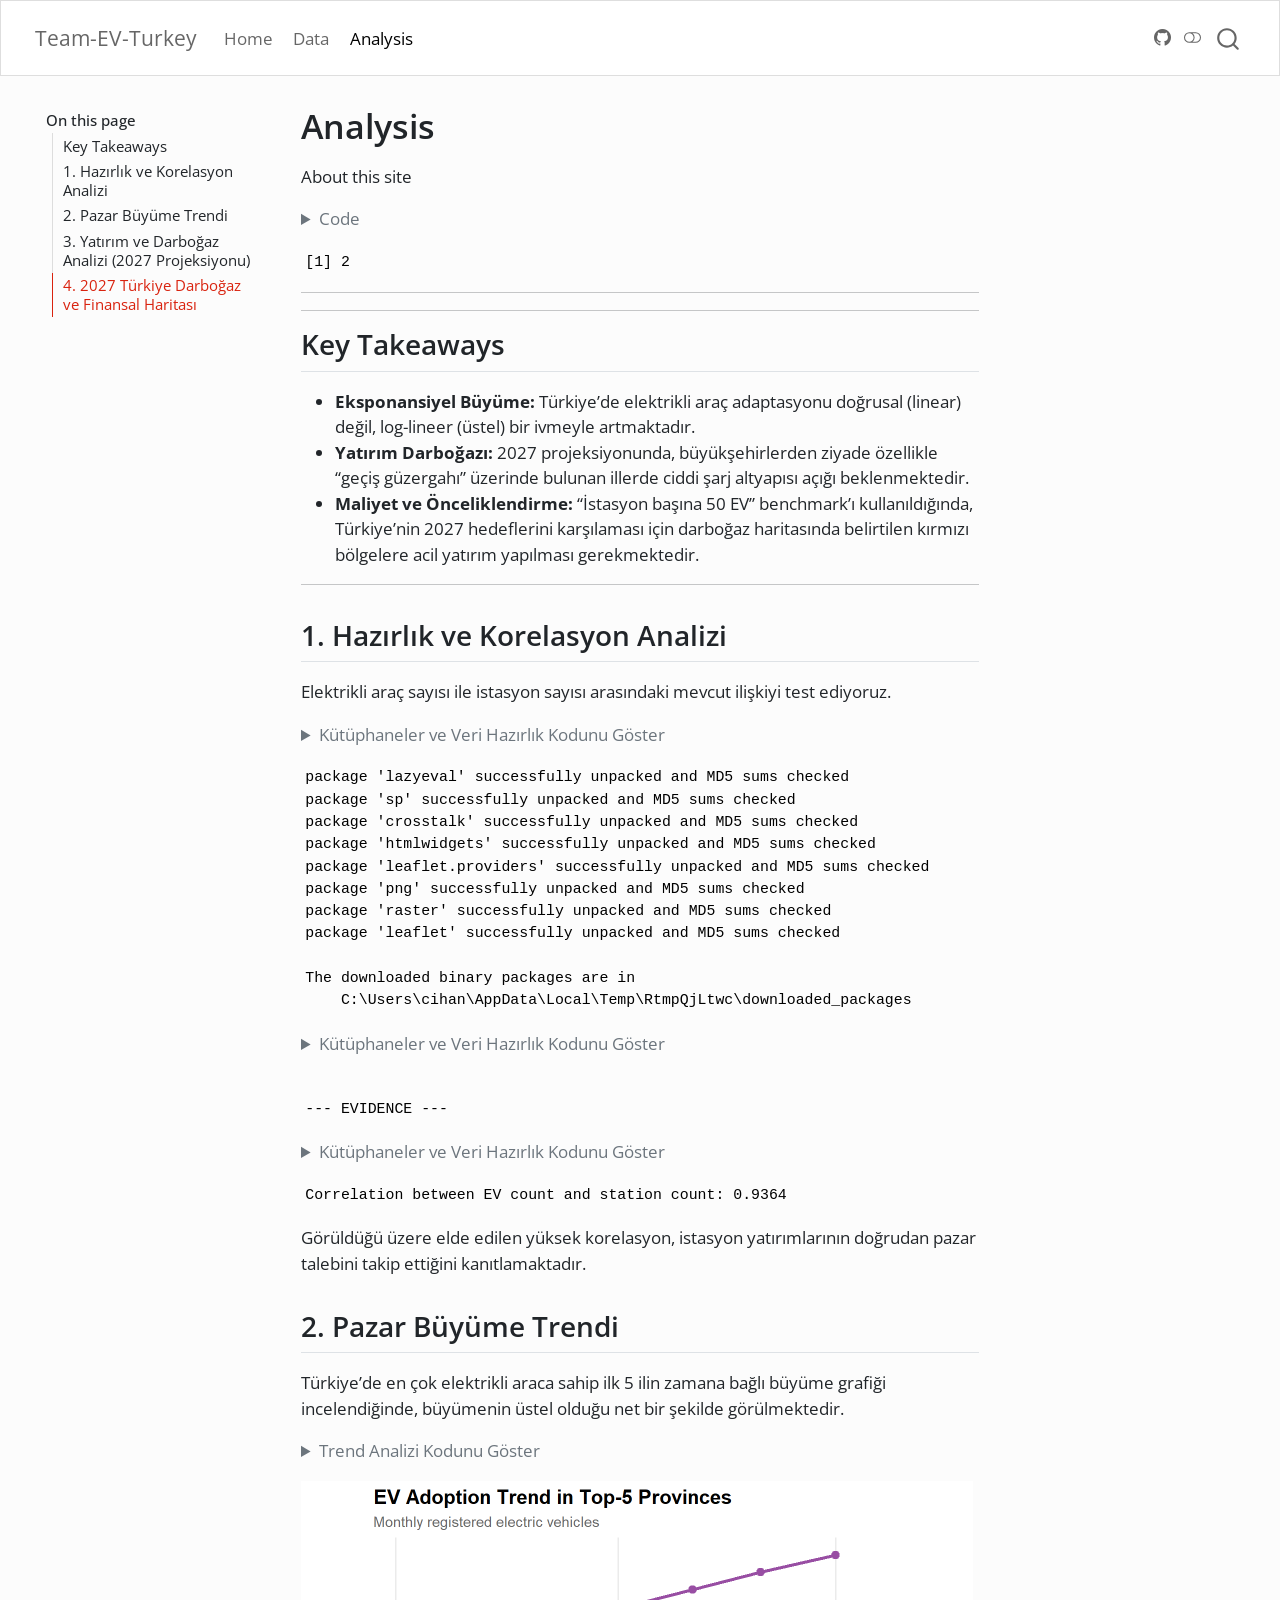
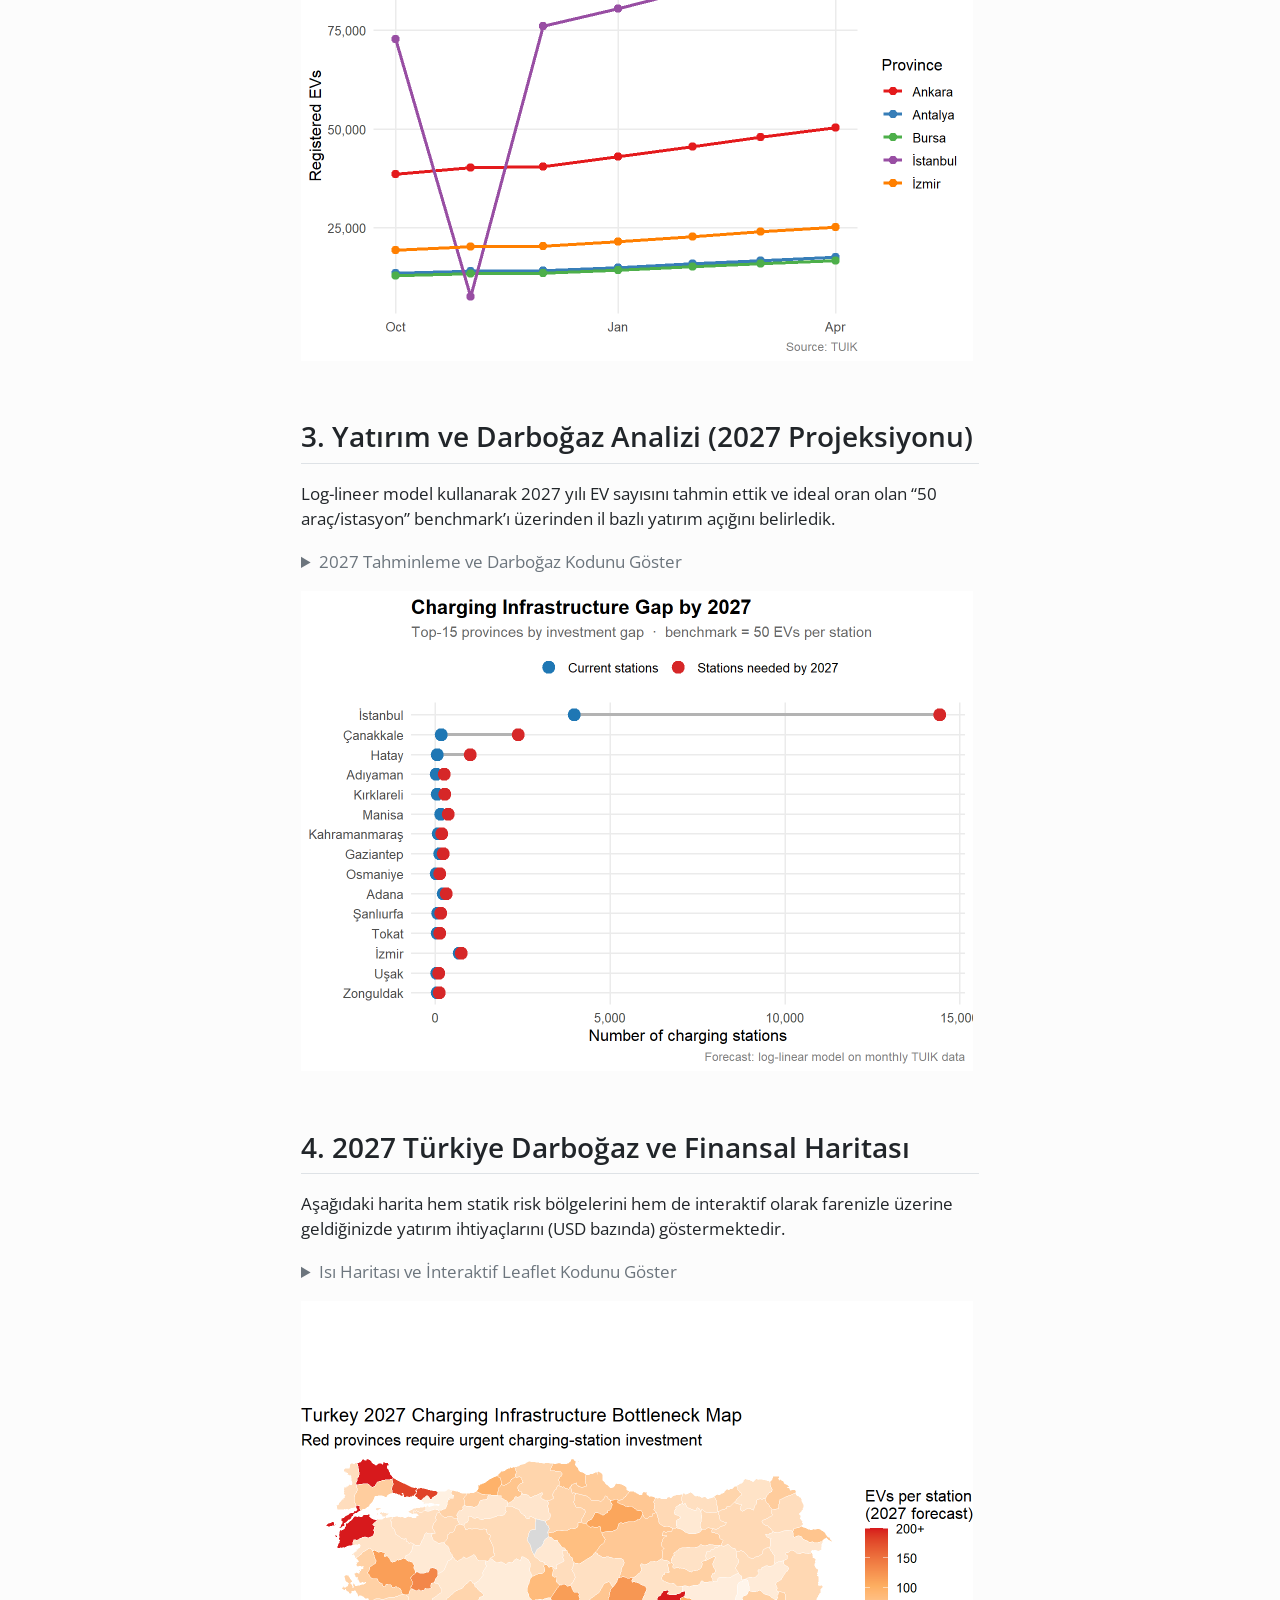
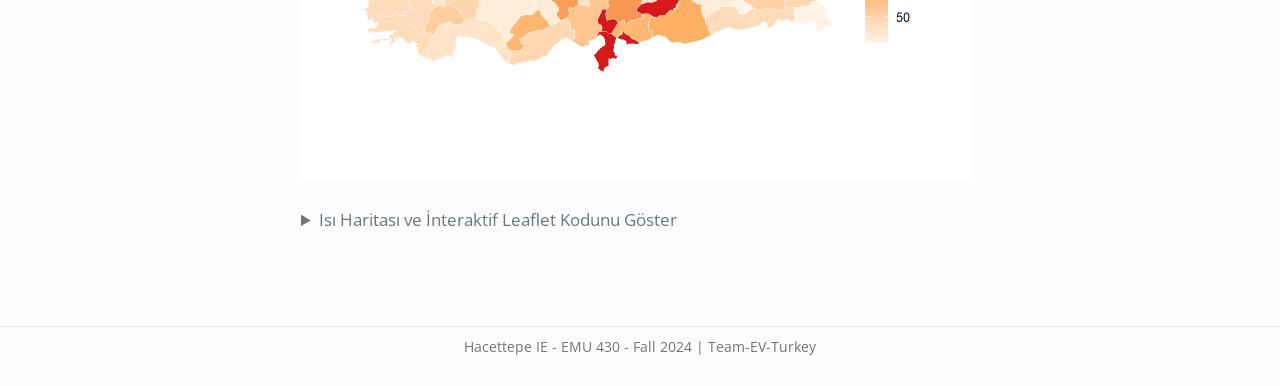
==== docs/analysis.html @ dc5bde00 "Ödev güncellendi" ====
<!DOCTYPE html>
<html xmlns="http://www.w3.org/1999/xhtml" lang="en" xml:lang="en"><head>

<meta charset="utf-8">
<meta name="generator" content="quarto-1.8.25">

<meta name="viewport" content="width=device-width, initial-scale=1.0, user-scalable=yes">


<title>Analysis – Team-EV-Turkey</title>
<style>
code{white-space: pre-wrap;}
span.smallcaps{font-variant: small-caps;}
div.columns{display: flex; gap: min(4vw, 1.5em);}
div.column{flex: auto; overflow-x: auto;}
div.hanging-indent{margin-left: 1.5em; text-indent: -1.5em;}
ul.task-list{list-style: none;}
ul.task-list li input[type="checkbox"] {
  width: 0.8em;
  margin: 0 0.8em 0.2em -1em; /* quarto-specific, see https://github.com/quarto-dev/quarto-cli/issues/4556 */ 
  vertical-align: middle;
}
/* CSS for syntax highlighting */
html { -webkit-text-size-adjust: 100%; }
pre > code.sourceCode { white-space: pre; position: relative; }
pre > code.sourceCode > span { display: inline-block; line-height: 1.25; }
pre > code.sourceCode > span:empty { height: 1.2em; }
.sourceCode { overflow: visible; }
code.sourceCode > span { color: inherit; text-decoration: inherit; }
div.sourceCode { margin: 1em 0; }
pre.sourceCode { margin: 0; }
@media screen {
div.sourceCode { overflow: auto; }
}
@media print {
pre > code.sourceCode { white-space: pre-wrap; }
pre > code.sourceCode > span { text-indent: -5em; padding-left: 5em; }
}
pre.numberSource code
  { counter-reset: source-line 0; }
pre.numberSource code > span
  { position: relative; left: -4em; counter-increment: source-line; }
pre.numberSource code > span > a:first-child::before
  { content: counter(source-line);
    position: relative; left: -1em; text-align: right; vertical-align: baseline;
    border: none; display: inline-block;
    -webkit-touch-callout: none; -webkit-user-select: none;
    -khtml-user-select: none; -moz-user-select: none;
    -ms-user-select: none; user-select: none;
    padding: 0 4px; width: 4em;
  }
pre.numberSource { margin-left: 3em;  padding-left: 4px; }
div.sourceCode
  {   }
@media screen {
pre > code.sourceCode > span > a:first-child::before { text-decoration: underline; }
}
</style>


<script src="site_libs/quarto-nav/quarto-nav.js"></script>
<script src="site_libs/quarto-nav/headroom.min.js"></script>
<script src="site_libs/clipboard/clipboard.min.js"></script>
<script src="site_libs/quarto-search/autocomplete.umd.js"></script>
<script src="site_libs/quarto-search/fuse.min.js"></script>
<script src="site_libs/quarto-search/quarto-search.js"></script>
<meta name="quarto:offset" content="./">
<script src="site_libs/quarto-html/quarto.js" type="module"></script>
<script src="site_libs/quarto-html/tabsets/tabsets.js" type="module"></script>
<script src="site_libs/quarto-html/axe/axe-check.js" type="module"></script>
<script src="site_libs/quarto-html/popper.min.js"></script>
<script src="site_libs/quarto-html/tippy.umd.min.js"></script>
<script src="site_libs/quarto-html/anchor.min.js"></script>
<link href="site_libs/quarto-html/tippy.css" rel="stylesheet">
<link href="site_libs/quarto-html/quarto-syntax-highlighting-7b89279ff1a6dce999919e0e67d4d9ec.css" rel="stylesheet" class="quarto-color-scheme" id="quarto-text-highlighting-styles">
<link href="site_libs/quarto-html/quarto-syntax-highlighting-dark-707d8167ce6003fca903bfe2be84ab7f.css" rel="stylesheet" class="quarto-color-scheme quarto-color-alternate" id="quarto-text-highlighting-styles">
<link href="site_libs/quarto-html/quarto-syntax-highlighting-7b89279ff1a6dce999919e0e67d4d9ec.css" rel="stylesheet" class="quarto-color-scheme-extra" id="quarto-text-highlighting-styles">
<script src="site_libs/bootstrap/bootstrap.min.js"></script>
<link href="site_libs/bootstrap/bootstrap-icons.css" rel="stylesheet">
<link href="site_libs/bootstrap/bootstrap-efd550d059c3056e63f96aae7042573d.min.css" rel="stylesheet" append-hash="true" class="quarto-color-scheme" id="quarto-bootstrap" data-mode="light">
<link href="site_libs/bootstrap/bootstrap-dark-75ae4f7dcf7d7e516398785a81facc42.min.css" rel="stylesheet" append-hash="true" class="quarto-color-scheme quarto-color-alternate" id="quarto-bootstrap" data-mode="dark">
<link href="site_libs/bootstrap/bootstrap-efd550d059c3056e63f96aae7042573d.min.css" rel="stylesheet" append-hash="true" class="quarto-color-scheme-extra" id="quarto-bootstrap" data-mode="light">
<script id="quarto-search-options" type="application/json">{
  "location": "navbar",
  "copy-button": false,
  "collapse-after": 3,
  "panel-placement": "end",
  "type": "overlay",
  "limit": 50,
  "keyboard-shortcut": [
    "f",
    "/",
    "s"
  ],
  "show-item-context": false,
  "language": {
    "search-no-results-text": "No results",
    "search-matching-documents-text": "matching documents",
    "search-copy-link-title": "Copy link to search",
    "search-hide-matches-text": "Hide additional matches",
    "search-more-match-text": "more match in this document",
    "search-more-matches-text": "more matches in this document",
    "search-clear-button-title": "Clear",
    "search-text-placeholder": "",
    "search-detached-cancel-button-title": "Cancel",
    "search-submit-button-title": "Submit",
    "search-label": "Search"
  }
}</script>


<link rel="stylesheet" href="styles.css">
</head>

<body class="floating nav-fixed quarto-light"><script id="quarto-html-before-body" type="application/javascript">
    const toggleBodyColorMode = (bsSheetEl) => {
      const mode = bsSheetEl.getAttribute("data-mode");
      const bodyEl = window.document.querySelector("body");
      if (mode === "dark") {
        bodyEl.classList.add("quarto-dark");
        bodyEl.classList.remove("quarto-light");
      } else {
        bodyEl.classList.add("quarto-light");
        bodyEl.classList.remove("quarto-dark");
      }
    }
    const toggleBodyColorPrimary = () => {
      const bsSheetEl = window.document.querySelector("link#quarto-bootstrap:not([rel=disabled-stylesheet])");
      if (bsSheetEl) {
        toggleBodyColorMode(bsSheetEl);
      }
    }
    const setColorSchemeToggle = (alternate) => {
      const toggles = window.document.querySelectorAll('.quarto-color-scheme-toggle');
      for (let i=0; i < toggles.length; i++) {
        const toggle = toggles[i];
        if (toggle) {
          if (alternate) {
            toggle.classList.add("alternate");
          } else {
            toggle.classList.remove("alternate");
          }
        }
      }
    };
    const toggleColorMode = (alternate) => {
      // Switch the stylesheets
      const primaryStylesheets = window.document.querySelectorAll('link.quarto-color-scheme:not(.quarto-color-alternate)');
      const alternateStylesheets = window.document.querySelectorAll('link.quarto-color-scheme.quarto-color-alternate');
      manageTransitions('#quarto-margin-sidebar .nav-link', false);
      if (alternate) {
        // note: dark is layered on light, we don't disable primary!
        enableStylesheet(alternateStylesheets);
        for (const sheetNode of alternateStylesheets) {
          if (sheetNode.id === "quarto-bootstrap") {
            toggleBodyColorMode(sheetNode);
          }
        }
      } else {
        disableStylesheet(alternateStylesheets);
        enableStylesheet(primaryStylesheets)
        toggleBodyColorPrimary();
      }
      manageTransitions('#quarto-margin-sidebar .nav-link', true);
      // Switch the toggles
      setColorSchemeToggle(alternate)
      // Hack to workaround the fact that safari doesn't
      // properly recolor the scrollbar when toggling (#1455)
      if (navigator.userAgent.indexOf('Safari') > 0 && navigator.userAgent.indexOf('Chrome') == -1) {
        manageTransitions("body", false);
        window.scrollTo(0, 1);
        setTimeout(() => {
          window.scrollTo(0, 0);
          manageTransitions("body", true);
        }, 40);
      }
    }
    const disableStylesheet = (stylesheets) => {
      for (let i=0; i < stylesheets.length; i++) {
        const stylesheet = stylesheets[i];
        stylesheet.rel = 'disabled-stylesheet';
      }
    }
    const enableStylesheet = (stylesheets) => {
      for (let i=0; i < stylesheets.length; i++) {
        const stylesheet = stylesheets[i];
        if(stylesheet.rel !== 'stylesheet') { // for Chrome, which will still FOUC without this check
          stylesheet.rel = 'stylesheet';
        }
      }
    }
    const manageTransitions = (selector, allowTransitions) => {
      const els = window.document.querySelectorAll(selector);
      for (let i=0; i < els.length; i++) {
        const el = els[i];
        if (allowTransitions) {
          el.classList.remove('notransition');
        } else {
          el.classList.add('notransition');
        }
      }
    }
    const isFileUrl = () => {
      return window.location.protocol === 'file:';
    }
    const hasAlternateSentinel = () => {
      let styleSentinel = getColorSchemeSentinel();
      if (styleSentinel !== null) {
        return styleSentinel === "alternate";
      } else {
        return false;
      }
    }
    const setStyleSentinel = (alternate) => {
      const value = alternate ? "alternate" : "default";
      if (!isFileUrl()) {
        window.localStorage.setItem("quarto-color-scheme", value);
      } else {
        localAlternateSentinel = value;
      }
    }
    const getColorSchemeSentinel = () => {
      if (!isFileUrl()) {
        const storageValue = window.localStorage.getItem("quarto-color-scheme");
        return storageValue != null ? storageValue : localAlternateSentinel;
      } else {
        return localAlternateSentinel;
      }
    }
    const toggleGiscusIfUsed = (isAlternate, darkModeDefault) => {
      const baseTheme = document.querySelector('#giscus-base-theme')?.value ?? 'light';
      const alternateTheme = document.querySelector('#giscus-alt-theme')?.value ?? 'dark';
      let newTheme = '';
      if(authorPrefersDark) {
        newTheme = isAlternate ? baseTheme : alternateTheme;
      } else {
        newTheme = isAlternate ? alternateTheme : baseTheme;
      }
      const changeGiscusTheme = () => {
        // From: https://github.com/giscus/giscus/issues/336
        const sendMessage = (message) => {
          const iframe = document.querySelector('iframe.giscus-frame');
          if (!iframe) return;
          iframe.contentWindow.postMessage({ giscus: message }, 'https://giscus.app');
        }
        sendMessage({
          setConfig: {
            theme: newTheme
          }
        });
      }
      const isGiscussLoaded = window.document.querySelector('iframe.giscus-frame') !== null;
      if (isGiscussLoaded) {
        changeGiscusTheme();
      }
    };
    const authorPrefersDark = false;
    const darkModeDefault = authorPrefersDark;
      document.querySelector('link#quarto-text-highlighting-styles.quarto-color-scheme-extra').rel = 'disabled-stylesheet';
      document.querySelector('link#quarto-bootstrap.quarto-color-scheme-extra').rel = 'disabled-stylesheet';
    let localAlternateSentinel = darkModeDefault ? 'alternate' : 'default';
    // Dark / light mode switch
    window.quartoToggleColorScheme = () => {
      // Read the current dark / light value
      let toAlternate = !hasAlternateSentinel();
      toggleColorMode(toAlternate);
      setStyleSentinel(toAlternate);
      toggleGiscusIfUsed(toAlternate, darkModeDefault);
      window.dispatchEvent(new Event('resize'));
    };
    // Switch to dark mode if need be
    if (hasAlternateSentinel()) {
      toggleColorMode(true);
    } else {
      toggleColorMode(false);
    }
  </script>

<div id="quarto-search-results"></div>
  <header id="quarto-header" class="headroom fixed-top">
    <nav class="navbar navbar-expand-lg " data-bs-theme="dark">
      <div class="navbar-container container-fluid">
      <div class="navbar-brand-container mx-auto">
    <a href="./index.html" class="navbar-brand navbar-brand-logo">
    </a>
    <a class="navbar-brand" href="./index.html">
    <span class="navbar-title">Team-EV-Turkey</span>
    </a>
  </div>
            <div id="quarto-search" class="" title="Search"></div>
          <button class="navbar-toggler" type="button" data-bs-toggle="collapse" data-bs-target="#navbarCollapse" aria-controls="navbarCollapse" role="menu" aria-expanded="false" aria-label="Toggle navigation" onclick="if (window.quartoToggleHeadroom) { window.quartoToggleHeadroom(); }">
  <span class="navbar-toggler-icon"></span>
</button>
          <div class="collapse navbar-collapse" id="navbarCollapse">
            <ul class="navbar-nav navbar-nav-scroll me-auto">
  <li class="nav-item">
    <a class="nav-link" href="./index.html"> 
<span class="menu-text">Home</span></a>
  </li>  
  <li class="nav-item">
    <a class="nav-link" href="./data.html"> 
<span class="menu-text">Data</span></a>
  </li>  
  <li class="nav-item">
    <a class="nav-link active" href="./analysis.html" aria-current="page"> 
<span class="menu-text">Analysis</span></a>
  </li>  
</ul>
          </div> <!-- /navcollapse -->
            <div class="quarto-navbar-tools">
    <a href="https://github.com/emu-hacettepe-analytics/emu430-fall2024-team-team-ev-turkey" title="" class="quarto-navigation-tool px-1" aria-label=""><i class="bi bi-github"></i></a>
  <a href="" class="quarto-color-scheme-toggle quarto-navigation-tool  px-1" onclick="window.quartoToggleColorScheme(); return false;" title="Toggle dark mode"><i class="bi"></i></a>
</div>
      </div> <!-- /container-fluid -->
    </nav>
</header>
<!-- content -->
<div id="quarto-content" class="quarto-container page-columns page-rows-contents page-layout-article page-navbar">
<!-- sidebar -->
  <nav id="quarto-sidebar" class="sidebar collapse collapse-horizontal quarto-sidebar-collapse-item sidebar-navigation floating overflow-auto">
    <nav id="TOC" role="doc-toc" class="toc-active">
    <h2 id="toc-title">On this page</h2>
   
  <ul>
  <li><a href="#key-takeaways" id="toc-key-takeaways" class="nav-link active" data-scroll-target="#key-takeaways">Key Takeaways</a></li>
  <li><a href="#hazırlık-ve-korelasyon-analizi" id="toc-hazırlık-ve-korelasyon-analizi" class="nav-link" data-scroll-target="#hazırlık-ve-korelasyon-analizi">1. Hazırlık ve Korelasyon Analizi</a></li>
  <li><a href="#pazar-büyüme-trendi" id="toc-pazar-büyüme-trendi" class="nav-link" data-scroll-target="#pazar-büyüme-trendi">2. Pazar Büyüme Trendi</a></li>
  <li><a href="#yatırım-ve-darboğaz-analizi-2027-projeksiyonu" id="toc-yatırım-ve-darboğaz-analizi-2027-projeksiyonu" class="nav-link" data-scroll-target="#yatırım-ve-darboğaz-analizi-2027-projeksiyonu">3. Yatırım ve Darboğaz Analizi (2027 Projeksiyonu)</a></li>
  <li><a href="#türkiye-darboğaz-ve-finansal-haritası" id="toc-türkiye-darboğaz-ve-finansal-haritası" class="nav-link" data-scroll-target="#türkiye-darboğaz-ve-finansal-haritası">4. 2027 Türkiye Darboğaz ve Finansal Haritası</a></li>
  </ul>
</nav>
</nav>
<div id="quarto-sidebar-glass" class="quarto-sidebar-collapse-item" data-bs-toggle="collapse" data-bs-target=".quarto-sidebar-collapse-item"></div>
<!-- margin-sidebar -->
    <div id="quarto-margin-sidebar" class="sidebar margin-sidebar zindex-bottom">
    </div>
<!-- main -->
<main class="content" id="quarto-document-content">


<header id="title-block-header" class="quarto-title-block default">
<div class="quarto-title">
<h1 class="title">Analysis</h1>
</div>



<div class="quarto-title-meta">

    
  
    
  </div>
  


</header>


<p>About this site</p>
<div class="cell">
<details class="code-fold">
<summary>Code</summary>
<div class="code-copy-outer-scaffold"><div class="sourceCode cell-code" id="cb1"><pre class="sourceCode r code-with-copy"><code class="sourceCode r"><span id="cb1-1"><a href="#cb1-1" aria-hidden="true" tabindex="-1"></a><span class="dv">1</span> <span class="sc">+</span> <span class="dv">1</span></span></code></pre></div><button title="Copy to Clipboard" class="code-copy-button"><i class="bi"></i></button></div>
</details>
<div class="cell-output cell-output-stdout">
<pre><code>[1] 2</code></pre>
</div>
</div>
<hr>
<hr>
<section id="key-takeaways" class="level2">
<h2 class="anchored" data-anchor-id="key-takeaways">Key Takeaways</h2>
<ul>
<li><strong>Eksponansiyel Büyüme:</strong> Türkiye’de elektrikli araç adaptasyonu doğrusal (linear) değil, log-lineer (üstel) bir ivmeyle artmaktadır.</li>
<li><strong>Yatırım Darboğazı:</strong> 2027 projeksiyonunda, büyükşehirlerden ziyade özellikle “geçiş güzergahı” üzerinde bulunan illerde ciddi şarj altyapısı açığı beklenmektedir.</li>
<li><strong>Maliyet ve Önceliklendirme:</strong> “İstasyon başına 50 EV” benchmark’ı kullanıldığında, Türkiye’nin 2027 hedeflerini karşılaması için darboğaz haritasında belirtilen kırmızı bölgelere acil yatırım yapılması gerekmektedir.</li>
</ul>
<hr>
</section>
<section id="hazırlık-ve-korelasyon-analizi" class="level2">
<h2 class="anchored" data-anchor-id="hazırlık-ve-korelasyon-analizi">1. Hazırlık ve Korelasyon Analizi</h2>
<p>Elektrikli araç sayısı ile istasyon sayısı arasındaki mevcut ilişkiyi test ediyoruz.</p>
<div class="cell">
<details class="code-fold">
<summary>Kütüphaneler ve Veri Hazırlık Kodunu Göster</summary>
<div class="code-copy-outer-scaffold"><div class="sourceCode cell-code" id="cb3"><pre class="sourceCode r code-with-copy"><code class="sourceCode r"><span id="cb3-1"><a href="#cb3-1" aria-hidden="true" tabindex="-1"></a><span class="co"># =============================================================================</span></span>
<span id="cb3-2"><a href="#cb3-2" aria-hidden="true" tabindex="-1"></a><span class="co"># Turkey EV Infrastructure Analysis — 2027 Forecast &amp; Bottleneck Mapping</span></span>
<span id="cb3-3"><a href="#cb3-3" aria-hidden="true" tabindex="-1"></a><span class="co"># Project: Team-EV-Turkey</span></span>
<span id="cb3-4"><a href="#cb3-4" aria-hidden="true" tabindex="-1"></a><span class="co"># =============================================================================</span></span>
<span id="cb3-5"><a href="#cb3-5" aria-hidden="true" tabindex="-1"></a></span>
<span id="cb3-6"><a href="#cb3-6" aria-hidden="true" tabindex="-1"></a><span class="co"># ---- 1. Libraries -----------------------------------------------------------</span></span>
<span id="cb3-7"><a href="#cb3-7" aria-hidden="true" tabindex="-1"></a>required_pkgs <span class="ot">&lt;-</span> <span class="fu">c</span>(<span class="st">"tidyverse"</span>, <span class="st">"scales"</span>, <span class="st">"rnaturalearth"</span>, <span class="st">"rnaturalearthdata"</span>, <span class="st">"sf"</span>, <span class="st">"stringi"</span>, <span class="st">"leaflet"</span>)</span>
<span id="cb3-8"><a href="#cb3-8" aria-hidden="true" tabindex="-1"></a><span class="cf">for</span> (pkg <span class="cf">in</span> required_pkgs) {</span>
<span id="cb3-9"><a href="#cb3-9" aria-hidden="true" tabindex="-1"></a>  <span class="cf">if</span> (<span class="sc">!</span><span class="fu">require</span>(pkg, <span class="at">character.only =</span> <span class="cn">TRUE</span>)) {</span>
<span id="cb3-10"><a href="#cb3-10" aria-hidden="true" tabindex="-1"></a>    <span class="co"># İŞTE SİHİRLİ DOKUNUŞ BURASI: repos adresini ekledik</span></span>
<span id="cb3-11"><a href="#cb3-11" aria-hidden="true" tabindex="-1"></a>    <span class="fu">install.packages</span>(pkg, <span class="at">repos =</span> <span class="st">"https://cloud.r-project.org"</span>) </span>
<span id="cb3-12"><a href="#cb3-12" aria-hidden="true" tabindex="-1"></a>    <span class="fu">library</span>(pkg, <span class="at">character.only =</span> <span class="cn">TRUE</span>)</span>
<span id="cb3-13"><a href="#cb3-13" aria-hidden="true" tabindex="-1"></a>  }</span>
<span id="cb3-14"><a href="#cb3-14" aria-hidden="true" tabindex="-1"></a>}</span></code></pre></div><button title="Copy to Clipboard" class="code-copy-button"><i class="bi"></i></button></div>
</details>
<div class="cell-output cell-output-stdout">
<pre><code>package 'lazyeval' successfully unpacked and MD5 sums checked
package 'sp' successfully unpacked and MD5 sums checked
package 'crosstalk' successfully unpacked and MD5 sums checked
package 'htmlwidgets' successfully unpacked and MD5 sums checked
package 'leaflet.providers' successfully unpacked and MD5 sums checked
package 'png' successfully unpacked and MD5 sums checked
package 'raster' successfully unpacked and MD5 sums checked
package 'leaflet' successfully unpacked and MD5 sums checked

The downloaded binary packages are in
    C:\Users\cihan\AppData\Local\Temp\RtmpQjLtwc\downloaded_packages</code></pre>
</div>
<details class="code-fold">
<summary>Kütüphaneler ve Veri Hazırlık Kodunu Göster</summary>
<div class="code-copy-outer-scaffold"><div class="sourceCode cell-code" id="cb5"><pre class="sourceCode r code-with-copy"><code class="sourceCode r"><span id="cb5-1"><a href="#cb5-1" aria-hidden="true" tabindex="-1"></a><span class="co"># ---- 2. Load data -----------------------------------------------------------</span></span>
<span id="cb5-2"><a href="#cb5-2" aria-hidden="true" tabindex="-1"></a><span class="co"># GitHub/Quarto uyumluluğu için lokal yol yerine relative path kullanılmıştır.</span></span>
<span id="cb5-3"><a href="#cb5-3" aria-hidden="true" tabindex="-1"></a><span class="fu">load</span>(<span class="st">"clear_data/tidy_ev_data_FINAL.RData"</span>)</span>
<span id="cb5-4"><a href="#cb5-4" aria-hidden="true" tabindex="-1"></a></span>
<span id="cb5-5"><a href="#cb5-5" aria-hidden="true" tabindex="-1"></a><span class="co"># ---- 3. Helper: normalize province names for joining ------------------------</span></span>
<span id="cb5-6"><a href="#cb5-6" aria-hidden="true" tabindex="-1"></a>normalize_name <span class="ot">&lt;-</span> <span class="cf">function</span>(x) {</span>
<span id="cb5-7"><a href="#cb5-7" aria-hidden="true" tabindex="-1"></a>  x <span class="sc">|&gt;</span></span>
<span id="cb5-8"><a href="#cb5-8" aria-hidden="true" tabindex="-1"></a>    <span class="fu">stri_trans_general</span>(<span class="st">"Latin-ASCII"</span>) <span class="sc">|&gt;</span></span>
<span id="cb5-9"><a href="#cb5-9" aria-hidden="true" tabindex="-1"></a>    <span class="fu">str_to_lower</span>() <span class="sc">|&gt;</span></span>
<span id="cb5-10"><a href="#cb5-10" aria-hidden="true" tabindex="-1"></a>    <span class="fu">str_replace_all</span>(<span class="st">"[^a-z]"</span>, <span class="st">""</span>) <span class="sc">|&gt;</span></span>
<span id="cb5-11"><a href="#cb5-11" aria-hidden="true" tabindex="-1"></a>    <span class="fu">str_trim</span>()</span>
<span id="cb5-12"><a href="#cb5-12" aria-hidden="true" tabindex="-1"></a>}</span>
<span id="cb5-13"><a href="#cb5-13" aria-hidden="true" tabindex="-1"></a></span>
<span id="cb5-14"><a href="#cb5-14" aria-hidden="true" tabindex="-1"></a><span class="co"># ---- 4. Build analysis-ready dataset ----------------------------------------</span></span>
<span id="cb5-15"><a href="#cb5-15" aria-hidden="true" tabindex="-1"></a>analysis_ready <span class="ot">&lt;-</span> final_df <span class="sc">|&gt;</span></span>
<span id="cb5-16"><a href="#cb5-16" aria-hidden="true" tabindex="-1"></a>  <span class="fu">mutate</span>(</span>
<span id="cb5-17"><a href="#cb5-17" aria-hidden="true" tabindex="-1"></a>    <span class="at">ev_per_station  =</span> ev_sayisi <span class="sc">/</span> istasyon_sayisi,</span>
<span id="cb5-18"><a href="#cb5-18" aria-hidden="true" tabindex="-1"></a>    <span class="at">ev_market_share =</span> (ev_sayisi <span class="sc">/</span> otomobil_sayisi) <span class="sc">*</span> <span class="dv">100</span>,</span>
<span id="cb5-19"><a href="#cb5-19" aria-hidden="true" tabindex="-1"></a>    <span class="at">date            =</span> <span class="fu">as.Date</span>(<span class="fu">paste0</span>(<span class="fu">str_replace</span>(tarih, <span class="st">"_"</span>, <span class="st">"-"</span>), <span class="st">"-01"</span>)),</span>
<span id="cb5-20"><a href="#cb5-20" aria-hidden="true" tabindex="-1"></a>    <span class="at">province_key    =</span> <span class="fu">normalize_name</span>(sehir)</span>
<span id="cb5-21"><a href="#cb5-21" aria-hidden="true" tabindex="-1"></a>  ) <span class="sc">|&gt;</span></span>
<span id="cb5-22"><a href="#cb5-22" aria-hidden="true" tabindex="-1"></a>  <span class="fu">arrange</span>(sehir, date)</span>
<span id="cb5-23"><a href="#cb5-23" aria-hidden="true" tabindex="-1"></a></span>
<span id="cb5-24"><a href="#cb5-24" aria-hidden="true" tabindex="-1"></a><span class="co"># ---- 5. Correlation: EV adoption vs. station investment ---------------------</span></span>
<span id="cb5-25"><a href="#cb5-25" aria-hidden="true" tabindex="-1"></a>global_cor <span class="ot">&lt;-</span> <span class="fu">cor</span>(analysis_ready<span class="sc">$</span>ev_sayisi,</span>
<span id="cb5-26"><a href="#cb5-26" aria-hidden="true" tabindex="-1"></a>                  analysis_ready<span class="sc">$</span>istasyon_sayisi,</span>
<span id="cb5-27"><a href="#cb5-27" aria-hidden="true" tabindex="-1"></a>                  <span class="at">use =</span> <span class="st">"complete.obs"</span>)</span>
<span id="cb5-28"><a href="#cb5-28" aria-hidden="true" tabindex="-1"></a><span class="fu">cat</span>(<span class="st">"</span><span class="sc">\n</span><span class="st">--- EVIDENCE ---</span><span class="sc">\n</span><span class="st">"</span>)</span></code></pre></div><button title="Copy to Clipboard" class="code-copy-button"><i class="bi"></i></button></div>
</details>
<div class="cell-output cell-output-stdout">
<pre><code>
--- EVIDENCE ---</code></pre>
</div>
<details class="code-fold">
<summary>Kütüphaneler ve Veri Hazırlık Kodunu Göster</summary>
<div class="code-copy-outer-scaffold"><div class="sourceCode cell-code" id="cb7"><pre class="sourceCode r code-with-copy"><code class="sourceCode r"><span id="cb7-1"><a href="#cb7-1" aria-hidden="true" tabindex="-1"></a><span class="fu">cat</span>(<span class="st">"Correlation between EV count and station count:"</span>, <span class="fu">round</span>(global_cor, <span class="dv">4</span>), <span class="st">"</span><span class="sc">\n</span><span class="st">"</span>)</span></code></pre></div><button title="Copy to Clipboard" class="code-copy-button"><i class="bi"></i></button></div>
</details>
<div class="cell-output cell-output-stdout">
<pre><code>Correlation between EV count and station count: 0.9364 </code></pre>
</div>
</div>
<p>Görüldüğü üzere elde edilen yüksek korelasyon, istasyon yatırımlarının doğrudan pazar talebini takip ettiğini kanıtlamaktadır.</p>
</section>
<section id="pazar-büyüme-trendi" class="level2">
<h2 class="anchored" data-anchor-id="pazar-büyüme-trendi">2. Pazar Büyüme Trendi</h2>
<p>Türkiye’de en çok elektrikli araca sahip ilk 5 ilin zamana bağlı büyüme grafiği incelendiğinde, büyümenin üstel olduğu net bir şekilde görülmektedir.</p>
<div class="cell">
<details class="code-fold">
<summary>Trend Analizi Kodunu Göster</summary>
<div class="code-copy-outer-scaffold"><div class="sourceCode cell-code" id="cb9"><pre class="sourceCode r code-with-copy"><code class="sourceCode r"><span id="cb9-1"><a href="#cb9-1" aria-hidden="true" tabindex="-1"></a><span class="co"># ---- 7. Latest snapshot per province ----------------------------------------</span></span>
<span id="cb9-2"><a href="#cb9-2" aria-hidden="true" tabindex="-1"></a>latest_snapshot <span class="ot">&lt;-</span> analysis_ready <span class="sc">|&gt;</span></span>
<span id="cb9-3"><a href="#cb9-3" aria-hidden="true" tabindex="-1"></a>  <span class="fu">group_by</span>(sehir, province_key) <span class="sc">|&gt;</span></span>
<span id="cb9-4"><a href="#cb9-4" aria-hidden="true" tabindex="-1"></a>  <span class="fu">filter</span>(date <span class="sc">==</span> <span class="fu">max</span>(date)) <span class="sc">|&gt;</span></span>
<span id="cb9-5"><a href="#cb9-5" aria-hidden="true" tabindex="-1"></a>  <span class="fu">summarise</span>(</span>
<span id="cb9-6"><a href="#cb9-6" aria-hidden="true" tabindex="-1"></a>    <span class="at">current_stations =</span> istasyon_sayisi,</span>
<span id="cb9-7"><a href="#cb9-7" aria-hidden="true" tabindex="-1"></a>    <span class="at">current_evs      =</span> ev_sayisi,</span>
<span id="cb9-8"><a href="#cb9-8" aria-hidden="true" tabindex="-1"></a>    <span class="at">.groups =</span> <span class="st">"drop"</span></span>
<span id="cb9-9"><a href="#cb9-9" aria-hidden="true" tabindex="-1"></a>  )</span>
<span id="cb9-10"><a href="#cb9-10" aria-hidden="true" tabindex="-1"></a></span>
<span id="cb9-11"><a href="#cb9-11" aria-hidden="true" tabindex="-1"></a><span class="co"># ---- 10. PLOT 1: EV growth trend in major cities ----------------------------</span></span>
<span id="cb9-12"><a href="#cb9-12" aria-hidden="true" tabindex="-1"></a>theme_ev <span class="ot">&lt;-</span> <span class="cf">function</span>() {</span>
<span id="cb9-13"><a href="#cb9-13" aria-hidden="true" tabindex="-1"></a>  <span class="fu">theme_minimal</span>(<span class="at">base_size =</span> <span class="dv">12</span>) <span class="sc">+</span></span>
<span id="cb9-14"><a href="#cb9-14" aria-hidden="true" tabindex="-1"></a>    <span class="fu">theme</span>(</span>
<span id="cb9-15"><a href="#cb9-15" aria-hidden="true" tabindex="-1"></a>      <span class="at">plot.title       =</span> <span class="fu">element_text</span>(<span class="at">face =</span> <span class="st">"bold"</span>, <span class="at">size =</span> <span class="dv">15</span>),</span>
<span id="cb9-16"><a href="#cb9-16" aria-hidden="true" tabindex="-1"></a>      <span class="at">plot.subtitle    =</span> <span class="fu">element_text</span>(<span class="at">color =</span> <span class="st">"grey40"</span>, <span class="at">size =</span> <span class="dv">11</span>),</span>
<span id="cb9-17"><a href="#cb9-17" aria-hidden="true" tabindex="-1"></a>      <span class="at">plot.caption     =</span> <span class="fu">element_text</span>(<span class="at">color =</span> <span class="st">"grey50"</span>, <span class="at">size =</span> <span class="dv">9</span>),</span>
<span id="cb9-18"><a href="#cb9-18" aria-hidden="true" tabindex="-1"></a>      <span class="at">panel.grid.minor =</span> <span class="fu">element_blank</span>(),</span>
<span id="cb9-19"><a href="#cb9-19" aria-hidden="true" tabindex="-1"></a>      <span class="at">legend.position  =</span> <span class="st">"right"</span></span>
<span id="cb9-20"><a href="#cb9-20" aria-hidden="true" tabindex="-1"></a>    )</span>
<span id="cb9-21"><a href="#cb9-21" aria-hidden="true" tabindex="-1"></a>}</span>
<span id="cb9-22"><a href="#cb9-22" aria-hidden="true" tabindex="-1"></a></span>
<span id="cb9-23"><a href="#cb9-23" aria-hidden="true" tabindex="-1"></a>top_5_cities <span class="ot">&lt;-</span> latest_snapshot <span class="sc">|&gt;</span></span>
<span id="cb9-24"><a href="#cb9-24" aria-hidden="true" tabindex="-1"></a>  <span class="fu">slice_max</span>(current_evs, <span class="at">n =</span> <span class="dv">5</span>) <span class="sc">|&gt;</span></span>
<span id="cb9-25"><a href="#cb9-25" aria-hidden="true" tabindex="-1"></a>  <span class="fu">pull</span>(sehir)</span>
<span id="cb9-26"><a href="#cb9-26" aria-hidden="true" tabindex="-1"></a></span>
<span id="cb9-27"><a href="#cb9-27" aria-hidden="true" tabindex="-1"></a>p1 <span class="ot">&lt;-</span> <span class="fu">ggplot</span>(analysis_ready <span class="sc">|&gt;</span> <span class="fu">filter</span>(sehir <span class="sc">%in%</span> top_5_cities),</span>
<span id="cb9-28"><a href="#cb9-28" aria-hidden="true" tabindex="-1"></a>             <span class="fu">aes</span>(<span class="at">x =</span> date, <span class="at">y =</span> ev_sayisi, <span class="at">color =</span> sehir)) <span class="sc">+</span></span>
<span id="cb9-29"><a href="#cb9-29" aria-hidden="true" tabindex="-1"></a>  <span class="fu">geom_line</span>(<span class="at">linewidth =</span> <span class="fl">1.1</span>) <span class="sc">+</span></span>
<span id="cb9-30"><a href="#cb9-30" aria-hidden="true" tabindex="-1"></a>  <span class="fu">geom_point</span>(<span class="at">size =</span> <span class="fl">2.4</span>) <span class="sc">+</span></span>
<span id="cb9-31"><a href="#cb9-31" aria-hidden="true" tabindex="-1"></a>  <span class="fu">scale_y_continuous</span>(<span class="at">labels =</span> <span class="fu">label_comma</span>()) <span class="sc">+</span></span>
<span id="cb9-32"><a href="#cb9-32" aria-hidden="true" tabindex="-1"></a>  <span class="fu">scale_color_brewer</span>(<span class="at">palette =</span> <span class="st">"Set1"</span>, <span class="at">name =</span> <span class="st">"Province"</span>) <span class="sc">+</span></span>
<span id="cb9-33"><a href="#cb9-33" aria-hidden="true" tabindex="-1"></a>  <span class="fu">labs</span>(</span>
<span id="cb9-34"><a href="#cb9-34" aria-hidden="true" tabindex="-1"></a>    <span class="at">title    =</span> <span class="st">"EV Adoption Trend in Top-5 Provinces"</span>,</span>
<span id="cb9-35"><a href="#cb9-35" aria-hidden="true" tabindex="-1"></a>    <span class="at">subtitle =</span> <span class="st">"Monthly registered electric vehicles"</span>,</span>
<span id="cb9-36"><a href="#cb9-36" aria-hidden="true" tabindex="-1"></a>    <span class="at">x        =</span> <span class="cn">NULL</span>,</span>
<span id="cb9-37"><a href="#cb9-37" aria-hidden="true" tabindex="-1"></a>    <span class="at">y        =</span> <span class="st">"Registered EVs"</span>,</span>
<span id="cb9-38"><a href="#cb9-38" aria-hidden="true" tabindex="-1"></a>    <span class="at">caption  =</span> <span class="st">"Source: TUIK"</span></span>
<span id="cb9-39"><a href="#cb9-39" aria-hidden="true" tabindex="-1"></a>  ) <span class="sc">+</span></span>
<span id="cb9-40"><a href="#cb9-40" aria-hidden="true" tabindex="-1"></a>  <span class="fu">theme_ev</span>()</span>
<span id="cb9-41"><a href="#cb9-41" aria-hidden="true" tabindex="-1"></a></span>
<span id="cb9-42"><a href="#cb9-42" aria-hidden="true" tabindex="-1"></a><span class="fu">print</span>(p1)</span></code></pre></div><button title="Copy to Clipboard" class="code-copy-button"><i class="bi"></i></button></div>
</details>
<div class="cell-output-display">
<div>
<figure class="figure">
<p><img src="analysis_files/figure-html/trend-plot-1.png" class="img-fluid figure-img" width="672"></p>
</figure>
</div>
</div>
</div>
</section>
<section id="yatırım-ve-darboğaz-analizi-2027-projeksiyonu" class="level2">
<h2 class="anchored" data-anchor-id="yatırım-ve-darboğaz-analizi-2027-projeksiyonu">3. Yatırım ve Darboğaz Analizi (2027 Projeksiyonu)</h2>
<p>Log-lineer model kullanarak 2027 yılı EV sayısını tahmin ettik ve ideal oran olan “50 araç/istasyon” benchmark’ı üzerinden il bazlı yatırım açığını belirledik.</p>
<div class="cell">
<details class="code-fold">
<summary>2027 Tahminleme ve Darboğaz Kodunu Göster</summary>
<div class="code-copy-outer-scaffold"><div class="sourceCode cell-code" id="cb10"><pre class="sourceCode r code-with-copy"><code class="sourceCode r"><span id="cb10-1"><a href="#cb10-1" aria-hidden="true" tabindex="-1"></a><span class="co"># ---- 6. Forecast EVs to 2027 ------------------------------------------------</span></span>
<span id="cb10-2"><a href="#cb10-2" aria-hidden="true" tabindex="-1"></a>target_date_num <span class="ot">&lt;-</span> <span class="fu">as.numeric</span>(<span class="fu">as.Date</span>(<span class="st">"2027-01-01"</span>))</span>
<span id="cb10-3"><a href="#cb10-3" aria-hidden="true" tabindex="-1"></a></span>
<span id="cb10-4"><a href="#cb10-4" aria-hidden="true" tabindex="-1"></a>forecast_2027 <span class="ot">&lt;-</span> analysis_ready <span class="sc">|&gt;</span></span>
<span id="cb10-5"><a href="#cb10-5" aria-hidden="true" tabindex="-1"></a>  <span class="fu">group_by</span>(sehir, province_key) <span class="sc">|&gt;</span></span>
<span id="cb10-6"><a href="#cb10-6" aria-hidden="true" tabindex="-1"></a>  <span class="fu">group_modify</span>(<span class="sc">~</span>{</span>
<span id="cb10-7"><a href="#cb10-7" aria-hidden="true" tabindex="-1"></a>    df <span class="ot">&lt;-</span> .x</span>
<span id="cb10-8"><a href="#cb10-8" aria-hidden="true" tabindex="-1"></a>    <span class="cf">if</span> (<span class="fu">nrow</span>(df) <span class="sc">&lt;</span> <span class="dv">3</span> <span class="sc">||</span> <span class="fu">length</span>(<span class="fu">unique</span>(df<span class="sc">$</span>ev_sayisi)) <span class="sc">&lt;</span> <span class="dv">2</span>) {</span>
<span id="cb10-9"><a href="#cb10-9" aria-hidden="true" tabindex="-1"></a>      <span class="fu">return</span>(<span class="fu">tibble</span>(<span class="at">ev_2027_linear =</span> <span class="cn">NA_real_</span>, <span class="at">ev_2027_loglin =</span> <span class="cn">NA_real_</span>, <span class="at">cagr_pct =</span> <span class="cn">NA_real_</span>))</span>
<span id="cb10-10"><a href="#cb10-10" aria-hidden="true" tabindex="-1"></a>    }</span>
<span id="cb10-11"><a href="#cb10-11" aria-hidden="true" tabindex="-1"></a>    lin <span class="ot">&lt;-</span> <span class="fu">lm</span>(ev_sayisi <span class="sc">~</span> <span class="fu">as.numeric</span>(date), <span class="at">data =</span> df)</span>
<span id="cb10-12"><a href="#cb10-12" aria-hidden="true" tabindex="-1"></a>    pred_lin <span class="ot">&lt;-</span> <span class="fu">as.numeric</span>(<span class="fu">predict</span>(lin, <span class="at">newdata =</span> <span class="fu">data.frame</span>(<span class="at">date =</span> target_date_num)))</span>
<span id="cb10-13"><a href="#cb10-13" aria-hidden="true" tabindex="-1"></a>    </span>
<span id="cb10-14"><a href="#cb10-14" aria-hidden="true" tabindex="-1"></a>    <span class="cf">if</span> (<span class="fu">any</span>(df<span class="sc">$</span>ev_sayisi <span class="sc">&lt;=</span> <span class="dv">0</span>)) {</span>
<span id="cb10-15"><a href="#cb10-15" aria-hidden="true" tabindex="-1"></a>      pred_log <span class="ot">&lt;-</span> <span class="cn">NA_real_</span>; cagr <span class="ot">&lt;-</span> <span class="cn">NA_real_</span></span>
<span id="cb10-16"><a href="#cb10-16" aria-hidden="true" tabindex="-1"></a>    } <span class="cf">else</span> {</span>
<span id="cb10-17"><a href="#cb10-17" aria-hidden="true" tabindex="-1"></a>      llm <span class="ot">&lt;-</span> <span class="fu">lm</span>(<span class="fu">log</span>(ev_sayisi) <span class="sc">~</span> <span class="fu">as.numeric</span>(date), <span class="at">data =</span> df)</span>
<span id="cb10-18"><a href="#cb10-18" aria-hidden="true" tabindex="-1"></a>      slope <span class="ot">&lt;-</span> <span class="fu">coef</span>(llm)[<span class="dv">2</span>]</span>
<span id="cb10-19"><a href="#cb10-19" aria-hidden="true" tabindex="-1"></a>      pred_log <span class="ot">&lt;-</span> <span class="fu">exp</span>(<span class="fu">as.numeric</span>(<span class="fu">predict</span>(llm, <span class="at">newdata =</span> <span class="fu">data.frame</span>(<span class="at">date =</span> target_date_num))))</span>
<span id="cb10-20"><a href="#cb10-20" aria-hidden="true" tabindex="-1"></a>      cagr <span class="ot">&lt;-</span> (<span class="fu">exp</span>(slope <span class="sc">*</span> <span class="dv">365</span>) <span class="sc">-</span> <span class="dv">1</span>) <span class="sc">*</span> <span class="dv">100</span></span>
<span id="cb10-21"><a href="#cb10-21" aria-hidden="true" tabindex="-1"></a>    }</span>
<span id="cb10-22"><a href="#cb10-22" aria-hidden="true" tabindex="-1"></a>    <span class="fu">tibble</span>(<span class="at">ev_2027_linear =</span> <span class="fu">round</span>(<span class="fu">pmax</span>(pred_lin, <span class="dv">0</span>)),</span>
<span id="cb10-23"><a href="#cb10-23" aria-hidden="true" tabindex="-1"></a>           <span class="at">ev_2027_loglin =</span> <span class="fu">round</span>(<span class="fu">pmax</span>(pred_log, <span class="dv">0</span>)),</span>
<span id="cb10-24"><a href="#cb10-24" aria-hidden="true" tabindex="-1"></a>           <span class="at">cagr_pct       =</span> <span class="fu">round</span>(cagr, <span class="dv">1</span>))</span>
<span id="cb10-25"><a href="#cb10-25" aria-hidden="true" tabindex="-1"></a>  }) <span class="sc">|&gt;</span></span>
<span id="cb10-26"><a href="#cb10-26" aria-hidden="true" tabindex="-1"></a>  <span class="fu">ungroup</span>() <span class="sc">|&gt;</span></span>
<span id="cb10-27"><a href="#cb10-27" aria-hidden="true" tabindex="-1"></a>  <span class="fu">mutate</span>(<span class="at">ev_2027 =</span> <span class="fu">coalesce</span>(ev_2027_loglin, ev_2027_linear))</span>
<span id="cb10-28"><a href="#cb10-28" aria-hidden="true" tabindex="-1"></a></span>
<span id="cb10-29"><a href="#cb10-29" aria-hidden="true" tabindex="-1"></a><span class="co"># ---- 8. Priority scoring ----------------------------------------------------</span></span>
<span id="cb10-30"><a href="#cb10-30" aria-hidden="true" tabindex="-1"></a>TARGET_EV_PER_STATION <span class="ot">&lt;-</span> <span class="dv">50</span></span>
<span id="cb10-31"><a href="#cb10-31" aria-hidden="true" tabindex="-1"></a></span>
<span id="cb10-32"><a href="#cb10-32" aria-hidden="true" tabindex="-1"></a>priority_table <span class="ot">&lt;-</span> forecast_2027 <span class="sc">|&gt;</span></span>
<span id="cb10-33"><a href="#cb10-33" aria-hidden="true" tabindex="-1"></a>  <span class="fu">inner_join</span>(latest_snapshot, <span class="at">by =</span> <span class="fu">c</span>(<span class="st">"sehir"</span>, <span class="st">"province_key"</span>)) <span class="sc">|&gt;</span></span>
<span id="cb10-34"><a href="#cb10-34" aria-hidden="true" tabindex="-1"></a>  <span class="fu">mutate</span>(</span>
<span id="cb10-35"><a href="#cb10-35" aria-hidden="true" tabindex="-1"></a>    <span class="at">stations_needed_2027  =</span> <span class="fu">ceiling</span>(ev_2027 <span class="sc">/</span> TARGET_EV_PER_STATION),</span>
<span id="cb10-36"><a href="#cb10-36" aria-hidden="true" tabindex="-1"></a>    <span class="at">investment_gap        =</span> <span class="fu">pmax</span>(stations_needed_2027 <span class="sc">-</span> current_stations, <span class="dv">0</span>),</span>
<span id="cb10-37"><a href="#cb10-37" aria-hidden="true" tabindex="-1"></a>    <span class="at">bottleneck_ratio_2027 =</span> ev_2027 <span class="sc">/</span> <span class="fu">pmax</span>(current_stations, <span class="dv">1</span>),</span>
<span id="cb10-38"><a href="#cb10-38" aria-hidden="true" tabindex="-1"></a>    <span class="at">priority_tier =</span> <span class="fu">case_when</span>(</span>
<span id="cb10-39"><a href="#cb10-39" aria-hidden="true" tabindex="-1"></a>      ev_2027 <span class="sc">&gt;</span> <span class="dv">15000</span> <span class="sc">&amp;</span> bottleneck_ratio_2027 <span class="sc">&gt;</span> <span class="dv">100</span> <span class="sc">~</span> <span class="st">"Critical"</span>,</span>
<span id="cb10-40"><a href="#cb10-40" aria-hidden="true" tabindex="-1"></a>      ev_2027 <span class="sc">&gt;</span> <span class="dv">5000</span>  <span class="sc">&amp;</span> bottleneck_ratio_2027 <span class="sc">&gt;</span> <span class="dv">75</span>  <span class="sc">~</span> <span class="st">"High"</span>,</span>
<span id="cb10-41"><a href="#cb10-41" aria-hidden="true" tabindex="-1"></a>      bottleneck_ratio_2027 <span class="sc">&gt;</span> <span class="dv">50</span>                    <span class="sc">~</span> <span class="st">"Medium"</span>,</span>
<span id="cb10-42"><a href="#cb10-42" aria-hidden="true" tabindex="-1"></a>      <span class="cn">TRUE</span>                                          <span class="sc">~</span> <span class="st">"Adequate"</span></span>
<span id="cb10-43"><a href="#cb10-43" aria-hidden="true" tabindex="-1"></a>    ),</span>
<span id="cb10-44"><a href="#cb10-44" aria-hidden="true" tabindex="-1"></a>    <span class="at">priority_tier =</span> <span class="fu">factor</span>(priority_tier, <span class="at">levels =</span> <span class="fu">c</span>(<span class="st">"Critical"</span>, <span class="st">"High"</span>, <span class="st">"Medium"</span>, <span class="st">"Adequate"</span>))</span>
<span id="cb10-45"><a href="#cb10-45" aria-hidden="true" tabindex="-1"></a>  ) <span class="sc">|&gt;</span></span>
<span id="cb10-46"><a href="#cb10-46" aria-hidden="true" tabindex="-1"></a>  <span class="fu">arrange</span>(<span class="fu">desc</span>(investment_gap))</span>
<span id="cb10-47"><a href="#cb10-47" aria-hidden="true" tabindex="-1"></a></span>
<span id="cb10-48"><a href="#cb10-48" aria-hidden="true" tabindex="-1"></a><span class="co"># ---- Senaryo Analizi Modülü ----</span></span>
<span id="cb10-49"><a href="#cb10-49" aria-hidden="true" tabindex="-1"></a>priority_table_scenarios <span class="ot">&lt;-</span> forecast_2027 <span class="sc">|&gt;</span></span>
<span id="cb10-50"><a href="#cb10-50" aria-hidden="true" tabindex="-1"></a>  <span class="fu">mutate</span>(</span>
<span id="cb10-51"><a href="#cb10-51" aria-hidden="true" tabindex="-1"></a>    <span class="at">ev_2027_cons =</span> ev_2027_linear,</span>
<span id="cb10-52"><a href="#cb10-52" aria-hidden="true" tabindex="-1"></a>    <span class="at">ev_2027_base =</span> ev_2027_loglin,</span>
<span id="cb10-53"><a href="#cb10-53" aria-hidden="true" tabindex="-1"></a>    <span class="at">ev_2027_aggr =</span> ev_2027_loglin <span class="sc">*</span> <span class="fl">1.4</span></span>
<span id="cb10-54"><a href="#cb10-54" aria-hidden="true" tabindex="-1"></a>  ) <span class="sc">|&gt;</span></span>
<span id="cb10-55"><a href="#cb10-55" aria-hidden="true" tabindex="-1"></a>  <span class="fu">pivot_longer</span>(<span class="at">cols =</span> <span class="fu">starts_with</span>(<span class="st">"ev_2027_"</span>), </span>
<span id="cb10-56"><a href="#cb10-56" aria-hidden="true" tabindex="-1"></a>               <span class="at">names_to =</span> <span class="st">"scenario"</span>, </span>
<span id="cb10-57"><a href="#cb10-57" aria-hidden="true" tabindex="-1"></a>               <span class="at">values_to =</span> <span class="st">"predicted_evs"</span>) <span class="sc">|&gt;</span></span>
<span id="cb10-58"><a href="#cb10-58" aria-hidden="true" tabindex="-1"></a>  <span class="fu">mutate</span>(<span class="at">scenario =</span> <span class="fu">str_remove</span>(scenario, <span class="st">"ev_2027_"</span>))</span>
<span id="cb10-59"><a href="#cb10-59" aria-hidden="true" tabindex="-1"></a></span>
<span id="cb10-60"><a href="#cb10-60" aria-hidden="true" tabindex="-1"></a><span class="co"># ---- 11. PLOT 2: Supply-vs-demand gap (dumbbell chart) ----------------------</span></span>
<span id="cb10-61"><a href="#cb10-61" aria-hidden="true" tabindex="-1"></a>gap_plot_data <span class="ot">&lt;-</span> priority_table <span class="sc">|&gt;</span></span>
<span id="cb10-62"><a href="#cb10-62" aria-hidden="true" tabindex="-1"></a>  <span class="fu">slice_max</span>(investment_gap, <span class="at">n =</span> <span class="dv">15</span>) <span class="sc">|&gt;</span></span>
<span id="cb10-63"><a href="#cb10-63" aria-hidden="true" tabindex="-1"></a>  <span class="fu">mutate</span>(<span class="at">sehir =</span> <span class="fu">fct_reorder</span>(sehir, investment_gap))</span>
<span id="cb10-64"><a href="#cb10-64" aria-hidden="true" tabindex="-1"></a></span>
<span id="cb10-65"><a href="#cb10-65" aria-hidden="true" tabindex="-1"></a>p2 <span class="ot">&lt;-</span> <span class="fu">ggplot</span>(gap_plot_data) <span class="sc">+</span></span>
<span id="cb10-66"><a href="#cb10-66" aria-hidden="true" tabindex="-1"></a>  <span class="fu">geom_segment</span>(<span class="fu">aes</span>(<span class="at">x =</span> current_stations, <span class="at">xend =</span> stations_needed_2027,</span>
<span id="cb10-67"><a href="#cb10-67" aria-hidden="true" tabindex="-1"></a>                   <span class="at">y =</span> sehir, <span class="at">yend =</span> sehir),</span>
<span id="cb10-68"><a href="#cb10-68" aria-hidden="true" tabindex="-1"></a>               <span class="at">color =</span> <span class="st">"grey70"</span>, <span class="at">linewidth =</span> <span class="fl">1.2</span>) <span class="sc">+</span></span>
<span id="cb10-69"><a href="#cb10-69" aria-hidden="true" tabindex="-1"></a>  <span class="fu">geom_point</span>(<span class="fu">aes</span>(<span class="at">x =</span> current_stations,     <span class="at">y =</span> sehir,</span>
<span id="cb10-70"><a href="#cb10-70" aria-hidden="true" tabindex="-1"></a>                 <span class="at">color =</span> <span class="st">"Current stations"</span>), <span class="at">size =</span> <span class="dv">4</span>) <span class="sc">+</span></span>
<span id="cb10-71"><a href="#cb10-71" aria-hidden="true" tabindex="-1"></a>  <span class="fu">geom_point</span>(<span class="fu">aes</span>(<span class="at">x =</span> stations_needed_2027, <span class="at">y =</span> sehir,</span>
<span id="cb10-72"><a href="#cb10-72" aria-hidden="true" tabindex="-1"></a>                 <span class="at">color =</span> <span class="st">"Stations needed by 2027"</span>), <span class="at">size =</span> <span class="dv">4</span>) <span class="sc">+</span></span>
<span id="cb10-73"><a href="#cb10-73" aria-hidden="true" tabindex="-1"></a>  <span class="fu">scale_color_manual</span>(</span>
<span id="cb10-74"><a href="#cb10-74" aria-hidden="true" tabindex="-1"></a>    <span class="at">values =</span> <span class="fu">c</span>(<span class="st">"Current stations"</span>        <span class="ot">=</span> <span class="st">"#1f77b4"</span>,</span>
<span id="cb10-75"><a href="#cb10-75" aria-hidden="true" tabindex="-1"></a>               <span class="st">"Stations needed by 2027"</span> <span class="ot">=</span> <span class="st">"#d62728"</span>),</span>
<span id="cb10-76"><a href="#cb10-76" aria-hidden="true" tabindex="-1"></a>    <span class="at">name =</span> <span class="cn">NULL</span>) <span class="sc">+</span></span>
<span id="cb10-77"><a href="#cb10-77" aria-hidden="true" tabindex="-1"></a>  <span class="fu">scale_x_continuous</span>(<span class="at">labels =</span> <span class="fu">label_comma</span>()) <span class="sc">+</span></span>
<span id="cb10-78"><a href="#cb10-78" aria-hidden="true" tabindex="-1"></a>  <span class="fu">labs</span>(</span>
<span id="cb10-79"><a href="#cb10-79" aria-hidden="true" tabindex="-1"></a>    <span class="at">title    =</span> <span class="st">"Charging Infrastructure Gap by 2027"</span>,</span>
<span id="cb10-80"><a href="#cb10-80" aria-hidden="true" tabindex="-1"></a>    <span class="at">subtitle =</span> <span class="fu">paste0</span>(<span class="st">"Top-15 provinces by investment gap  ·  benchmark = "</span>,</span>
<span id="cb10-81"><a href="#cb10-81" aria-hidden="true" tabindex="-1"></a>                      TARGET_EV_PER_STATION, <span class="st">" EVs per station"</span>),</span>
<span id="cb10-82"><a href="#cb10-82" aria-hidden="true" tabindex="-1"></a>    <span class="at">x        =</span> <span class="st">"Number of charging stations"</span>,</span>
<span id="cb10-83"><a href="#cb10-83" aria-hidden="true" tabindex="-1"></a>    <span class="at">y        =</span> <span class="cn">NULL</span>,</span>
<span id="cb10-84"><a href="#cb10-84" aria-hidden="true" tabindex="-1"></a>    <span class="at">caption  =</span> <span class="st">"Forecast: log-linear model on monthly TUIK data"</span></span>
<span id="cb10-85"><a href="#cb10-85" aria-hidden="true" tabindex="-1"></a>  ) <span class="sc">+</span></span>
<span id="cb10-86"><a href="#cb10-86" aria-hidden="true" tabindex="-1"></a>  <span class="fu">theme_ev</span>() <span class="sc">+</span></span>
<span id="cb10-87"><a href="#cb10-87" aria-hidden="true" tabindex="-1"></a>  <span class="fu">theme</span>(<span class="at">legend.position =</span> <span class="st">"top"</span>)</span>
<span id="cb10-88"><a href="#cb10-88" aria-hidden="true" tabindex="-1"></a></span>
<span id="cb10-89"><a href="#cb10-89" aria-hidden="true" tabindex="-1"></a><span class="fu">print</span>(p2)</span></code></pre></div><button title="Copy to Clipboard" class="code-copy-button"><i class="bi"></i></button></div>
</details>
<div class="cell-output-display">
<div>
<figure class="figure">
<p><img src="analysis_files/figure-html/forecast-plot-1.png" class="img-fluid figure-img" width="672"></p>
</figure>
</div>
</div>
</div>
</section>
<section id="türkiye-darboğaz-ve-finansal-haritası" class="level2">
<h2 class="anchored" data-anchor-id="türkiye-darboğaz-ve-finansal-haritası">4. 2027 Türkiye Darboğaz ve Finansal Haritası</h2>
<p>Aşağıdaki harita hem statik risk bölgelerini hem de interaktif olarak farenizle üzerine geldiğinizde yatırım ihtiyaçlarını (USD bazında) göstermektedir.</p>
<div class="cell">
<details class="code-fold">
<summary>Isı Haritası ve İnteraktif Leaflet Kodunu Göster</summary>
<div class="code-copy-outer-scaffold"><div class="sourceCode cell-code" id="cb11"><pre class="sourceCode r code-with-copy"><code class="sourceCode r"><span id="cb11-1"><a href="#cb11-1" aria-hidden="true" tabindex="-1"></a><span class="co"># ---- 12. PLOT 3: Turkey priority heat map -----------------------------------</span></span>
<span id="cb11-2"><a href="#cb11-2" aria-hidden="true" tabindex="-1"></a>tr_map <span class="ot">&lt;-</span> <span class="fu">ne_states</span>(<span class="at">country =</span> <span class="st">"turkey"</span>, <span class="at">returnclass =</span> <span class="st">"sf"</span>) <span class="sc">|&gt;</span></span>
<span id="cb11-3"><a href="#cb11-3" aria-hidden="true" tabindex="-1"></a>  <span class="fu">mutate</span>(</span>
<span id="cb11-4"><a href="#cb11-4" aria-hidden="true" tabindex="-1"></a>    <span class="at">province_raw =</span> name,</span>
<span id="cb11-5"><a href="#cb11-5" aria-hidden="true" tabindex="-1"></a>    <span class="at">province_key =</span> <span class="fu">normalize_name</span>(name)</span>
<span id="cb11-6"><a href="#cb11-6" aria-hidden="true" tabindex="-1"></a>  )</span>
<span id="cb11-7"><a href="#cb11-7" aria-hidden="true" tabindex="-1"></a></span>
<span id="cb11-8"><a href="#cb11-8" aria-hidden="true" tabindex="-1"></a>manual_fixes <span class="ot">&lt;-</span> <span class="fu">tribble</span>(</span>
<span id="cb11-9"><a href="#cb11-9" aria-hidden="true" tabindex="-1"></a>  <span class="sc">~</span>ne_key,       <span class="sc">~</span>tuik_key,</span>
<span id="cb11-10"><a href="#cb11-10" aria-hidden="true" tabindex="-1"></a>  <span class="st">"afyon"</span>,       <span class="st">"afyonkarahisar"</span>,</span>
<span id="cb11-11"><a href="#cb11-11" aria-hidden="true" tabindex="-1"></a>  <span class="st">"kmaras"</span>,      <span class="st">"kahramanmaras"</span>,</span>
<span id="cb11-12"><a href="#cb11-12" aria-hidden="true" tabindex="-1"></a>  <span class="st">"kahramanmars"</span>,<span class="st">"kahramanmaras"</span>,</span>
<span id="cb11-13"><a href="#cb11-13" aria-hidden="true" tabindex="-1"></a>  <span class="st">"icel"</span>,        <span class="st">"mersin"</span>,</span>
<span id="cb11-14"><a href="#cb11-14" aria-hidden="true" tabindex="-1"></a>  <span class="st">"urfa"</span>,        <span class="st">"sanliurfa"</span>,</span>
<span id="cb11-15"><a href="#cb11-15" aria-hidden="true" tabindex="-1"></a>  <span class="st">"zinguldak"</span>,   <span class="st">"zonguldak"</span></span>
<span id="cb11-16"><a href="#cb11-16" aria-hidden="true" tabindex="-1"></a>)</span>
<span id="cb11-17"><a href="#cb11-17" aria-hidden="true" tabindex="-1"></a></span>
<span id="cb11-18"><a href="#cb11-18" aria-hidden="true" tabindex="-1"></a>tr_map <span class="ot">&lt;-</span> tr_map <span class="sc">|&gt;</span></span>
<span id="cb11-19"><a href="#cb11-19" aria-hidden="true" tabindex="-1"></a>  <span class="fu">left_join</span>(manual_fixes, <span class="at">by =</span> <span class="fu">c</span>(<span class="st">"province_key"</span> <span class="ot">=</span> <span class="st">"ne_key"</span>)) <span class="sc">|&gt;</span></span>
<span id="cb11-20"><a href="#cb11-20" aria-hidden="true" tabindex="-1"></a>  <span class="fu">mutate</span>(<span class="at">province_key =</span> <span class="fu">coalesce</span>(tuik_key, province_key)) <span class="sc">|&gt;</span></span>
<span id="cb11-21"><a href="#cb11-21" aria-hidden="true" tabindex="-1"></a>  <span class="fu">select</span>(<span class="sc">-</span>tuik_key)</span>
<span id="cb11-22"><a href="#cb11-22" aria-hidden="true" tabindex="-1"></a></span>
<span id="cb11-23"><a href="#cb11-23" aria-hidden="true" tabindex="-1"></a>map_plot_data <span class="ot">&lt;-</span> tr_map <span class="sc">|&gt;</span></span>
<span id="cb11-24"><a href="#cb11-24" aria-hidden="true" tabindex="-1"></a>  <span class="fu">left_join</span>(priority_table, <span class="at">by =</span> <span class="st">"province_key"</span>)</span>
<span id="cb11-25"><a href="#cb11-25" aria-hidden="true" tabindex="-1"></a></span>
<span id="cb11-26"><a href="#cb11-26" aria-hidden="true" tabindex="-1"></a>map_plot_data_cap <span class="ot">&lt;-</span> map_plot_data <span class="sc">|&gt;</span></span>
<span id="cb11-27"><a href="#cb11-27" aria-hidden="true" tabindex="-1"></a>  <span class="fu">mutate</span>(<span class="at">bottleneck_capped =</span> <span class="fu">pmin</span>(bottleneck_ratio_2027, <span class="dv">200</span>))</span>
<span id="cb11-28"><a href="#cb11-28" aria-hidden="true" tabindex="-1"></a></span>
<span id="cb11-29"><a href="#cb11-29" aria-hidden="true" tabindex="-1"></a>p3 <span class="ot">&lt;-</span> <span class="fu">ggplot</span>(map_plot_data_cap) <span class="sc">+</span></span>
<span id="cb11-30"><a href="#cb11-30" aria-hidden="true" tabindex="-1"></a>  <span class="fu">geom_sf</span>(<span class="fu">aes</span>(<span class="at">fill =</span> bottleneck_capped), <span class="at">color =</span> <span class="st">"white"</span>, <span class="at">linewidth =</span> <span class="fl">0.15</span>) <span class="sc">+</span></span>
<span id="cb11-31"><a href="#cb11-31" aria-hidden="true" tabindex="-1"></a>  <span class="fu">scale_fill_gradientn</span>(</span>
<span id="cb11-32"><a href="#cb11-32" aria-hidden="true" tabindex="-1"></a>    <span class="at">colors   =</span> <span class="fu">c</span>(<span class="st">"#fff5eb"</span>, <span class="st">"#fdae61"</span>, <span class="st">"#d7191c"</span>),</span>
<span id="cb11-33"><a href="#cb11-33" aria-hidden="true" tabindex="-1"></a>    <span class="at">values   =</span> <span class="fu">c</span>(<span class="dv">0</span>, <span class="fl">0.5</span>, <span class="dv">1</span>),</span>
<span id="cb11-34"><a href="#cb11-34" aria-hidden="true" tabindex="-1"></a>    <span class="at">na.value =</span> <span class="st">"grey85"</span>,</span>
<span id="cb11-35"><a href="#cb11-35" aria-hidden="true" tabindex="-1"></a>    <span class="at">name     =</span> <span class="st">"EVs per station</span><span class="sc">\n</span><span class="st">(2027 forecast)"</span>,</span>
<span id="cb11-36"><a href="#cb11-36" aria-hidden="true" tabindex="-1"></a>    <span class="at">breaks   =</span> <span class="fu">c</span>(<span class="dv">50</span>, <span class="dv">100</span>, <span class="dv">150</span>, <span class="dv">200</span>),</span>
<span id="cb11-37"><a href="#cb11-37" aria-hidden="true" tabindex="-1"></a>    <span class="at">labels   =</span> <span class="fu">c</span>(<span class="st">"50"</span>, <span class="st">"100"</span>, <span class="st">"150"</span>, <span class="st">"200+"</span>)</span>
<span id="cb11-38"><a href="#cb11-38" aria-hidden="true" tabindex="-1"></a>  ) <span class="sc">+</span></span>
<span id="cb11-39"><a href="#cb11-39" aria-hidden="true" tabindex="-1"></a>  <span class="fu">labs</span>(</span>
<span id="cb11-40"><a href="#cb11-40" aria-hidden="true" tabindex="-1"></a>    <span class="at">title    =</span> <span class="st">"Turkey 2027 Charging Infrastructure Bottleneck Map"</span>,</span>
<span id="cb11-41"><a href="#cb11-41" aria-hidden="true" tabindex="-1"></a>    <span class="at">subtitle =</span> <span class="st">"Red provinces require urgent charging-station investment"</span></span>
<span id="cb11-42"><a href="#cb11-42" aria-hidden="true" tabindex="-1"></a>  ) <span class="sc">+</span></span>
<span id="cb11-43"><a href="#cb11-43" aria-hidden="true" tabindex="-1"></a>  <span class="fu">theme_void</span>(<span class="at">base_size =</span> <span class="dv">12</span>) <span class="sc">+</span></span>
<span id="cb11-44"><a href="#cb11-44" aria-hidden="true" tabindex="-1"></a>  <span class="fu">theme</span>(<span class="at">legend.position =</span> <span class="st">"right"</span>)</span>
<span id="cb11-45"><a href="#cb11-45" aria-hidden="true" tabindex="-1"></a></span>
<span id="cb11-46"><a href="#cb11-46" aria-hidden="true" tabindex="-1"></a><span class="fu">print</span>(p3)</span></code></pre></div><button title="Copy to Clipboard" class="code-copy-button"><i class="bi"></i></button></div>
</details>
<div class="cell-output-display">
<div>
<figure class="figure">
<p><img src="analysis_files/figure-html/map-plots-1.png" class="img-fluid figure-img" width="672"></p>
</figure>
</div>
</div>
<details class="code-fold">
<summary>Isı Haritası ve İnteraktif Leaflet Kodunu Göster</summary>
<div class="code-copy-outer-scaffold"><div class="sourceCode cell-code" id="cb12"><pre class="sourceCode r code-with-copy"><code class="sourceCode r"><span id="cb12-1"><a href="#cb12-1" aria-hidden="true" tabindex="-1"></a><span class="co"># ---- 12.5 SEVİYE ATLAMA: Finansal Simülasyon ve İnteraktif Harita (Leaflet) ---</span></span>
<span id="cb12-2"><a href="#cb12-2" aria-hidden="true" tabindex="-1"></a>AVG_STATION_COST_USD <span class="ot">&lt;-</span> <span class="dv">50000</span> </span>
<span id="cb12-3"><a href="#cb12-3" aria-hidden="true" tabindex="-1"></a></span>
<span id="cb12-4"><a href="#cb12-4" aria-hidden="true" tabindex="-1"></a>map_plot_data_interactive <span class="ot">&lt;-</span> map_plot_data <span class="sc">|&gt;</span></span>
<span id="cb12-5"><a href="#cb12-5" aria-hidden="true" tabindex="-1"></a>  <span class="fu">mutate</span>(</span>
<span id="cb12-6"><a href="#cb12-6" aria-hidden="true" tabindex="-1"></a>    <span class="at">investment_cost_usd =</span> investment_gap <span class="sc">*</span> AVG_STATION_COST_USD,</span>
<span id="cb12-7"><a href="#cb12-7" aria-hidden="true" tabindex="-1"></a>    <span class="at">cost_label =</span> scales<span class="sc">::</span><span class="fu">dollar</span>(investment_cost_usd, <span class="at">prefix =</span> <span class="st">"$"</span>),</span>
<span id="cb12-8"><a href="#cb12-8" aria-hidden="true" tabindex="-1"></a>    <span class="at">ev_label   =</span> scales<span class="sc">::</span><span class="fu">comma</span>(ev_2027, <span class="at">accuracy =</span> <span class="dv">1</span>)</span>
<span id="cb12-9"><a href="#cb12-9" aria-hidden="true" tabindex="-1"></a>  )</span>
<span id="cb12-10"><a href="#cb12-10" aria-hidden="true" tabindex="-1"></a></span>
<span id="cb12-11"><a href="#cb12-11" aria-hidden="true" tabindex="-1"></a>pal <span class="ot">&lt;-</span> <span class="fu">colorBin</span>(</span>
<span id="cb12-12"><a href="#cb12-12" aria-hidden="true" tabindex="-1"></a>  <span class="at">palette =</span> <span class="st">"YlOrRd"</span>, </span>
<span id="cb12-13"><a href="#cb12-13" aria-hidden="true" tabindex="-1"></a>  <span class="at">domain =</span> map_plot_data_interactive<span class="sc">$</span>investment_gap, </span>
<span id="cb12-14"><a href="#cb12-14" aria-hidden="true" tabindex="-1"></a>  <span class="at">bins =</span> <span class="fu">c</span>(<span class="dv">0</span>, <span class="dv">10</span>, <span class="dv">50</span>, <span class="dv">100</span>, <span class="dv">250</span>, <span class="dv">500</span>, <span class="cn">Inf</span>) </span>
<span id="cb12-15"><a href="#cb12-15" aria-hidden="true" tabindex="-1"></a>)</span>
<span id="cb12-16"><a href="#cb12-16" aria-hidden="true" tabindex="-1"></a></span>
<span id="cb12-17"><a href="#cb12-17" aria-hidden="true" tabindex="-1"></a>interactive_map <span class="ot">&lt;-</span> <span class="fu">leaflet</span>(<span class="at">data =</span> map_plot_data_interactive) <span class="sc">|&gt;</span></span>
<span id="cb12-18"><a href="#cb12-18" aria-hidden="true" tabindex="-1"></a>  <span class="fu">addProviderTiles</span>(providers<span class="sc">$</span>CartoDB.Positron) <span class="sc">|&gt;</span> </span>
<span id="cb12-19"><a href="#cb12-19" aria-hidden="true" tabindex="-1"></a>  <span class="fu">addPolygons</span>(</span>
<span id="cb12-20"><a href="#cb12-20" aria-hidden="true" tabindex="-1"></a>    <span class="at">fillColor =</span> <span class="sc">~</span><span class="fu">pal</span>(investment_gap),</span>
<span id="cb12-21"><a href="#cb12-21" aria-hidden="true" tabindex="-1"></a>    <span class="at">weight =</span> <span class="dv">1</span>,</span>
<span id="cb12-22"><a href="#cb12-22" aria-hidden="true" tabindex="-1"></a>    <span class="at">opacity =</span> <span class="dv">1</span>,</span>
<span id="cb12-23"><a href="#cb12-23" aria-hidden="true" tabindex="-1"></a>    <span class="at">color =</span> <span class="st">"white"</span>,</span>
<span id="cb12-24"><a href="#cb12-24" aria-hidden="true" tabindex="-1"></a>    <span class="at">dashArray =</span> <span class="st">"3"</span>,</span>
<span id="cb12-25"><a href="#cb12-25" aria-hidden="true" tabindex="-1"></a>    <span class="at">fillOpacity =</span> <span class="fl">0.8</span>,</span>
<span id="cb12-26"><a href="#cb12-26" aria-hidden="true" tabindex="-1"></a>    <span class="at">highlightOptions =</span> <span class="fu">highlightOptions</span>(</span>
<span id="cb12-27"><a href="#cb12-27" aria-hidden="true" tabindex="-1"></a>      <span class="at">weight =</span> <span class="dv">3</span>, <span class="at">color =</span> <span class="st">"#666"</span>, <span class="at">dashArray =</span> <span class="st">""</span>, <span class="at">fillOpacity =</span> <span class="fl">0.9</span>, <span class="at">bringToFront =</span> <span class="cn">TRUE</span></span>
<span id="cb12-28"><a href="#cb12-28" aria-hidden="true" tabindex="-1"></a>    ),</span>
<span id="cb12-29"><a href="#cb12-29" aria-hidden="true" tabindex="-1"></a>    <span class="at">label =</span> <span class="sc">~</span><span class="fu">paste0</span>(</span>
<span id="cb12-30"><a href="#cb12-30" aria-hidden="true" tabindex="-1"></a>      province_raw, </span>
<span id="cb12-31"><a href="#cb12-31" aria-hidden="true" tabindex="-1"></a>      <span class="st">" | 2027 EV Tahmini: "</span>, ev_label, </span>
<span id="cb12-32"><a href="#cb12-32" aria-hidden="true" tabindex="-1"></a>      <span class="st">" | Eksik İstasyon: "</span>, investment_gap,</span>
<span id="cb12-33"><a href="#cb12-33" aria-hidden="true" tabindex="-1"></a>      <span class="st">" | Gereken Yatırım: "</span>, cost_label</span>
<span id="cb12-34"><a href="#cb12-34" aria-hidden="true" tabindex="-1"></a>    ) <span class="sc">|&gt;</span> <span class="fu">lapply</span>(htmltools<span class="sc">::</span>HTML)</span>
<span id="cb12-35"><a href="#cb12-35" aria-hidden="true" tabindex="-1"></a>  ) <span class="sc">|&gt;</span></span>
<span id="cb12-36"><a href="#cb12-36" aria-hidden="true" tabindex="-1"></a>  <span class="fu">addLegend</span>(</span>
<span id="cb12-37"><a href="#cb12-37" aria-hidden="true" tabindex="-1"></a>    <span class="at">pal =</span> pal, <span class="at">values =</span> <span class="sc">~</span>investment_gap, <span class="at">opacity =</span> <span class="fl">0.7</span>, </span>
<span id="cb12-38"><a href="#cb12-38" aria-hidden="true" tabindex="-1"></a>    <span class="at">title =</span> <span class="st">"2027 Eksik İstasyon&lt;br&gt;(Yatırım Fırsatı)"</span>, <span class="at">position =</span> <span class="st">"bottomright"</span></span>
<span id="cb12-39"><a href="#cb12-39" aria-hidden="true" tabindex="-1"></a>  )</span>
<span id="cb12-40"><a href="#cb12-40" aria-hidden="true" tabindex="-1"></a></span>
<span id="cb12-41"><a href="#cb12-41" aria-hidden="true" tabindex="-1"></a><span class="fu">print</span>(interactive_map)</span></code></pre></div><button title="Copy to Clipboard" class="code-copy-button"><i class="bi"></i></button></div>
</details>
</div>


</section>

<a onclick="window.scrollTo(0, 0); return false;" role="button" id="quarto-back-to-top"><i class="bi bi-arrow-up"></i> Back to top</a></main> <!-- /main -->
<script id="quarto-html-after-body" type="application/javascript">
  window.document.addEventListener("DOMContentLoaded", function (event) {
    // Ensure there is a toggle, if there isn't float one in the top right
    if (window.document.querySelector('.quarto-color-scheme-toggle') === null) {
      const a = window.document.createElement('a');
      a.classList.add('top-right');
      a.classList.add('quarto-color-scheme-toggle');
      a.href = "";
      a.onclick = function() { try { window.quartoToggleColorScheme(); } catch {} return false; };
      const i = window.document.createElement("i");
      i.classList.add('bi');
      a.appendChild(i);
      window.document.body.appendChild(a);
    }
    setColorSchemeToggle(hasAlternateSentinel())
    const icon = "";
    const anchorJS = new window.AnchorJS();
    anchorJS.options = {
      placement: 'right',
      icon: icon
    };
    anchorJS.add('.anchored');
    const isCodeAnnotation = (el) => {
      for (const clz of el.classList) {
        if (clz.startsWith('code-annotation-')) {                     
          return true;
        }
      }
      return false;
    }
    const onCopySuccess = function(e) {
      // button target
      const button = e.trigger;
      // don't keep focus
      button.blur();
      // flash "checked"
      button.classList.add('code-copy-button-checked');
      var currentTitle = button.getAttribute("title");
      button.setAttribute("title", "Copied!");
      let tooltip;
      if (window.bootstrap) {
        button.setAttribute("data-bs-toggle", "tooltip");
        button.setAttribute("data-bs-placement", "left");
        button.setAttribute("data-bs-title", "Copied!");
        tooltip = new bootstrap.Tooltip(button, 
          { trigger: "manual", 
            customClass: "code-copy-button-tooltip",
            offset: [0, -8]});
        tooltip.show();    
      }
      setTimeout(function() {
        if (tooltip) {
          tooltip.hide();
          button.removeAttribute("data-bs-title");
          button.removeAttribute("data-bs-toggle");
          button.removeAttribute("data-bs-placement");
        }
        button.setAttribute("title", currentTitle);
        button.classList.remove('code-copy-button-checked');
      }, 1000);
      // clear code selection
      e.clearSelection();
    }
    const getTextToCopy = function(trigger) {
      const outerScaffold = trigger.parentElement.cloneNode(true);
      const codeEl = outerScaffold.querySelector('code');
      for (const childEl of codeEl.children) {
        if (isCodeAnnotation(childEl)) {
          childEl.remove();
        }
      }
      return codeEl.innerText;
    }
    const clipboard = new window.ClipboardJS('.code-copy-button:not([data-in-quarto-modal])', {
      text: getTextToCopy
    });
    clipboard.on('success', onCopySuccess);
    if (window.document.getElementById('quarto-embedded-source-code-modal')) {
      const clipboardModal = new window.ClipboardJS('.code-copy-button[data-in-quarto-modal]', {
        text: getTextToCopy,
        container: window.document.getElementById('quarto-embedded-source-code-modal')
      });
      clipboardModal.on('success', onCopySuccess);
    }
      var localhostRegex = new RegExp(/^(?:http|https):\/\/localhost\:?[0-9]*\//);
      var mailtoRegex = new RegExp(/^mailto:/);
        var filterRegex = new RegExp('/' + window.location.host + '/');
      var isInternal = (href) => {
          return filterRegex.test(href) || localhostRegex.test(href) || mailtoRegex.test(href);
      }
      // Inspect non-navigation links and adorn them if external
     var links = window.document.querySelectorAll('a[href]:not(.nav-link):not(.navbar-brand):not(.toc-action):not(.sidebar-link):not(.sidebar-item-toggle):not(.pagination-link):not(.no-external):not([aria-hidden]):not(.dropdown-item):not(.quarto-navigation-tool):not(.about-link)');
      for (var i=0; i<links.length; i++) {
        const link = links[i];
        if (!isInternal(link.href)) {
          // undo the damage that might have been done by quarto-nav.js in the case of
          // links that we want to consider external
          if (link.dataset.originalHref !== undefined) {
            link.href = link.dataset.originalHref;
          }
        }
      }
    function tippyHover(el, contentFn, onTriggerFn, onUntriggerFn) {
      const config = {
        allowHTML: true,
        maxWidth: 500,
        delay: 100,
        arrow: false,
        appendTo: function(el) {
            return el.parentElement;
        },
        interactive: true,
        interactiveBorder: 10,
        theme: 'quarto',
        placement: 'bottom-start',
      };
      if (contentFn) {
        config.content = contentFn;
      }
      if (onTriggerFn) {
        config.onTrigger = onTriggerFn;
      }
      if (onUntriggerFn) {
        config.onUntrigger = onUntriggerFn;
      }
      window.tippy(el, config); 
    }
    const noterefs = window.document.querySelectorAll('a[role="doc-noteref"]');
    for (var i=0; i<noterefs.length; i++) {
      const ref = noterefs[i];
      tippyHover(ref, function() {
        // use id or data attribute instead here
        let href = ref.getAttribute('data-footnote-href') || ref.getAttribute('href');
        try { href = new URL(href).hash; } catch {}
        const id = href.replace(/^#\/?/, "");
        const note = window.document.getElementById(id);
        if (note) {
          return note.innerHTML;
        } else {
          return "";
        }
      });
    }
    const xrefs = window.document.querySelectorAll('a.quarto-xref');
    const processXRef = (id, note) => {
      // Strip column container classes
      const stripColumnClz = (el) => {
        el.classList.remove("page-full", "page-columns");
        if (el.children) {
          for (const child of el.children) {
            stripColumnClz(child);
          }
        }
      }
      stripColumnClz(note)
      if (id === null || id.startsWith('sec-')) {
        // Special case sections, only their first couple elements
        const container = document.createElement("div");
        if (note.children && note.children.length > 2) {
          container.appendChild(note.children[0].cloneNode(true));
          for (let i = 1; i < note.children.length; i++) {
            const child = note.children[i];
            if (child.tagName === "P" && child.innerText === "") {
              continue;
            } else {
              container.appendChild(child.cloneNode(true));
              break;
            }
          }
          if (window.Quarto?.typesetMath) {
            window.Quarto.typesetMath(container);
          }
          return container.innerHTML
        } else {
          if (window.Quarto?.typesetMath) {
            window.Quarto.typesetMath(note);
          }
          return note.innerHTML;
        }
      } else {
        // Remove any anchor links if they are present
        const anchorLink = note.querySelector('a.anchorjs-link');
        if (anchorLink) {
          anchorLink.remove();
        }
        if (window.Quarto?.typesetMath) {
          window.Quarto.typesetMath(note);
        }
        if (note.classList.contains("callout")) {
          return note.outerHTML;
        } else {
          return note.innerHTML;
        }
      }
    }
    for (var i=0; i<xrefs.length; i++) {
      const xref = xrefs[i];
      tippyHover(xref, undefined, function(instance) {
        instance.disable();
        let url = xref.getAttribute('href');
        let hash = undefined; 
        if (url.startsWith('#')) {
          hash = url;
        } else {
          try { hash = new URL(url).hash; } catch {}
        }
        if (hash) {
          const id = hash.replace(/^#\/?/, "");
          const note = window.document.getElementById(id);
          if (note !== null) {
            try {
              const html = processXRef(id, note.cloneNode(true));
              instance.setContent(html);
            } finally {
              instance.enable();
              instance.show();
            }
          } else {
            // See if we can fetch this
            fetch(url.split('#')[0])
            .then(res => res.text())
            .then(html => {
              const parser = new DOMParser();
              const htmlDoc = parser.parseFromString(html, "text/html");
              const note = htmlDoc.getElementById(id);
              if (note !== null) {
                const html = processXRef(id, note);
                instance.setContent(html);
              } 
            }).finally(() => {
              instance.enable();
              instance.show();
            });
          }
        } else {
          // See if we can fetch a full url (with no hash to target)
          // This is a special case and we should probably do some content thinning / targeting
          fetch(url)
          .then(res => res.text())
          .then(html => {
            const parser = new DOMParser();
            const htmlDoc = parser.parseFromString(html, "text/html");
            const note = htmlDoc.querySelector('main.content');
            if (note !== null) {
              // This should only happen for chapter cross references
              // (since there is no id in the URL)
              // remove the first header
              if (note.children.length > 0 && note.children[0].tagName === "HEADER") {
                note.children[0].remove();
              }
              const html = processXRef(null, note);
              instance.setContent(html);
            } 
          }).finally(() => {
            instance.enable();
            instance.show();
          });
        }
      }, function(instance) {
      });
    }
        let selectedAnnoteEl;
        const selectorForAnnotation = ( cell, annotation) => {
          let cellAttr = 'data-code-cell="' + cell + '"';
          let lineAttr = 'data-code-annotation="' +  annotation + '"';
          const selector = 'span[' + cellAttr + '][' + lineAttr + ']';
          return selector;
        }
        const selectCodeLines = (annoteEl) => {
          const doc = window.document;
          const targetCell = annoteEl.getAttribute("data-target-cell");
          const targetAnnotation = annoteEl.getAttribute("data-target-annotation");
          const annoteSpan = window.document.querySelector(selectorForAnnotation(targetCell, targetAnnotation));
          const lines = annoteSpan.getAttribute("data-code-lines").split(",");
          const lineIds = lines.map((line) => {
            return targetCell + "-" + line;
          })
          let top = null;
          let height = null;
          let parent = null;
          if (lineIds.length > 0) {
              //compute the position of the single el (top and bottom and make a div)
              const el = window.document.getElementById(lineIds[0]);
              top = el.offsetTop;
              height = el.offsetHeight;
              parent = el.parentElement.parentElement;
            if (lineIds.length > 1) {
              const lastEl = window.document.getElementById(lineIds[lineIds.length - 1]);
              const bottom = lastEl.offsetTop + lastEl.offsetHeight;
              height = bottom - top;
            }
            if (top !== null && height !== null && parent !== null) {
              // cook up a div (if necessary) and position it 
              let div = window.document.getElementById("code-annotation-line-highlight");
              if (div === null) {
                div = window.document.createElement("div");
                div.setAttribute("id", "code-annotation-line-highlight");
                div.style.position = 'absolute';
                parent.appendChild(div);
              }
              div.style.top = top - 2 + "px";
              div.style.height = height + 4 + "px";
              div.style.left = 0;
              let gutterDiv = window.document.getElementById("code-annotation-line-highlight-gutter");
              if (gutterDiv === null) {
                gutterDiv = window.document.createElement("div");
                gutterDiv.setAttribute("id", "code-annotation-line-highlight-gutter");
                gutterDiv.style.position = 'absolute';
                const codeCell = window.document.getElementById(targetCell);
                const gutter = codeCell.querySelector('.code-annotation-gutter');
                gutter.appendChild(gutterDiv);
              }
              gutterDiv.style.top = top - 2 + "px";
              gutterDiv.style.height = height + 4 + "px";
            }
            selectedAnnoteEl = annoteEl;
          }
        };
        const unselectCodeLines = () => {
          const elementsIds = ["code-annotation-line-highlight", "code-annotation-line-highlight-gutter"];
          elementsIds.forEach((elId) => {
            const div = window.document.getElementById(elId);
            if (div) {
              div.remove();
            }
          });
          selectedAnnoteEl = undefined;
        };
          // Handle positioning of the toggle
      window.addEventListener(
        "resize",
        throttle(() => {
          elRect = undefined;
          if (selectedAnnoteEl) {
            selectCodeLines(selectedAnnoteEl);
          }
        }, 10)
      );
      function throttle(fn, ms) {
      let throttle = false;
      let timer;
        return (...args) => {
          if(!throttle) { // first call gets through
              fn.apply(this, args);
              throttle = true;
          } else { // all the others get throttled
              if(timer) clearTimeout(timer); // cancel #2
              timer = setTimeout(() => {
                fn.apply(this, args);
                timer = throttle = false;
              }, ms);
          }
        };
      }
        // Attach click handler to the DT
        const annoteDls = window.document.querySelectorAll('dt[data-target-cell]');
        for (const annoteDlNode of annoteDls) {
          annoteDlNode.addEventListener('click', (event) => {
            const clickedEl = event.target;
            if (clickedEl !== selectedAnnoteEl) {
              unselectCodeLines();
              const activeEl = window.document.querySelector('dt[data-target-cell].code-annotation-active');
              if (activeEl) {
                activeEl.classList.remove('code-annotation-active');
              }
              selectCodeLines(clickedEl);
              clickedEl.classList.add('code-annotation-active');
            } else {
              // Unselect the line
              unselectCodeLines();
              clickedEl.classList.remove('code-annotation-active');
            }
          });
        }
    const findCites = (el) => {
      const parentEl = el.parentElement;
      if (parentEl) {
        const cites = parentEl.dataset.cites;
        if (cites) {
          return {
            el,
            cites: cites.split(' ')
          };
        } else {
          return findCites(el.parentElement)
        }
      } else {
        return undefined;
      }
    };
    var bibliorefs = window.document.querySelectorAll('a[role="doc-biblioref"]');
    for (var i=0; i<bibliorefs.length; i++) {
      const ref = bibliorefs[i];
      const citeInfo = findCites(ref);
      if (citeInfo) {
        tippyHover(citeInfo.el, function() {
          var popup = window.document.createElement('div');
          citeInfo.cites.forEach(function(cite) {
            var citeDiv = window.document.createElement('div');
            citeDiv.classList.add('hanging-indent');
            citeDiv.classList.add('csl-entry');
            var biblioDiv = window.document.getElementById('ref-' + cite);
            if (biblioDiv) {
              citeDiv.innerHTML = biblioDiv.innerHTML;
            }
            popup.appendChild(citeDiv);
          });
          return popup.innerHTML;
        });
      }
    }
  });
  </script>
</div> <!-- /content -->
<footer class="footer">
  <div class="nav-footer">
    <div class="nav-footer-left">
      &nbsp;
    </div>   
    <div class="nav-footer-center">
<p>Hacettepe IE - EMU 430 - Fall 2024 | Team-EV-Turkey</p>
</div>
    <div class="nav-footer-right">
      &nbsp;
    </div>
  </div>
</footer>




</body></html>
---- docs/site_libs/quarto-html/quarto-syntax-highlighting-7b89279ff1a6dce999919e0e67d4d9ec.css ----
/* quarto syntax highlight colors */
:root {
  --quarto-hl-ot-color: #003B4F;
  --quarto-hl-at-color: #657422;
  --quarto-hl-ss-color: #20794D;
  --quarto-hl-an-color: #5E5E5E;
  --quarto-hl-fu-color: #4758AB;
  --quarto-hl-st-color: #20794D;
  --quarto-hl-cf-color: #003B4F;
  --quarto-hl-op-color: #5E5E5E;
  --quarto-hl-er-color: #AD0000;
  --quarto-hl-bn-color: #AD0000;
  --quarto-hl-al-color: #AD0000;
  --quarto-hl-va-color: #111111;
  --quarto-hl-bu-color: inherit;
  --quarto-hl-ex-color: inherit;
  --quarto-hl-pp-color: #AD0000;
  --quarto-hl-in-color: #5E5E5E;
  --quarto-hl-vs-color: #20794D;
  --quarto-hl-wa-color: #5E5E5E;
  --quarto-hl-do-color: #5E5E5E;
  --quarto-hl-im-color: #00769E;
  --quarto-hl-ch-color: #20794D;
  --quarto-hl-dt-color: #AD0000;
  --quarto-hl-fl-color: #AD0000;
  --quarto-hl-co-color: #5E5E5E;
  --quarto-hl-cv-color: #5E5E5E;
  --quarto-hl-cn-color: #8f5902;
  --quarto-hl-sc-color: #5E5E5E;
  --quarto-hl-dv-color: #AD0000;
  --quarto-hl-kw-color: #003B4F;
}

/* other quarto variables */
:root {
  --quarto-font-monospace: SFMono-Regular, Menlo, Monaco, Consolas, "Liberation Mono", "Courier New", monospace;
}

/* syntax highlight based on Pandoc's rules */
pre > code.sourceCode > span {
  color: #003B4F;
}

code.sourceCode > span {
  color: #003B4F;
}

div.sourceCode,
div.sourceCode pre.sourceCode {
  color: #003B4F;
}

/* Normal */
code span {
  color: #003B4F;
}

/* Alert */
code span.al {
  color: #AD0000;
  font-style: inherit;
}

/* Annotation */
code span.an {
  color: #5E5E5E;
  font-style: inherit;
}

/* Attribute */
code span.at {
  color: #657422;
  font-style: inherit;
}

/* BaseN */
code span.bn {
  color: #AD0000;
  font-style: inherit;
}

/* BuiltIn */
code span.bu {
  font-style: inherit;
}

/* ControlFlow */
code span.cf {
  color: #003B4F;
  font-weight: bold;
  font-style: inherit;
}

/* Char */
code span.ch {
  color: #20794D;
  font-style: inherit;
}

/* Constant */
code span.cn {
  color: #8f5902;
  font-style: inherit;
}

/* Comment */
code span.co {
  color: #5E5E5E;
  font-style: inherit;
}

/* CommentVar */
code span.cv {
  color: #5E5E5E;
  font-style: italic;
}

/* Documentation */
code span.do {
  color: #5E5E5E;
  font-style: italic;
}

/* DataType */
code span.dt {
  color: #AD0000;
  font-style: inherit;
}

/* DecVal */
code span.dv {
  color: #AD0000;
  font-style: inherit;
}

/* Error */
code span.er {
  color: #AD0000;
  font-style: inherit;
}

/* Extension */
code span.ex {
  font-style: inherit;
}

/* Float */
code span.fl {
  color: #AD0000;
  font-style: inherit;
}

/* Function */
code span.fu {
  color: #4758AB;
  font-style: inherit;
}

/* Import */
code span.im {
  color: #00769E;
  font-style: inherit;
}

/* Information */
code span.in {
  color: #5E5E5E;
  font-style: inherit;
}

/* Keyword */
code span.kw {
  color: #003B4F;
  font-weight: bold;
  font-style: inherit;
}

/* Operator */
code span.op {
  color: #5E5E5E;
  font-style: inherit;
}

/* Other */
code span.ot {
  color: #003B4F;
  font-style: inherit;
}

/* Preprocessor */
code span.pp {
  color: #AD0000;
  font-style: inherit;
}

/* SpecialChar */
code span.sc {
  color: #5E5E5E;
  font-style: inherit;
}

/* SpecialString */
code span.ss {
  color: #20794D;
  font-style: inherit;
}

/* String */
code span.st {
  color: #20794D;
  font-style: inherit;
}

/* Variable */
code span.va {
  color: #111111;
  font-style: inherit;
}

/* VerbatimString */
code span.vs {
  color: #20794D;
  font-style: inherit;
}

/* Warning */
code span.wa {
  color: #5E5E5E;
  font-style: italic;
}

.prevent-inlining {
  content: "</";
}

/*# sourceMappingURL=3944bc705cfaf4c80e56f77c5205168a.css.map */
---- docs/site_libs/quarto-html/quarto-syntax-highlighting-dark-707d8167ce6003fca903bfe2be84ab7f.css ----
/* quarto syntax highlight colors */
:root {
  --quarto-hl-al-color: #f07178;
  --quarto-hl-an-color: #d4d0ab;
  --quarto-hl-at-color: #00e0e0;
  --quarto-hl-bn-color: #d4d0ab;
  --quarto-hl-bu-color: #abe338;
  --quarto-hl-ch-color: #abe338;
  --quarto-hl-co-color: #f8f8f2;
  --quarto-hl-cv-color: #ffd700;
  --quarto-hl-cn-color: #ffd700;
  --quarto-hl-cf-color: #ffa07a;
  --quarto-hl-dt-color: #ffa07a;
  --quarto-hl-dv-color: #d4d0ab;
  --quarto-hl-do-color: #f8f8f2;
  --quarto-hl-er-color: #f07178;
  --quarto-hl-ex-color: #00e0e0;
  --quarto-hl-fl-color: #d4d0ab;
  --quarto-hl-fu-color: #ffa07a;
  --quarto-hl-im-color: #abe338;
  --quarto-hl-in-color: #d4d0ab;
  --quarto-hl-kw-color: #ffa07a;
  --quarto-hl-op-color: #ffa07a;
  --quarto-hl-ot-color: #00e0e0;
  --quarto-hl-pp-color: #dcc6e0;
  --quarto-hl-re-color: #00e0e0;
  --quarto-hl-sc-color: #abe338;
  --quarto-hl-ss-color: #abe338;
  --quarto-hl-st-color: #abe338;
  --quarto-hl-va-color: #00e0e0;
  --quarto-hl-vs-color: #abe338;
  --quarto-hl-wa-color: #dcc6e0;
}

/* other quarto variables */
:root {
  --quarto-font-monospace: SFMono-Regular, Menlo, Monaco, Consolas, "Liberation Mono", "Courier New", monospace;
}

/* syntax highlight based on Pandoc's rules */
pre > code.sourceCode > span {
  color: #f8f8f2;
}

code.sourceCode > span {
  color: #f8f8f2;
}

div.sourceCode,
div.sourceCode pre.sourceCode {
  color: #f8f8f2;
}

/* Normal */
code span {
  color: #f8f8f2;
}

/* Alert */
code span.al {
  color: #f07178;
}

/* Annotation */
code span.an {
  color: #d4d0ab;
}

/* Attribute */
code span.at {
  color: #00e0e0;
}

/* BaseN */
code span.bn {
  color: #d4d0ab;
}

/* BuiltIn */
code span.bu {
  color: #abe338;
}

/* ControlFlow */
code span.cf {
  font-weight: bold;
  color: #ffa07a;
}

/* Char */
code span.ch {
  color: #abe338;
}

/* Constant */
code span.cn {
  color: #ffd700;
}

/* Comment */
code span.co {
  font-style: italic;
  color: #f8f8f2;
}

/* CommentVar */
code span.cv {
  color: #ffd700;
}

/* Documentation */
code span.do {
  color: #f8f8f2;
}

/* DataType */
code span.dt {
  color: #ffa07a;
}

/* DecVal */
code span.dv {
  color: #d4d0ab;
}

/* Error */
code span.er {
  color: #f07178;
  text-decoration: underline;
}

/* Extension */
code span.ex {
  font-weight: bold;
  color: #00e0e0;
}

/* Float */
code span.fl {
  color: #d4d0ab;
}

/* Function */
code span.fu {
  color: #ffa07a;
}

/* Import */
code span.im {
  color: #abe338;
}

/* Information */
code span.in {
  color: #d4d0ab;
}

/* Keyword */
code span.kw {
  font-weight: bold;
  color: #ffa07a;
}

/* Operator */
code span.op {
  color: #ffa07a;
}

/* Other */
code span.ot {
  color: #00e0e0;
}

/* Preprocessor */
code span.pp {
  color: #dcc6e0;
}

/* RegionMarker */
code span.re {
  background-color: #f8f8f2;
  color: #00e0e0;
}

/* SpecialChar */
code span.sc {
  color: #abe338;
}

/* SpecialString */
code span.ss {
  color: #abe338;
}

/* String */
code span.st {
  color: #abe338;
}

/* Variable */
code span.va {
  color: #00e0e0;
}

/* VerbatimString */
code span.vs {
  color: #abe338;
}

/* Warning */
code span.wa {
  color: #dcc6e0;
}

.prevent-inlining {
  content: "</";
}

/*# sourceMappingURL=f5ab3bb6f5ded8da9f12dd3a91d3da26.css.map */
---- docs/site_libs/quarto-html/quarto-syntax-highlighting-7b89279ff1a6dce999919e0e67d4d9ec.css ----
/* quarto syntax highlight colors */
:root {
  --quarto-hl-ot-color: #003B4F;
  --quarto-hl-at-color: #657422;
  --quarto-hl-ss-color: #20794D;
  --quarto-hl-an-color: #5E5E5E;
  --quarto-hl-fu-color: #4758AB;
  --quarto-hl-st-color: #20794D;
  --quarto-hl-cf-color: #003B4F;
  --quarto-hl-op-color: #5E5E5E;
  --quarto-hl-er-color: #AD0000;
  --quarto-hl-bn-color: #AD0000;
  --quarto-hl-al-color: #AD0000;
  --quarto-hl-va-color: #111111;
  --quarto-hl-bu-color: inherit;
  --quarto-hl-ex-color: inherit;
  --quarto-hl-pp-color: #AD0000;
  --quarto-hl-in-color: #5E5E5E;
  --quarto-hl-vs-color: #20794D;
  --quarto-hl-wa-color: #5E5E5E;
  --quarto-hl-do-color: #5E5E5E;
  --quarto-hl-im-color: #00769E;
  --quarto-hl-ch-color: #20794D;
  --quarto-hl-dt-color: #AD0000;
  --quarto-hl-fl-color: #AD0000;
  --quarto-hl-co-color: #5E5E5E;
  --quarto-hl-cv-color: #5E5E5E;
  --quarto-hl-cn-color: #8f5902;
  --quarto-hl-sc-color: #5E5E5E;
  --quarto-hl-dv-color: #AD0000;
  --quarto-hl-kw-color: #003B4F;
}

/* other quarto variables */
:root {
  --quarto-font-monospace: SFMono-Regular, Menlo, Monaco, Consolas, "Liberation Mono", "Courier New", monospace;
}

/* syntax highlight based on Pandoc's rules */
pre > code.sourceCode > span {
  color: #003B4F;
}

code.sourceCode > span {
  color: #003B4F;
}

div.sourceCode,
div.sourceCode pre.sourceCode {
  color: #003B4F;
}

/* Normal */
code span {
  color: #003B4F;
}

/* Alert */
code span.al {
  color: #AD0000;
  font-style: inherit;
}

/* Annotation */
code span.an {
  color: #5E5E5E;
  font-style: inherit;
}

/* Attribute */
code span.at {
  color: #657422;
  font-style: inherit;
}

/* BaseN */
code span.bn {
  color: #AD0000;
  font-style: inherit;
}

/* BuiltIn */
code span.bu {
  font-style: inherit;
}

/* ControlFlow */
code span.cf {
  color: #003B4F;
  font-weight: bold;
  font-style: inherit;
}

/* Char */
code span.ch {
  color: #20794D;
  font-style: inherit;
}

/* Constant */
code span.cn {
  color: #8f5902;
  font-style: inherit;
}

/* Comment */
code span.co {
  color: #5E5E5E;
  font-style: inherit;
}

/* CommentVar */
code span.cv {
  color: #5E5E5E;
  font-style: italic;
}

/* Documentation */
code span.do {
  color: #5E5E5E;
  font-style: italic;
}

/* DataType */
code span.dt {
  color: #AD0000;
  font-style: inherit;
}

/* DecVal */
code span.dv {
  color: #AD0000;
  font-style: inherit;
}

/* Error */
code span.er {
  color: #AD0000;
  font-style: inherit;
}

/* Extension */
code span.ex {
  font-style: inherit;
}

/* Float */
code span.fl {
  color: #AD0000;
  font-style: inherit;
}

/* Function */
code span.fu {
  color: #4758AB;
  font-style: inherit;
}

/* Import */
code span.im {
  color: #00769E;
  font-style: inherit;
}

/* Information */
code span.in {
  color: #5E5E5E;
  font-style: inherit;
}

/* Keyword */
code span.kw {
  color: #003B4F;
  font-weight: bold;
  font-style: inherit;
}

/* Operator */
code span.op {
  color: #5E5E5E;
  font-style: inherit;
}

/* Other */
code span.ot {
  color: #003B4F;
  font-style: inherit;
}

/* Preprocessor */
code span.pp {
  color: #AD0000;
  font-style: inherit;
}

/* SpecialChar */
code span.sc {
  color: #5E5E5E;
  font-style: inherit;
}

/* SpecialString */
code span.ss {
  color: #20794D;
  font-style: inherit;
}

/* String */
code span.st {
  color: #20794D;
  font-style: inherit;
}

/* Variable */
code span.va {
  color: #111111;
  font-style: inherit;
}

/* VerbatimString */
code span.vs {
  color: #20794D;
  font-style: inherit;
}

/* Warning */
code span.wa {
  color: #5E5E5E;
  font-style: italic;
}

.prevent-inlining {
  content: "</";
}

/*# sourceMappingURL=3944bc705cfaf4c80e56f77c5205168a.css.map */
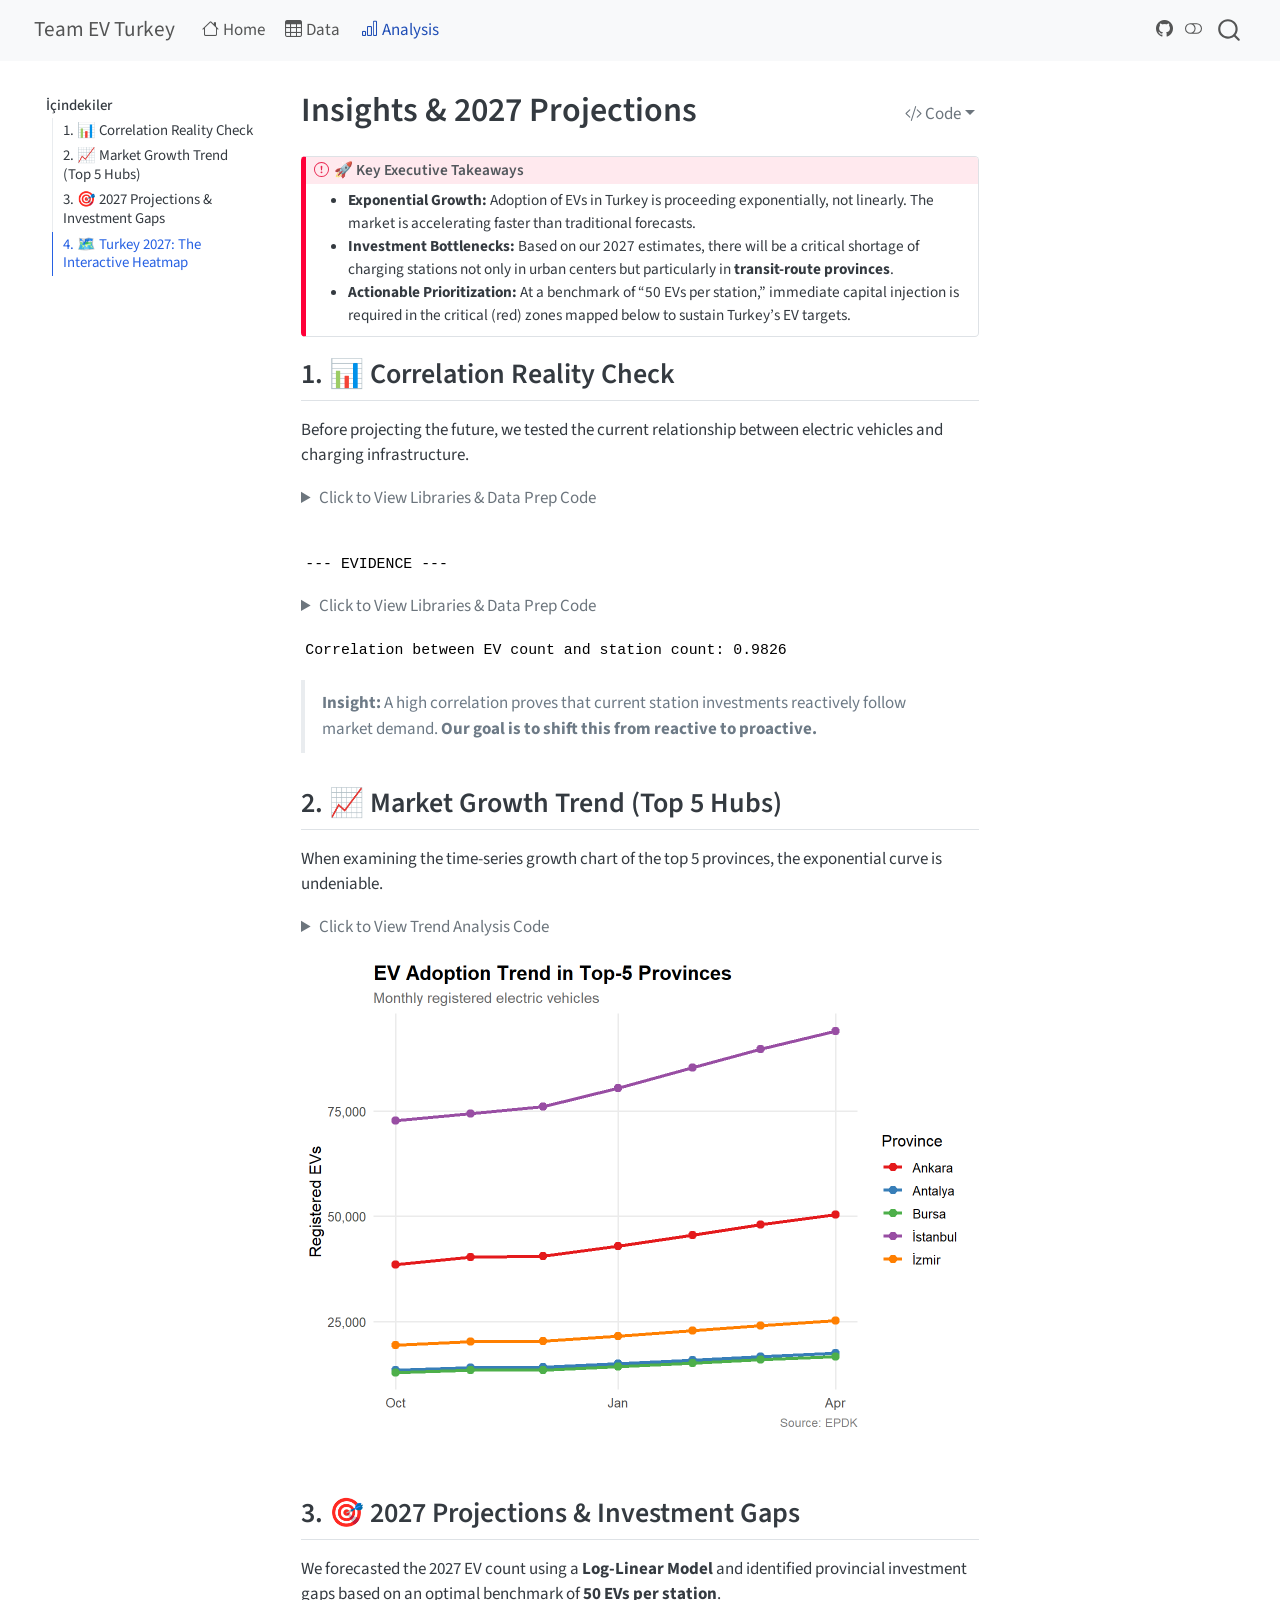
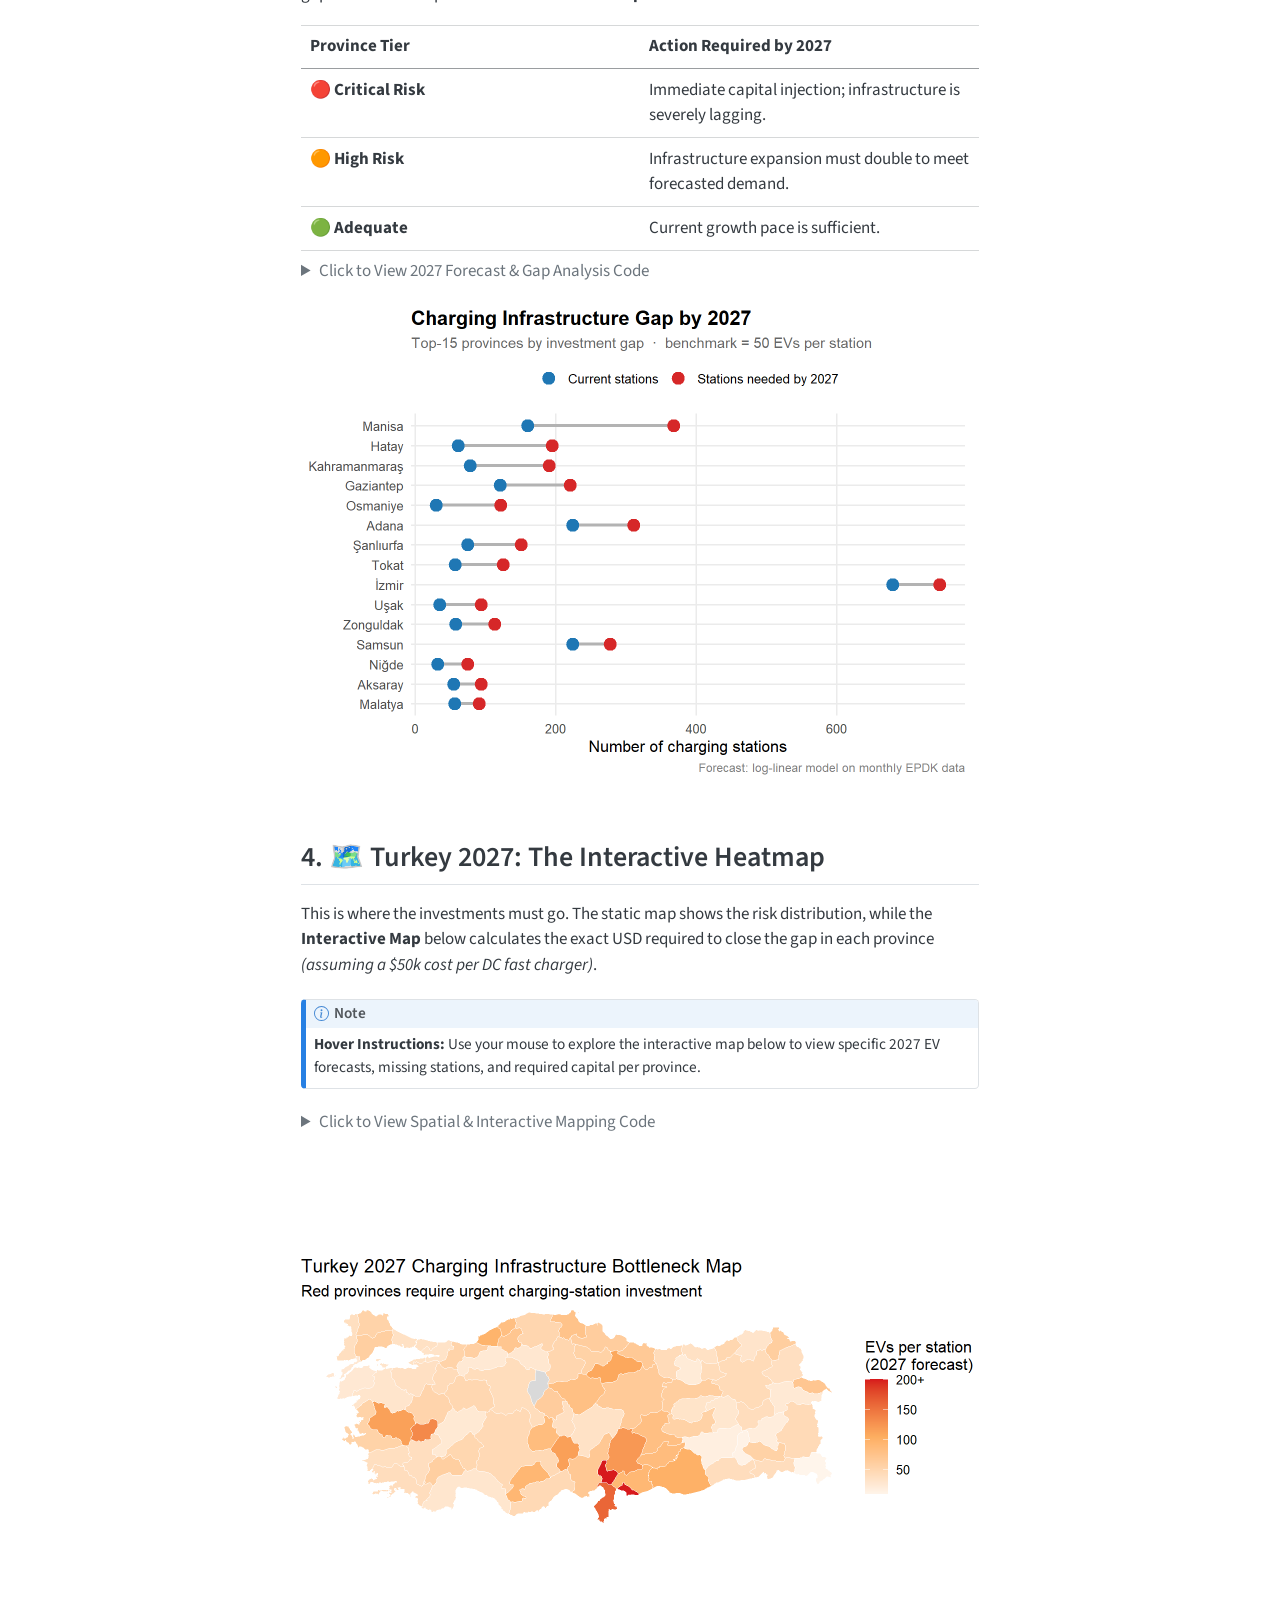
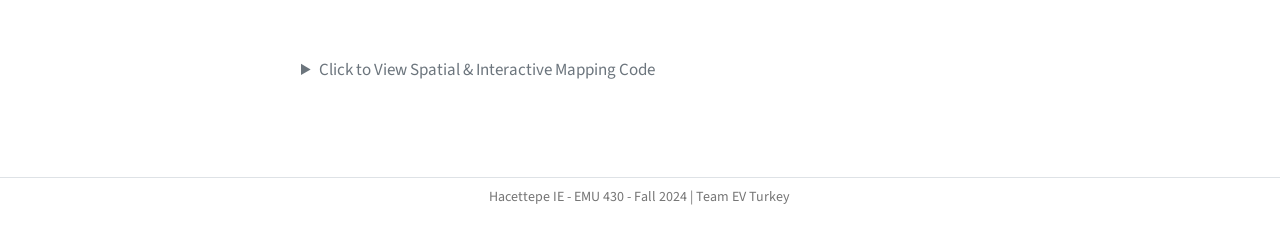
==== commit 824e34d6: "Rendered final HTML pages for the live website" ====
--- a/docs/analysis.html
+++ b/docs/analysis.html
@@ -7,7 +7,7 @@
 <meta name="viewport" content="width=device-width, initial-scale=1.0, user-scalable=yes">
 
 
-<title>Analysis – Team-EV-Turkey</title>
+<title>Insights &amp; 2027 Projections – Team EV Turkey</title>
 <style>
 code{white-space: pre-wrap;}
 span.smallcaps{font-variant: small-caps;}
@@ -77,9 +77,9 @@
 <link href="site_libs/quarto-html/quarto-syntax-highlighting-7b89279ff1a6dce999919e0e67d4d9ec.css" rel="stylesheet" class="quarto-color-scheme-extra" id="quarto-text-highlighting-styles">
 <script src="site_libs/bootstrap/bootstrap.min.js"></script>
 <link href="site_libs/bootstrap/bootstrap-icons.css" rel="stylesheet">
-<link href="site_libs/bootstrap/bootstrap-efd550d059c3056e63f96aae7042573d.min.css" rel="stylesheet" append-hash="true" class="quarto-color-scheme" id="quarto-bootstrap" data-mode="light">
-<link href="site_libs/bootstrap/bootstrap-dark-75ae4f7dcf7d7e516398785a81facc42.min.css" rel="stylesheet" append-hash="true" class="quarto-color-scheme quarto-color-alternate" id="quarto-bootstrap" data-mode="dark">
-<link href="site_libs/bootstrap/bootstrap-efd550d059c3056e63f96aae7042573d.min.css" rel="stylesheet" append-hash="true" class="quarto-color-scheme-extra" id="quarto-bootstrap" data-mode="light">
+<link href="site_libs/bootstrap/bootstrap-88d95c9a95b436205d17c3563f9cdc3f.min.css" rel="stylesheet" append-hash="true" class="quarto-color-scheme" id="quarto-bootstrap" data-mode="light">
+<link href="site_libs/bootstrap/bootstrap-dark-9adbf2089b59a8fd79dfb063bee7d901.min.css" rel="stylesheet" append-hash="true" class="quarto-color-scheme quarto-color-alternate" id="quarto-bootstrap" data-mode="dark">
+<link href="site_libs/bootstrap/bootstrap-88d95c9a95b436205d17c3563f9cdc3f.min.css" rel="stylesheet" append-hash="true" class="quarto-color-scheme-extra" id="quarto-bootstrap" data-mode="light">
 <script id="quarto-search-options" type="application/json">{
   "location": "navbar",
   "copy-button": false,
@@ -107,6 +107,7 @@
     "search-label": "Search"
   }
 }</script>
+<style>html{ scroll-behavior: smooth; }</style>
 
 
 <link rel="stylesheet" href="styles.css">
@@ -284,7 +285,7 @@
     <a href="./index.html" class="navbar-brand navbar-brand-logo">
     </a>
     <a class="navbar-brand" href="./index.html">
-    <span class="navbar-title">Team-EV-Turkey</span>
+    <span class="navbar-title">Team EV Turkey</span>
     </a>
   </div>
             <div id="quarto-search" class="" title="Search"></div>
@@ -294,15 +295,18 @@
           <div class="collapse navbar-collapse" id="navbarCollapse">
             <ul class="navbar-nav navbar-nav-scroll me-auto">
   <li class="nav-item">
-    <a class="nav-link" href="./index.html"> 
+    <a class="nav-link" href="./index.html"> <i class="bi bi-house" role="img">
+</i> 
 <span class="menu-text">Home</span></a>
   </li>  
   <li class="nav-item">
-    <a class="nav-link" href="./data.html"> 
+    <a class="nav-link" href="./data.html"> <i class="bi bi-table" role="img">
+</i> 
 <span class="menu-text">Data</span></a>
   </li>  
   <li class="nav-item">
-    <a class="nav-link active" href="./analysis.html" aria-current="page"> 
+    <a class="nav-link active" href="./analysis.html" aria-current="page"> <i class="bi bi-bar-chart" role="img">
+</i> 
 <span class="menu-text">Analysis</span></a>
   </li>  
 </ul>
@@ -319,14 +323,13 @@
 <!-- sidebar -->
   <nav id="quarto-sidebar" class="sidebar collapse collapse-horizontal quarto-sidebar-collapse-item sidebar-navigation floating overflow-auto">
     <nav id="TOC" role="doc-toc" class="toc-active">
-    <h2 id="toc-title">On this page</h2>
+    <h2 id="toc-title">İçindekiler</h2>
    
   <ul>
-  <li><a href="#key-takeaways" id="toc-key-takeaways" class="nav-link active" data-scroll-target="#key-takeaways">Key Takeaways</a></li>
-  <li><a href="#hazırlık-ve-korelasyon-analizi" id="toc-hazırlık-ve-korelasyon-analizi" class="nav-link" data-scroll-target="#hazırlık-ve-korelasyon-analizi">1. Hazırlık ve Korelasyon Analizi</a></li>
-  <li><a href="#pazar-büyüme-trendi" id="toc-pazar-büyüme-trendi" class="nav-link" data-scroll-target="#pazar-büyüme-trendi">2. Pazar Büyüme Trendi</a></li>
-  <li><a href="#yatırım-ve-darboğaz-analizi-2027-projeksiyonu" id="toc-yatırım-ve-darboğaz-analizi-2027-projeksiyonu" class="nav-link" data-scroll-target="#yatırım-ve-darboğaz-analizi-2027-projeksiyonu">3. Yatırım ve Darboğaz Analizi (2027 Projeksiyonu)</a></li>
-  <li><a href="#türkiye-darboğaz-ve-finansal-haritası" id="toc-türkiye-darboğaz-ve-finansal-haritası" class="nav-link" data-scroll-target="#türkiye-darboğaz-ve-finansal-haritası">4. 2027 Türkiye Darboğaz ve Finansal Haritası</a></li>
+  <li><a href="#correlation-reality-check" id="toc-correlation-reality-check" class="nav-link active" data-scroll-target="#correlation-reality-check">1. 📊 Correlation Reality Check</a></li>
+  <li><a href="#market-growth-trend-top-5-hubs" id="toc-market-growth-trend-top-5-hubs" class="nav-link" data-scroll-target="#market-growth-trend-top-5-hubs">2. 📈 Market Growth Trend (Top 5 Hubs)</a></li>
+  <li><a href="#projections-investment-gaps" id="toc-projections-investment-gaps" class="nav-link" data-scroll-target="#projections-investment-gaps">3. 🎯 2027 Projections &amp; Investment Gaps</a></li>
+  <li><a href="#turkey-2027-the-interactive-heatmap" id="toc-turkey-2027-the-interactive-heatmap" class="nav-link" data-scroll-target="#turkey-2027-the-interactive-heatmap">4. 🗺️ Turkey 2027: The Interactive Heatmap</a></li>
   </ul>
 </nav>
 </nav>
@@ -340,7 +343,7 @@
 
 <header id="title-block-header" class="quarto-title-block default">
 <div class="quarto-title">
-<h1 class="title">Analysis</h1>
+<div class="quarto-title-block"><div><h1 class="title">Insights &amp; 2027 Projections</h1><button type="button" class="btn code-tools-button dropdown-toggle" id="quarto-code-tools-menu" data-bs-toggle="dropdown" aria-expanded="false"><i class="bi"></i> Code</button><ul class="dropdown-menu dropdown-menu-end" aria-labelelledby="quarto-code-tools-menu"><li><a id="quarto-show-all-code" class="dropdown-item" href="javascript:void(0)" role="button">Show All Code</a></li><li><a id="quarto-hide-all-code" class="dropdown-item" href="javascript:void(0)" role="button">Hide All Code</a></li><li><hr class="dropdown-divider"></li><li><a id="quarto-view-source" class="dropdown-item" href="javascript:void(0)" role="button">View Source</a></li></ul></div></div>
 </div>
 
 
@@ -357,154 +360,150 @@
 </header>
 
 
-<p>About this site</p>
+<div class="callout callout-style-default callout-important callout-titled">
+<div class="callout-header d-flex align-content-center">
+<div class="callout-icon-container">
+<i class="callout-icon"></i>
+</div>
+<div class="callout-title-container flex-fill">
+<span class="screen-reader-only">Important</span>🚀 Key Executive Takeaways
+</div>
+</div>
+<div class="callout-body-container callout-body">
+<ul>
+<li><strong>Exponential Growth:</strong> Adoption of EVs in Turkey is proceeding exponentially, not linearly. The market is accelerating faster than traditional forecasts.</li>
+<li><strong>Investment Bottlenecks:</strong> Based on our 2027 estimates, there will be a critical shortage of charging stations not only in urban centers but particularly in <strong>transit-route provinces</strong>.</li>
+<li><strong>Actionable Prioritization:</strong> At a benchmark of “50 EVs per station,” immediate capital injection is required in the critical (red) zones mapped below to sustain Turkey’s EV targets.</li>
+</ul>
+</div>
+</div>
+<section id="correlation-reality-check" class="level2">
+<h2 class="anchored" data-anchor-id="correlation-reality-check">1. 📊 Correlation Reality Check</h2>
+<p>Before projecting the future, we tested the current relationship between electric vehicles and charging infrastructure.</p>
 <div class="cell">
 <details class="code-fold">
-<summary>Code</summary>
-<div class="code-copy-outer-scaffold"><div class="sourceCode cell-code" id="cb1"><pre class="sourceCode r code-with-copy"><code class="sourceCode r"><span id="cb1-1"><a href="#cb1-1" aria-hidden="true" tabindex="-1"></a><span class="dv">1</span> <span class="sc">+</span> <span class="dv">1</span></span></code></pre></div><button title="Copy to Clipboard" class="code-copy-button"><i class="bi"></i></button></div>
-</details>
-<div class="cell-output cell-output-stdout">
-<pre><code>[1] 2</code></pre>
-</div>
-</div>
-<hr>
-<hr>
-<section id="key-takeaways" class="level2">
-<h2 class="anchored" data-anchor-id="key-takeaways">Key Takeaways</h2>
-<ul>
-<li><strong>Eksponansiyel Büyüme:</strong> Türkiye’de elektrikli araç adaptasyonu doğrusal (linear) değil, log-lineer (üstel) bir ivmeyle artmaktadır.</li>
-<li><strong>Yatırım Darboğazı:</strong> 2027 projeksiyonunda, büyükşehirlerden ziyade özellikle “geçiş güzergahı” üzerinde bulunan illerde ciddi şarj altyapısı açığı beklenmektedir.</li>
-<li><strong>Maliyet ve Önceliklendirme:</strong> “İstasyon başına 50 EV” benchmark’ı kullanıldığında, Türkiye’nin 2027 hedeflerini karşılaması için darboğaz haritasında belirtilen kırmızı bölgelere acil yatırım yapılması gerekmektedir.</li>
-</ul>
-<hr>
-</section>
-<section id="hazırlık-ve-korelasyon-analizi" class="level2">
-<h2 class="anchored" data-anchor-id="hazırlık-ve-korelasyon-analizi">1. Hazırlık ve Korelasyon Analizi</h2>
-<p>Elektrikli araç sayısı ile istasyon sayısı arasındaki mevcut ilişkiyi test ediyoruz.</p>
-<div class="cell">
-<details class="code-fold">
-<summary>Kütüphaneler ve Veri Hazırlık Kodunu Göster</summary>
-<div class="code-copy-outer-scaffold"><div class="sourceCode cell-code" id="cb3"><pre class="sourceCode r code-with-copy"><code class="sourceCode r"><span id="cb3-1"><a href="#cb3-1" aria-hidden="true" tabindex="-1"></a><span class="co"># =============================================================================</span></span>
-<span id="cb3-2"><a href="#cb3-2" aria-hidden="true" tabindex="-1"></a><span class="co"># Turkey EV Infrastructure Analysis — 2027 Forecast &amp; Bottleneck Mapping</span></span>
-<span id="cb3-3"><a href="#cb3-3" aria-hidden="true" tabindex="-1"></a><span class="co"># Project: Team-EV-Turkey</span></span>
-<span id="cb3-4"><a href="#cb3-4" aria-hidden="true" tabindex="-1"></a><span class="co"># =============================================================================</span></span>
-<span id="cb3-5"><a href="#cb3-5" aria-hidden="true" tabindex="-1"></a></span>
-<span id="cb3-6"><a href="#cb3-6" aria-hidden="true" tabindex="-1"></a><span class="co"># ---- 1. Libraries -----------------------------------------------------------</span></span>
-<span id="cb3-7"><a href="#cb3-7" aria-hidden="true" tabindex="-1"></a>required_pkgs <span class="ot">&lt;-</span> <span class="fu">c</span>(<span class="st">"tidyverse"</span>, <span class="st">"scales"</span>, <span class="st">"rnaturalearth"</span>, <span class="st">"rnaturalearthdata"</span>, <span class="st">"sf"</span>, <span class="st">"stringi"</span>, <span class="st">"leaflet"</span>)</span>
-<span id="cb3-8"><a href="#cb3-8" aria-hidden="true" tabindex="-1"></a><span class="cf">for</span> (pkg <span class="cf">in</span> required_pkgs) {</span>
-<span id="cb3-9"><a href="#cb3-9" aria-hidden="true" tabindex="-1"></a>  <span class="cf">if</span> (<span class="sc">!</span><span class="fu">require</span>(pkg, <span class="at">character.only =</span> <span class="cn">TRUE</span>)) {</span>
-<span id="cb3-10"><a href="#cb3-10" aria-hidden="true" tabindex="-1"></a>    <span class="co"># İŞTE SİHİRLİ DOKUNUŞ BURASI: repos adresini ekledik</span></span>
-<span id="cb3-11"><a href="#cb3-11" aria-hidden="true" tabindex="-1"></a>    <span class="fu">install.packages</span>(pkg, <span class="at">repos =</span> <span class="st">"https://cloud.r-project.org"</span>) </span>
-<span id="cb3-12"><a href="#cb3-12" aria-hidden="true" tabindex="-1"></a>    <span class="fu">library</span>(pkg, <span class="at">character.only =</span> <span class="cn">TRUE</span>)</span>
-<span id="cb3-13"><a href="#cb3-13" aria-hidden="true" tabindex="-1"></a>  }</span>
-<span id="cb3-14"><a href="#cb3-14" aria-hidden="true" tabindex="-1"></a>}</span></code></pre></div><button title="Copy to Clipboard" class="code-copy-button"><i class="bi"></i></button></div>
-</details>
-<div class="cell-output cell-output-stdout">
-<pre><code>package 'lazyeval' successfully unpacked and MD5 sums checked
-package 'sp' successfully unpacked and MD5 sums checked
-package 'crosstalk' successfully unpacked and MD5 sums checked
-package 'htmlwidgets' successfully unpacked and MD5 sums checked
-package 'leaflet.providers' successfully unpacked and MD5 sums checked
-package 'png' successfully unpacked and MD5 sums checked
-package 'raster' successfully unpacked and MD5 sums checked
-package 'leaflet' successfully unpacked and MD5 sums checked
-
-The downloaded binary packages are in
-    C:\Users\cihan\AppData\Local\Temp\RtmpQjLtwc\downloaded_packages</code></pre>
-</div>
-<details class="code-fold">
-<summary>Kütüphaneler ve Veri Hazırlık Kodunu Göster</summary>
-<div class="code-copy-outer-scaffold"><div class="sourceCode cell-code" id="cb5"><pre class="sourceCode r code-with-copy"><code class="sourceCode r"><span id="cb5-1"><a href="#cb5-1" aria-hidden="true" tabindex="-1"></a><span class="co"># ---- 2. Load data -----------------------------------------------------------</span></span>
-<span id="cb5-2"><a href="#cb5-2" aria-hidden="true" tabindex="-1"></a><span class="co"># GitHub/Quarto uyumluluğu için lokal yol yerine relative path kullanılmıştır.</span></span>
-<span id="cb5-3"><a href="#cb5-3" aria-hidden="true" tabindex="-1"></a><span class="fu">load</span>(<span class="st">"clear_data/tidy_ev_data_FINAL.RData"</span>)</span>
-<span id="cb5-4"><a href="#cb5-4" aria-hidden="true" tabindex="-1"></a></span>
-<span id="cb5-5"><a href="#cb5-5" aria-hidden="true" tabindex="-1"></a><span class="co"># ---- 3. Helper: normalize province names for joining ------------------------</span></span>
-<span id="cb5-6"><a href="#cb5-6" aria-hidden="true" tabindex="-1"></a>normalize_name <span class="ot">&lt;-</span> <span class="cf">function</span>(x) {</span>
-<span id="cb5-7"><a href="#cb5-7" aria-hidden="true" tabindex="-1"></a>  x <span class="sc">|&gt;</span></span>
-<span id="cb5-8"><a href="#cb5-8" aria-hidden="true" tabindex="-1"></a>    <span class="fu">stri_trans_general</span>(<span class="st">"Latin-ASCII"</span>) <span class="sc">|&gt;</span></span>
-<span id="cb5-9"><a href="#cb5-9" aria-hidden="true" tabindex="-1"></a>    <span class="fu">str_to_lower</span>() <span class="sc">|&gt;</span></span>
-<span id="cb5-10"><a href="#cb5-10" aria-hidden="true" tabindex="-1"></a>    <span class="fu">str_replace_all</span>(<span class="st">"[^a-z]"</span>, <span class="st">""</span>) <span class="sc">|&gt;</span></span>
-<span id="cb5-11"><a href="#cb5-11" aria-hidden="true" tabindex="-1"></a>    <span class="fu">str_trim</span>()</span>
-<span id="cb5-12"><a href="#cb5-12" aria-hidden="true" tabindex="-1"></a>}</span>
-<span id="cb5-13"><a href="#cb5-13" aria-hidden="true" tabindex="-1"></a></span>
-<span id="cb5-14"><a href="#cb5-14" aria-hidden="true" tabindex="-1"></a><span class="co"># ---- 4. Build analysis-ready dataset ----------------------------------------</span></span>
-<span id="cb5-15"><a href="#cb5-15" aria-hidden="true" tabindex="-1"></a>analysis_ready <span class="ot">&lt;-</span> final_df <span class="sc">|&gt;</span></span>
-<span id="cb5-16"><a href="#cb5-16" aria-hidden="true" tabindex="-1"></a>  <span class="fu">mutate</span>(</span>
-<span id="cb5-17"><a href="#cb5-17" aria-hidden="true" tabindex="-1"></a>    <span class="at">ev_per_station  =</span> ev_sayisi <span class="sc">/</span> istasyon_sayisi,</span>
-<span id="cb5-18"><a href="#cb5-18" aria-hidden="true" tabindex="-1"></a>    <span class="at">ev_market_share =</span> (ev_sayisi <span class="sc">/</span> otomobil_sayisi) <span class="sc">*</span> <span class="dv">100</span>,</span>
-<span id="cb5-19"><a href="#cb5-19" aria-hidden="true" tabindex="-1"></a>    <span class="at">date            =</span> <span class="fu">as.Date</span>(<span class="fu">paste0</span>(<span class="fu">str_replace</span>(tarih, <span class="st">"_"</span>, <span class="st">"-"</span>), <span class="st">"-01"</span>)),</span>
-<span id="cb5-20"><a href="#cb5-20" aria-hidden="true" tabindex="-1"></a>    <span class="at">province_key    =</span> <span class="fu">normalize_name</span>(sehir)</span>
-<span id="cb5-21"><a href="#cb5-21" aria-hidden="true" tabindex="-1"></a>  ) <span class="sc">|&gt;</span></span>
-<span id="cb5-22"><a href="#cb5-22" aria-hidden="true" tabindex="-1"></a>  <span class="fu">arrange</span>(sehir, date)</span>
-<span id="cb5-23"><a href="#cb5-23" aria-hidden="true" tabindex="-1"></a></span>
-<span id="cb5-24"><a href="#cb5-24" aria-hidden="true" tabindex="-1"></a><span class="co"># ---- 5. Correlation: EV adoption vs. station investment ---------------------</span></span>
-<span id="cb5-25"><a href="#cb5-25" aria-hidden="true" tabindex="-1"></a>global_cor <span class="ot">&lt;-</span> <span class="fu">cor</span>(analysis_ready<span class="sc">$</span>ev_sayisi,</span>
-<span id="cb5-26"><a href="#cb5-26" aria-hidden="true" tabindex="-1"></a>                  analysis_ready<span class="sc">$</span>istasyon_sayisi,</span>
-<span id="cb5-27"><a href="#cb5-27" aria-hidden="true" tabindex="-1"></a>                  <span class="at">use =</span> <span class="st">"complete.obs"</span>)</span>
-<span id="cb5-28"><a href="#cb5-28" aria-hidden="true" tabindex="-1"></a><span class="fu">cat</span>(<span class="st">"</span><span class="sc">\n</span><span class="st">--- EVIDENCE ---</span><span class="sc">\n</span><span class="st">"</span>)</span></code></pre></div><button title="Copy to Clipboard" class="code-copy-button"><i class="bi"></i></button></div>
+<summary>Click to View Libraries &amp; Data Prep Code</summary>
+<div class="code-copy-outer-scaffold"><div class="sourceCode cell-code" id="cb1"><pre class="sourceCode r code-with-copy"><code class="sourceCode r"><span id="cb1-1"><a href="#cb1-1" aria-hidden="true" tabindex="-1"></a><span class="co"># =============================================================================</span></span>
+<span id="cb1-2"><a href="#cb1-2" aria-hidden="true" tabindex="-1"></a><span class="co"># Turkey EV Infrastructure Analysis — 2027 Forecast &amp; Bottleneck Mapping</span></span>
+<span id="cb1-3"><a href="#cb1-3" aria-hidden="true" tabindex="-1"></a><span class="co"># Project: Team-EV-Turkey</span></span>
+<span id="cb1-4"><a href="#cb1-4" aria-hidden="true" tabindex="-1"></a><span class="co"># =============================================================================</span></span>
+<span id="cb1-5"><a href="#cb1-5" aria-hidden="true" tabindex="-1"></a></span>
+<span id="cb1-6"><a href="#cb1-6" aria-hidden="true" tabindex="-1"></a><span class="co"># ---- 1. Libraries -----------------------------------------------------------</span></span>
+<span id="cb1-7"><a href="#cb1-7" aria-hidden="true" tabindex="-1"></a>required_pkgs <span class="ot">&lt;-</span> <span class="fu">c</span>(<span class="st">"tidyverse"</span>, <span class="st">"scales"</span>, <span class="st">"rnaturalearth"</span>, <span class="st">"rnaturalearthdata"</span>,</span>
+<span id="cb1-8"><a href="#cb1-8" aria-hidden="true" tabindex="-1"></a>                   <span class="st">"sf"</span>, <span class="st">"stringi"</span>, <span class="st">"leaflet"</span>)</span>
+<span id="cb1-9"><a href="#cb1-9" aria-hidden="true" tabindex="-1"></a><span class="cf">for</span> (pkg <span class="cf">in</span> required_pkgs) {</span>
+<span id="cb1-10"><a href="#cb1-10" aria-hidden="true" tabindex="-1"></a>  <span class="cf">if</span> (<span class="sc">!</span><span class="fu">require</span>(pkg, <span class="at">character.only =</span> <span class="cn">TRUE</span>)) {</span>
+<span id="cb1-11"><a href="#cb1-11" aria-hidden="true" tabindex="-1"></a>    <span class="fu">install.packages</span>(pkg, <span class="at">repos =</span> <span class="st">"[https://cloud.r-project.org](https://cloud.r-project.org)"</span>)</span>
+<span id="cb1-12"><a href="#cb1-12" aria-hidden="true" tabindex="-1"></a>    <span class="fu">library</span>(pkg, <span class="at">character.only =</span> <span class="cn">TRUE</span>)</span>
+<span id="cb1-13"><a href="#cb1-13" aria-hidden="true" tabindex="-1"></a>  }</span>
+<span id="cb1-14"><a href="#cb1-14" aria-hidden="true" tabindex="-1"></a>}</span>
+<span id="cb1-15"><a href="#cb1-15" aria-hidden="true" tabindex="-1"></a></span>
+<span id="cb1-16"><a href="#cb1-16" aria-hidden="true" tabindex="-1"></a><span class="co"># ---- 2. Load data -----------------------------------------------------------</span></span>
+<span id="cb1-17"><a href="#cb1-17" aria-hidden="true" tabindex="-1"></a><span class="fu">load</span>(<span class="st">"clear_data/tidy_ev_data_FINAL.RData"</span>)</span>
+<span id="cb1-18"><a href="#cb1-18" aria-hidden="true" tabindex="-1"></a></span>
+<span id="cb1-19"><a href="#cb1-19" aria-hidden="true" tabindex="-1"></a><span class="co"># ---- 3. Helper: normalize province names for joining ------------------------</span></span>
+<span id="cb1-20"><a href="#cb1-20" aria-hidden="true" tabindex="-1"></a>normalize_name <span class="ot">&lt;-</span> <span class="cf">function</span>(x) {</span>
+<span id="cb1-21"><a href="#cb1-21" aria-hidden="true" tabindex="-1"></a>  x <span class="sc">|&gt;</span></span>
+<span id="cb1-22"><a href="#cb1-22" aria-hidden="true" tabindex="-1"></a>    <span class="fu">stri_trans_general</span>(<span class="st">"Latin-ASCII"</span>) <span class="sc">|&gt;</span></span>
+<span id="cb1-23"><a href="#cb1-23" aria-hidden="true" tabindex="-1"></a>    <span class="fu">str_to_lower</span>() <span class="sc">|&gt;</span></span>
+<span id="cb1-24"><a href="#cb1-24" aria-hidden="true" tabindex="-1"></a>    <span class="fu">str_replace_all</span>(<span class="st">"[^a-z]"</span>, <span class="st">""</span>) <span class="sc">|&gt;</span></span>
+<span id="cb1-25"><a href="#cb1-25" aria-hidden="true" tabindex="-1"></a>    <span class="fu">str_trim</span>()</span>
+<span id="cb1-26"><a href="#cb1-26" aria-hidden="true" tabindex="-1"></a>}</span>
+<span id="cb1-27"><a href="#cb1-27" aria-hidden="true" tabindex="-1"></a></span>
+<span id="cb1-28"><a href="#cb1-28" aria-hidden="true" tabindex="-1"></a><span class="co"># ---- 4. Build analysis-ready dataset ----------------------------------------</span></span>
+<span id="cb1-29"><a href="#cb1-29" aria-hidden="true" tabindex="-1"></a>analysis_ready <span class="ot">&lt;-</span> final_df <span class="sc">|&gt;</span></span>
+<span id="cb1-30"><a href="#cb1-30" aria-hidden="true" tabindex="-1"></a>  <span class="fu">mutate</span>(</span>
+<span id="cb1-31"><a href="#cb1-31" aria-hidden="true" tabindex="-1"></a>    <span class="at">ev_per_station  =</span> ev_sayisi <span class="sc">/</span> istasyon_sayisi,</span>
+<span id="cb1-32"><a href="#cb1-32" aria-hidden="true" tabindex="-1"></a>    <span class="at">ev_market_share =</span> (ev_sayisi <span class="sc">/</span> otomobil_sayisi) <span class="sc">*</span> <span class="dv">100</span>,</span>
+<span id="cb1-33"><a href="#cb1-33" aria-hidden="true" tabindex="-1"></a>    <span class="at">date            =</span> <span class="fu">as.Date</span>(<span class="fu">paste0</span>(<span class="fu">str_replace</span>(tarih, <span class="st">"_"</span>, <span class="st">"-"</span>), <span class="st">"-01"</span>)),</span>
+<span id="cb1-34"><a href="#cb1-34" aria-hidden="true" tabindex="-1"></a>    <span class="at">province_key    =</span> <span class="fu">normalize_name</span>(sehir)</span>
+<span id="cb1-35"><a href="#cb1-35" aria-hidden="true" tabindex="-1"></a>  ) <span class="sc">|&gt;</span></span>
+<span id="cb1-36"><a href="#cb1-36" aria-hidden="true" tabindex="-1"></a>  <span class="fu">arrange</span>(sehir, date)</span>
+<span id="cb1-37"><a href="#cb1-37" aria-hidden="true" tabindex="-1"></a></span>
+<span id="cb1-38"><a href="#cb1-38" aria-hidden="true" tabindex="-1"></a><span class="co"># ---- 4.5 Hotfix: source-data anomaly in November 2025 -----------------------</span></span>
+<span id="cb1-39"><a href="#cb1-39" aria-hidden="true" tabindex="-1"></a>analysis_ready <span class="ot">&lt;-</span> analysis_ready <span class="sc">|&gt;</span></span>
+<span id="cb1-40"><a href="#cb1-40" aria-hidden="true" tabindex="-1"></a>  <span class="fu">group_by</span>(sehir) <span class="sc">|&gt;</span></span>
+<span id="cb1-41"><a href="#cb1-41" aria-hidden="true" tabindex="-1"></a>  <span class="fu">arrange</span>(date) <span class="sc">|&gt;</span></span>
+<span id="cb1-42"><a href="#cb1-42" aria-hidden="true" tabindex="-1"></a>  <span class="fu">mutate</span>(</span>
+<span id="cb1-43"><a href="#cb1-43" aria-hidden="true" tabindex="-1"></a>    <span class="at">ev_sayisi =</span> <span class="fu">if_else</span>(</span>
+<span id="cb1-44"><a href="#cb1-44" aria-hidden="true" tabindex="-1"></a>      ev_sayisi <span class="sc">&lt;</span> <span class="fu">lag</span>(ev_sayisi) <span class="sc">*</span> <span class="fl">0.5</span> <span class="sc">&amp;</span> ev_sayisi <span class="sc">&lt;</span> <span class="fu">lead</span>(ev_sayisi) <span class="sc">*</span> <span class="fl">0.5</span>,</span>
+<span id="cb1-45"><a href="#cb1-45" aria-hidden="true" tabindex="-1"></a>      <span class="fu">round</span>((<span class="fu">lag</span>(ev_sayisi) <span class="sc">+</span> <span class="fu">lead</span>(ev_sayisi)) <span class="sc">/</span> <span class="dv">2</span>),</span>
+<span id="cb1-46"><a href="#cb1-46" aria-hidden="true" tabindex="-1"></a>      ev_sayisi</span>
+<span id="cb1-47"><a href="#cb1-47" aria-hidden="true" tabindex="-1"></a>    )</span>
+<span id="cb1-48"><a href="#cb1-48" aria-hidden="true" tabindex="-1"></a>  ) <span class="sc">|&gt;</span></span>
+<span id="cb1-49"><a href="#cb1-49" aria-hidden="true" tabindex="-1"></a>  <span class="fu">ungroup</span>()</span>
+<span id="cb1-50"><a href="#cb1-50" aria-hidden="true" tabindex="-1"></a></span>
+<span id="cb1-51"><a href="#cb1-51" aria-hidden="true" tabindex="-1"></a><span class="co"># ---- 5. Correlation: EV adoption vs. station investment ---------------------</span></span>
+<span id="cb1-52"><a href="#cb1-52" aria-hidden="true" tabindex="-1"></a>global_cor <span class="ot">&lt;-</span> <span class="fu">cor</span>(analysis_ready<span class="sc">$</span>ev_sayisi,</span>
+<span id="cb1-53"><a href="#cb1-53" aria-hidden="true" tabindex="-1"></a>                  analysis_ready<span class="sc">$</span>istasyon_sayisi,</span>
+<span id="cb1-54"><a href="#cb1-54" aria-hidden="true" tabindex="-1"></a>                  <span class="at">use =</span> <span class="st">"complete.obs"</span>)</span>
+<span id="cb1-55"><a href="#cb1-55" aria-hidden="true" tabindex="-1"></a><span class="fu">cat</span>(<span class="st">"</span><span class="sc">\n</span><span class="st">--- EVIDENCE ---</span><span class="sc">\n</span><span class="st">"</span>)</span></code></pre></div><button title="Copy to Clipboard" class="code-copy-button"><i class="bi"></i></button></div>
 </details>
 <div class="cell-output cell-output-stdout">
 <pre><code>
 --- EVIDENCE ---</code></pre>
 </div>
 <details class="code-fold">
-<summary>Kütüphaneler ve Veri Hazırlık Kodunu Göster</summary>
-<div class="code-copy-outer-scaffold"><div class="sourceCode cell-code" id="cb7"><pre class="sourceCode r code-with-copy"><code class="sourceCode r"><span id="cb7-1"><a href="#cb7-1" aria-hidden="true" tabindex="-1"></a><span class="fu">cat</span>(<span class="st">"Correlation between EV count and station count:"</span>, <span class="fu">round</span>(global_cor, <span class="dv">4</span>), <span class="st">"</span><span class="sc">\n</span><span class="st">"</span>)</span></code></pre></div><button title="Copy to Clipboard" class="code-copy-button"><i class="bi"></i></button></div>
+<summary>Click to View Libraries &amp; Data Prep Code</summary>
+<div class="code-copy-outer-scaffold"><div class="sourceCode cell-code" id="cb3"><pre class="sourceCode r code-with-copy"><code class="sourceCode r"><span id="cb3-1"><a href="#cb3-1" aria-hidden="true" tabindex="-1"></a><span class="fu">cat</span>(<span class="st">"Correlation between EV count and station count:"</span>, <span class="fu">round</span>(global_cor, <span class="dv">4</span>), <span class="st">"</span><span class="sc">\n</span><span class="st">"</span>)</span></code></pre></div><button title="Copy to Clipboard" class="code-copy-button"><i class="bi"></i></button></div>
 </details>
 <div class="cell-output cell-output-stdout">
-<pre><code>Correlation between EV count and station count: 0.9364 </code></pre>
-</div>
-</div>
-<p>Görüldüğü üzere elde edilen yüksek korelasyon, istasyon yatırımlarının doğrudan pazar talebini takip ettiğini kanıtlamaktadır.</p>
+<pre><code>Correlation between EV count and station count: 0.9826 </code></pre>
+</div>
+</div>
+<blockquote class="blockquote">
+<p><strong>Insight:</strong> A high correlation proves that current station investments reactively follow market demand. <strong>Our goal is to shift this from reactive to proactive.</strong></p>
+</blockquote>
 </section>
-<section id="pazar-büyüme-trendi" class="level2">
-<h2 class="anchored" data-anchor-id="pazar-büyüme-trendi">2. Pazar Büyüme Trendi</h2>
-<p>Türkiye’de en çok elektrikli araca sahip ilk 5 ilin zamana bağlı büyüme grafiği incelendiğinde, büyümenin üstel olduğu net bir şekilde görülmektedir.</p>
+<section id="market-growth-trend-top-5-hubs" class="level2">
+<h2 class="anchored" data-anchor-id="market-growth-trend-top-5-hubs">2. 📈 Market Growth Trend (Top 5 Hubs)</h2>
+<p>When examining the time-series growth chart of the top 5 provinces, the exponential curve is undeniable.</p>
 <div class="cell">
 <details class="code-fold">
-<summary>Trend Analizi Kodunu Göster</summary>
-<div class="code-copy-outer-scaffold"><div class="sourceCode cell-code" id="cb9"><pre class="sourceCode r code-with-copy"><code class="sourceCode r"><span id="cb9-1"><a href="#cb9-1" aria-hidden="true" tabindex="-1"></a><span class="co"># ---- 7. Latest snapshot per province ----------------------------------------</span></span>
-<span id="cb9-2"><a href="#cb9-2" aria-hidden="true" tabindex="-1"></a>latest_snapshot <span class="ot">&lt;-</span> analysis_ready <span class="sc">|&gt;</span></span>
-<span id="cb9-3"><a href="#cb9-3" aria-hidden="true" tabindex="-1"></a>  <span class="fu">group_by</span>(sehir, province_key) <span class="sc">|&gt;</span></span>
-<span id="cb9-4"><a href="#cb9-4" aria-hidden="true" tabindex="-1"></a>  <span class="fu">filter</span>(date <span class="sc">==</span> <span class="fu">max</span>(date)) <span class="sc">|&gt;</span></span>
-<span id="cb9-5"><a href="#cb9-5" aria-hidden="true" tabindex="-1"></a>  <span class="fu">summarise</span>(</span>
-<span id="cb9-6"><a href="#cb9-6" aria-hidden="true" tabindex="-1"></a>    <span class="at">current_stations =</span> istasyon_sayisi,</span>
-<span id="cb9-7"><a href="#cb9-7" aria-hidden="true" tabindex="-1"></a>    <span class="at">current_evs      =</span> ev_sayisi,</span>
-<span id="cb9-8"><a href="#cb9-8" aria-hidden="true" tabindex="-1"></a>    <span class="at">.groups =</span> <span class="st">"drop"</span></span>
-<span id="cb9-9"><a href="#cb9-9" aria-hidden="true" tabindex="-1"></a>  )</span>
-<span id="cb9-10"><a href="#cb9-10" aria-hidden="true" tabindex="-1"></a></span>
-<span id="cb9-11"><a href="#cb9-11" aria-hidden="true" tabindex="-1"></a><span class="co"># ---- 10. PLOT 1: EV growth trend in major cities ----------------------------</span></span>
-<span id="cb9-12"><a href="#cb9-12" aria-hidden="true" tabindex="-1"></a>theme_ev <span class="ot">&lt;-</span> <span class="cf">function</span>() {</span>
-<span id="cb9-13"><a href="#cb9-13" aria-hidden="true" tabindex="-1"></a>  <span class="fu">theme_minimal</span>(<span class="at">base_size =</span> <span class="dv">12</span>) <span class="sc">+</span></span>
-<span id="cb9-14"><a href="#cb9-14" aria-hidden="true" tabindex="-1"></a>    <span class="fu">theme</span>(</span>
-<span id="cb9-15"><a href="#cb9-15" aria-hidden="true" tabindex="-1"></a>      <span class="at">plot.title       =</span> <span class="fu">element_text</span>(<span class="at">face =</span> <span class="st">"bold"</span>, <span class="at">size =</span> <span class="dv">15</span>),</span>
-<span id="cb9-16"><a href="#cb9-16" aria-hidden="true" tabindex="-1"></a>      <span class="at">plot.subtitle    =</span> <span class="fu">element_text</span>(<span class="at">color =</span> <span class="st">"grey40"</span>, <span class="at">size =</span> <span class="dv">11</span>),</span>
-<span id="cb9-17"><a href="#cb9-17" aria-hidden="true" tabindex="-1"></a>      <span class="at">plot.caption     =</span> <span class="fu">element_text</span>(<span class="at">color =</span> <span class="st">"grey50"</span>, <span class="at">size =</span> <span class="dv">9</span>),</span>
-<span id="cb9-18"><a href="#cb9-18" aria-hidden="true" tabindex="-1"></a>      <span class="at">panel.grid.minor =</span> <span class="fu">element_blank</span>(),</span>
-<span id="cb9-19"><a href="#cb9-19" aria-hidden="true" tabindex="-1"></a>      <span class="at">legend.position  =</span> <span class="st">"right"</span></span>
-<span id="cb9-20"><a href="#cb9-20" aria-hidden="true" tabindex="-1"></a>    )</span>
-<span id="cb9-21"><a href="#cb9-21" aria-hidden="true" tabindex="-1"></a>}</span>
-<span id="cb9-22"><a href="#cb9-22" aria-hidden="true" tabindex="-1"></a></span>
-<span id="cb9-23"><a href="#cb9-23" aria-hidden="true" tabindex="-1"></a>top_5_cities <span class="ot">&lt;-</span> latest_snapshot <span class="sc">|&gt;</span></span>
-<span id="cb9-24"><a href="#cb9-24" aria-hidden="true" tabindex="-1"></a>  <span class="fu">slice_max</span>(current_evs, <span class="at">n =</span> <span class="dv">5</span>) <span class="sc">|&gt;</span></span>
-<span id="cb9-25"><a href="#cb9-25" aria-hidden="true" tabindex="-1"></a>  <span class="fu">pull</span>(sehir)</span>
-<span id="cb9-26"><a href="#cb9-26" aria-hidden="true" tabindex="-1"></a></span>
-<span id="cb9-27"><a href="#cb9-27" aria-hidden="true" tabindex="-1"></a>p1 <span class="ot">&lt;-</span> <span class="fu">ggplot</span>(analysis_ready <span class="sc">|&gt;</span> <span class="fu">filter</span>(sehir <span class="sc">%in%</span> top_5_cities),</span>
-<span id="cb9-28"><a href="#cb9-28" aria-hidden="true" tabindex="-1"></a>             <span class="fu">aes</span>(<span class="at">x =</span> date, <span class="at">y =</span> ev_sayisi, <span class="at">color =</span> sehir)) <span class="sc">+</span></span>
-<span id="cb9-29"><a href="#cb9-29" aria-hidden="true" tabindex="-1"></a>  <span class="fu">geom_line</span>(<span class="at">linewidth =</span> <span class="fl">1.1</span>) <span class="sc">+</span></span>
-<span id="cb9-30"><a href="#cb9-30" aria-hidden="true" tabindex="-1"></a>  <span class="fu">geom_point</span>(<span class="at">size =</span> <span class="fl">2.4</span>) <span class="sc">+</span></span>
-<span id="cb9-31"><a href="#cb9-31" aria-hidden="true" tabindex="-1"></a>  <span class="fu">scale_y_continuous</span>(<span class="at">labels =</span> <span class="fu">label_comma</span>()) <span class="sc">+</span></span>
-<span id="cb9-32"><a href="#cb9-32" aria-hidden="true" tabindex="-1"></a>  <span class="fu">scale_color_brewer</span>(<span class="at">palette =</span> <span class="st">"Set1"</span>, <span class="at">name =</span> <span class="st">"Province"</span>) <span class="sc">+</span></span>
-<span id="cb9-33"><a href="#cb9-33" aria-hidden="true" tabindex="-1"></a>  <span class="fu">labs</span>(</span>
-<span id="cb9-34"><a href="#cb9-34" aria-hidden="true" tabindex="-1"></a>    <span class="at">title    =</span> <span class="st">"EV Adoption Trend in Top-5 Provinces"</span>,</span>
-<span id="cb9-35"><a href="#cb9-35" aria-hidden="true" tabindex="-1"></a>    <span class="at">subtitle =</span> <span class="st">"Monthly registered electric vehicles"</span>,</span>
-<span id="cb9-36"><a href="#cb9-36" aria-hidden="true" tabindex="-1"></a>    <span class="at">x        =</span> <span class="cn">NULL</span>,</span>
-<span id="cb9-37"><a href="#cb9-37" aria-hidden="true" tabindex="-1"></a>    <span class="at">y        =</span> <span class="st">"Registered EVs"</span>,</span>
-<span id="cb9-38"><a href="#cb9-38" aria-hidden="true" tabindex="-1"></a>    <span class="at">caption  =</span> <span class="st">"Source: TUIK"</span></span>
-<span id="cb9-39"><a href="#cb9-39" aria-hidden="true" tabindex="-1"></a>  ) <span class="sc">+</span></span>
-<span id="cb9-40"><a href="#cb9-40" aria-hidden="true" tabindex="-1"></a>  <span class="fu">theme_ev</span>()</span>
-<span id="cb9-41"><a href="#cb9-41" aria-hidden="true" tabindex="-1"></a></span>
-<span id="cb9-42"><a href="#cb9-42" aria-hidden="true" tabindex="-1"></a><span class="fu">print</span>(p1)</span></code></pre></div><button title="Copy to Clipboard" class="code-copy-button"><i class="bi"></i></button></div>
+<summary>Click to View Trend Analysis Code</summary>
+<div class="code-copy-outer-scaffold"><div class="sourceCode cell-code" id="cb5"><pre class="sourceCode r code-with-copy"><code class="sourceCode r"><span id="cb5-1"><a href="#cb5-1" aria-hidden="true" tabindex="-1"></a><span class="co"># ---- Latest snapshot per province -------------------------------------------</span></span>
+<span id="cb5-2"><a href="#cb5-2" aria-hidden="true" tabindex="-1"></a>latest_snapshot <span class="ot">&lt;-</span> analysis_ready <span class="sc">|&gt;</span></span>
+<span id="cb5-3"><a href="#cb5-3" aria-hidden="true" tabindex="-1"></a>  <span class="fu">group_by</span>(sehir, province_key) <span class="sc">|&gt;</span></span>
+<span id="cb5-4"><a href="#cb5-4" aria-hidden="true" tabindex="-1"></a>  <span class="fu">filter</span>(date <span class="sc">==</span> <span class="fu">max</span>(date)) <span class="sc">|&gt;</span></span>
+<span id="cb5-5"><a href="#cb5-5" aria-hidden="true" tabindex="-1"></a>  <span class="fu">summarise</span>(</span>
+<span id="cb5-6"><a href="#cb5-6" aria-hidden="true" tabindex="-1"></a>    <span class="at">current_stations =</span> istasyon_sayisi,</span>
+<span id="cb5-7"><a href="#cb5-7" aria-hidden="true" tabindex="-1"></a>    <span class="at">current_evs      =</span> ev_sayisi,</span>
+<span id="cb5-8"><a href="#cb5-8" aria-hidden="true" tabindex="-1"></a>    <span class="at">.groups =</span> <span class="st">"drop"</span></span>
+<span id="cb5-9"><a href="#cb5-9" aria-hidden="true" tabindex="-1"></a>  )</span>
+<span id="cb5-10"><a href="#cb5-10" aria-hidden="true" tabindex="-1"></a></span>
+<span id="cb5-11"><a href="#cb5-11" aria-hidden="true" tabindex="-1"></a><span class="co"># ---- Shared theme -----------------------------------------------------------</span></span>
+<span id="cb5-12"><a href="#cb5-12" aria-hidden="true" tabindex="-1"></a>theme_ev <span class="ot">&lt;-</span> <span class="cf">function</span>() {</span>
+<span id="cb5-13"><a href="#cb5-13" aria-hidden="true" tabindex="-1"></a>  <span class="fu">theme_minimal</span>(<span class="at">base_size =</span> <span class="dv">12</span>) <span class="sc">+</span></span>
+<span id="cb5-14"><a href="#cb5-14" aria-hidden="true" tabindex="-1"></a>    <span class="fu">theme</span>(</span>
+<span id="cb5-15"><a href="#cb5-15" aria-hidden="true" tabindex="-1"></a>      <span class="at">plot.title       =</span> <span class="fu">element_text</span>(<span class="at">face =</span> <span class="st">"bold"</span>, <span class="at">size =</span> <span class="dv">15</span>),</span>
+<span id="cb5-16"><a href="#cb5-16" aria-hidden="true" tabindex="-1"></a>      <span class="at">plot.subtitle    =</span> <span class="fu">element_text</span>(<span class="at">color =</span> <span class="st">"grey40"</span>, <span class="at">size =</span> <span class="dv">11</span>),</span>
+<span id="cb5-17"><a href="#cb5-17" aria-hidden="true" tabindex="-1"></a>      <span class="at">plot.caption     =</span> <span class="fu">element_text</span>(<span class="at">color =</span> <span class="st">"grey50"</span>, <span class="at">size =</span> <span class="dv">9</span>),</span>
+<span id="cb5-18"><a href="#cb5-18" aria-hidden="true" tabindex="-1"></a>      <span class="at">panel.grid.minor =</span> <span class="fu">element_blank</span>(),</span>
+<span id="cb5-19"><a href="#cb5-19" aria-hidden="true" tabindex="-1"></a>      <span class="at">legend.position  =</span> <span class="st">"right"</span></span>
+<span id="cb5-20"><a href="#cb5-20" aria-hidden="true" tabindex="-1"></a>    )</span>
+<span id="cb5-21"><a href="#cb5-21" aria-hidden="true" tabindex="-1"></a>}</span>
+<span id="cb5-22"><a href="#cb5-22" aria-hidden="true" tabindex="-1"></a></span>
+<span id="cb5-23"><a href="#cb5-23" aria-hidden="true" tabindex="-1"></a><span class="co"># ---- PLOT 1: EV growth trend in major cities --------------------------------</span></span>
+<span id="cb5-24"><a href="#cb5-24" aria-hidden="true" tabindex="-1"></a>top_5_cities <span class="ot">&lt;-</span> latest_snapshot <span class="sc">|&gt;</span></span>
+<span id="cb5-25"><a href="#cb5-25" aria-hidden="true" tabindex="-1"></a>  <span class="fu">slice_max</span>(current_evs, <span class="at">n =</span> <span class="dv">5</span>) <span class="sc">|&gt;</span></span>
+<span id="cb5-26"><a href="#cb5-26" aria-hidden="true" tabindex="-1"></a>  <span class="fu">pull</span>(sehir)</span>
+<span id="cb5-27"><a href="#cb5-27" aria-hidden="true" tabindex="-1"></a></span>
+<span id="cb5-28"><a href="#cb5-28" aria-hidden="true" tabindex="-1"></a>p1 <span class="ot">&lt;-</span> <span class="fu">ggplot</span>(analysis_ready <span class="sc">|&gt;</span> <span class="fu">filter</span>(sehir <span class="sc">%in%</span> top_5_cities),</span>
+<span id="cb5-29"><a href="#cb5-29" aria-hidden="true" tabindex="-1"></a>             <span class="fu">aes</span>(<span class="at">x =</span> date, <span class="at">y =</span> ev_sayisi, <span class="at">color =</span> sehir)) <span class="sc">+</span></span>
+<span id="cb5-30"><a href="#cb5-30" aria-hidden="true" tabindex="-1"></a>  <span class="fu">geom_line</span>(<span class="at">linewidth =</span> <span class="fl">1.1</span>) <span class="sc">+</span></span>
+<span id="cb5-31"><a href="#cb5-31" aria-hidden="true" tabindex="-1"></a>  <span class="fu">geom_point</span>(<span class="at">size =</span> <span class="fl">2.4</span>) <span class="sc">+</span></span>
+<span id="cb5-32"><a href="#cb5-32" aria-hidden="true" tabindex="-1"></a>  <span class="fu">scale_y_continuous</span>(<span class="at">labels =</span> <span class="fu">label_comma</span>()) <span class="sc">+</span></span>
+<span id="cb5-33"><a href="#cb5-33" aria-hidden="true" tabindex="-1"></a>  <span class="fu">scale_color_brewer</span>(<span class="at">palette =</span> <span class="st">"Set1"</span>, <span class="at">name =</span> <span class="st">"Province"</span>) <span class="sc">+</span></span>
+<span id="cb5-34"><a href="#cb5-34" aria-hidden="true" tabindex="-1"></a>  <span class="fu">labs</span>(</span>
+<span id="cb5-35"><a href="#cb5-35" aria-hidden="true" tabindex="-1"></a>    <span class="at">title    =</span> <span class="st">"EV Adoption Trend in Top-5 Provinces"</span>,</span>
+<span id="cb5-36"><a href="#cb5-36" aria-hidden="true" tabindex="-1"></a>    <span class="at">subtitle =</span> <span class="st">"Monthly registered electric vehicles"</span>,</span>
+<span id="cb5-37"><a href="#cb5-37" aria-hidden="true" tabindex="-1"></a>    <span class="at">x        =</span> <span class="cn">NULL</span>,</span>
+<span id="cb5-38"><a href="#cb5-38" aria-hidden="true" tabindex="-1"></a>    <span class="at">y        =</span> <span class="st">"Registered EVs"</span>,</span>
+<span id="cb5-39"><a href="#cb5-39" aria-hidden="true" tabindex="-1"></a>    <span class="at">caption  =</span> <span class="st">"Source: EPDK"</span></span>
+<span id="cb5-40"><a href="#cb5-40" aria-hidden="true" tabindex="-1"></a>  ) <span class="sc">+</span></span>
+<span id="cb5-41"><a href="#cb5-41" aria-hidden="true" tabindex="-1"></a>  <span class="fu">theme_ev</span>()</span>
+<span id="cb5-42"><a href="#cb5-42" aria-hidden="true" tabindex="-1"></a></span>
+<span id="cb5-43"><a href="#cb5-43" aria-hidden="true" tabindex="-1"></a><span class="fu">print</span>(p1)</span></code></pre></div><button title="Copy to Clipboard" class="code-copy-button"><i class="bi"></i></button></div>
 </details>
 <div class="cell-output-display">
 <div>
@@ -515,101 +514,118 @@
 </div>
 </div>
 </section>
-<section id="yatırım-ve-darboğaz-analizi-2027-projeksiyonu" class="level2">
-<h2 class="anchored" data-anchor-id="yatırım-ve-darboğaz-analizi-2027-projeksiyonu">3. Yatırım ve Darboğaz Analizi (2027 Projeksiyonu)</h2>
-<p>Log-lineer model kullanarak 2027 yılı EV sayısını tahmin ettik ve ideal oran olan “50 araç/istasyon” benchmark’ı üzerinden il bazlı yatırım açığını belirledik.</p>
+<section id="projections-investment-gaps" class="level2">
+<h2 class="anchored" data-anchor-id="projections-investment-gaps">3. 🎯 2027 Projections &amp; Investment Gaps</h2>
+<p>We forecasted the 2027 EV count using a <strong>Log-Linear Model</strong> and identified provincial investment gaps based on an optimal benchmark of <strong>50 EVs per station</strong>.</p>
+<table class="caption-top table">
+<colgroup>
+<col style="width: 50%">
+<col style="width: 50%">
+</colgroup>
+<thead>
+<tr class="header">
+<th style="text-align: left;">Province Tier</th>
+<th style="text-align: left;">Action Required by 2027</th>
+</tr>
+</thead>
+<tbody>
+<tr class="odd">
+<td style="text-align: left;">🔴 <strong>Critical Risk</strong></td>
+<td style="text-align: left;">Immediate capital injection; infrastructure is severely lagging.</td>
+</tr>
+<tr class="even">
+<td style="text-align: left;">🟠 <strong>High Risk</strong></td>
+<td style="text-align: left;">Infrastructure expansion must double to meet forecasted demand.</td>
+</tr>
+<tr class="odd">
+<td style="text-align: left;">🟢 <strong>Adequate</strong></td>
+<td style="text-align: left;">Current growth pace is sufficient.</td>
+</tr>
+</tbody>
+</table>
 <div class="cell">
 <details class="code-fold">
-<summary>2027 Tahminleme ve Darboğaz Kodunu Göster</summary>
-<div class="code-copy-outer-scaffold"><div class="sourceCode cell-code" id="cb10"><pre class="sourceCode r code-with-copy"><code class="sourceCode r"><span id="cb10-1"><a href="#cb10-1" aria-hidden="true" tabindex="-1"></a><span class="co"># ---- 6. Forecast EVs to 2027 ------------------------------------------------</span></span>
-<span id="cb10-2"><a href="#cb10-2" aria-hidden="true" tabindex="-1"></a>target_date_num <span class="ot">&lt;-</span> <span class="fu">as.numeric</span>(<span class="fu">as.Date</span>(<span class="st">"2027-01-01"</span>))</span>
-<span id="cb10-3"><a href="#cb10-3" aria-hidden="true" tabindex="-1"></a></span>
-<span id="cb10-4"><a href="#cb10-4" aria-hidden="true" tabindex="-1"></a>forecast_2027 <span class="ot">&lt;-</span> analysis_ready <span class="sc">|&gt;</span></span>
-<span id="cb10-5"><a href="#cb10-5" aria-hidden="true" tabindex="-1"></a>  <span class="fu">group_by</span>(sehir, province_key) <span class="sc">|&gt;</span></span>
-<span id="cb10-6"><a href="#cb10-6" aria-hidden="true" tabindex="-1"></a>  <span class="fu">group_modify</span>(<span class="sc">~</span>{</span>
-<span id="cb10-7"><a href="#cb10-7" aria-hidden="true" tabindex="-1"></a>    df <span class="ot">&lt;-</span> .x</span>
-<span id="cb10-8"><a href="#cb10-8" aria-hidden="true" tabindex="-1"></a>    <span class="cf">if</span> (<span class="fu">nrow</span>(df) <span class="sc">&lt;</span> <span class="dv">3</span> <span class="sc">||</span> <span class="fu">length</span>(<span class="fu">unique</span>(df<span class="sc">$</span>ev_sayisi)) <span class="sc">&lt;</span> <span class="dv">2</span>) {</span>
-<span id="cb10-9"><a href="#cb10-9" aria-hidden="true" tabindex="-1"></a>      <span class="fu">return</span>(<span class="fu">tibble</span>(<span class="at">ev_2027_linear =</span> <span class="cn">NA_real_</span>, <span class="at">ev_2027_loglin =</span> <span class="cn">NA_real_</span>, <span class="at">cagr_pct =</span> <span class="cn">NA_real_</span>))</span>
-<span id="cb10-10"><a href="#cb10-10" aria-hidden="true" tabindex="-1"></a>    }</span>
-<span id="cb10-11"><a href="#cb10-11" aria-hidden="true" tabindex="-1"></a>    lin <span class="ot">&lt;-</span> <span class="fu">lm</span>(ev_sayisi <span class="sc">~</span> <span class="fu">as.numeric</span>(date), <span class="at">data =</span> df)</span>
-<span id="cb10-12"><a href="#cb10-12" aria-hidden="true" tabindex="-1"></a>    pred_lin <span class="ot">&lt;-</span> <span class="fu">as.numeric</span>(<span class="fu">predict</span>(lin, <span class="at">newdata =</span> <span class="fu">data.frame</span>(<span class="at">date =</span> target_date_num)))</span>
-<span id="cb10-13"><a href="#cb10-13" aria-hidden="true" tabindex="-1"></a>    </span>
-<span id="cb10-14"><a href="#cb10-14" aria-hidden="true" tabindex="-1"></a>    <span class="cf">if</span> (<span class="fu">any</span>(df<span class="sc">$</span>ev_sayisi <span class="sc">&lt;=</span> <span class="dv">0</span>)) {</span>
-<span id="cb10-15"><a href="#cb10-15" aria-hidden="true" tabindex="-1"></a>      pred_log <span class="ot">&lt;-</span> <span class="cn">NA_real_</span>; cagr <span class="ot">&lt;-</span> <span class="cn">NA_real_</span></span>
-<span id="cb10-16"><a href="#cb10-16" aria-hidden="true" tabindex="-1"></a>    } <span class="cf">else</span> {</span>
-<span id="cb10-17"><a href="#cb10-17" aria-hidden="true" tabindex="-1"></a>      llm <span class="ot">&lt;-</span> <span class="fu">lm</span>(<span class="fu">log</span>(ev_sayisi) <span class="sc">~</span> <span class="fu">as.numeric</span>(date), <span class="at">data =</span> df)</span>
-<span id="cb10-18"><a href="#cb10-18" aria-hidden="true" tabindex="-1"></a>      slope <span class="ot">&lt;-</span> <span class="fu">coef</span>(llm)[<span class="dv">2</span>]</span>
-<span id="cb10-19"><a href="#cb10-19" aria-hidden="true" tabindex="-1"></a>      pred_log <span class="ot">&lt;-</span> <span class="fu">exp</span>(<span class="fu">as.numeric</span>(<span class="fu">predict</span>(llm, <span class="at">newdata =</span> <span class="fu">data.frame</span>(<span class="at">date =</span> target_date_num))))</span>
-<span id="cb10-20"><a href="#cb10-20" aria-hidden="true" tabindex="-1"></a>      cagr <span class="ot">&lt;-</span> (<span class="fu">exp</span>(slope <span class="sc">*</span> <span class="dv">365</span>) <span class="sc">-</span> <span class="dv">1</span>) <span class="sc">*</span> <span class="dv">100</span></span>
-<span id="cb10-21"><a href="#cb10-21" aria-hidden="true" tabindex="-1"></a>    }</span>
-<span id="cb10-22"><a href="#cb10-22" aria-hidden="true" tabindex="-1"></a>    <span class="fu">tibble</span>(<span class="at">ev_2027_linear =</span> <span class="fu">round</span>(<span class="fu">pmax</span>(pred_lin, <span class="dv">0</span>)),</span>
-<span id="cb10-23"><a href="#cb10-23" aria-hidden="true" tabindex="-1"></a>           <span class="at">ev_2027_loglin =</span> <span class="fu">round</span>(<span class="fu">pmax</span>(pred_log, <span class="dv">0</span>)),</span>
-<span id="cb10-24"><a href="#cb10-24" aria-hidden="true" tabindex="-1"></a>           <span class="at">cagr_pct       =</span> <span class="fu">round</span>(cagr, <span class="dv">1</span>))</span>
-<span id="cb10-25"><a href="#cb10-25" aria-hidden="true" tabindex="-1"></a>  }) <span class="sc">|&gt;</span></span>
-<span id="cb10-26"><a href="#cb10-26" aria-hidden="true" tabindex="-1"></a>  <span class="fu">ungroup</span>() <span class="sc">|&gt;</span></span>
-<span id="cb10-27"><a href="#cb10-27" aria-hidden="true" tabindex="-1"></a>  <span class="fu">mutate</span>(<span class="at">ev_2027 =</span> <span class="fu">coalesce</span>(ev_2027_loglin, ev_2027_linear))</span>
-<span id="cb10-28"><a href="#cb10-28" aria-hidden="true" tabindex="-1"></a></span>
-<span id="cb10-29"><a href="#cb10-29" aria-hidden="true" tabindex="-1"></a><span class="co"># ---- 8. Priority scoring ----------------------------------------------------</span></span>
-<span id="cb10-30"><a href="#cb10-30" aria-hidden="true" tabindex="-1"></a>TARGET_EV_PER_STATION <span class="ot">&lt;-</span> <span class="dv">50</span></span>
-<span id="cb10-31"><a href="#cb10-31" aria-hidden="true" tabindex="-1"></a></span>
-<span id="cb10-32"><a href="#cb10-32" aria-hidden="true" tabindex="-1"></a>priority_table <span class="ot">&lt;-</span> forecast_2027 <span class="sc">|&gt;</span></span>
-<span id="cb10-33"><a href="#cb10-33" aria-hidden="true" tabindex="-1"></a>  <span class="fu">inner_join</span>(latest_snapshot, <span class="at">by =</span> <span class="fu">c</span>(<span class="st">"sehir"</span>, <span class="st">"province_key"</span>)) <span class="sc">|&gt;</span></span>
-<span id="cb10-34"><a href="#cb10-34" aria-hidden="true" tabindex="-1"></a>  <span class="fu">mutate</span>(</span>
-<span id="cb10-35"><a href="#cb10-35" aria-hidden="true" tabindex="-1"></a>    <span class="at">stations_needed_2027  =</span> <span class="fu">ceiling</span>(ev_2027 <span class="sc">/</span> TARGET_EV_PER_STATION),</span>
-<span id="cb10-36"><a href="#cb10-36" aria-hidden="true" tabindex="-1"></a>    <span class="at">investment_gap        =</span> <span class="fu">pmax</span>(stations_needed_2027 <span class="sc">-</span> current_stations, <span class="dv">0</span>),</span>
-<span id="cb10-37"><a href="#cb10-37" aria-hidden="true" tabindex="-1"></a>    <span class="at">bottleneck_ratio_2027 =</span> ev_2027 <span class="sc">/</span> <span class="fu">pmax</span>(current_stations, <span class="dv">1</span>),</span>
-<span id="cb10-38"><a href="#cb10-38" aria-hidden="true" tabindex="-1"></a>    <span class="at">priority_tier =</span> <span class="fu">case_when</span>(</span>
-<span id="cb10-39"><a href="#cb10-39" aria-hidden="true" tabindex="-1"></a>      ev_2027 <span class="sc">&gt;</span> <span class="dv">15000</span> <span class="sc">&amp;</span> bottleneck_ratio_2027 <span class="sc">&gt;</span> <span class="dv">100</span> <span class="sc">~</span> <span class="st">"Critical"</span>,</span>
-<span id="cb10-40"><a href="#cb10-40" aria-hidden="true" tabindex="-1"></a>      ev_2027 <span class="sc">&gt;</span> <span class="dv">5000</span>  <span class="sc">&amp;</span> bottleneck_ratio_2027 <span class="sc">&gt;</span> <span class="dv">75</span>  <span class="sc">~</span> <span class="st">"High"</span>,</span>
-<span id="cb10-41"><a href="#cb10-41" aria-hidden="true" tabindex="-1"></a>      bottleneck_ratio_2027 <span class="sc">&gt;</span> <span class="dv">50</span>                    <span class="sc">~</span> <span class="st">"Medium"</span>,</span>
-<span id="cb10-42"><a href="#cb10-42" aria-hidden="true" tabindex="-1"></a>      <span class="cn">TRUE</span>                                          <span class="sc">~</span> <span class="st">"Adequate"</span></span>
-<span id="cb10-43"><a href="#cb10-43" aria-hidden="true" tabindex="-1"></a>    ),</span>
-<span id="cb10-44"><a href="#cb10-44" aria-hidden="true" tabindex="-1"></a>    <span class="at">priority_tier =</span> <span class="fu">factor</span>(priority_tier, <span class="at">levels =</span> <span class="fu">c</span>(<span class="st">"Critical"</span>, <span class="st">"High"</span>, <span class="st">"Medium"</span>, <span class="st">"Adequate"</span>))</span>
-<span id="cb10-45"><a href="#cb10-45" aria-hidden="true" tabindex="-1"></a>  ) <span class="sc">|&gt;</span></span>
-<span id="cb10-46"><a href="#cb10-46" aria-hidden="true" tabindex="-1"></a>  <span class="fu">arrange</span>(<span class="fu">desc</span>(investment_gap))</span>
-<span id="cb10-47"><a href="#cb10-47" aria-hidden="true" tabindex="-1"></a></span>
-<span id="cb10-48"><a href="#cb10-48" aria-hidden="true" tabindex="-1"></a><span class="co"># ---- Senaryo Analizi Modülü ----</span></span>
-<span id="cb10-49"><a href="#cb10-49" aria-hidden="true" tabindex="-1"></a>priority_table_scenarios <span class="ot">&lt;-</span> forecast_2027 <span class="sc">|&gt;</span></span>
-<span id="cb10-50"><a href="#cb10-50" aria-hidden="true" tabindex="-1"></a>  <span class="fu">mutate</span>(</span>
-<span id="cb10-51"><a href="#cb10-51" aria-hidden="true" tabindex="-1"></a>    <span class="at">ev_2027_cons =</span> ev_2027_linear,</span>
-<span id="cb10-52"><a href="#cb10-52" aria-hidden="true" tabindex="-1"></a>    <span class="at">ev_2027_base =</span> ev_2027_loglin,</span>
-<span id="cb10-53"><a href="#cb10-53" aria-hidden="true" tabindex="-1"></a>    <span class="at">ev_2027_aggr =</span> ev_2027_loglin <span class="sc">*</span> <span class="fl">1.4</span></span>
-<span id="cb10-54"><a href="#cb10-54" aria-hidden="true" tabindex="-1"></a>  ) <span class="sc">|&gt;</span></span>
-<span id="cb10-55"><a href="#cb10-55" aria-hidden="true" tabindex="-1"></a>  <span class="fu">pivot_longer</span>(<span class="at">cols =</span> <span class="fu">starts_with</span>(<span class="st">"ev_2027_"</span>), </span>
-<span id="cb10-56"><a href="#cb10-56" aria-hidden="true" tabindex="-1"></a>               <span class="at">names_to =</span> <span class="st">"scenario"</span>, </span>
-<span id="cb10-57"><a href="#cb10-57" aria-hidden="true" tabindex="-1"></a>               <span class="at">values_to =</span> <span class="st">"predicted_evs"</span>) <span class="sc">|&gt;</span></span>
-<span id="cb10-58"><a href="#cb10-58" aria-hidden="true" tabindex="-1"></a>  <span class="fu">mutate</span>(<span class="at">scenario =</span> <span class="fu">str_remove</span>(scenario, <span class="st">"ev_2027_"</span>))</span>
-<span id="cb10-59"><a href="#cb10-59" aria-hidden="true" tabindex="-1"></a></span>
-<span id="cb10-60"><a href="#cb10-60" aria-hidden="true" tabindex="-1"></a><span class="co"># ---- 11. PLOT 2: Supply-vs-demand gap (dumbbell chart) ----------------------</span></span>
-<span id="cb10-61"><a href="#cb10-61" aria-hidden="true" tabindex="-1"></a>gap_plot_data <span class="ot">&lt;-</span> priority_table <span class="sc">|&gt;</span></span>
-<span id="cb10-62"><a href="#cb10-62" aria-hidden="true" tabindex="-1"></a>  <span class="fu">slice_max</span>(investment_gap, <span class="at">n =</span> <span class="dv">15</span>) <span class="sc">|&gt;</span></span>
-<span id="cb10-63"><a href="#cb10-63" aria-hidden="true" tabindex="-1"></a>  <span class="fu">mutate</span>(<span class="at">sehir =</span> <span class="fu">fct_reorder</span>(sehir, investment_gap))</span>
-<span id="cb10-64"><a href="#cb10-64" aria-hidden="true" tabindex="-1"></a></span>
-<span id="cb10-65"><a href="#cb10-65" aria-hidden="true" tabindex="-1"></a>p2 <span class="ot">&lt;-</span> <span class="fu">ggplot</span>(gap_plot_data) <span class="sc">+</span></span>
-<span id="cb10-66"><a href="#cb10-66" aria-hidden="true" tabindex="-1"></a>  <span class="fu">geom_segment</span>(<span class="fu">aes</span>(<span class="at">x =</span> current_stations, <span class="at">xend =</span> stations_needed_2027,</span>
-<span id="cb10-67"><a href="#cb10-67" aria-hidden="true" tabindex="-1"></a>                   <span class="at">y =</span> sehir, <span class="at">yend =</span> sehir),</span>
-<span id="cb10-68"><a href="#cb10-68" aria-hidden="true" tabindex="-1"></a>               <span class="at">color =</span> <span class="st">"grey70"</span>, <span class="at">linewidth =</span> <span class="fl">1.2</span>) <span class="sc">+</span></span>
-<span id="cb10-69"><a href="#cb10-69" aria-hidden="true" tabindex="-1"></a>  <span class="fu">geom_point</span>(<span class="fu">aes</span>(<span class="at">x =</span> current_stations,     <span class="at">y =</span> sehir,</span>
-<span id="cb10-70"><a href="#cb10-70" aria-hidden="true" tabindex="-1"></a>                 <span class="at">color =</span> <span class="st">"Current stations"</span>), <span class="at">size =</span> <span class="dv">4</span>) <span class="sc">+</span></span>
-<span id="cb10-71"><a href="#cb10-71" aria-hidden="true" tabindex="-1"></a>  <span class="fu">geom_point</span>(<span class="fu">aes</span>(<span class="at">x =</span> stations_needed_2027, <span class="at">y =</span> sehir,</span>
-<span id="cb10-72"><a href="#cb10-72" aria-hidden="true" tabindex="-1"></a>                 <span class="at">color =</span> <span class="st">"Stations needed by 2027"</span>), <span class="at">size =</span> <span class="dv">4</span>) <span class="sc">+</span></span>
-<span id="cb10-73"><a href="#cb10-73" aria-hidden="true" tabindex="-1"></a>  <span class="fu">scale_color_manual</span>(</span>
-<span id="cb10-74"><a href="#cb10-74" aria-hidden="true" tabindex="-1"></a>    <span class="at">values =</span> <span class="fu">c</span>(<span class="st">"Current stations"</span>        <span class="ot">=</span> <span class="st">"#1f77b4"</span>,</span>
-<span id="cb10-75"><a href="#cb10-75" aria-hidden="true" tabindex="-1"></a>               <span class="st">"Stations needed by 2027"</span> <span class="ot">=</span> <span class="st">"#d62728"</span>),</span>
-<span id="cb10-76"><a href="#cb10-76" aria-hidden="true" tabindex="-1"></a>    <span class="at">name =</span> <span class="cn">NULL</span>) <span class="sc">+</span></span>
-<span id="cb10-77"><a href="#cb10-77" aria-hidden="true" tabindex="-1"></a>  <span class="fu">scale_x_continuous</span>(<span class="at">labels =</span> <span class="fu">label_comma</span>()) <span class="sc">+</span></span>
-<span id="cb10-78"><a href="#cb10-78" aria-hidden="true" tabindex="-1"></a>  <span class="fu">labs</span>(</span>
-<span id="cb10-79"><a href="#cb10-79" aria-hidden="true" tabindex="-1"></a>    <span class="at">title    =</span> <span class="st">"Charging Infrastructure Gap by 2027"</span>,</span>
-<span id="cb10-80"><a href="#cb10-80" aria-hidden="true" tabindex="-1"></a>    <span class="at">subtitle =</span> <span class="fu">paste0</span>(<span class="st">"Top-15 provinces by investment gap  ·  benchmark = "</span>,</span>
-<span id="cb10-81"><a href="#cb10-81" aria-hidden="true" tabindex="-1"></a>                      TARGET_EV_PER_STATION, <span class="st">" EVs per station"</span>),</span>
-<span id="cb10-82"><a href="#cb10-82" aria-hidden="true" tabindex="-1"></a>    <span class="at">x        =</span> <span class="st">"Number of charging stations"</span>,</span>
-<span id="cb10-83"><a href="#cb10-83" aria-hidden="true" tabindex="-1"></a>    <span class="at">y        =</span> <span class="cn">NULL</span>,</span>
-<span id="cb10-84"><a href="#cb10-84" aria-hidden="true" tabindex="-1"></a>    <span class="at">caption  =</span> <span class="st">"Forecast: log-linear model on monthly TUIK data"</span></span>
-<span id="cb10-85"><a href="#cb10-85" aria-hidden="true" tabindex="-1"></a>  ) <span class="sc">+</span></span>
-<span id="cb10-86"><a href="#cb10-86" aria-hidden="true" tabindex="-1"></a>  <span class="fu">theme_ev</span>() <span class="sc">+</span></span>
-<span id="cb10-87"><a href="#cb10-87" aria-hidden="true" tabindex="-1"></a>  <span class="fu">theme</span>(<span class="at">legend.position =</span> <span class="st">"top"</span>)</span>
-<span id="cb10-88"><a href="#cb10-88" aria-hidden="true" tabindex="-1"></a></span>
-<span id="cb10-89"><a href="#cb10-89" aria-hidden="true" tabindex="-1"></a><span class="fu">print</span>(p2)</span></code></pre></div><button title="Copy to Clipboard" class="code-copy-button"><i class="bi"></i></button></div>
+<summary>Click to View 2027 Forecast &amp; Gap Analysis Code</summary>
+<div class="code-copy-outer-scaffold"><div class="sourceCode cell-code" id="cb6"><pre class="sourceCode r code-with-copy"><code class="sourceCode r"><span id="cb6-1"><a href="#cb6-1" aria-hidden="true" tabindex="-1"></a><span class="co"># ---- Forecast EVs to 2027 ---------------------------------------------------</span></span>
+<span id="cb6-2"><a href="#cb6-2" aria-hidden="true" tabindex="-1"></a>target_date_num <span class="ot">&lt;-</span> <span class="fu">as.numeric</span>(<span class="fu">as.Date</span>(<span class="st">"2027-01-01"</span>))</span>
+<span id="cb6-3"><a href="#cb6-3" aria-hidden="true" tabindex="-1"></a></span>
+<span id="cb6-4"><a href="#cb6-4" aria-hidden="true" tabindex="-1"></a>forecast_2027 <span class="ot">&lt;-</span> analysis_ready <span class="sc">|&gt;</span></span>
+<span id="cb6-5"><a href="#cb6-5" aria-hidden="true" tabindex="-1"></a>  <span class="fu">group_by</span>(sehir, province_key) <span class="sc">|&gt;</span></span>
+<span id="cb6-6"><a href="#cb6-6" aria-hidden="true" tabindex="-1"></a>  <span class="fu">group_modify</span>(<span class="sc">~</span>{</span>
+<span id="cb6-7"><a href="#cb6-7" aria-hidden="true" tabindex="-1"></a>    df <span class="ot">&lt;-</span> .x</span>
+<span id="cb6-8"><a href="#cb6-8" aria-hidden="true" tabindex="-1"></a>    <span class="cf">if</span> (<span class="fu">nrow</span>(df) <span class="sc">&lt;</span> <span class="dv">3</span> <span class="sc">||</span> <span class="fu">length</span>(<span class="fu">unique</span>(df<span class="sc">$</span>ev_sayisi)) <span class="sc">&lt;</span> <span class="dv">2</span>) {</span>
+<span id="cb6-9"><a href="#cb6-9" aria-hidden="true" tabindex="-1"></a>      <span class="fu">return</span>(<span class="fu">tibble</span>(<span class="at">ev_2027_linear =</span> <span class="cn">NA_real_</span>,</span>
+<span id="cb6-10"><a href="#cb6-10" aria-hidden="true" tabindex="-1"></a>                    <span class="at">ev_2027_loglin =</span> <span class="cn">NA_real_</span>,</span>
+<span id="cb6-11"><a href="#cb6-11" aria-hidden="true" tabindex="-1"></a>                    <span class="at">cagr_pct       =</span> <span class="cn">NA_real_</span>))</span>
+<span id="cb6-12"><a href="#cb6-12" aria-hidden="true" tabindex="-1"></a>    }</span>
+<span id="cb6-13"><a href="#cb6-13" aria-hidden="true" tabindex="-1"></a>    lin <span class="ot">&lt;-</span> <span class="fu">lm</span>(ev_sayisi <span class="sc">~</span> <span class="fu">as.numeric</span>(date), <span class="at">data =</span> df)</span>
+<span id="cb6-14"><a href="#cb6-14" aria-hidden="true" tabindex="-1"></a>    pred_lin <span class="ot">&lt;-</span> <span class="fu">as.numeric</span>(<span class="fu">predict</span>(lin, <span class="at">newdata =</span> <span class="fu">data.frame</span>(<span class="at">date =</span> target_date_num)))</span>
+<span id="cb6-15"><a href="#cb6-15" aria-hidden="true" tabindex="-1"></a></span>
+<span id="cb6-16"><a href="#cb6-16" aria-hidden="true" tabindex="-1"></a>    <span class="cf">if</span> (<span class="fu">any</span>(df<span class="sc">$</span>ev_sayisi <span class="sc">&lt;=</span> <span class="dv">0</span>)) {</span>
+<span id="cb6-17"><a href="#cb6-17" aria-hidden="true" tabindex="-1"></a>      pred_log <span class="ot">&lt;-</span> <span class="cn">NA_real_</span>; cagr <span class="ot">&lt;-</span> <span class="cn">NA_real_</span></span>
+<span id="cb6-18"><a href="#cb6-18" aria-hidden="true" tabindex="-1"></a>    } <span class="cf">else</span> {</span>
+<span id="cb6-19"><a href="#cb6-19" aria-hidden="true" tabindex="-1"></a>      llm <span class="ot">&lt;-</span> <span class="fu">lm</span>(<span class="fu">log</span>(ev_sayisi) <span class="sc">~</span> <span class="fu">as.numeric</span>(date), <span class="at">data =</span> df)</span>
+<span id="cb6-20"><a href="#cb6-20" aria-hidden="true" tabindex="-1"></a>      slope <span class="ot">&lt;-</span> <span class="fu">coef</span>(llm)[<span class="dv">2</span>]</span>
+<span id="cb6-21"><a href="#cb6-21" aria-hidden="true" tabindex="-1"></a>      pred_log <span class="ot">&lt;-</span> <span class="fu">exp</span>(<span class="fu">as.numeric</span>(<span class="fu">predict</span>(llm, <span class="at">newdata =</span> <span class="fu">data.frame</span>(<span class="at">date =</span> target_date_num))))</span>
+<span id="cb6-22"><a href="#cb6-22" aria-hidden="true" tabindex="-1"></a>      cagr <span class="ot">&lt;-</span> (<span class="fu">exp</span>(slope <span class="sc">*</span> <span class="dv">365</span>) <span class="sc">-</span> <span class="dv">1</span>) <span class="sc">*</span> <span class="dv">100</span></span>
+<span id="cb6-23"><a href="#cb6-23" aria-hidden="true" tabindex="-1"></a>    }</span>
+<span id="cb6-24"><a href="#cb6-24" aria-hidden="true" tabindex="-1"></a>    <span class="fu">tibble</span>(<span class="at">ev_2027_linear =</span> <span class="fu">round</span>(<span class="fu">pmax</span>(pred_lin, <span class="dv">0</span>)),</span>
+<span id="cb6-25"><a href="#cb6-25" aria-hidden="true" tabindex="-1"></a>           <span class="at">ev_2027_loglin =</span> <span class="fu">round</span>(<span class="fu">pmax</span>(pred_log, <span class="dv">0</span>)),</span>
+<span id="cb6-26"><a href="#cb6-26" aria-hidden="true" tabindex="-1"></a>           <span class="at">cagr_pct       =</span> <span class="fu">round</span>(cagr, <span class="dv">1</span>))</span>
+<span id="cb6-27"><a href="#cb6-27" aria-hidden="true" tabindex="-1"></a>  }) <span class="sc">|&gt;</span></span>
+<span id="cb6-28"><a href="#cb6-28" aria-hidden="true" tabindex="-1"></a>  <span class="fu">ungroup</span>() <span class="sc">|&gt;</span></span>
+<span id="cb6-29"><a href="#cb6-29" aria-hidden="true" tabindex="-1"></a>  <span class="fu">mutate</span>(<span class="at">ev_2027 =</span> <span class="fu">coalesce</span>(ev_2027_loglin, ev_2027_linear))</span>
+<span id="cb6-30"><a href="#cb6-30" aria-hidden="true" tabindex="-1"></a></span>
+<span id="cb6-31"><a href="#cb6-31" aria-hidden="true" tabindex="-1"></a><span class="co"># ---- Priority scoring -------------------------------------------------------</span></span>
+<span id="cb6-32"><a href="#cb6-32" aria-hidden="true" tabindex="-1"></a>TARGET_EV_PER_STATION <span class="ot">&lt;-</span> <span class="dv">50</span></span>
+<span id="cb6-33"><a href="#cb6-33" aria-hidden="true" tabindex="-1"></a></span>
+<span id="cb6-34"><a href="#cb6-34" aria-hidden="true" tabindex="-1"></a>priority_table <span class="ot">&lt;-</span> forecast_2027 <span class="sc">|&gt;</span></span>
+<span id="cb6-35"><a href="#cb6-35" aria-hidden="true" tabindex="-1"></a>  <span class="fu">inner_join</span>(latest_snapshot, <span class="at">by =</span> <span class="fu">c</span>(<span class="st">"sehir"</span>, <span class="st">"province_key"</span>)) <span class="sc">|&gt;</span></span>
+<span id="cb6-36"><a href="#cb6-36" aria-hidden="true" tabindex="-1"></a>  <span class="fu">mutate</span>(</span>
+<span id="cb6-37"><a href="#cb6-37" aria-hidden="true" tabindex="-1"></a>    <span class="at">stations_needed_2027  =</span> <span class="fu">ceiling</span>(ev_2027 <span class="sc">/</span> TARGET_EV_PER_STATION),</span>
+<span id="cb6-38"><a href="#cb6-38" aria-hidden="true" tabindex="-1"></a>    <span class="at">investment_gap        =</span> <span class="fu">pmax</span>(stations_needed_2027 <span class="sc">-</span> current_stations, <span class="dv">0</span>),</span>
+<span id="cb6-39"><a href="#cb6-39" aria-hidden="true" tabindex="-1"></a>    <span class="at">bottleneck_ratio_2027 =</span> ev_2027 <span class="sc">/</span> <span class="fu">pmax</span>(current_stations, <span class="dv">1</span>),</span>
+<span id="cb6-40"><a href="#cb6-40" aria-hidden="true" tabindex="-1"></a>    <span class="at">priority_tier =</span> <span class="fu">case_when</span>(</span>
+<span id="cb6-41"><a href="#cb6-41" aria-hidden="true" tabindex="-1"></a>      ev_2027 <span class="sc">&gt;</span> <span class="dv">15000</span> <span class="sc">&amp;</span> bottleneck_ratio_2027 <span class="sc">&gt;</span> <span class="dv">100</span> <span class="sc">~</span> <span class="st">"Critical"</span>,</span>
+<span id="cb6-42"><a href="#cb6-42" aria-hidden="true" tabindex="-1"></a>      ev_2027 <span class="sc">&gt;</span> <span class="dv">5000</span>  <span class="sc">&amp;</span> bottleneck_ratio_2027 <span class="sc">&gt;</span> <span class="dv">75</span>  <span class="sc">~</span> <span class="st">"High"</span>,</span>
+<span id="cb6-43"><a href="#cb6-43" aria-hidden="true" tabindex="-1"></a>      bottleneck_ratio_2027 <span class="sc">&gt;</span> <span class="dv">50</span>                    <span class="sc">~</span> <span class="st">"Medium"</span>,</span>
+<span id="cb6-44"><a href="#cb6-44" aria-hidden="true" tabindex="-1"></a>      <span class="cn">TRUE</span>                                          <span class="sc">~</span> <span class="st">"Adequate"</span></span>
+<span id="cb6-45"><a href="#cb6-45" aria-hidden="true" tabindex="-1"></a>    ),</span>
+<span id="cb6-46"><a href="#cb6-46" aria-hidden="true" tabindex="-1"></a>    <span class="at">priority_tier =</span> <span class="fu">factor</span>(priority_tier,</span>
+<span id="cb6-47"><a href="#cb6-47" aria-hidden="true" tabindex="-1"></a>                           <span class="at">levels =</span> <span class="fu">c</span>(<span class="st">"Critical"</span>, <span class="st">"High"</span>, <span class="st">"Medium"</span>, <span class="st">"Adequate"</span>))</span>
+<span id="cb6-48"><a href="#cb6-48" aria-hidden="true" tabindex="-1"></a>  ) <span class="sc">|&gt;</span></span>
+<span id="cb6-49"><a href="#cb6-49" aria-hidden="true" tabindex="-1"></a>  <span class="fu">arrange</span>(<span class="fu">desc</span>(investment_gap))</span>
+<span id="cb6-50"><a href="#cb6-50" aria-hidden="true" tabindex="-1"></a></span>
+<span id="cb6-51"><a href="#cb6-51" aria-hidden="true" tabindex="-1"></a><span class="co"># ---- PLOT 2: Supply-vs-demand gap (dumbbell chart) --------------------------</span></span>
+<span id="cb6-52"><a href="#cb6-52" aria-hidden="true" tabindex="-1"></a>gap_plot_data <span class="ot">&lt;-</span> priority_table <span class="sc">|&gt;</span></span>
+<span id="cb6-53"><a href="#cb6-53" aria-hidden="true" tabindex="-1"></a>  <span class="fu">slice_max</span>(investment_gap, <span class="at">n =</span> <span class="dv">15</span>) <span class="sc">|&gt;</span></span>
+<span id="cb6-54"><a href="#cb6-54" aria-hidden="true" tabindex="-1"></a>  <span class="fu">mutate</span>(<span class="at">sehir =</span> <span class="fu">fct_reorder</span>(sehir, investment_gap))</span>
+<span id="cb6-55"><a href="#cb6-55" aria-hidden="true" tabindex="-1"></a></span>
+<span id="cb6-56"><a href="#cb6-56" aria-hidden="true" tabindex="-1"></a>p2 <span class="ot">&lt;-</span> <span class="fu">ggplot</span>(gap_plot_data) <span class="sc">+</span></span>
+<span id="cb6-57"><a href="#cb6-57" aria-hidden="true" tabindex="-1"></a>  <span class="fu">geom_segment</span>(<span class="fu">aes</span>(<span class="at">x =</span> current_stations, <span class="at">xend =</span> stations_needed_2027,</span>
+<span id="cb6-58"><a href="#cb6-58" aria-hidden="true" tabindex="-1"></a>                   <span class="at">y =</span> sehir, <span class="at">yend =</span> sehir),</span>
+<span id="cb6-59"><a href="#cb6-59" aria-hidden="true" tabindex="-1"></a>               <span class="at">color =</span> <span class="st">"grey70"</span>, <span class="at">linewidth =</span> <span class="fl">1.2</span>) <span class="sc">+</span></span>
+<span id="cb6-60"><a href="#cb6-60" aria-hidden="true" tabindex="-1"></a>  <span class="fu">geom_point</span>(<span class="fu">aes</span>(<span class="at">x =</span> current_stations,     <span class="at">y =</span> sehir,</span>
+<span id="cb6-61"><a href="#cb6-61" aria-hidden="true" tabindex="-1"></a>                 <span class="at">color =</span> <span class="st">"Current stations"</span>), <span class="at">size =</span> <span class="dv">4</span>) <span class="sc">+</span></span>
+<span id="cb6-62"><a href="#cb6-62" aria-hidden="true" tabindex="-1"></a>  <span class="fu">geom_point</span>(<span class="fu">aes</span>(<span class="at">x =</span> stations_needed_2027, <span class="at">y =</span> sehir,</span>
+<span id="cb6-63"><a href="#cb6-63" aria-hidden="true" tabindex="-1"></a>                 <span class="at">color =</span> <span class="st">"Stations needed by 2027"</span>), <span class="at">size =</span> <span class="dv">4</span>) <span class="sc">+</span></span>
+<span id="cb6-64"><a href="#cb6-64" aria-hidden="true" tabindex="-1"></a>  <span class="fu">scale_color_manual</span>(</span>
+<span id="cb6-65"><a href="#cb6-65" aria-hidden="true" tabindex="-1"></a>    <span class="at">values =</span> <span class="fu">c</span>(<span class="st">"Current stations"</span>        <span class="ot">=</span> <span class="st">"#1f77b4"</span>,</span>
+<span id="cb6-66"><a href="#cb6-66" aria-hidden="true" tabindex="-1"></a>               <span class="st">"Stations needed by 2027"</span> <span class="ot">=</span> <span class="st">"#d62728"</span>),</span>
+<span id="cb6-67"><a href="#cb6-67" aria-hidden="true" tabindex="-1"></a>    <span class="at">name =</span> <span class="cn">NULL</span>) <span class="sc">+</span></span>
+<span id="cb6-68"><a href="#cb6-68" aria-hidden="true" tabindex="-1"></a>  <span class="fu">scale_x_continuous</span>(<span class="at">labels =</span> <span class="fu">label_comma</span>()) <span class="sc">+</span></span>
+<span id="cb6-69"><a href="#cb6-69" aria-hidden="true" tabindex="-1"></a>  <span class="fu">labs</span>(</span>
+<span id="cb6-70"><a href="#cb6-70" aria-hidden="true" tabindex="-1"></a>    <span class="at">title    =</span> <span class="st">"Charging Infrastructure Gap by 2027"</span>,</span>
+<span id="cb6-71"><a href="#cb6-71" aria-hidden="true" tabindex="-1"></a>    <span class="at">subtitle =</span> <span class="fu">paste0</span>(<span class="st">"Top-15 provinces by investment gap  ·  benchmark = "</span>,</span>
+<span id="cb6-72"><a href="#cb6-72" aria-hidden="true" tabindex="-1"></a>                      TARGET_EV_PER_STATION, <span class="st">" EVs per station"</span>),</span>
+<span id="cb6-73"><a href="#cb6-73" aria-hidden="true" tabindex="-1"></a>    <span class="at">x        =</span> <span class="st">"Number of charging stations"</span>,</span>
+<span id="cb6-74"><a href="#cb6-74" aria-hidden="true" tabindex="-1"></a>    <span class="at">y        =</span> <span class="cn">NULL</span>,</span>
+<span id="cb6-75"><a href="#cb6-75" aria-hidden="true" tabindex="-1"></a>    <span class="at">caption  =</span> <span class="st">"Forecast: log-linear model on monthly EPDK data"</span></span>
+<span id="cb6-76"><a href="#cb6-76" aria-hidden="true" tabindex="-1"></a>  ) <span class="sc">+</span></span>
+<span id="cb6-77"><a href="#cb6-77" aria-hidden="true" tabindex="-1"></a>  <span class="fu">theme_ev</span>() <span class="sc">+</span></span>
+<span id="cb6-78"><a href="#cb6-78" aria-hidden="true" tabindex="-1"></a>  <span class="fu">theme</span>(<span class="at">legend.position =</span> <span class="st">"top"</span>)</span>
+<span id="cb6-79"><a href="#cb6-79" aria-hidden="true" tabindex="-1"></a></span>
+<span id="cb6-80"><a href="#cb6-80" aria-hidden="true" tabindex="-1"></a><span class="fu">print</span>(p2)</span></code></pre></div><button title="Copy to Clipboard" class="code-copy-button"><i class="bi"></i></button></div>
 </details>
 <div class="cell-output-display">
 <div>
@@ -620,58 +636,72 @@
 </div>
 </div>
 </section>
-<section id="türkiye-darboğaz-ve-finansal-haritası" class="level2">
-<h2 class="anchored" data-anchor-id="türkiye-darboğaz-ve-finansal-haritası">4. 2027 Türkiye Darboğaz ve Finansal Haritası</h2>
-<p>Aşağıdaki harita hem statik risk bölgelerini hem de interaktif olarak farenizle üzerine geldiğinizde yatırım ihtiyaçlarını (USD bazında) göstermektedir.</p>
+<section id="turkey-2027-the-interactive-heatmap" class="level2">
+<h2 class="anchored" data-anchor-id="turkey-2027-the-interactive-heatmap">4. 🗺️ Turkey 2027: The Interactive Heatmap</h2>
+<p>This is where the investments must go. The static map shows the risk distribution, while the <strong>Interactive Map</strong> below calculates the exact USD required to close the gap in each province <em>(assuming a $50k cost per DC fast charger)</em>.</p>
+<div class="callout callout-style-default callout-note callout-titled">
+<div class="callout-header d-flex align-content-center">
+<div class="callout-icon-container">
+<i class="callout-icon"></i>
+</div>
+<div class="callout-title-container flex-fill">
+Note
+</div>
+</div>
+<div class="callout-body-container callout-body">
+<p><strong>Hover Instructions:</strong> Use your mouse to explore the interactive map below to view specific 2027 EV forecasts, missing stations, and required capital per province.</p>
+</div>
+</div>
 <div class="cell">
 <details class="code-fold">
-<summary>Isı Haritası ve İnteraktif Leaflet Kodunu Göster</summary>
-<div class="code-copy-outer-scaffold"><div class="sourceCode cell-code" id="cb11"><pre class="sourceCode r code-with-copy"><code class="sourceCode r"><span id="cb11-1"><a href="#cb11-1" aria-hidden="true" tabindex="-1"></a><span class="co"># ---- 12. PLOT 3: Turkey priority heat map -----------------------------------</span></span>
-<span id="cb11-2"><a href="#cb11-2" aria-hidden="true" tabindex="-1"></a>tr_map <span class="ot">&lt;-</span> <span class="fu">ne_states</span>(<span class="at">country =</span> <span class="st">"turkey"</span>, <span class="at">returnclass =</span> <span class="st">"sf"</span>) <span class="sc">|&gt;</span></span>
-<span id="cb11-3"><a href="#cb11-3" aria-hidden="true" tabindex="-1"></a>  <span class="fu">mutate</span>(</span>
-<span id="cb11-4"><a href="#cb11-4" aria-hidden="true" tabindex="-1"></a>    <span class="at">province_raw =</span> name,</span>
-<span id="cb11-5"><a href="#cb11-5" aria-hidden="true" tabindex="-1"></a>    <span class="at">province_key =</span> <span class="fu">normalize_name</span>(name)</span>
-<span id="cb11-6"><a href="#cb11-6" aria-hidden="true" tabindex="-1"></a>  )</span>
-<span id="cb11-7"><a href="#cb11-7" aria-hidden="true" tabindex="-1"></a></span>
-<span id="cb11-8"><a href="#cb11-8" aria-hidden="true" tabindex="-1"></a>manual_fixes <span class="ot">&lt;-</span> <span class="fu">tribble</span>(</span>
-<span id="cb11-9"><a href="#cb11-9" aria-hidden="true" tabindex="-1"></a>  <span class="sc">~</span>ne_key,       <span class="sc">~</span>tuik_key,</span>
-<span id="cb11-10"><a href="#cb11-10" aria-hidden="true" tabindex="-1"></a>  <span class="st">"afyon"</span>,       <span class="st">"afyonkarahisar"</span>,</span>
-<span id="cb11-11"><a href="#cb11-11" aria-hidden="true" tabindex="-1"></a>  <span class="st">"kmaras"</span>,      <span class="st">"kahramanmaras"</span>,</span>
-<span id="cb11-12"><a href="#cb11-12" aria-hidden="true" tabindex="-1"></a>  <span class="st">"kahramanmars"</span>,<span class="st">"kahramanmaras"</span>,</span>
-<span id="cb11-13"><a href="#cb11-13" aria-hidden="true" tabindex="-1"></a>  <span class="st">"icel"</span>,        <span class="st">"mersin"</span>,</span>
-<span id="cb11-14"><a href="#cb11-14" aria-hidden="true" tabindex="-1"></a>  <span class="st">"urfa"</span>,        <span class="st">"sanliurfa"</span>,</span>
-<span id="cb11-15"><a href="#cb11-15" aria-hidden="true" tabindex="-1"></a>  <span class="st">"zinguldak"</span>,   <span class="st">"zonguldak"</span></span>
-<span id="cb11-16"><a href="#cb11-16" aria-hidden="true" tabindex="-1"></a>)</span>
-<span id="cb11-17"><a href="#cb11-17" aria-hidden="true" tabindex="-1"></a></span>
-<span id="cb11-18"><a href="#cb11-18" aria-hidden="true" tabindex="-1"></a>tr_map <span class="ot">&lt;-</span> tr_map <span class="sc">|&gt;</span></span>
-<span id="cb11-19"><a href="#cb11-19" aria-hidden="true" tabindex="-1"></a>  <span class="fu">left_join</span>(manual_fixes, <span class="at">by =</span> <span class="fu">c</span>(<span class="st">"province_key"</span> <span class="ot">=</span> <span class="st">"ne_key"</span>)) <span class="sc">|&gt;</span></span>
-<span id="cb11-20"><a href="#cb11-20" aria-hidden="true" tabindex="-1"></a>  <span class="fu">mutate</span>(<span class="at">province_key =</span> <span class="fu">coalesce</span>(tuik_key, province_key)) <span class="sc">|&gt;</span></span>
-<span id="cb11-21"><a href="#cb11-21" aria-hidden="true" tabindex="-1"></a>  <span class="fu">select</span>(<span class="sc">-</span>tuik_key)</span>
-<span id="cb11-22"><a href="#cb11-22" aria-hidden="true" tabindex="-1"></a></span>
-<span id="cb11-23"><a href="#cb11-23" aria-hidden="true" tabindex="-1"></a>map_plot_data <span class="ot">&lt;-</span> tr_map <span class="sc">|&gt;</span></span>
-<span id="cb11-24"><a href="#cb11-24" aria-hidden="true" tabindex="-1"></a>  <span class="fu">left_join</span>(priority_table, <span class="at">by =</span> <span class="st">"province_key"</span>)</span>
-<span id="cb11-25"><a href="#cb11-25" aria-hidden="true" tabindex="-1"></a></span>
-<span id="cb11-26"><a href="#cb11-26" aria-hidden="true" tabindex="-1"></a>map_plot_data_cap <span class="ot">&lt;-</span> map_plot_data <span class="sc">|&gt;</span></span>
-<span id="cb11-27"><a href="#cb11-27" aria-hidden="true" tabindex="-1"></a>  <span class="fu">mutate</span>(<span class="at">bottleneck_capped =</span> <span class="fu">pmin</span>(bottleneck_ratio_2027, <span class="dv">200</span>))</span>
-<span id="cb11-28"><a href="#cb11-28" aria-hidden="true" tabindex="-1"></a></span>
-<span id="cb11-29"><a href="#cb11-29" aria-hidden="true" tabindex="-1"></a>p3 <span class="ot">&lt;-</span> <span class="fu">ggplot</span>(map_plot_data_cap) <span class="sc">+</span></span>
-<span id="cb11-30"><a href="#cb11-30" aria-hidden="true" tabindex="-1"></a>  <span class="fu">geom_sf</span>(<span class="fu">aes</span>(<span class="at">fill =</span> bottleneck_capped), <span class="at">color =</span> <span class="st">"white"</span>, <span class="at">linewidth =</span> <span class="fl">0.15</span>) <span class="sc">+</span></span>
-<span id="cb11-31"><a href="#cb11-31" aria-hidden="true" tabindex="-1"></a>  <span class="fu">scale_fill_gradientn</span>(</span>
-<span id="cb11-32"><a href="#cb11-32" aria-hidden="true" tabindex="-1"></a>    <span class="at">colors   =</span> <span class="fu">c</span>(<span class="st">"#fff5eb"</span>, <span class="st">"#fdae61"</span>, <span class="st">"#d7191c"</span>),</span>
-<span id="cb11-33"><a href="#cb11-33" aria-hidden="true" tabindex="-1"></a>    <span class="at">values   =</span> <span class="fu">c</span>(<span class="dv">0</span>, <span class="fl">0.5</span>, <span class="dv">1</span>),</span>
-<span id="cb11-34"><a href="#cb11-34" aria-hidden="true" tabindex="-1"></a>    <span class="at">na.value =</span> <span class="st">"grey85"</span>,</span>
-<span id="cb11-35"><a href="#cb11-35" aria-hidden="true" tabindex="-1"></a>    <span class="at">name     =</span> <span class="st">"EVs per station</span><span class="sc">\n</span><span class="st">(2027 forecast)"</span>,</span>
-<span id="cb11-36"><a href="#cb11-36" aria-hidden="true" tabindex="-1"></a>    <span class="at">breaks   =</span> <span class="fu">c</span>(<span class="dv">50</span>, <span class="dv">100</span>, <span class="dv">150</span>, <span class="dv">200</span>),</span>
-<span id="cb11-37"><a href="#cb11-37" aria-hidden="true" tabindex="-1"></a>    <span class="at">labels   =</span> <span class="fu">c</span>(<span class="st">"50"</span>, <span class="st">"100"</span>, <span class="st">"150"</span>, <span class="st">"200+"</span>)</span>
-<span id="cb11-38"><a href="#cb11-38" aria-hidden="true" tabindex="-1"></a>  ) <span class="sc">+</span></span>
-<span id="cb11-39"><a href="#cb11-39" aria-hidden="true" tabindex="-1"></a>  <span class="fu">labs</span>(</span>
-<span id="cb11-40"><a href="#cb11-40" aria-hidden="true" tabindex="-1"></a>    <span class="at">title    =</span> <span class="st">"Turkey 2027 Charging Infrastructure Bottleneck Map"</span>,</span>
-<span id="cb11-41"><a href="#cb11-41" aria-hidden="true" tabindex="-1"></a>    <span class="at">subtitle =</span> <span class="st">"Red provinces require urgent charging-station investment"</span></span>
-<span id="cb11-42"><a href="#cb11-42" aria-hidden="true" tabindex="-1"></a>  ) <span class="sc">+</span></span>
-<span id="cb11-43"><a href="#cb11-43" aria-hidden="true" tabindex="-1"></a>  <span class="fu">theme_void</span>(<span class="at">base_size =</span> <span class="dv">12</span>) <span class="sc">+</span></span>
-<span id="cb11-44"><a href="#cb11-44" aria-hidden="true" tabindex="-1"></a>  <span class="fu">theme</span>(<span class="at">legend.position =</span> <span class="st">"right"</span>)</span>
-<span id="cb11-45"><a href="#cb11-45" aria-hidden="true" tabindex="-1"></a></span>
-<span id="cb11-46"><a href="#cb11-46" aria-hidden="true" tabindex="-1"></a><span class="fu">print</span>(p3)</span></code></pre></div><button title="Copy to Clipboard" class="code-copy-button"><i class="bi"></i></button></div>
+<summary>Click to View Spatial &amp; Interactive Mapping Code</summary>
+<div class="code-copy-outer-scaffold"><div class="sourceCode cell-code" id="cb7"><pre class="sourceCode r code-with-copy"><code class="sourceCode r"><span id="cb7-1"><a href="#cb7-1" aria-hidden="true" tabindex="-1"></a><span class="co"># ---- Build spatial layer ----------------------------------------------------</span></span>
+<span id="cb7-2"><a href="#cb7-2" aria-hidden="true" tabindex="-1"></a>tr_map <span class="ot">&lt;-</span> <span class="fu">ne_states</span>(<span class="at">country =</span> <span class="st">"turkey"</span>, <span class="at">returnclass =</span> <span class="st">"sf"</span>) <span class="sc">|&gt;</span></span>
+<span id="cb7-3"><a href="#cb7-3" aria-hidden="true" tabindex="-1"></a>  <span class="fu">mutate</span>(</span>
+<span id="cb7-4"><a href="#cb7-4" aria-hidden="true" tabindex="-1"></a>    <span class="at">province_raw =</span> name,</span>
+<span id="cb7-5"><a href="#cb7-5" aria-hidden="true" tabindex="-1"></a>    <span class="at">province_key =</span> <span class="fu">normalize_name</span>(name)</span>
+<span id="cb7-6"><a href="#cb7-6" aria-hidden="true" tabindex="-1"></a>  )</span>
+<span id="cb7-7"><a href="#cb7-7" aria-hidden="true" tabindex="-1"></a></span>
+<span id="cb7-8"><a href="#cb7-8" aria-hidden="true" tabindex="-1"></a>manual_fixes <span class="ot">&lt;-</span> <span class="fu">tribble</span>(</span>
+<span id="cb7-9"><a href="#cb7-9" aria-hidden="true" tabindex="-1"></a>  <span class="sc">~</span>ne_key,        <span class="sc">~</span>tuik_key,</span>
+<span id="cb7-10"><a href="#cb7-10" aria-hidden="true" tabindex="-1"></a>  <span class="st">"afyon"</span>,        <span class="st">"afyonkarahisar"</span>,</span>
+<span id="cb7-11"><a href="#cb7-11" aria-hidden="true" tabindex="-1"></a>  <span class="st">"kmaras"</span>,       <span class="st">"kahramanmaras"</span>,</span>
+<span id="cb7-12"><a href="#cb7-12" aria-hidden="true" tabindex="-1"></a>  <span class="st">"kahramanmars"</span>, <span class="st">"kahramanmaras"</span>,</span>
+<span id="cb7-13"><a href="#cb7-13" aria-hidden="true" tabindex="-1"></a>  <span class="st">"icel"</span>,         <span class="st">"mersin"</span>,</span>
+<span id="cb7-14"><a href="#cb7-14" aria-hidden="true" tabindex="-1"></a>  <span class="st">"urfa"</span>,         <span class="st">"sanliurfa"</span>,</span>
+<span id="cb7-15"><a href="#cb7-15" aria-hidden="true" tabindex="-1"></a>  <span class="st">"zinguldak"</span>,    <span class="st">"zonguldak"</span></span>
+<span id="cb7-16"><a href="#cb7-16" aria-hidden="true" tabindex="-1"></a>)</span>
+<span id="cb7-17"><a href="#cb7-17" aria-hidden="true" tabindex="-1"></a></span>
+<span id="cb7-18"><a href="#cb7-18" aria-hidden="true" tabindex="-1"></a>tr_map <span class="ot">&lt;-</span> tr_map <span class="sc">|&gt;</span></span>
+<span id="cb7-19"><a href="#cb7-19" aria-hidden="true" tabindex="-1"></a>  <span class="fu">left_join</span>(manual_fixes, <span class="at">by =</span> <span class="fu">c</span>(<span class="st">"province_key"</span> <span class="ot">=</span> <span class="st">"ne_key"</span>)) <span class="sc">|&gt;</span></span>
+<span id="cb7-20"><a href="#cb7-20" aria-hidden="true" tabindex="-1"></a>  <span class="fu">mutate</span>(<span class="at">province_key =</span> <span class="fu">coalesce</span>(tuik_key, province_key)) <span class="sc">|&gt;</span></span>
+<span id="cb7-21"><a href="#cb7-21" aria-hidden="true" tabindex="-1"></a>  <span class="fu">select</span>(<span class="sc">-</span>tuik_key)</span>
+<span id="cb7-22"><a href="#cb7-22" aria-hidden="true" tabindex="-1"></a></span>
+<span id="cb7-23"><a href="#cb7-23" aria-hidden="true" tabindex="-1"></a>map_plot_data <span class="ot">&lt;-</span> tr_map <span class="sc">|&gt;</span></span>
+<span id="cb7-24"><a href="#cb7-24" aria-hidden="true" tabindex="-1"></a>  <span class="fu">left_join</span>(priority_table, <span class="at">by =</span> <span class="st">"province_key"</span>)</span>
+<span id="cb7-25"><a href="#cb7-25" aria-hidden="true" tabindex="-1"></a></span>
+<span id="cb7-26"><a href="#cb7-26" aria-hidden="true" tabindex="-1"></a><span class="co"># ---- PLOT 3: Static heat map ------------------------------------------------</span></span>
+<span id="cb7-27"><a href="#cb7-27" aria-hidden="true" tabindex="-1"></a>map_plot_data_cap <span class="ot">&lt;-</span> map_plot_data <span class="sc">|&gt;</span></span>
+<span id="cb7-28"><a href="#cb7-28" aria-hidden="true" tabindex="-1"></a>  <span class="fu">mutate</span>(<span class="at">bottleneck_capped =</span> <span class="fu">pmin</span>(bottleneck_ratio_2027, <span class="dv">200</span>))</span>
+<span id="cb7-29"><a href="#cb7-29" aria-hidden="true" tabindex="-1"></a></span>
+<span id="cb7-30"><a href="#cb7-30" aria-hidden="true" tabindex="-1"></a>p3 <span class="ot">&lt;-</span> <span class="fu">ggplot</span>(map_plot_data_cap) <span class="sc">+</span></span>
+<span id="cb7-31"><a href="#cb7-31" aria-hidden="true" tabindex="-1"></a>  <span class="fu">geom_sf</span>(<span class="fu">aes</span>(<span class="at">fill =</span> bottleneck_capped), <span class="at">color =</span> <span class="st">"white"</span>, <span class="at">linewidth =</span> <span class="fl">0.15</span>) <span class="sc">+</span></span>
+<span id="cb7-32"><a href="#cb7-32" aria-hidden="true" tabindex="-1"></a>  <span class="fu">scale_fill_gradientn</span>(</span>
+<span id="cb7-33"><a href="#cb7-33" aria-hidden="true" tabindex="-1"></a>    <span class="at">colors   =</span> <span class="fu">c</span>(<span class="st">"#fff5eb"</span>, <span class="st">"#fdae61"</span>, <span class="st">"#d7191c"</span>),</span>
+<span id="cb7-34"><a href="#cb7-34" aria-hidden="true" tabindex="-1"></a>    <span class="at">values   =</span> <span class="fu">c</span>(<span class="dv">0</span>, <span class="fl">0.5</span>, <span class="dv">1</span>),</span>
+<span id="cb7-35"><a href="#cb7-35" aria-hidden="true" tabindex="-1"></a>    <span class="at">na.value =</span> <span class="st">"grey85"</span>,</span>
+<span id="cb7-36"><a href="#cb7-36" aria-hidden="true" tabindex="-1"></a>    <span class="at">name     =</span> <span class="st">"EVs per station</span><span class="sc">\n</span><span class="st">(2027 forecast)"</span>,</span>
+<span id="cb7-37"><a href="#cb7-37" aria-hidden="true" tabindex="-1"></a>    <span class="at">breaks   =</span> <span class="fu">c</span>(<span class="dv">50</span>, <span class="dv">100</span>, <span class="dv">150</span>, <span class="dv">200</span>),</span>
+<span id="cb7-38"><a href="#cb7-38" aria-hidden="true" tabindex="-1"></a>    <span class="at">labels   =</span> <span class="fu">c</span>(<span class="st">"50"</span>, <span class="st">"100"</span>, <span class="st">"150"</span>, <span class="st">"200+"</span>)</span>
+<span id="cb7-39"><a href="#cb7-39" aria-hidden="true" tabindex="-1"></a>  ) <span class="sc">+</span></span>
+<span id="cb7-40"><a href="#cb7-40" aria-hidden="true" tabindex="-1"></a>  <span class="fu">labs</span>(</span>
+<span id="cb7-41"><a href="#cb7-41" aria-hidden="true" tabindex="-1"></a>    <span class="at">title    =</span> <span class="st">"Turkey 2027 Charging Infrastructure Bottleneck Map"</span>,</span>
+<span id="cb7-42"><a href="#cb7-42" aria-hidden="true" tabindex="-1"></a>    <span class="at">subtitle =</span> <span class="st">"Red provinces require urgent charging-station investment"</span></span>
+<span id="cb7-43"><a href="#cb7-43" aria-hidden="true" tabindex="-1"></a>  ) <span class="sc">+</span></span>
+<span id="cb7-44"><a href="#cb7-44" aria-hidden="true" tabindex="-1"></a>  <span class="fu">theme_void</span>(<span class="at">base_size =</span> <span class="dv">12</span>) <span class="sc">+</span></span>
+<span id="cb7-45"><a href="#cb7-45" aria-hidden="true" tabindex="-1"></a>  <span class="fu">theme</span>(<span class="at">legend.position =</span> <span class="st">"right"</span>)</span>
+<span id="cb7-46"><a href="#cb7-46" aria-hidden="true" tabindex="-1"></a></span>
+<span id="cb7-47"><a href="#cb7-47" aria-hidden="true" tabindex="-1"></a><span class="fu">print</span>(p3)</span></code></pre></div><button title="Copy to Clipboard" class="code-copy-button"><i class="bi"></i></button></div>
 </details>
 <div class="cell-output-display">
 <div>
@@ -681,51 +711,56 @@
 </div>
 </div>
 <details class="code-fold">
-<summary>Isı Haritası ve İnteraktif Leaflet Kodunu Göster</summary>
-<div class="code-copy-outer-scaffold"><div class="sourceCode cell-code" id="cb12"><pre class="sourceCode r code-with-copy"><code class="sourceCode r"><span id="cb12-1"><a href="#cb12-1" aria-hidden="true" tabindex="-1"></a><span class="co"># ---- 12.5 SEVİYE ATLAMA: Finansal Simülasyon ve İnteraktif Harita (Leaflet) ---</span></span>
-<span id="cb12-2"><a href="#cb12-2" aria-hidden="true" tabindex="-1"></a>AVG_STATION_COST_USD <span class="ot">&lt;-</span> <span class="dv">50000</span> </span>
-<span id="cb12-3"><a href="#cb12-3" aria-hidden="true" tabindex="-1"></a></span>
-<span id="cb12-4"><a href="#cb12-4" aria-hidden="true" tabindex="-1"></a>map_plot_data_interactive <span class="ot">&lt;-</span> map_plot_data <span class="sc">|&gt;</span></span>
-<span id="cb12-5"><a href="#cb12-5" aria-hidden="true" tabindex="-1"></a>  <span class="fu">mutate</span>(</span>
-<span id="cb12-6"><a href="#cb12-6" aria-hidden="true" tabindex="-1"></a>    <span class="at">investment_cost_usd =</span> investment_gap <span class="sc">*</span> AVG_STATION_COST_USD,</span>
-<span id="cb12-7"><a href="#cb12-7" aria-hidden="true" tabindex="-1"></a>    <span class="at">cost_label =</span> scales<span class="sc">::</span><span class="fu">dollar</span>(investment_cost_usd, <span class="at">prefix =</span> <span class="st">"$"</span>),</span>
-<span id="cb12-8"><a href="#cb12-8" aria-hidden="true" tabindex="-1"></a>    <span class="at">ev_label   =</span> scales<span class="sc">::</span><span class="fu">comma</span>(ev_2027, <span class="at">accuracy =</span> <span class="dv">1</span>)</span>
-<span id="cb12-9"><a href="#cb12-9" aria-hidden="true" tabindex="-1"></a>  )</span>
-<span id="cb12-10"><a href="#cb12-10" aria-hidden="true" tabindex="-1"></a></span>
-<span id="cb12-11"><a href="#cb12-11" aria-hidden="true" tabindex="-1"></a>pal <span class="ot">&lt;-</span> <span class="fu">colorBin</span>(</span>
-<span id="cb12-12"><a href="#cb12-12" aria-hidden="true" tabindex="-1"></a>  <span class="at">palette =</span> <span class="st">"YlOrRd"</span>, </span>
-<span id="cb12-13"><a href="#cb12-13" aria-hidden="true" tabindex="-1"></a>  <span class="at">domain =</span> map_plot_data_interactive<span class="sc">$</span>investment_gap, </span>
-<span id="cb12-14"><a href="#cb12-14" aria-hidden="true" tabindex="-1"></a>  <span class="at">bins =</span> <span class="fu">c</span>(<span class="dv">0</span>, <span class="dv">10</span>, <span class="dv">50</span>, <span class="dv">100</span>, <span class="dv">250</span>, <span class="dv">500</span>, <span class="cn">Inf</span>) </span>
-<span id="cb12-15"><a href="#cb12-15" aria-hidden="true" tabindex="-1"></a>)</span>
-<span id="cb12-16"><a href="#cb12-16" aria-hidden="true" tabindex="-1"></a></span>
-<span id="cb12-17"><a href="#cb12-17" aria-hidden="true" tabindex="-1"></a>interactive_map <span class="ot">&lt;-</span> <span class="fu">leaflet</span>(<span class="at">data =</span> map_plot_data_interactive) <span class="sc">|&gt;</span></span>
-<span id="cb12-18"><a href="#cb12-18" aria-hidden="true" tabindex="-1"></a>  <span class="fu">addProviderTiles</span>(providers<span class="sc">$</span>CartoDB.Positron) <span class="sc">|&gt;</span> </span>
-<span id="cb12-19"><a href="#cb12-19" aria-hidden="true" tabindex="-1"></a>  <span class="fu">addPolygons</span>(</span>
-<span id="cb12-20"><a href="#cb12-20" aria-hidden="true" tabindex="-1"></a>    <span class="at">fillColor =</span> <span class="sc">~</span><span class="fu">pal</span>(investment_gap),</span>
-<span id="cb12-21"><a href="#cb12-21" aria-hidden="true" tabindex="-1"></a>    <span class="at">weight =</span> <span class="dv">1</span>,</span>
-<span id="cb12-22"><a href="#cb12-22" aria-hidden="true" tabindex="-1"></a>    <span class="at">opacity =</span> <span class="dv">1</span>,</span>
-<span id="cb12-23"><a href="#cb12-23" aria-hidden="true" tabindex="-1"></a>    <span class="at">color =</span> <span class="st">"white"</span>,</span>
-<span id="cb12-24"><a href="#cb12-24" aria-hidden="true" tabindex="-1"></a>    <span class="at">dashArray =</span> <span class="st">"3"</span>,</span>
-<span id="cb12-25"><a href="#cb12-25" aria-hidden="true" tabindex="-1"></a>    <span class="at">fillOpacity =</span> <span class="fl">0.8</span>,</span>
-<span id="cb12-26"><a href="#cb12-26" aria-hidden="true" tabindex="-1"></a>    <span class="at">highlightOptions =</span> <span class="fu">highlightOptions</span>(</span>
-<span id="cb12-27"><a href="#cb12-27" aria-hidden="true" tabindex="-1"></a>      <span class="at">weight =</span> <span class="dv">3</span>, <span class="at">color =</span> <span class="st">"#666"</span>, <span class="at">dashArray =</span> <span class="st">""</span>, <span class="at">fillOpacity =</span> <span class="fl">0.9</span>, <span class="at">bringToFront =</span> <span class="cn">TRUE</span></span>
-<span id="cb12-28"><a href="#cb12-28" aria-hidden="true" tabindex="-1"></a>    ),</span>
-<span id="cb12-29"><a href="#cb12-29" aria-hidden="true" tabindex="-1"></a>    <span class="at">label =</span> <span class="sc">~</span><span class="fu">paste0</span>(</span>
-<span id="cb12-30"><a href="#cb12-30" aria-hidden="true" tabindex="-1"></a>      province_raw, </span>
-<span id="cb12-31"><a href="#cb12-31" aria-hidden="true" tabindex="-1"></a>      <span class="st">" | 2027 EV Tahmini: "</span>, ev_label, </span>
-<span id="cb12-32"><a href="#cb12-32" aria-hidden="true" tabindex="-1"></a>      <span class="st">" | Eksik İstasyon: "</span>, investment_gap,</span>
-<span id="cb12-33"><a href="#cb12-33" aria-hidden="true" tabindex="-1"></a>      <span class="st">" | Gereken Yatırım: "</span>, cost_label</span>
-<span id="cb12-34"><a href="#cb12-34" aria-hidden="true" tabindex="-1"></a>    ) <span class="sc">|&gt;</span> <span class="fu">lapply</span>(htmltools<span class="sc">::</span>HTML)</span>
-<span id="cb12-35"><a href="#cb12-35" aria-hidden="true" tabindex="-1"></a>  ) <span class="sc">|&gt;</span></span>
-<span id="cb12-36"><a href="#cb12-36" aria-hidden="true" tabindex="-1"></a>  <span class="fu">addLegend</span>(</span>
-<span id="cb12-37"><a href="#cb12-37" aria-hidden="true" tabindex="-1"></a>    <span class="at">pal =</span> pal, <span class="at">values =</span> <span class="sc">~</span>investment_gap, <span class="at">opacity =</span> <span class="fl">0.7</span>, </span>
-<span id="cb12-38"><a href="#cb12-38" aria-hidden="true" tabindex="-1"></a>    <span class="at">title =</span> <span class="st">"2027 Eksik İstasyon&lt;br&gt;(Yatırım Fırsatı)"</span>, <span class="at">position =</span> <span class="st">"bottomright"</span></span>
-<span id="cb12-39"><a href="#cb12-39" aria-hidden="true" tabindex="-1"></a>  )</span>
-<span id="cb12-40"><a href="#cb12-40" aria-hidden="true" tabindex="-1"></a></span>
-<span id="cb12-41"><a href="#cb12-41" aria-hidden="true" tabindex="-1"></a><span class="fu">print</span>(interactive_map)</span></code></pre></div><button title="Copy to Clipboard" class="code-copy-button"><i class="bi"></i></button></div>
+<summary>Click to View Spatial &amp; Interactive Mapping Code</summary>
+<div class="code-copy-outer-scaffold"><div class="sourceCode cell-code" id="cb8"><pre class="sourceCode r code-with-copy"><code class="sourceCode r"><span id="cb8-1"><a href="#cb8-1" aria-hidden="true" tabindex="-1"></a><span class="co"># ---- Interactive Leaflet map ------------------------------------------------</span></span>
+<span id="cb8-2"><a href="#cb8-2" aria-hidden="true" tabindex="-1"></a>AVG_STATION_COST_USD <span class="ot">&lt;-</span> <span class="dv">50000</span></span>
+<span id="cb8-3"><a href="#cb8-3" aria-hidden="true" tabindex="-1"></a></span>
+<span id="cb8-4"><a href="#cb8-4" aria-hidden="true" tabindex="-1"></a>map_plot_data_interactive <span class="ot">&lt;-</span> map_plot_data <span class="sc">|&gt;</span></span>
+<span id="cb8-5"><a href="#cb8-5" aria-hidden="true" tabindex="-1"></a>  <span class="fu">mutate</span>(</span>
+<span id="cb8-6"><a href="#cb8-6" aria-hidden="true" tabindex="-1"></a>    <span class="at">investment_cost_usd =</span> investment_gap <span class="sc">*</span> AVG_STATION_COST_USD,</span>
+<span id="cb8-7"><a href="#cb8-7" aria-hidden="true" tabindex="-1"></a>    <span class="at">cost_label =</span> scales<span class="sc">::</span><span class="fu">dollar</span>(investment_cost_usd, <span class="at">prefix =</span> <span class="st">"$"</span>),</span>
+<span id="cb8-8"><a href="#cb8-8" aria-hidden="true" tabindex="-1"></a>    <span class="at">ev_label   =</span> scales<span class="sc">::</span><span class="fu">comma</span>(ev_2027, <span class="at">accuracy =</span> <span class="dv">1</span>)</span>
+<span id="cb8-9"><a href="#cb8-9" aria-hidden="true" tabindex="-1"></a>  )</span>
+<span id="cb8-10"><a href="#cb8-10" aria-hidden="true" tabindex="-1"></a></span>
+<span id="cb8-11"><a href="#cb8-11" aria-hidden="true" tabindex="-1"></a>pal <span class="ot">&lt;-</span> <span class="fu">colorBin</span>(</span>
+<span id="cb8-12"><a href="#cb8-12" aria-hidden="true" tabindex="-1"></a>  <span class="at">palette  =</span> <span class="st">"YlOrRd"</span>,</span>
+<span id="cb8-13"><a href="#cb8-13" aria-hidden="true" tabindex="-1"></a>  <span class="at">domain   =</span> map_plot_data_interactive<span class="sc">$</span>investment_gap,</span>
+<span id="cb8-14"><a href="#cb8-14" aria-hidden="true" tabindex="-1"></a>  <span class="at">bins     =</span> <span class="fu">c</span>(<span class="dv">0</span>, <span class="dv">10</span>, <span class="dv">50</span>, <span class="dv">100</span>, <span class="dv">250</span>, <span class="dv">500</span>, <span class="cn">Inf</span>)</span>
+<span id="cb8-15"><a href="#cb8-15" aria-hidden="true" tabindex="-1"></a>)</span>
+<span id="cb8-16"><a href="#cb8-16" aria-hidden="true" tabindex="-1"></a></span>
+<span id="cb8-17"><a href="#cb8-17" aria-hidden="true" tabindex="-1"></a>interactive_map <span class="ot">&lt;-</span> <span class="fu">leaflet</span>(<span class="at">data =</span> map_plot_data_interactive) <span class="sc">|&gt;</span></span>
+<span id="cb8-18"><a href="#cb8-18" aria-hidden="true" tabindex="-1"></a>  <span class="fu">addProviderTiles</span>(providers<span class="sc">$</span>CartoDB.Positron) <span class="sc">|&gt;</span></span>
+<span id="cb8-19"><a href="#cb8-19" aria-hidden="true" tabindex="-1"></a>  <span class="fu">addPolygons</span>(</span>
+<span id="cb8-20"><a href="#cb8-20" aria-hidden="true" tabindex="-1"></a>    <span class="at">fillColor   =</span> <span class="sc">~</span><span class="fu">pal</span>(investment_gap),</span>
+<span id="cb8-21"><a href="#cb8-21" aria-hidden="true" tabindex="-1"></a>    <span class="at">weight      =</span> <span class="dv">1</span>,</span>
+<span id="cb8-22"><a href="#cb8-22" aria-hidden="true" tabindex="-1"></a>    <span class="at">opacity     =</span> <span class="dv">1</span>,</span>
+<span id="cb8-23"><a href="#cb8-23" aria-hidden="true" tabindex="-1"></a>    <span class="at">color       =</span> <span class="st">"white"</span>,</span>
+<span id="cb8-24"><a href="#cb8-24" aria-hidden="true" tabindex="-1"></a>    <span class="at">dashArray   =</span> <span class="st">"3"</span>,</span>
+<span id="cb8-25"><a href="#cb8-25" aria-hidden="true" tabindex="-1"></a>    <span class="at">fillOpacity =</span> <span class="fl">0.8</span>,</span>
+<span id="cb8-26"><a href="#cb8-26" aria-hidden="true" tabindex="-1"></a>    <span class="at">highlightOptions =</span> <span class="fu">highlightOptions</span>(</span>
+<span id="cb8-27"><a href="#cb8-27" aria-hidden="true" tabindex="-1"></a>      <span class="at">weight =</span> <span class="dv">3</span>, <span class="at">color =</span> <span class="st">"#666"</span>, <span class="at">dashArray =</span> <span class="st">""</span>, <span class="at">fillOpacity =</span> <span class="fl">0.9</span>, <span class="at">bringToFront =</span> <span class="cn">TRUE</span></span>
+<span id="cb8-28"><a href="#cb8-28" aria-hidden="true" tabindex="-1"></a>    ),</span>
+<span id="cb8-29"><a href="#cb8-29" aria-hidden="true" tabindex="-1"></a>    <span class="at">label =</span> <span class="sc">~</span><span class="fu">paste0</span>(</span>
+<span id="cb8-30"><a href="#cb8-30" aria-hidden="true" tabindex="-1"></a>      province_raw,</span>
+<span id="cb8-31"><a href="#cb8-31" aria-hidden="true" tabindex="-1"></a>      <span class="st">" | 2027 EV Forecast: "</span>, ev_label,</span>
+<span id="cb8-32"><a href="#cb8-32" aria-hidden="true" tabindex="-1"></a>      <span class="st">" | Missing Stations: "</span>, investment_gap,</span>
+<span id="cb8-33"><a href="#cb8-33" aria-hidden="true" tabindex="-1"></a>      <span class="st">" | Required Investment: "</span>, cost_label</span>
+<span id="cb8-34"><a href="#cb8-34" aria-hidden="true" tabindex="-1"></a>    ) <span class="sc">|&gt;</span> <span class="fu">lapply</span>(htmltools<span class="sc">::</span>HTML)</span>
+<span id="cb8-35"><a href="#cb8-35" aria-hidden="true" tabindex="-1"></a>  ) <span class="sc">|&gt;</span></span>
+<span id="cb8-36"><a href="#cb8-36" aria-hidden="true" tabindex="-1"></a>  <span class="fu">addLegend</span>(</span>
+<span id="cb8-37"><a href="#cb8-37" aria-hidden="true" tabindex="-1"></a>    <span class="at">pal      =</span> pal,</span>
+<span id="cb8-38"><a href="#cb8-38" aria-hidden="true" tabindex="-1"></a>    <span class="at">values   =</span> <span class="sc">~</span>investment_gap,</span>
+<span id="cb8-39"><a href="#cb8-39" aria-hidden="true" tabindex="-1"></a>    <span class="at">opacity  =</span> <span class="fl">0.7</span>,</span>
+<span id="cb8-40"><a href="#cb8-40" aria-hidden="true" tabindex="-1"></a>    <span class="at">title    =</span> <span class="st">"2027 Missing Stations&lt;br&gt;(Investment Opportunity)"</span>,</span>
+<span id="cb8-41"><a href="#cb8-41" aria-hidden="true" tabindex="-1"></a>    <span class="at">position =</span> <span class="st">"bottomright"</span></span>
+<span id="cb8-42"><a href="#cb8-42" aria-hidden="true" tabindex="-1"></a>  )</span>
+<span id="cb8-43"><a href="#cb8-43" aria-hidden="true" tabindex="-1"></a></span>
+<span id="cb8-44"><a href="#cb8-44" aria-hidden="true" tabindex="-1"></a><span class="fu">print</span>(interactive_map)</span></code></pre></div><button title="Copy to Clipboard" class="code-copy-button"><i class="bi"></i></button></div>
 </details>
 </div>
 
+
+<!-- -->
 
 </section>
 
@@ -813,6 +848,57 @@
         container: window.document.getElementById('quarto-embedded-source-code-modal')
       });
       clipboardModal.on('success', onCopySuccess);
+    }
+    const viewSource = window.document.getElementById('quarto-view-source') ||
+                       window.document.getElementById('quarto-code-tools-source');
+    if (viewSource) {
+      const sourceUrl = viewSource.getAttribute("data-quarto-source-url");
+      viewSource.addEventListener("click", function(e) {
+        if (sourceUrl) {
+          // rstudio viewer pane
+          if (/\bcapabilities=\b/.test(window.location)) {
+            window.open(sourceUrl);
+          } else {
+            window.location.href = sourceUrl;
+          }
+        } else {
+          const modal = new bootstrap.Modal(document.getElementById('quarto-embedded-source-code-modal'));
+          modal.show();
+        }
+        return false;
+      });
+    }
+    function toggleCodeHandler(show) {
+      return function(e) {
+        const detailsSrc = window.document.querySelectorAll(".cell > details > .sourceCode");
+        for (let i=0; i<detailsSrc.length; i++) {
+          const details = detailsSrc[i].parentElement;
+          if (show) {
+            details.open = true;
+          } else {
+            details.removeAttribute("open");
+          }
+        }
+        const cellCodeDivs = window.document.querySelectorAll(".cell > .sourceCode");
+        const fromCls = show ? "hidden" : "unhidden";
+        const toCls = show ? "unhidden" : "hidden";
+        for (let i=0; i<cellCodeDivs.length; i++) {
+          const codeDiv = cellCodeDivs[i];
+          if (codeDiv.classList.contains(fromCls)) {
+            codeDiv.classList.remove(fromCls);
+            codeDiv.classList.add(toCls);
+          } 
+        }
+        return false;
+      }
+    }
+    const hideAllCode = window.document.getElementById("quarto-hide-all-code");
+    if (hideAllCode) {
+      hideAllCode.addEventListener("click", toggleCodeHandler(false));
+    }
+    const showAllCode = window.document.getElementById("quarto-show-all-code");
+    if (showAllCode) {
+      showAllCode.addEventListener("click", toggleCodeHandler(true));
     }
       var localhostRegex = new RegExp(/^(?:http|https):\/\/localhost\:?[0-9]*\//);
       var mailtoRegex = new RegExp(/^mailto:/);
@@ -1142,7 +1228,350 @@
       }
     }
   });
-  </script>
+  </script><div class="modal fade" id="quarto-embedded-source-code-modal" tabindex="-1" aria-labelledby="quarto-embedded-source-code-modal-label" aria-hidden="true"><div class="modal-dialog modal-dialog-scrollable"><div class="modal-content"><div class="modal-header"><h5 class="modal-title" id="quarto-embedded-source-code-modal-label">Source Code</h5><button class="btn-close" data-bs-dismiss="modal"></button></div><div class="modal-body"><div class="">
+<div class="code-copy-outer-scaffold"><div class="sourceCode" id="cb9" data-shortcodes="false"><pre class="sourceCode markdown code-with-copy"><code class="sourceCode markdown"><span id="cb9-1"><a href="#cb9-1" aria-hidden="true" tabindex="-1"></a><span class="co">---</span></span>
+<span id="cb9-2"><a href="#cb9-2" aria-hidden="true" tabindex="-1"></a><span class="an">title:</span><span class="co"> "Insights &amp; 2027 Projections"</span></span>
+<span id="cb9-3"><a href="#cb9-3" aria-hidden="true" tabindex="-1"></a><span class="an">format:</span></span>
+<span id="cb9-4"><a href="#cb9-4" aria-hidden="true" tabindex="-1"></a><span class="co">  html:</span></span>
+<span id="cb9-5"><a href="#cb9-5" aria-hidden="true" tabindex="-1"></a><span class="co">    code-fold: true</span></span>
+<span id="cb9-6"><a href="#cb9-6" aria-hidden="true" tabindex="-1"></a><span class="co">    code-tools: true</span></span>
+<span id="cb9-7"><a href="#cb9-7" aria-hidden="true" tabindex="-1"></a><span class="an">execute:</span></span>
+<span id="cb9-8"><a href="#cb9-8" aria-hidden="true" tabindex="-1"></a><span class="co">  echo: true</span></span>
+<span id="cb9-9"><a href="#cb9-9" aria-hidden="true" tabindex="-1"></a><span class="co">  warning: false</span></span>
+<span id="cb9-10"><a href="#cb9-10" aria-hidden="true" tabindex="-1"></a><span class="co">  message: false</span></span>
+<span id="cb9-11"><a href="#cb9-11" aria-hidden="true" tabindex="-1"></a><span class="co">---</span></span>
+<span id="cb9-12"><a href="#cb9-12" aria-hidden="true" tabindex="-1"></a></span>
+<span id="cb9-13"><a href="#cb9-13" aria-hidden="true" tabindex="-1"></a>::: callout-important</span>
+<span id="cb9-14"><a href="#cb9-14" aria-hidden="true" tabindex="-1"></a><span class="fu">## 🚀 Key Executive Takeaways</span></span>
+<span id="cb9-15"><a href="#cb9-15" aria-hidden="true" tabindex="-1"></a></span>
+<span id="cb9-16"><a href="#cb9-16" aria-hidden="true" tabindex="-1"></a><span class="ss">-   </span>**Exponential Growth:** Adoption of EVs in Turkey is proceeding exponentially, not linearly. The market is accelerating faster than traditional forecasts.</span>
+<span id="cb9-17"><a href="#cb9-17" aria-hidden="true" tabindex="-1"></a><span class="ss">-   </span>**Investment Bottlenecks:** Based on our 2027 estimates, there will be a critical shortage of charging stations not only in urban centers but particularly in **transit-route provinces**.</span>
+<span id="cb9-18"><a href="#cb9-18" aria-hidden="true" tabindex="-1"></a><span class="ss">-   </span>**Actionable Prioritization:** At a benchmark of "50 EVs per station," immediate capital injection is required in the critical (red) zones mapped below to sustain Turkey's EV targets.</span>
+<span id="cb9-19"><a href="#cb9-19" aria-hidden="true" tabindex="-1"></a>:::</span>
+<span id="cb9-20"><a href="#cb9-20" aria-hidden="true" tabindex="-1"></a></span>
+<span id="cb9-21"><a href="#cb9-21" aria-hidden="true" tabindex="-1"></a><span class="fu">## 1. 📊 Correlation Reality Check</span></span>
+<span id="cb9-22"><a href="#cb9-22" aria-hidden="true" tabindex="-1"></a></span>
+<span id="cb9-23"><a href="#cb9-23" aria-hidden="true" tabindex="-1"></a>Before projecting the future, we tested the current relationship between electric vehicles and charging infrastructure.</span>
+<span id="cb9-24"><a href="#cb9-24" aria-hidden="true" tabindex="-1"></a></span>
+<span id="cb9-25"><a href="#cb9-25" aria-hidden="true" tabindex="-1"></a><span class="in">```{r setup, warning=FALSE, message=FALSE}</span></span>
+<span id="cb9-26"><a href="#cb9-26" aria-hidden="true" tabindex="-1"></a><span class="co">#| code-fold: true</span></span>
+<span id="cb9-27"><a href="#cb9-27" aria-hidden="true" tabindex="-1"></a><span class="co">#| code-summary: "Click to View Libraries &amp; Data Prep Code"</span></span>
+<span id="cb9-28"><a href="#cb9-28" aria-hidden="true" tabindex="-1"></a></span>
+<span id="cb9-29"><a href="#cb9-29" aria-hidden="true" tabindex="-1"></a><span class="co"># =============================================================================</span></span>
+<span id="cb9-30"><a href="#cb9-30" aria-hidden="true" tabindex="-1"></a><span class="co"># Turkey EV Infrastructure Analysis — 2027 Forecast &amp; Bottleneck Mapping</span></span>
+<span id="cb9-31"><a href="#cb9-31" aria-hidden="true" tabindex="-1"></a><span class="co"># Project: Team-EV-Turkey</span></span>
+<span id="cb9-32"><a href="#cb9-32" aria-hidden="true" tabindex="-1"></a><span class="co"># =============================================================================</span></span>
+<span id="cb9-33"><a href="#cb9-33" aria-hidden="true" tabindex="-1"></a></span>
+<span id="cb9-34"><a href="#cb9-34" aria-hidden="true" tabindex="-1"></a><span class="co"># ---- 1. Libraries -----------------------------------------------------------</span></span>
+<span id="cb9-35"><a href="#cb9-35" aria-hidden="true" tabindex="-1"></a>required_pkgs <span class="ot">&lt;-</span> <span class="fu">c</span>(<span class="st">"tidyverse"</span>, <span class="st">"scales"</span>, <span class="st">"rnaturalearth"</span>, <span class="st">"rnaturalearthdata"</span>,</span>
+<span id="cb9-36"><a href="#cb9-36" aria-hidden="true" tabindex="-1"></a>                   <span class="st">"sf"</span>, <span class="st">"stringi"</span>, <span class="st">"leaflet"</span>)</span>
+<span id="cb9-37"><a href="#cb9-37" aria-hidden="true" tabindex="-1"></a><span class="cf">for</span> (pkg <span class="cf">in</span> required_pkgs) {</span>
+<span id="cb9-38"><a href="#cb9-38" aria-hidden="true" tabindex="-1"></a>  <span class="cf">if</span> (<span class="sc">!</span><span class="fu">require</span>(pkg, <span class="at">character.only =</span> <span class="cn">TRUE</span>)) {</span>
+<span id="cb9-39"><a href="#cb9-39" aria-hidden="true" tabindex="-1"></a>    <span class="fu">install.packages</span>(pkg, <span class="at">repos =</span> <span class="st">"[https://cloud.r-project.org](https://cloud.r-project.org)"</span>)</span>
+<span id="cb9-40"><a href="#cb9-40" aria-hidden="true" tabindex="-1"></a>    <span class="fu">library</span>(pkg, <span class="at">character.only =</span> <span class="cn">TRUE</span>)</span>
+<span id="cb9-41"><a href="#cb9-41" aria-hidden="true" tabindex="-1"></a>  }</span>
+<span id="cb9-42"><a href="#cb9-42" aria-hidden="true" tabindex="-1"></a>}</span>
+<span id="cb9-43"><a href="#cb9-43" aria-hidden="true" tabindex="-1"></a></span>
+<span id="cb9-44"><a href="#cb9-44" aria-hidden="true" tabindex="-1"></a><span class="co"># ---- 2. Load data -----------------------------------------------------------</span></span>
+<span id="cb9-45"><a href="#cb9-45" aria-hidden="true" tabindex="-1"></a><span class="fu">load</span>(<span class="st">"clear_data/tidy_ev_data_FINAL.RData"</span>)</span>
+<span id="cb9-46"><a href="#cb9-46" aria-hidden="true" tabindex="-1"></a></span>
+<span id="cb9-47"><a href="#cb9-47" aria-hidden="true" tabindex="-1"></a><span class="co"># ---- 3. Helper: normalize province names for joining ------------------------</span></span>
+<span id="cb9-48"><a href="#cb9-48" aria-hidden="true" tabindex="-1"></a>normalize_name <span class="ot">&lt;-</span> <span class="cf">function</span>(x) {</span>
+<span id="cb9-49"><a href="#cb9-49" aria-hidden="true" tabindex="-1"></a>  x <span class="sc">|&gt;</span></span>
+<span id="cb9-50"><a href="#cb9-50" aria-hidden="true" tabindex="-1"></a>    <span class="fu">stri_trans_general</span>(<span class="st">"Latin-ASCII"</span>) <span class="sc">|&gt;</span></span>
+<span id="cb9-51"><a href="#cb9-51" aria-hidden="true" tabindex="-1"></a>    <span class="fu">str_to_lower</span>() <span class="sc">|&gt;</span></span>
+<span id="cb9-52"><a href="#cb9-52" aria-hidden="true" tabindex="-1"></a>    <span class="fu">str_replace_all</span>(<span class="st">"[^a-z]"</span>, <span class="st">""</span>) <span class="sc">|&gt;</span></span>
+<span id="cb9-53"><a href="#cb9-53" aria-hidden="true" tabindex="-1"></a>    <span class="fu">str_trim</span>()</span>
+<span id="cb9-54"><a href="#cb9-54" aria-hidden="true" tabindex="-1"></a>}</span>
+<span id="cb9-55"><a href="#cb9-55" aria-hidden="true" tabindex="-1"></a></span>
+<span id="cb9-56"><a href="#cb9-56" aria-hidden="true" tabindex="-1"></a><span class="co"># ---- 4. Build analysis-ready dataset ----------------------------------------</span></span>
+<span id="cb9-57"><a href="#cb9-57" aria-hidden="true" tabindex="-1"></a>analysis_ready <span class="ot">&lt;-</span> final_df <span class="sc">|&gt;</span></span>
+<span id="cb9-58"><a href="#cb9-58" aria-hidden="true" tabindex="-1"></a>  <span class="fu">mutate</span>(</span>
+<span id="cb9-59"><a href="#cb9-59" aria-hidden="true" tabindex="-1"></a>    <span class="at">ev_per_station  =</span> ev_sayisi <span class="sc">/</span> istasyon_sayisi,</span>
+<span id="cb9-60"><a href="#cb9-60" aria-hidden="true" tabindex="-1"></a>    <span class="at">ev_market_share =</span> (ev_sayisi <span class="sc">/</span> otomobil_sayisi) <span class="sc">*</span> <span class="dv">100</span>,</span>
+<span id="cb9-61"><a href="#cb9-61" aria-hidden="true" tabindex="-1"></a>    <span class="at">date            =</span> <span class="fu">as.Date</span>(<span class="fu">paste0</span>(<span class="fu">str_replace</span>(tarih, <span class="st">"_"</span>, <span class="st">"-"</span>), <span class="st">"-01"</span>)),</span>
+<span id="cb9-62"><a href="#cb9-62" aria-hidden="true" tabindex="-1"></a>    <span class="at">province_key    =</span> <span class="fu">normalize_name</span>(sehir)</span>
+<span id="cb9-63"><a href="#cb9-63" aria-hidden="true" tabindex="-1"></a>  ) <span class="sc">|&gt;</span></span>
+<span id="cb9-64"><a href="#cb9-64" aria-hidden="true" tabindex="-1"></a>  <span class="fu">arrange</span>(sehir, date)</span>
+<span id="cb9-65"><a href="#cb9-65" aria-hidden="true" tabindex="-1"></a></span>
+<span id="cb9-66"><a href="#cb9-66" aria-hidden="true" tabindex="-1"></a><span class="co"># ---- 4.5 Hotfix: source-data anomaly in November 2025 -----------------------</span></span>
+<span id="cb9-67"><a href="#cb9-67" aria-hidden="true" tabindex="-1"></a>analysis_ready <span class="ot">&lt;-</span> analysis_ready <span class="sc">|&gt;</span></span>
+<span id="cb9-68"><a href="#cb9-68" aria-hidden="true" tabindex="-1"></a>  <span class="fu">group_by</span>(sehir) <span class="sc">|&gt;</span></span>
+<span id="cb9-69"><a href="#cb9-69" aria-hidden="true" tabindex="-1"></a>  <span class="fu">arrange</span>(date) <span class="sc">|&gt;</span></span>
+<span id="cb9-70"><a href="#cb9-70" aria-hidden="true" tabindex="-1"></a>  <span class="fu">mutate</span>(</span>
+<span id="cb9-71"><a href="#cb9-71" aria-hidden="true" tabindex="-1"></a>    <span class="at">ev_sayisi =</span> <span class="fu">if_else</span>(</span>
+<span id="cb9-72"><a href="#cb9-72" aria-hidden="true" tabindex="-1"></a>      ev_sayisi <span class="sc">&lt;</span> <span class="fu">lag</span>(ev_sayisi) <span class="sc">*</span> <span class="fl">0.5</span> <span class="sc">&amp;</span> ev_sayisi <span class="sc">&lt;</span> <span class="fu">lead</span>(ev_sayisi) <span class="sc">*</span> <span class="fl">0.5</span>,</span>
+<span id="cb9-73"><a href="#cb9-73" aria-hidden="true" tabindex="-1"></a>      <span class="fu">round</span>((<span class="fu">lag</span>(ev_sayisi) <span class="sc">+</span> <span class="fu">lead</span>(ev_sayisi)) <span class="sc">/</span> <span class="dv">2</span>),</span>
+<span id="cb9-74"><a href="#cb9-74" aria-hidden="true" tabindex="-1"></a>      ev_sayisi</span>
+<span id="cb9-75"><a href="#cb9-75" aria-hidden="true" tabindex="-1"></a>    )</span>
+<span id="cb9-76"><a href="#cb9-76" aria-hidden="true" tabindex="-1"></a>  ) <span class="sc">|&gt;</span></span>
+<span id="cb9-77"><a href="#cb9-77" aria-hidden="true" tabindex="-1"></a>  <span class="fu">ungroup</span>()</span>
+<span id="cb9-78"><a href="#cb9-78" aria-hidden="true" tabindex="-1"></a></span>
+<span id="cb9-79"><a href="#cb9-79" aria-hidden="true" tabindex="-1"></a><span class="co"># ---- 5. Correlation: EV adoption vs. station investment ---------------------</span></span>
+<span id="cb9-80"><a href="#cb9-80" aria-hidden="true" tabindex="-1"></a>global_cor <span class="ot">&lt;-</span> <span class="fu">cor</span>(analysis_ready<span class="sc">$</span>ev_sayisi,</span>
+<span id="cb9-81"><a href="#cb9-81" aria-hidden="true" tabindex="-1"></a>                  analysis_ready<span class="sc">$</span>istasyon_sayisi,</span>
+<span id="cb9-82"><a href="#cb9-82" aria-hidden="true" tabindex="-1"></a>                  <span class="at">use =</span> <span class="st">"complete.obs"</span>)</span>
+<span id="cb9-83"><a href="#cb9-83" aria-hidden="true" tabindex="-1"></a><span class="fu">cat</span>(<span class="st">"</span><span class="sc">\n</span><span class="st">--- EVIDENCE ---</span><span class="sc">\n</span><span class="st">"</span>)</span>
+<span id="cb9-84"><a href="#cb9-84" aria-hidden="true" tabindex="-1"></a><span class="fu">cat</span>(<span class="st">"Correlation between EV count and station count:"</span>, <span class="fu">round</span>(global_cor, <span class="dv">4</span>), <span class="st">"</span><span class="sc">\n</span><span class="st">"</span>)</span>
+<span id="cb9-85"><a href="#cb9-85" aria-hidden="true" tabindex="-1"></a><span class="in">```</span></span>
+<span id="cb9-86"><a href="#cb9-86" aria-hidden="true" tabindex="-1"></a></span>
+<span id="cb9-87"><a href="#cb9-87" aria-hidden="true" tabindex="-1"></a><span class="at">&gt; **Insight:** A high correlation proves that current station investments reactively follow market demand. **Our goal is to shift this from reactive to proactive.**</span></span>
+<span id="cb9-88"><a href="#cb9-88" aria-hidden="true" tabindex="-1"></a></span>
+<span id="cb9-89"><a href="#cb9-89" aria-hidden="true" tabindex="-1"></a><span class="fu">## 2. 📈 Market Growth Trend (Top 5 Hubs)</span></span>
+<span id="cb9-90"><a href="#cb9-90" aria-hidden="true" tabindex="-1"></a></span>
+<span id="cb9-91"><a href="#cb9-91" aria-hidden="true" tabindex="-1"></a>When examining the time-series growth chart of the top 5 provinces, the exponential curve is undeniable.</span>
+<span id="cb9-92"><a href="#cb9-92" aria-hidden="true" tabindex="-1"></a></span>
+<span id="cb9-93"><a href="#cb9-93" aria-hidden="true" tabindex="-1"></a><span class="in">```{r trend-plot, warning=FALSE, message=FALSE}</span></span>
+<span id="cb9-94"><a href="#cb9-94" aria-hidden="true" tabindex="-1"></a><span class="co">#| code-fold: true</span></span>
+<span id="cb9-95"><a href="#cb9-95" aria-hidden="true" tabindex="-1"></a><span class="co">#| code-summary: "Click to View Trend Analysis Code"</span></span>
+<span id="cb9-96"><a href="#cb9-96" aria-hidden="true" tabindex="-1"></a></span>
+<span id="cb9-97"><a href="#cb9-97" aria-hidden="true" tabindex="-1"></a><span class="co"># ---- Latest snapshot per province -------------------------------------------</span></span>
+<span id="cb9-98"><a href="#cb9-98" aria-hidden="true" tabindex="-1"></a>latest_snapshot <span class="ot">&lt;-</span> analysis_ready <span class="sc">|&gt;</span></span>
+<span id="cb9-99"><a href="#cb9-99" aria-hidden="true" tabindex="-1"></a>  <span class="fu">group_by</span>(sehir, province_key) <span class="sc">|&gt;</span></span>
+<span id="cb9-100"><a href="#cb9-100" aria-hidden="true" tabindex="-1"></a>  <span class="fu">filter</span>(date <span class="sc">==</span> <span class="fu">max</span>(date)) <span class="sc">|&gt;</span></span>
+<span id="cb9-101"><a href="#cb9-101" aria-hidden="true" tabindex="-1"></a>  <span class="fu">summarise</span>(</span>
+<span id="cb9-102"><a href="#cb9-102" aria-hidden="true" tabindex="-1"></a>    <span class="at">current_stations =</span> istasyon_sayisi,</span>
+<span id="cb9-103"><a href="#cb9-103" aria-hidden="true" tabindex="-1"></a>    <span class="at">current_evs      =</span> ev_sayisi,</span>
+<span id="cb9-104"><a href="#cb9-104" aria-hidden="true" tabindex="-1"></a>    <span class="at">.groups =</span> <span class="st">"drop"</span></span>
+<span id="cb9-105"><a href="#cb9-105" aria-hidden="true" tabindex="-1"></a>  )</span>
+<span id="cb9-106"><a href="#cb9-106" aria-hidden="true" tabindex="-1"></a></span>
+<span id="cb9-107"><a href="#cb9-107" aria-hidden="true" tabindex="-1"></a><span class="co"># ---- Shared theme -----------------------------------------------------------</span></span>
+<span id="cb9-108"><a href="#cb9-108" aria-hidden="true" tabindex="-1"></a>theme_ev <span class="ot">&lt;-</span> <span class="cf">function</span>() {</span>
+<span id="cb9-109"><a href="#cb9-109" aria-hidden="true" tabindex="-1"></a>  <span class="fu">theme_minimal</span>(<span class="at">base_size =</span> <span class="dv">12</span>) <span class="sc">+</span></span>
+<span id="cb9-110"><a href="#cb9-110" aria-hidden="true" tabindex="-1"></a>    <span class="fu">theme</span>(</span>
+<span id="cb9-111"><a href="#cb9-111" aria-hidden="true" tabindex="-1"></a>      <span class="at">plot.title       =</span> <span class="fu">element_text</span>(<span class="at">face =</span> <span class="st">"bold"</span>, <span class="at">size =</span> <span class="dv">15</span>),</span>
+<span id="cb9-112"><a href="#cb9-112" aria-hidden="true" tabindex="-1"></a>      <span class="at">plot.subtitle    =</span> <span class="fu">element_text</span>(<span class="at">color =</span> <span class="st">"grey40"</span>, <span class="at">size =</span> <span class="dv">11</span>),</span>
+<span id="cb9-113"><a href="#cb9-113" aria-hidden="true" tabindex="-1"></a>      <span class="at">plot.caption     =</span> <span class="fu">element_text</span>(<span class="at">color =</span> <span class="st">"grey50"</span>, <span class="at">size =</span> <span class="dv">9</span>),</span>
+<span id="cb9-114"><a href="#cb9-114" aria-hidden="true" tabindex="-1"></a>      <span class="at">panel.grid.minor =</span> <span class="fu">element_blank</span>(),</span>
+<span id="cb9-115"><a href="#cb9-115" aria-hidden="true" tabindex="-1"></a>      <span class="at">legend.position  =</span> <span class="st">"right"</span></span>
+<span id="cb9-116"><a href="#cb9-116" aria-hidden="true" tabindex="-1"></a>    )</span>
+<span id="cb9-117"><a href="#cb9-117" aria-hidden="true" tabindex="-1"></a>}</span>
+<span id="cb9-118"><a href="#cb9-118" aria-hidden="true" tabindex="-1"></a></span>
+<span id="cb9-119"><a href="#cb9-119" aria-hidden="true" tabindex="-1"></a><span class="co"># ---- PLOT 1: EV growth trend in major cities --------------------------------</span></span>
+<span id="cb9-120"><a href="#cb9-120" aria-hidden="true" tabindex="-1"></a>top_5_cities <span class="ot">&lt;-</span> latest_snapshot <span class="sc">|&gt;</span></span>
+<span id="cb9-121"><a href="#cb9-121" aria-hidden="true" tabindex="-1"></a>  <span class="fu">slice_max</span>(current_evs, <span class="at">n =</span> <span class="dv">5</span>) <span class="sc">|&gt;</span></span>
+<span id="cb9-122"><a href="#cb9-122" aria-hidden="true" tabindex="-1"></a>  <span class="fu">pull</span>(sehir)</span>
+<span id="cb9-123"><a href="#cb9-123" aria-hidden="true" tabindex="-1"></a></span>
+<span id="cb9-124"><a href="#cb9-124" aria-hidden="true" tabindex="-1"></a>p1 <span class="ot">&lt;-</span> <span class="fu">ggplot</span>(analysis_ready <span class="sc">|&gt;</span> <span class="fu">filter</span>(sehir <span class="sc">%in%</span> top_5_cities),</span>
+<span id="cb9-125"><a href="#cb9-125" aria-hidden="true" tabindex="-1"></a>             <span class="fu">aes</span>(<span class="at">x =</span> date, <span class="at">y =</span> ev_sayisi, <span class="at">color =</span> sehir)) <span class="sc">+</span></span>
+<span id="cb9-126"><a href="#cb9-126" aria-hidden="true" tabindex="-1"></a>  <span class="fu">geom_line</span>(<span class="at">linewidth =</span> <span class="fl">1.1</span>) <span class="sc">+</span></span>
+<span id="cb9-127"><a href="#cb9-127" aria-hidden="true" tabindex="-1"></a>  <span class="fu">geom_point</span>(<span class="at">size =</span> <span class="fl">2.4</span>) <span class="sc">+</span></span>
+<span id="cb9-128"><a href="#cb9-128" aria-hidden="true" tabindex="-1"></a>  <span class="fu">scale_y_continuous</span>(<span class="at">labels =</span> <span class="fu">label_comma</span>()) <span class="sc">+</span></span>
+<span id="cb9-129"><a href="#cb9-129" aria-hidden="true" tabindex="-1"></a>  <span class="fu">scale_color_brewer</span>(<span class="at">palette =</span> <span class="st">"Set1"</span>, <span class="at">name =</span> <span class="st">"Province"</span>) <span class="sc">+</span></span>
+<span id="cb9-130"><a href="#cb9-130" aria-hidden="true" tabindex="-1"></a>  <span class="fu">labs</span>(</span>
+<span id="cb9-131"><a href="#cb9-131" aria-hidden="true" tabindex="-1"></a>    <span class="at">title    =</span> <span class="st">"EV Adoption Trend in Top-5 Provinces"</span>,</span>
+<span id="cb9-132"><a href="#cb9-132" aria-hidden="true" tabindex="-1"></a>    <span class="at">subtitle =</span> <span class="st">"Monthly registered electric vehicles"</span>,</span>
+<span id="cb9-133"><a href="#cb9-133" aria-hidden="true" tabindex="-1"></a>    <span class="at">x        =</span> <span class="cn">NULL</span>,</span>
+<span id="cb9-134"><a href="#cb9-134" aria-hidden="true" tabindex="-1"></a>    <span class="at">y        =</span> <span class="st">"Registered EVs"</span>,</span>
+<span id="cb9-135"><a href="#cb9-135" aria-hidden="true" tabindex="-1"></a>    <span class="at">caption  =</span> <span class="st">"Source: EPDK"</span></span>
+<span id="cb9-136"><a href="#cb9-136" aria-hidden="true" tabindex="-1"></a>  ) <span class="sc">+</span></span>
+<span id="cb9-137"><a href="#cb9-137" aria-hidden="true" tabindex="-1"></a>  <span class="fu">theme_ev</span>()</span>
+<span id="cb9-138"><a href="#cb9-138" aria-hidden="true" tabindex="-1"></a></span>
+<span id="cb9-139"><a href="#cb9-139" aria-hidden="true" tabindex="-1"></a><span class="fu">print</span>(p1)</span>
+<span id="cb9-140"><a href="#cb9-140" aria-hidden="true" tabindex="-1"></a><span class="in">```</span></span>
+<span id="cb9-141"><a href="#cb9-141" aria-hidden="true" tabindex="-1"></a></span>
+<span id="cb9-142"><a href="#cb9-142" aria-hidden="true" tabindex="-1"></a><span class="fu">## 3. 🎯 2027 Projections &amp; Investment Gaps</span></span>
+<span id="cb9-143"><a href="#cb9-143" aria-hidden="true" tabindex="-1"></a></span>
+<span id="cb9-144"><a href="#cb9-144" aria-hidden="true" tabindex="-1"></a>We forecasted the 2027 EV count using a **Log-Linear Model** and identified provincial investment gaps based on an optimal benchmark of **50 EVs per station**.</span>
+<span id="cb9-145"><a href="#cb9-145" aria-hidden="true" tabindex="-1"></a></span>
+<span id="cb9-146"><a href="#cb9-146" aria-hidden="true" tabindex="-1"></a><span class="pp">|</span> Province Tier <span class="pp">|</span> Action Required by 2027 <span class="pp">|</span></span>
+<span id="cb9-147"><a href="#cb9-147" aria-hidden="true" tabindex="-1"></a><span class="pp">|:---|:---|</span></span>
+<span id="cb9-148"><a href="#cb9-148" aria-hidden="true" tabindex="-1"></a><span class="pp">|</span> 🔴 **Critical Risk** <span class="pp">|</span> Immediate capital injection; infrastructure is severely lagging. <span class="pp">|</span></span>
+<span id="cb9-149"><a href="#cb9-149" aria-hidden="true" tabindex="-1"></a><span class="pp">|</span> 🟠 **High Risk** <span class="pp">|</span> Infrastructure expansion must double to meet forecasted demand. <span class="pp">|</span></span>
+<span id="cb9-150"><a href="#cb9-150" aria-hidden="true" tabindex="-1"></a><span class="pp">|</span> 🟢 **Adequate** <span class="pp">|</span> Current growth pace is sufficient. <span class="pp">|</span></span>
+<span id="cb9-151"><a href="#cb9-151" aria-hidden="true" tabindex="-1"></a></span>
+<span id="cb9-152"><a href="#cb9-152" aria-hidden="true" tabindex="-1"></a><span class="in">```{r forecast-plot, warning=FALSE, message=FALSE}</span></span>
+<span id="cb9-153"><a href="#cb9-153" aria-hidden="true" tabindex="-1"></a><span class="co">#| code-fold: true</span></span>
+<span id="cb9-154"><a href="#cb9-154" aria-hidden="true" tabindex="-1"></a><span class="co">#| code-summary: "Click to View 2027 Forecast &amp; Gap Analysis Code"</span></span>
+<span id="cb9-155"><a href="#cb9-155" aria-hidden="true" tabindex="-1"></a></span>
+<span id="cb9-156"><a href="#cb9-156" aria-hidden="true" tabindex="-1"></a><span class="co"># ---- Forecast EVs to 2027 ---------------------------------------------------</span></span>
+<span id="cb9-157"><a href="#cb9-157" aria-hidden="true" tabindex="-1"></a>target_date_num <span class="ot">&lt;-</span> <span class="fu">as.numeric</span>(<span class="fu">as.Date</span>(<span class="st">"2027-01-01"</span>))</span>
+<span id="cb9-158"><a href="#cb9-158" aria-hidden="true" tabindex="-1"></a></span>
+<span id="cb9-159"><a href="#cb9-159" aria-hidden="true" tabindex="-1"></a>forecast_2027 <span class="ot">&lt;-</span> analysis_ready <span class="sc">|&gt;</span></span>
+<span id="cb9-160"><a href="#cb9-160" aria-hidden="true" tabindex="-1"></a>  <span class="fu">group_by</span>(sehir, province_key) <span class="sc">|&gt;</span></span>
+<span id="cb9-161"><a href="#cb9-161" aria-hidden="true" tabindex="-1"></a>  <span class="fu">group_modify</span>(<span class="sc">~</span>{</span>
+<span id="cb9-162"><a href="#cb9-162" aria-hidden="true" tabindex="-1"></a>    df <span class="ot">&lt;-</span> .x</span>
+<span id="cb9-163"><a href="#cb9-163" aria-hidden="true" tabindex="-1"></a>    <span class="cf">if</span> (<span class="fu">nrow</span>(df) <span class="sc">&lt;</span> <span class="dv">3</span> <span class="sc">||</span> <span class="fu">length</span>(<span class="fu">unique</span>(df<span class="sc">$</span>ev_sayisi)) <span class="sc">&lt;</span> <span class="dv">2</span>) {</span>
+<span id="cb9-164"><a href="#cb9-164" aria-hidden="true" tabindex="-1"></a>      <span class="fu">return</span>(<span class="fu">tibble</span>(<span class="at">ev_2027_linear =</span> <span class="cn">NA_real_</span>,</span>
+<span id="cb9-165"><a href="#cb9-165" aria-hidden="true" tabindex="-1"></a>                    <span class="at">ev_2027_loglin =</span> <span class="cn">NA_real_</span>,</span>
+<span id="cb9-166"><a href="#cb9-166" aria-hidden="true" tabindex="-1"></a>                    <span class="at">cagr_pct       =</span> <span class="cn">NA_real_</span>))</span>
+<span id="cb9-167"><a href="#cb9-167" aria-hidden="true" tabindex="-1"></a>    }</span>
+<span id="cb9-168"><a href="#cb9-168" aria-hidden="true" tabindex="-1"></a>    lin <span class="ot">&lt;-</span> <span class="fu">lm</span>(ev_sayisi <span class="sc">~</span> <span class="fu">as.numeric</span>(date), <span class="at">data =</span> df)</span>
+<span id="cb9-169"><a href="#cb9-169" aria-hidden="true" tabindex="-1"></a>    pred_lin <span class="ot">&lt;-</span> <span class="fu">as.numeric</span>(<span class="fu">predict</span>(lin, <span class="at">newdata =</span> <span class="fu">data.frame</span>(<span class="at">date =</span> target_date_num)))</span>
+<span id="cb9-170"><a href="#cb9-170" aria-hidden="true" tabindex="-1"></a></span>
+<span id="cb9-171"><a href="#cb9-171" aria-hidden="true" tabindex="-1"></a>    <span class="cf">if</span> (<span class="fu">any</span>(df<span class="sc">$</span>ev_sayisi <span class="sc">&lt;=</span> <span class="dv">0</span>)) {</span>
+<span id="cb9-172"><a href="#cb9-172" aria-hidden="true" tabindex="-1"></a>      pred_log <span class="ot">&lt;-</span> <span class="cn">NA_real_</span>; cagr <span class="ot">&lt;-</span> <span class="cn">NA_real_</span></span>
+<span id="cb9-173"><a href="#cb9-173" aria-hidden="true" tabindex="-1"></a>    } <span class="cf">else</span> {</span>
+<span id="cb9-174"><a href="#cb9-174" aria-hidden="true" tabindex="-1"></a>      llm <span class="ot">&lt;-</span> <span class="fu">lm</span>(<span class="fu">log</span>(ev_sayisi) <span class="sc">~</span> <span class="fu">as.numeric</span>(date), <span class="at">data =</span> df)</span>
+<span id="cb9-175"><a href="#cb9-175" aria-hidden="true" tabindex="-1"></a>      slope <span class="ot">&lt;-</span> <span class="fu">coef</span>(llm)[<span class="dv">2</span>]</span>
+<span id="cb9-176"><a href="#cb9-176" aria-hidden="true" tabindex="-1"></a>      pred_log <span class="ot">&lt;-</span> <span class="fu">exp</span>(<span class="fu">as.numeric</span>(<span class="fu">predict</span>(llm, <span class="at">newdata =</span> <span class="fu">data.frame</span>(<span class="at">date =</span> target_date_num))))</span>
+<span id="cb9-177"><a href="#cb9-177" aria-hidden="true" tabindex="-1"></a>      cagr <span class="ot">&lt;-</span> (<span class="fu">exp</span>(slope <span class="sc">*</span> <span class="dv">365</span>) <span class="sc">-</span> <span class="dv">1</span>) <span class="sc">*</span> <span class="dv">100</span></span>
+<span id="cb9-178"><a href="#cb9-178" aria-hidden="true" tabindex="-1"></a>    }</span>
+<span id="cb9-179"><a href="#cb9-179" aria-hidden="true" tabindex="-1"></a>    <span class="fu">tibble</span>(<span class="at">ev_2027_linear =</span> <span class="fu">round</span>(<span class="fu">pmax</span>(pred_lin, <span class="dv">0</span>)),</span>
+<span id="cb9-180"><a href="#cb9-180" aria-hidden="true" tabindex="-1"></a>           <span class="at">ev_2027_loglin =</span> <span class="fu">round</span>(<span class="fu">pmax</span>(pred_log, <span class="dv">0</span>)),</span>
+<span id="cb9-181"><a href="#cb9-181" aria-hidden="true" tabindex="-1"></a>           <span class="at">cagr_pct       =</span> <span class="fu">round</span>(cagr, <span class="dv">1</span>))</span>
+<span id="cb9-182"><a href="#cb9-182" aria-hidden="true" tabindex="-1"></a>  }) <span class="sc">|&gt;</span></span>
+<span id="cb9-183"><a href="#cb9-183" aria-hidden="true" tabindex="-1"></a>  <span class="fu">ungroup</span>() <span class="sc">|&gt;</span></span>
+<span id="cb9-184"><a href="#cb9-184" aria-hidden="true" tabindex="-1"></a>  <span class="fu">mutate</span>(<span class="at">ev_2027 =</span> <span class="fu">coalesce</span>(ev_2027_loglin, ev_2027_linear))</span>
+<span id="cb9-185"><a href="#cb9-185" aria-hidden="true" tabindex="-1"></a></span>
+<span id="cb9-186"><a href="#cb9-186" aria-hidden="true" tabindex="-1"></a><span class="co"># ---- Priority scoring -------------------------------------------------------</span></span>
+<span id="cb9-187"><a href="#cb9-187" aria-hidden="true" tabindex="-1"></a>TARGET_EV_PER_STATION <span class="ot">&lt;-</span> <span class="dv">50</span></span>
+<span id="cb9-188"><a href="#cb9-188" aria-hidden="true" tabindex="-1"></a></span>
+<span id="cb9-189"><a href="#cb9-189" aria-hidden="true" tabindex="-1"></a>priority_table <span class="ot">&lt;-</span> forecast_2027 <span class="sc">|&gt;</span></span>
+<span id="cb9-190"><a href="#cb9-190" aria-hidden="true" tabindex="-1"></a>  <span class="fu">inner_join</span>(latest_snapshot, <span class="at">by =</span> <span class="fu">c</span>(<span class="st">"sehir"</span>, <span class="st">"province_key"</span>)) <span class="sc">|&gt;</span></span>
+<span id="cb9-191"><a href="#cb9-191" aria-hidden="true" tabindex="-1"></a>  <span class="fu">mutate</span>(</span>
+<span id="cb9-192"><a href="#cb9-192" aria-hidden="true" tabindex="-1"></a>    <span class="at">stations_needed_2027  =</span> <span class="fu">ceiling</span>(ev_2027 <span class="sc">/</span> TARGET_EV_PER_STATION),</span>
+<span id="cb9-193"><a href="#cb9-193" aria-hidden="true" tabindex="-1"></a>    <span class="at">investment_gap        =</span> <span class="fu">pmax</span>(stations_needed_2027 <span class="sc">-</span> current_stations, <span class="dv">0</span>),</span>
+<span id="cb9-194"><a href="#cb9-194" aria-hidden="true" tabindex="-1"></a>    <span class="at">bottleneck_ratio_2027 =</span> ev_2027 <span class="sc">/</span> <span class="fu">pmax</span>(current_stations, <span class="dv">1</span>),</span>
+<span id="cb9-195"><a href="#cb9-195" aria-hidden="true" tabindex="-1"></a>    <span class="at">priority_tier =</span> <span class="fu">case_when</span>(</span>
+<span id="cb9-196"><a href="#cb9-196" aria-hidden="true" tabindex="-1"></a>      ev_2027 <span class="sc">&gt;</span> <span class="dv">15000</span> <span class="sc">&amp;</span> bottleneck_ratio_2027 <span class="sc">&gt;</span> <span class="dv">100</span> <span class="sc">~</span> <span class="st">"Critical"</span>,</span>
+<span id="cb9-197"><a href="#cb9-197" aria-hidden="true" tabindex="-1"></a>      ev_2027 <span class="sc">&gt;</span> <span class="dv">5000</span>  <span class="sc">&amp;</span> bottleneck_ratio_2027 <span class="sc">&gt;</span> <span class="dv">75</span>  <span class="sc">~</span> <span class="st">"High"</span>,</span>
+<span id="cb9-198"><a href="#cb9-198" aria-hidden="true" tabindex="-1"></a>      bottleneck_ratio_2027 <span class="sc">&gt;</span> <span class="dv">50</span>                    <span class="sc">~</span> <span class="st">"Medium"</span>,</span>
+<span id="cb9-199"><a href="#cb9-199" aria-hidden="true" tabindex="-1"></a>      <span class="cn">TRUE</span>                                          <span class="sc">~</span> <span class="st">"Adequate"</span></span>
+<span id="cb9-200"><a href="#cb9-200" aria-hidden="true" tabindex="-1"></a>    ),</span>
+<span id="cb9-201"><a href="#cb9-201" aria-hidden="true" tabindex="-1"></a>    <span class="at">priority_tier =</span> <span class="fu">factor</span>(priority_tier,</span>
+<span id="cb9-202"><a href="#cb9-202" aria-hidden="true" tabindex="-1"></a>                           <span class="at">levels =</span> <span class="fu">c</span>(<span class="st">"Critical"</span>, <span class="st">"High"</span>, <span class="st">"Medium"</span>, <span class="st">"Adequate"</span>))</span>
+<span id="cb9-203"><a href="#cb9-203" aria-hidden="true" tabindex="-1"></a>  ) <span class="sc">|&gt;</span></span>
+<span id="cb9-204"><a href="#cb9-204" aria-hidden="true" tabindex="-1"></a>  <span class="fu">arrange</span>(<span class="fu">desc</span>(investment_gap))</span>
+<span id="cb9-205"><a href="#cb9-205" aria-hidden="true" tabindex="-1"></a></span>
+<span id="cb9-206"><a href="#cb9-206" aria-hidden="true" tabindex="-1"></a><span class="co"># ---- PLOT 2: Supply-vs-demand gap (dumbbell chart) --------------------------</span></span>
+<span id="cb9-207"><a href="#cb9-207" aria-hidden="true" tabindex="-1"></a>gap_plot_data <span class="ot">&lt;-</span> priority_table <span class="sc">|&gt;</span></span>
+<span id="cb9-208"><a href="#cb9-208" aria-hidden="true" tabindex="-1"></a>  <span class="fu">slice_max</span>(investment_gap, <span class="at">n =</span> <span class="dv">15</span>) <span class="sc">|&gt;</span></span>
+<span id="cb9-209"><a href="#cb9-209" aria-hidden="true" tabindex="-1"></a>  <span class="fu">mutate</span>(<span class="at">sehir =</span> <span class="fu">fct_reorder</span>(sehir, investment_gap))</span>
+<span id="cb9-210"><a href="#cb9-210" aria-hidden="true" tabindex="-1"></a></span>
+<span id="cb9-211"><a href="#cb9-211" aria-hidden="true" tabindex="-1"></a>p2 <span class="ot">&lt;-</span> <span class="fu">ggplot</span>(gap_plot_data) <span class="sc">+</span></span>
+<span id="cb9-212"><a href="#cb9-212" aria-hidden="true" tabindex="-1"></a>  <span class="fu">geom_segment</span>(<span class="fu">aes</span>(<span class="at">x =</span> current_stations, <span class="at">xend =</span> stations_needed_2027,</span>
+<span id="cb9-213"><a href="#cb9-213" aria-hidden="true" tabindex="-1"></a>                   <span class="at">y =</span> sehir, <span class="at">yend =</span> sehir),</span>
+<span id="cb9-214"><a href="#cb9-214" aria-hidden="true" tabindex="-1"></a>               <span class="at">color =</span> <span class="st">"grey70"</span>, <span class="at">linewidth =</span> <span class="fl">1.2</span>) <span class="sc">+</span></span>
+<span id="cb9-215"><a href="#cb9-215" aria-hidden="true" tabindex="-1"></a>  <span class="fu">geom_point</span>(<span class="fu">aes</span>(<span class="at">x =</span> current_stations,     <span class="at">y =</span> sehir,</span>
+<span id="cb9-216"><a href="#cb9-216" aria-hidden="true" tabindex="-1"></a>                 <span class="at">color =</span> <span class="st">"Current stations"</span>), <span class="at">size =</span> <span class="dv">4</span>) <span class="sc">+</span></span>
+<span id="cb9-217"><a href="#cb9-217" aria-hidden="true" tabindex="-1"></a>  <span class="fu">geom_point</span>(<span class="fu">aes</span>(<span class="at">x =</span> stations_needed_2027, <span class="at">y =</span> sehir,</span>
+<span id="cb9-218"><a href="#cb9-218" aria-hidden="true" tabindex="-1"></a>                 <span class="at">color =</span> <span class="st">"Stations needed by 2027"</span>), <span class="at">size =</span> <span class="dv">4</span>) <span class="sc">+</span></span>
+<span id="cb9-219"><a href="#cb9-219" aria-hidden="true" tabindex="-1"></a>  <span class="fu">scale_color_manual</span>(</span>
+<span id="cb9-220"><a href="#cb9-220" aria-hidden="true" tabindex="-1"></a>    <span class="at">values =</span> <span class="fu">c</span>(<span class="st">"Current stations"</span>        <span class="ot">=</span> <span class="st">"#1f77b4"</span>,</span>
+<span id="cb9-221"><a href="#cb9-221" aria-hidden="true" tabindex="-1"></a>               <span class="st">"Stations needed by 2027"</span> <span class="ot">=</span> <span class="st">"#d62728"</span>),</span>
+<span id="cb9-222"><a href="#cb9-222" aria-hidden="true" tabindex="-1"></a>    <span class="at">name =</span> <span class="cn">NULL</span>) <span class="sc">+</span></span>
+<span id="cb9-223"><a href="#cb9-223" aria-hidden="true" tabindex="-1"></a>  <span class="fu">scale_x_continuous</span>(<span class="at">labels =</span> <span class="fu">label_comma</span>()) <span class="sc">+</span></span>
+<span id="cb9-224"><a href="#cb9-224" aria-hidden="true" tabindex="-1"></a>  <span class="fu">labs</span>(</span>
+<span id="cb9-225"><a href="#cb9-225" aria-hidden="true" tabindex="-1"></a>    <span class="at">title    =</span> <span class="st">"Charging Infrastructure Gap by 2027"</span>,</span>
+<span id="cb9-226"><a href="#cb9-226" aria-hidden="true" tabindex="-1"></a>    <span class="at">subtitle =</span> <span class="fu">paste0</span>(<span class="st">"Top-15 provinces by investment gap  ·  benchmark = "</span>,</span>
+<span id="cb9-227"><a href="#cb9-227" aria-hidden="true" tabindex="-1"></a>                      TARGET_EV_PER_STATION, <span class="st">" EVs per station"</span>),</span>
+<span id="cb9-228"><a href="#cb9-228" aria-hidden="true" tabindex="-1"></a>    <span class="at">x        =</span> <span class="st">"Number of charging stations"</span>,</span>
+<span id="cb9-229"><a href="#cb9-229" aria-hidden="true" tabindex="-1"></a>    <span class="at">y        =</span> <span class="cn">NULL</span>,</span>
+<span id="cb9-230"><a href="#cb9-230" aria-hidden="true" tabindex="-1"></a>    <span class="at">caption  =</span> <span class="st">"Forecast: log-linear model on monthly EPDK data"</span></span>
+<span id="cb9-231"><a href="#cb9-231" aria-hidden="true" tabindex="-1"></a>  ) <span class="sc">+</span></span>
+<span id="cb9-232"><a href="#cb9-232" aria-hidden="true" tabindex="-1"></a>  <span class="fu">theme_ev</span>() <span class="sc">+</span></span>
+<span id="cb9-233"><a href="#cb9-233" aria-hidden="true" tabindex="-1"></a>  <span class="fu">theme</span>(<span class="at">legend.position =</span> <span class="st">"top"</span>)</span>
+<span id="cb9-234"><a href="#cb9-234" aria-hidden="true" tabindex="-1"></a></span>
+<span id="cb9-235"><a href="#cb9-235" aria-hidden="true" tabindex="-1"></a><span class="fu">print</span>(p2)</span>
+<span id="cb9-236"><a href="#cb9-236" aria-hidden="true" tabindex="-1"></a><span class="in">```</span></span>
+<span id="cb9-237"><a href="#cb9-237" aria-hidden="true" tabindex="-1"></a></span>
+<span id="cb9-238"><a href="#cb9-238" aria-hidden="true" tabindex="-1"></a><span class="fu">## 4. 🗺️ Turkey 2027: The Interactive Heatmap</span></span>
+<span id="cb9-239"><a href="#cb9-239" aria-hidden="true" tabindex="-1"></a></span>
+<span id="cb9-240"><a href="#cb9-240" aria-hidden="true" tabindex="-1"></a>This is where the investments must go. The static map shows the risk distribution, while the **Interactive Map** below calculates the exact USD required to close the gap in each province *(assuming a \$50k cost per DC fast charger)*.</span>
+<span id="cb9-241"><a href="#cb9-241" aria-hidden="true" tabindex="-1"></a></span>
+<span id="cb9-242"><a href="#cb9-242" aria-hidden="true" tabindex="-1"></a>::: callout-note</span>
+<span id="cb9-243"><a href="#cb9-243" aria-hidden="true" tabindex="-1"></a>**Hover Instructions:** Use your mouse to explore the interactive map below to view specific 2027 EV forecasts, missing stations, and required capital per province.</span>
+<span id="cb9-244"><a href="#cb9-244" aria-hidden="true" tabindex="-1"></a>:::</span>
+<span id="cb9-245"><a href="#cb9-245" aria-hidden="true" tabindex="-1"></a></span>
+<span id="cb9-246"><a href="#cb9-246" aria-hidden="true" tabindex="-1"></a><span class="in">```{r map-plots, warning=FALSE, message=FALSE}</span></span>
+<span id="cb9-247"><a href="#cb9-247" aria-hidden="true" tabindex="-1"></a><span class="co">#| code-fold: true</span></span>
+<span id="cb9-248"><a href="#cb9-248" aria-hidden="true" tabindex="-1"></a><span class="co">#| code-summary: "Click to View Spatial &amp; Interactive Mapping Code"</span></span>
+<span id="cb9-249"><a href="#cb9-249" aria-hidden="true" tabindex="-1"></a></span>
+<span id="cb9-250"><a href="#cb9-250" aria-hidden="true" tabindex="-1"></a><span class="co"># ---- Build spatial layer ----------------------------------------------------</span></span>
+<span id="cb9-251"><a href="#cb9-251" aria-hidden="true" tabindex="-1"></a>tr_map <span class="ot">&lt;-</span> <span class="fu">ne_states</span>(<span class="at">country =</span> <span class="st">"turkey"</span>, <span class="at">returnclass =</span> <span class="st">"sf"</span>) <span class="sc">|&gt;</span></span>
+<span id="cb9-252"><a href="#cb9-252" aria-hidden="true" tabindex="-1"></a>  <span class="fu">mutate</span>(</span>
+<span id="cb9-253"><a href="#cb9-253" aria-hidden="true" tabindex="-1"></a>    <span class="at">province_raw =</span> name,</span>
+<span id="cb9-254"><a href="#cb9-254" aria-hidden="true" tabindex="-1"></a>    <span class="at">province_key =</span> <span class="fu">normalize_name</span>(name)</span>
+<span id="cb9-255"><a href="#cb9-255" aria-hidden="true" tabindex="-1"></a>  )</span>
+<span id="cb9-256"><a href="#cb9-256" aria-hidden="true" tabindex="-1"></a></span>
+<span id="cb9-257"><a href="#cb9-257" aria-hidden="true" tabindex="-1"></a>manual_fixes <span class="ot">&lt;-</span> <span class="fu">tribble</span>(</span>
+<span id="cb9-258"><a href="#cb9-258" aria-hidden="true" tabindex="-1"></a>  <span class="sc">~</span>ne_key,        <span class="sc">~</span>tuik_key,</span>
+<span id="cb9-259"><a href="#cb9-259" aria-hidden="true" tabindex="-1"></a>  <span class="st">"afyon"</span>,        <span class="st">"afyonkarahisar"</span>,</span>
+<span id="cb9-260"><a href="#cb9-260" aria-hidden="true" tabindex="-1"></a>  <span class="st">"kmaras"</span>,       <span class="st">"kahramanmaras"</span>,</span>
+<span id="cb9-261"><a href="#cb9-261" aria-hidden="true" tabindex="-1"></a>  <span class="st">"kahramanmars"</span>, <span class="st">"kahramanmaras"</span>,</span>
+<span id="cb9-262"><a href="#cb9-262" aria-hidden="true" tabindex="-1"></a>  <span class="st">"icel"</span>,         <span class="st">"mersin"</span>,</span>
+<span id="cb9-263"><a href="#cb9-263" aria-hidden="true" tabindex="-1"></a>  <span class="st">"urfa"</span>,         <span class="st">"sanliurfa"</span>,</span>
+<span id="cb9-264"><a href="#cb9-264" aria-hidden="true" tabindex="-1"></a>  <span class="st">"zinguldak"</span>,    <span class="st">"zonguldak"</span></span>
+<span id="cb9-265"><a href="#cb9-265" aria-hidden="true" tabindex="-1"></a>)</span>
+<span id="cb9-266"><a href="#cb9-266" aria-hidden="true" tabindex="-1"></a></span>
+<span id="cb9-267"><a href="#cb9-267" aria-hidden="true" tabindex="-1"></a>tr_map <span class="ot">&lt;-</span> tr_map <span class="sc">|&gt;</span></span>
+<span id="cb9-268"><a href="#cb9-268" aria-hidden="true" tabindex="-1"></a>  <span class="fu">left_join</span>(manual_fixes, <span class="at">by =</span> <span class="fu">c</span>(<span class="st">"province_key"</span> <span class="ot">=</span> <span class="st">"ne_key"</span>)) <span class="sc">|&gt;</span></span>
+<span id="cb9-269"><a href="#cb9-269" aria-hidden="true" tabindex="-1"></a>  <span class="fu">mutate</span>(<span class="at">province_key =</span> <span class="fu">coalesce</span>(tuik_key, province_key)) <span class="sc">|&gt;</span></span>
+<span id="cb9-270"><a href="#cb9-270" aria-hidden="true" tabindex="-1"></a>  <span class="fu">select</span>(<span class="sc">-</span>tuik_key)</span>
+<span id="cb9-271"><a href="#cb9-271" aria-hidden="true" tabindex="-1"></a></span>
+<span id="cb9-272"><a href="#cb9-272" aria-hidden="true" tabindex="-1"></a>map_plot_data <span class="ot">&lt;-</span> tr_map <span class="sc">|&gt;</span></span>
+<span id="cb9-273"><a href="#cb9-273" aria-hidden="true" tabindex="-1"></a>  <span class="fu">left_join</span>(priority_table, <span class="at">by =</span> <span class="st">"province_key"</span>)</span>
+<span id="cb9-274"><a href="#cb9-274" aria-hidden="true" tabindex="-1"></a></span>
+<span id="cb9-275"><a href="#cb9-275" aria-hidden="true" tabindex="-1"></a><span class="co"># ---- PLOT 3: Static heat map ------------------------------------------------</span></span>
+<span id="cb9-276"><a href="#cb9-276" aria-hidden="true" tabindex="-1"></a>map_plot_data_cap <span class="ot">&lt;-</span> map_plot_data <span class="sc">|&gt;</span></span>
+<span id="cb9-277"><a href="#cb9-277" aria-hidden="true" tabindex="-1"></a>  <span class="fu">mutate</span>(<span class="at">bottleneck_capped =</span> <span class="fu">pmin</span>(bottleneck_ratio_2027, <span class="dv">200</span>))</span>
+<span id="cb9-278"><a href="#cb9-278" aria-hidden="true" tabindex="-1"></a></span>
+<span id="cb9-279"><a href="#cb9-279" aria-hidden="true" tabindex="-1"></a>p3 <span class="ot">&lt;-</span> <span class="fu">ggplot</span>(map_plot_data_cap) <span class="sc">+</span></span>
+<span id="cb9-280"><a href="#cb9-280" aria-hidden="true" tabindex="-1"></a>  <span class="fu">geom_sf</span>(<span class="fu">aes</span>(<span class="at">fill =</span> bottleneck_capped), <span class="at">color =</span> <span class="st">"white"</span>, <span class="at">linewidth =</span> <span class="fl">0.15</span>) <span class="sc">+</span></span>
+<span id="cb9-281"><a href="#cb9-281" aria-hidden="true" tabindex="-1"></a>  <span class="fu">scale_fill_gradientn</span>(</span>
+<span id="cb9-282"><a href="#cb9-282" aria-hidden="true" tabindex="-1"></a>    <span class="at">colors   =</span> <span class="fu">c</span>(<span class="st">"#fff5eb"</span>, <span class="st">"#fdae61"</span>, <span class="st">"#d7191c"</span>),</span>
+<span id="cb9-283"><a href="#cb9-283" aria-hidden="true" tabindex="-1"></a>    <span class="at">values   =</span> <span class="fu">c</span>(<span class="dv">0</span>, <span class="fl">0.5</span>, <span class="dv">1</span>),</span>
+<span id="cb9-284"><a href="#cb9-284" aria-hidden="true" tabindex="-1"></a>    <span class="at">na.value =</span> <span class="st">"grey85"</span>,</span>
+<span id="cb9-285"><a href="#cb9-285" aria-hidden="true" tabindex="-1"></a>    <span class="at">name     =</span> <span class="st">"EVs per station</span><span class="sc">\n</span><span class="st">(2027 forecast)"</span>,</span>
+<span id="cb9-286"><a href="#cb9-286" aria-hidden="true" tabindex="-1"></a>    <span class="at">breaks   =</span> <span class="fu">c</span>(<span class="dv">50</span>, <span class="dv">100</span>, <span class="dv">150</span>, <span class="dv">200</span>),</span>
+<span id="cb9-287"><a href="#cb9-287" aria-hidden="true" tabindex="-1"></a>    <span class="at">labels   =</span> <span class="fu">c</span>(<span class="st">"50"</span>, <span class="st">"100"</span>, <span class="st">"150"</span>, <span class="st">"200+"</span>)</span>
+<span id="cb9-288"><a href="#cb9-288" aria-hidden="true" tabindex="-1"></a>  ) <span class="sc">+</span></span>
+<span id="cb9-289"><a href="#cb9-289" aria-hidden="true" tabindex="-1"></a>  <span class="fu">labs</span>(</span>
+<span id="cb9-290"><a href="#cb9-290" aria-hidden="true" tabindex="-1"></a>    <span class="at">title    =</span> <span class="st">"Turkey 2027 Charging Infrastructure Bottleneck Map"</span>,</span>
+<span id="cb9-291"><a href="#cb9-291" aria-hidden="true" tabindex="-1"></a>    <span class="at">subtitle =</span> <span class="st">"Red provinces require urgent charging-station investment"</span></span>
+<span id="cb9-292"><a href="#cb9-292" aria-hidden="true" tabindex="-1"></a>  ) <span class="sc">+</span></span>
+<span id="cb9-293"><a href="#cb9-293" aria-hidden="true" tabindex="-1"></a>  <span class="fu">theme_void</span>(<span class="at">base_size =</span> <span class="dv">12</span>) <span class="sc">+</span></span>
+<span id="cb9-294"><a href="#cb9-294" aria-hidden="true" tabindex="-1"></a>  <span class="fu">theme</span>(<span class="at">legend.position =</span> <span class="st">"right"</span>)</span>
+<span id="cb9-295"><a href="#cb9-295" aria-hidden="true" tabindex="-1"></a></span>
+<span id="cb9-296"><a href="#cb9-296" aria-hidden="true" tabindex="-1"></a><span class="fu">print</span>(p3)</span>
+<span id="cb9-297"><a href="#cb9-297" aria-hidden="true" tabindex="-1"></a></span>
+<span id="cb9-298"><a href="#cb9-298" aria-hidden="true" tabindex="-1"></a><span class="co"># ---- Interactive Leaflet map ------------------------------------------------</span></span>
+<span id="cb9-299"><a href="#cb9-299" aria-hidden="true" tabindex="-1"></a>AVG_STATION_COST_USD <span class="ot">&lt;-</span> <span class="dv">50000</span></span>
+<span id="cb9-300"><a href="#cb9-300" aria-hidden="true" tabindex="-1"></a></span>
+<span id="cb9-301"><a href="#cb9-301" aria-hidden="true" tabindex="-1"></a>map_plot_data_interactive <span class="ot">&lt;-</span> map_plot_data <span class="sc">|&gt;</span></span>
+<span id="cb9-302"><a href="#cb9-302" aria-hidden="true" tabindex="-1"></a>  <span class="fu">mutate</span>(</span>
+<span id="cb9-303"><a href="#cb9-303" aria-hidden="true" tabindex="-1"></a>    <span class="at">investment_cost_usd =</span> investment_gap <span class="sc">*</span> AVG_STATION_COST_USD,</span>
+<span id="cb9-304"><a href="#cb9-304" aria-hidden="true" tabindex="-1"></a>    <span class="at">cost_label =</span> scales<span class="sc">::</span><span class="fu">dollar</span>(investment_cost_usd, <span class="at">prefix =</span> <span class="st">"$"</span>),</span>
+<span id="cb9-305"><a href="#cb9-305" aria-hidden="true" tabindex="-1"></a>    <span class="at">ev_label   =</span> scales<span class="sc">::</span><span class="fu">comma</span>(ev_2027, <span class="at">accuracy =</span> <span class="dv">1</span>)</span>
+<span id="cb9-306"><a href="#cb9-306" aria-hidden="true" tabindex="-1"></a>  )</span>
+<span id="cb9-307"><a href="#cb9-307" aria-hidden="true" tabindex="-1"></a></span>
+<span id="cb9-308"><a href="#cb9-308" aria-hidden="true" tabindex="-1"></a>pal <span class="ot">&lt;-</span> <span class="fu">colorBin</span>(</span>
+<span id="cb9-309"><a href="#cb9-309" aria-hidden="true" tabindex="-1"></a>  <span class="at">palette  =</span> <span class="st">"YlOrRd"</span>,</span>
+<span id="cb9-310"><a href="#cb9-310" aria-hidden="true" tabindex="-1"></a>  <span class="at">domain   =</span> map_plot_data_interactive<span class="sc">$</span>investment_gap,</span>
+<span id="cb9-311"><a href="#cb9-311" aria-hidden="true" tabindex="-1"></a>  <span class="at">bins     =</span> <span class="fu">c</span>(<span class="dv">0</span>, <span class="dv">10</span>, <span class="dv">50</span>, <span class="dv">100</span>, <span class="dv">250</span>, <span class="dv">500</span>, <span class="cn">Inf</span>)</span>
+<span id="cb9-312"><a href="#cb9-312" aria-hidden="true" tabindex="-1"></a>)</span>
+<span id="cb9-313"><a href="#cb9-313" aria-hidden="true" tabindex="-1"></a></span>
+<span id="cb9-314"><a href="#cb9-314" aria-hidden="true" tabindex="-1"></a>interactive_map <span class="ot">&lt;-</span> <span class="fu">leaflet</span>(<span class="at">data =</span> map_plot_data_interactive) <span class="sc">|&gt;</span></span>
+<span id="cb9-315"><a href="#cb9-315" aria-hidden="true" tabindex="-1"></a>  <span class="fu">addProviderTiles</span>(providers<span class="sc">$</span>CartoDB.Positron) <span class="sc">|&gt;</span></span>
+<span id="cb9-316"><a href="#cb9-316" aria-hidden="true" tabindex="-1"></a>  <span class="fu">addPolygons</span>(</span>
+<span id="cb9-317"><a href="#cb9-317" aria-hidden="true" tabindex="-1"></a>    <span class="at">fillColor   =</span> <span class="sc">~</span><span class="fu">pal</span>(investment_gap),</span>
+<span id="cb9-318"><a href="#cb9-318" aria-hidden="true" tabindex="-1"></a>    <span class="at">weight      =</span> <span class="dv">1</span>,</span>
+<span id="cb9-319"><a href="#cb9-319" aria-hidden="true" tabindex="-1"></a>    <span class="at">opacity     =</span> <span class="dv">1</span>,</span>
+<span id="cb9-320"><a href="#cb9-320" aria-hidden="true" tabindex="-1"></a>    <span class="at">color       =</span> <span class="st">"white"</span>,</span>
+<span id="cb9-321"><a href="#cb9-321" aria-hidden="true" tabindex="-1"></a>    <span class="at">dashArray   =</span> <span class="st">"3"</span>,</span>
+<span id="cb9-322"><a href="#cb9-322" aria-hidden="true" tabindex="-1"></a>    <span class="at">fillOpacity =</span> <span class="fl">0.8</span>,</span>
+<span id="cb9-323"><a href="#cb9-323" aria-hidden="true" tabindex="-1"></a>    <span class="at">highlightOptions =</span> <span class="fu">highlightOptions</span>(</span>
+<span id="cb9-324"><a href="#cb9-324" aria-hidden="true" tabindex="-1"></a>      <span class="at">weight =</span> <span class="dv">3</span>, <span class="at">color =</span> <span class="st">"#666"</span>, <span class="at">dashArray =</span> <span class="st">""</span>, <span class="at">fillOpacity =</span> <span class="fl">0.9</span>, <span class="at">bringToFront =</span> <span class="cn">TRUE</span></span>
+<span id="cb9-325"><a href="#cb9-325" aria-hidden="true" tabindex="-1"></a>    ),</span>
+<span id="cb9-326"><a href="#cb9-326" aria-hidden="true" tabindex="-1"></a>    <span class="at">label =</span> <span class="sc">~</span><span class="fu">paste0</span>(</span>
+<span id="cb9-327"><a href="#cb9-327" aria-hidden="true" tabindex="-1"></a>      province_raw,</span>
+<span id="cb9-328"><a href="#cb9-328" aria-hidden="true" tabindex="-1"></a>      <span class="st">" | 2027 EV Forecast: "</span>, ev_label,</span>
+<span id="cb9-329"><a href="#cb9-329" aria-hidden="true" tabindex="-1"></a>      <span class="st">" | Missing Stations: "</span>, investment_gap,</span>
+<span id="cb9-330"><a href="#cb9-330" aria-hidden="true" tabindex="-1"></a>      <span class="st">" | Required Investment: "</span>, cost_label</span>
+<span id="cb9-331"><a href="#cb9-331" aria-hidden="true" tabindex="-1"></a>    ) <span class="sc">|&gt;</span> <span class="fu">lapply</span>(htmltools<span class="sc">::</span>HTML)</span>
+<span id="cb9-332"><a href="#cb9-332" aria-hidden="true" tabindex="-1"></a>  ) <span class="sc">|&gt;</span></span>
+<span id="cb9-333"><a href="#cb9-333" aria-hidden="true" tabindex="-1"></a>  <span class="fu">addLegend</span>(</span>
+<span id="cb9-334"><a href="#cb9-334" aria-hidden="true" tabindex="-1"></a>    <span class="at">pal      =</span> pal,</span>
+<span id="cb9-335"><a href="#cb9-335" aria-hidden="true" tabindex="-1"></a>    <span class="at">values   =</span> <span class="sc">~</span>investment_gap,</span>
+<span id="cb9-336"><a href="#cb9-336" aria-hidden="true" tabindex="-1"></a>    <span class="at">opacity  =</span> <span class="fl">0.7</span>,</span>
+<span id="cb9-337"><a href="#cb9-337" aria-hidden="true" tabindex="-1"></a>    <span class="at">title    =</span> <span class="st">"2027 Missing Stations&lt;br&gt;(Investment Opportunity)"</span>,</span>
+<span id="cb9-338"><a href="#cb9-338" aria-hidden="true" tabindex="-1"></a>    <span class="at">position =</span> <span class="st">"bottomright"</span></span>
+<span id="cb9-339"><a href="#cb9-339" aria-hidden="true" tabindex="-1"></a>  )</span>
+<span id="cb9-340"><a href="#cb9-340" aria-hidden="true" tabindex="-1"></a></span>
+<span id="cb9-341"><a href="#cb9-341" aria-hidden="true" tabindex="-1"></a><span class="fu">print</span>(interactive_map)</span>
+<span id="cb9-342"><a href="#cb9-342" aria-hidden="true" tabindex="-1"></a><span class="in">```</span></span></code></pre></div><button title="Copy to Clipboard" class="code-copy-button" data-in-quarto-modal=""><i class="bi"></i></button></div>
+</div></div></div></div></div>
 </div> <!-- /content -->
 <footer class="footer">
   <div class="nav-footer">
@@ -1150,7 +1579,7 @@
       &nbsp;
     </div>   
     <div class="nav-footer-center">
-<p>Hacettepe IE - EMU 430 - Fall 2024 | Team-EV-Turkey</p>
+<p>Hacettepe IE - EMU 430 - Fall 2024 | Team EV Turkey</p>
 </div>
     <div class="nav-footer-right">
       &nbsp;
@@ -1161,4 +1590,5 @@
 
 
 
+<script src="site_libs/quarto-html/zenscroll-min.js"></script>
 </body></html>
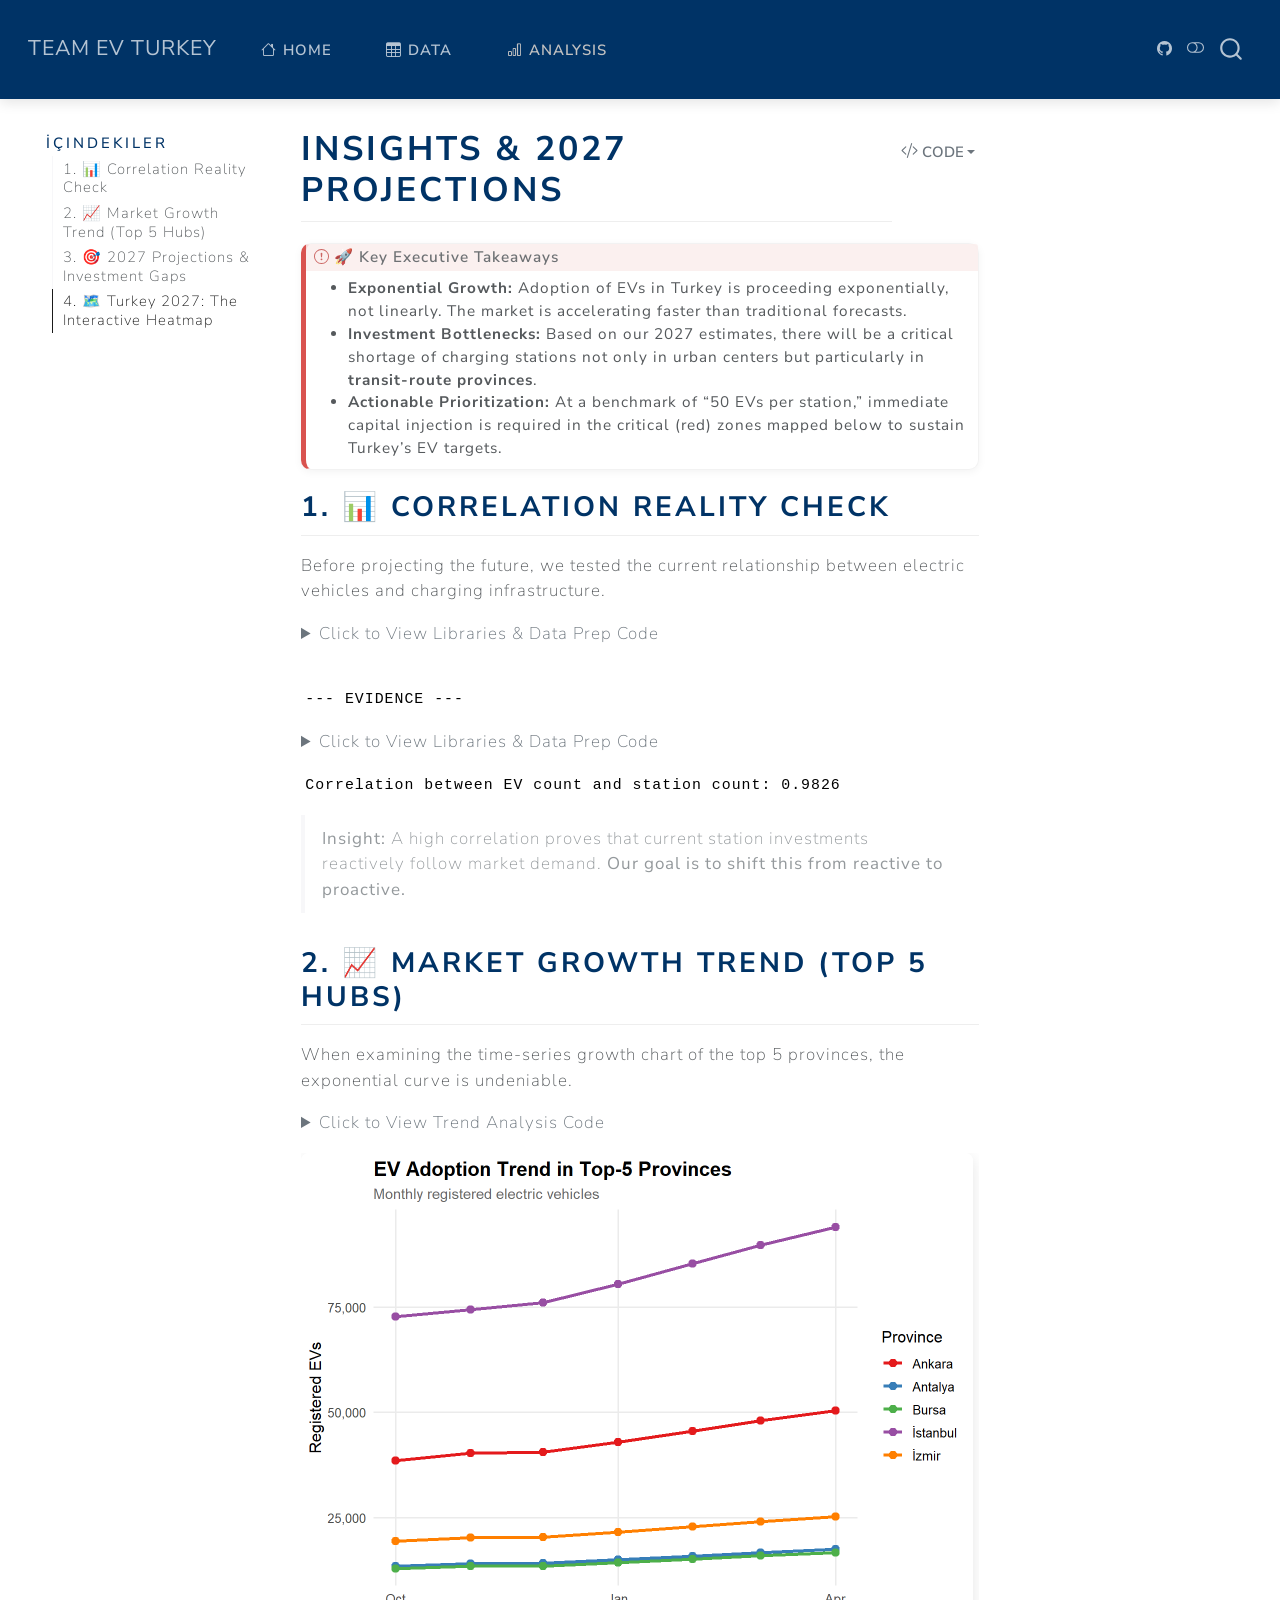
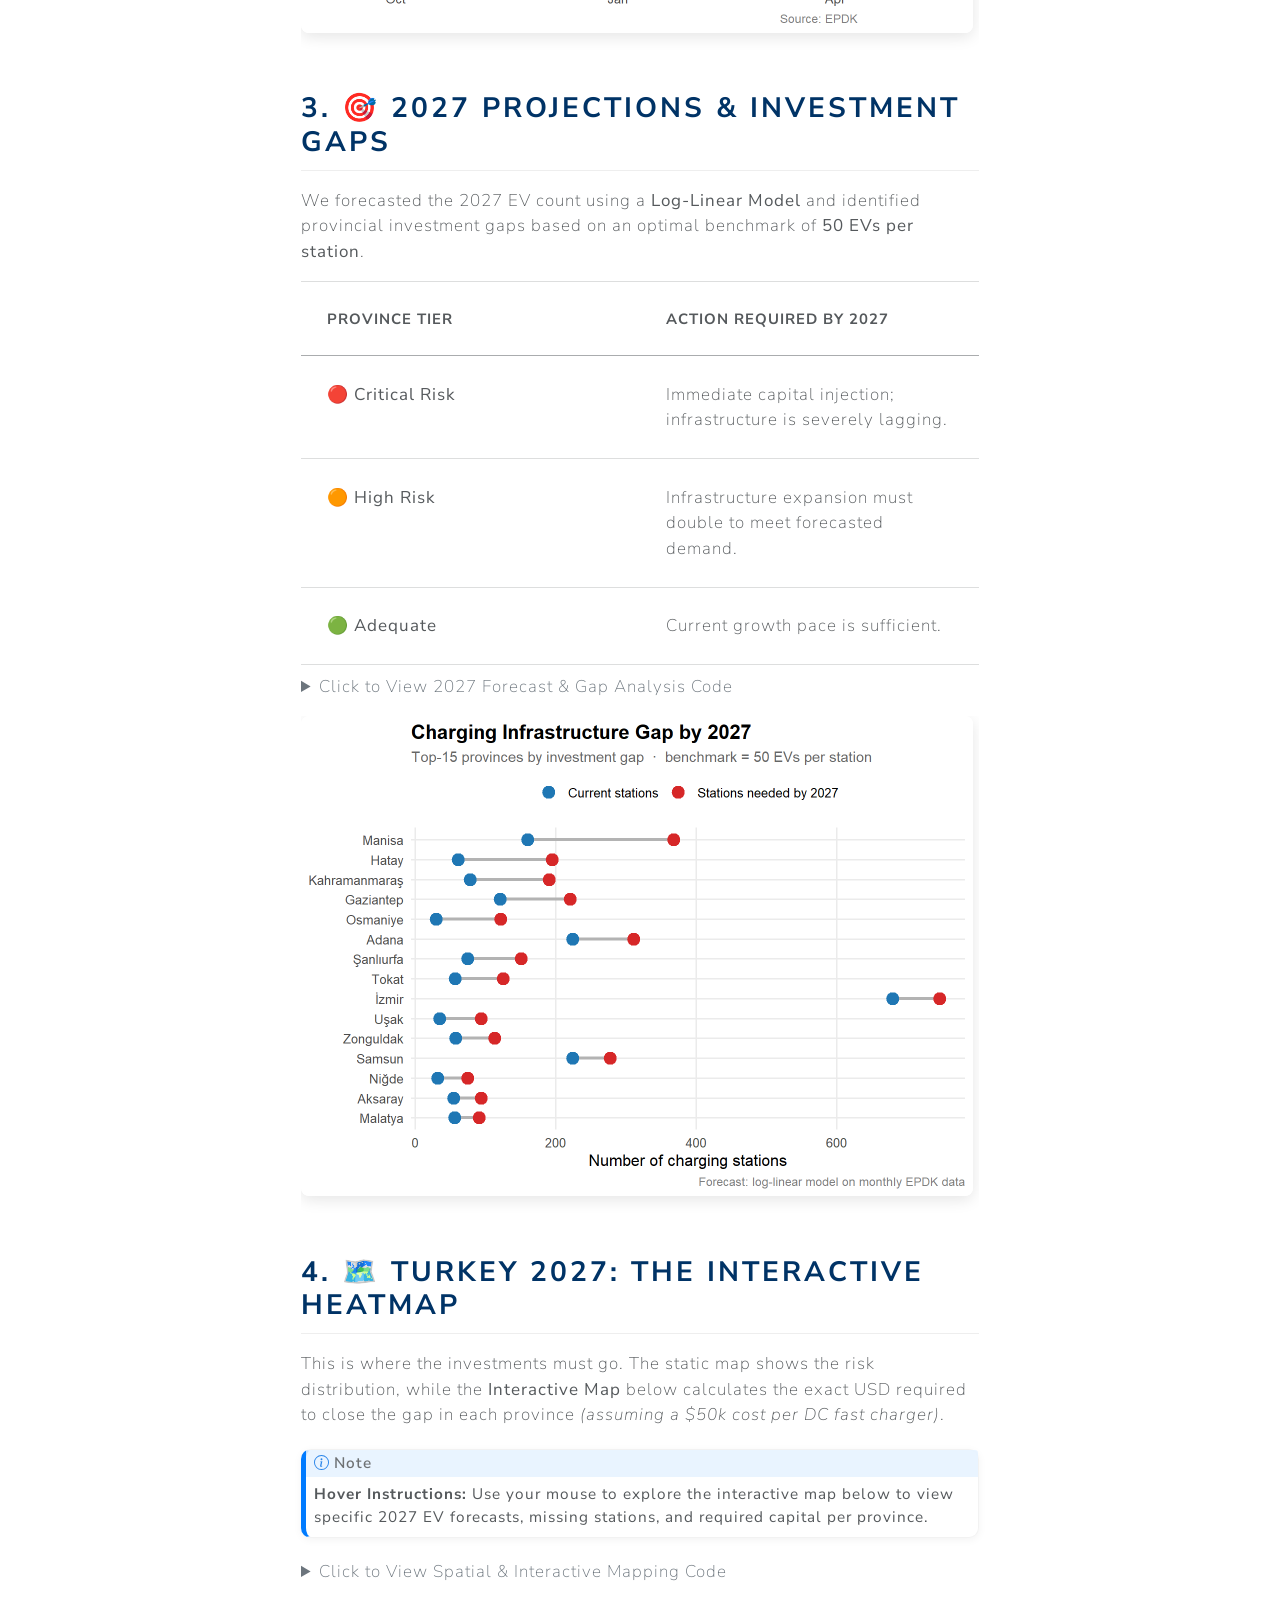
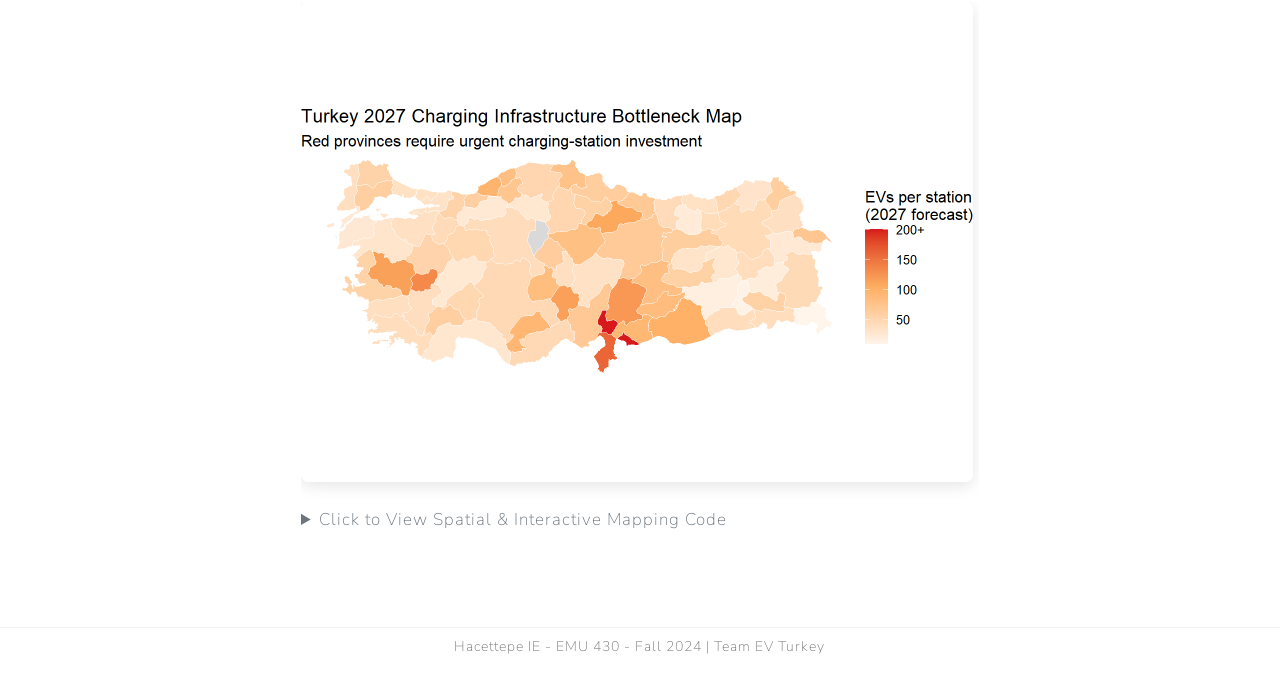
==== commit ecff043a: "Tema,font,görsel değişiklikler ve core question" ====
--- a/docs/analysis.html
+++ b/docs/analysis.html
@@ -2,13 +2,16 @@
 <html xmlns="http://www.w3.org/1999/xhtml" lang="en" xml:lang="en"><head>
 
 <meta charset="utf-8">
-<meta name="generator" content="quarto-1.8.25">
+<meta name="generator" content="quarto-1.9.29">
 
 <meta name="viewport" content="width=device-width, initial-scale=1.0, user-scalable=yes">
 
 
 <title>Insights &amp; 2027 Projections – Team EV Turkey</title>
 <style>
+/* Default styles provided by pandoc.
+** See https://pandoc.org/MANUAL.html#variables-for-html for config info.
+*/
 code{white-space: pre-wrap;}
 span.smallcaps{font-variant: small-caps;}
 div.columns{display: flex; gap: min(4vw, 1.5em);}
@@ -67,19 +70,18 @@
 <meta name="quarto:offset" content="./">
 <script src="site_libs/quarto-html/quarto.js" type="module"></script>
 <script src="site_libs/quarto-html/tabsets/tabsets.js" type="module"></script>
-<script src="site_libs/quarto-html/axe/axe-check.js" type="module"></script>
 <script src="site_libs/quarto-html/popper.min.js"></script>
 <script src="site_libs/quarto-html/tippy.umd.min.js"></script>
 <script src="site_libs/quarto-html/anchor.min.js"></script>
 <link href="site_libs/quarto-html/tippy.css" rel="stylesheet">
-<link href="site_libs/quarto-html/quarto-syntax-highlighting-7b89279ff1a6dce999919e0e67d4d9ec.css" rel="stylesheet" class="quarto-color-scheme" id="quarto-text-highlighting-styles">
-<link href="site_libs/quarto-html/quarto-syntax-highlighting-dark-707d8167ce6003fca903bfe2be84ab7f.css" rel="stylesheet" class="quarto-color-scheme quarto-color-alternate" id="quarto-text-highlighting-styles">
-<link href="site_libs/quarto-html/quarto-syntax-highlighting-7b89279ff1a6dce999919e0e67d4d9ec.css" rel="stylesheet" class="quarto-color-scheme-extra" id="quarto-text-highlighting-styles">
+<link href="site_libs/quarto-html/quarto-syntax-highlighting-dfa48a90d809c806c7ea2d5aecd9fc66.css" rel="stylesheet" class="quarto-color-scheme" id="quarto-text-highlighting-styles">
+<link href="site_libs/quarto-html/quarto-syntax-highlighting-dark-b7e9d026a7057f9c7db5de69bd565a73.css" rel="stylesheet" class="quarto-color-scheme quarto-color-alternate" id="quarto-text-highlighting-styles">
+<link href="site_libs/quarto-html/quarto-syntax-highlighting-dfa48a90d809c806c7ea2d5aecd9fc66.css" rel="stylesheet" class="quarto-color-scheme-extra" id="quarto-text-highlighting-styles">
 <script src="site_libs/bootstrap/bootstrap.min.js"></script>
 <link href="site_libs/bootstrap/bootstrap-icons.css" rel="stylesheet">
-<link href="site_libs/bootstrap/bootstrap-88d95c9a95b436205d17c3563f9cdc3f.min.css" rel="stylesheet" append-hash="true" class="quarto-color-scheme" id="quarto-bootstrap" data-mode="light">
-<link href="site_libs/bootstrap/bootstrap-dark-9adbf2089b59a8fd79dfb063bee7d901.min.css" rel="stylesheet" append-hash="true" class="quarto-color-scheme quarto-color-alternate" id="quarto-bootstrap" data-mode="dark">
-<link href="site_libs/bootstrap/bootstrap-88d95c9a95b436205d17c3563f9cdc3f.min.css" rel="stylesheet" append-hash="true" class="quarto-color-scheme-extra" id="quarto-bootstrap" data-mode="light">
+<link href="site_libs/bootstrap/bootstrap-f0b09aa8865005aa16030095dc0580e4.min.css" rel="stylesheet" append-hash="true" class="quarto-color-scheme" id="quarto-bootstrap" data-mode="light">
+<link href="site_libs/bootstrap/bootstrap-dark-189acafdd542bb917a5eafebce35ac0d.min.css" rel="stylesheet" append-hash="true" class="quarto-color-scheme quarto-color-alternate" id="quarto-bootstrap" data-mode="dark">
+<link href="site_libs/bootstrap/bootstrap-f0b09aa8865005aa16030095dc0580e4.min.css" rel="stylesheet" append-hash="true" class="quarto-color-scheme-extra" id="quarto-bootstrap" data-mode="light">
 <script id="quarto-search-options" type="application/json">{
   "location": "navbar",
   "copy-button": false,
@@ -282,8 +284,6 @@
     <nav class="navbar navbar-expand-lg " data-bs-theme="dark">
       <div class="navbar-container container-fluid">
       <div class="navbar-brand-container mx-auto">
-    <a href="./index.html" class="navbar-brand navbar-brand-logo">
-    </a>
     <a class="navbar-brand" href="./index.html">
     <span class="navbar-title">Team EV Turkey</span>
     </a>
@@ -1244,9 +1244,9 @@
 <span id="cb9-13"><a href="#cb9-13" aria-hidden="true" tabindex="-1"></a>::: callout-important</span>
 <span id="cb9-14"><a href="#cb9-14" aria-hidden="true" tabindex="-1"></a><span class="fu">## 🚀 Key Executive Takeaways</span></span>
 <span id="cb9-15"><a href="#cb9-15" aria-hidden="true" tabindex="-1"></a></span>
-<span id="cb9-16"><a href="#cb9-16" aria-hidden="true" tabindex="-1"></a><span class="ss">-   </span>**Exponential Growth:** Adoption of EVs in Turkey is proceeding exponentially, not linearly. The market is accelerating faster than traditional forecasts.</span>
-<span id="cb9-17"><a href="#cb9-17" aria-hidden="true" tabindex="-1"></a><span class="ss">-   </span>**Investment Bottlenecks:** Based on our 2027 estimates, there will be a critical shortage of charging stations not only in urban centers but particularly in **transit-route provinces**.</span>
-<span id="cb9-18"><a href="#cb9-18" aria-hidden="true" tabindex="-1"></a><span class="ss">-   </span>**Actionable Prioritization:** At a benchmark of "50 EVs per station," immediate capital injection is required in the critical (red) zones mapped below to sustain Turkey's EV targets.</span>
+<span id="cb9-16"><a href="#cb9-16" aria-hidden="true" tabindex="-1"></a><span class="ss">- </span>**Exponential Growth:** Adoption of EVs in Turkey is proceeding exponentially, not linearly. The market is accelerating faster than traditional forecasts.</span>
+<span id="cb9-17"><a href="#cb9-17" aria-hidden="true" tabindex="-1"></a><span class="ss">- </span>**Investment Bottlenecks:** Based on our 2027 estimates, there will be a critical shortage of charging stations not only in urban centers but particularly in **transit-route provinces**.</span>
+<span id="cb9-18"><a href="#cb9-18" aria-hidden="true" tabindex="-1"></a><span class="ss">- </span>**Actionable Prioritization:** At a benchmark of "50 EVs per station," immediate capital injection is required in the critical (red) zones mapped below to sustain Turkey's EV targets.</span>
 <span id="cb9-19"><a href="#cb9-19" aria-hidden="true" tabindex="-1"></a>:::</span>
 <span id="cb9-20"><a href="#cb9-20" aria-hidden="true" tabindex="-1"></a></span>
 <span id="cb9-21"><a href="#cb9-21" aria-hidden="true" tabindex="-1"></a><span class="fu">## 1. 📊 Correlation Reality Check</span></span>
@@ -1375,7 +1375,7 @@
 <span id="cb9-144"><a href="#cb9-144" aria-hidden="true" tabindex="-1"></a>We forecasted the 2027 EV count using a **Log-Linear Model** and identified provincial investment gaps based on an optimal benchmark of **50 EVs per station**.</span>
 <span id="cb9-145"><a href="#cb9-145" aria-hidden="true" tabindex="-1"></a></span>
 <span id="cb9-146"><a href="#cb9-146" aria-hidden="true" tabindex="-1"></a><span class="pp">|</span> Province Tier <span class="pp">|</span> Action Required by 2027 <span class="pp">|</span></span>
-<span id="cb9-147"><a href="#cb9-147" aria-hidden="true" tabindex="-1"></a><span class="pp">|:---|:---|</span></span>
+<span id="cb9-147"><a href="#cb9-147" aria-hidden="true" tabindex="-1"></a><span class="pp">|:-----------------------------------|:-----------------------------------|</span></span>
 <span id="cb9-148"><a href="#cb9-148" aria-hidden="true" tabindex="-1"></a><span class="pp">|</span> 🔴 **Critical Risk** <span class="pp">|</span> Immediate capital injection; infrastructure is severely lagging. <span class="pp">|</span></span>
 <span id="cb9-149"><a href="#cb9-149" aria-hidden="true" tabindex="-1"></a><span class="pp">|</span> 🟠 **High Risk** <span class="pp">|</span> Infrastructure expansion must double to meet forecasted demand. <span class="pp">|</span></span>
 <span id="cb9-150"><a href="#cb9-150" aria-hidden="true" tabindex="-1"></a><span class="pp">|</span> 🟢 **Adequate** <span class="pp">|</span> Current growth pace is sufficient. <span class="pp">|</span></span>
--- a/docs/site_libs/quarto-html/quarto-syntax-highlighting-dfa48a90d809c806c7ea2d5aecd9fc66.css
+++ b/docs/site_libs/quarto-html/quarto-syntax-highlighting-dfa48a90d809c806c7ea2d5aecd9fc66.css
@@ -0,0 +1,236 @@
+/* quarto syntax highlight colors */
+:root {
+  --quarto-hl-ot-color: #003B4F;
+  --quarto-hl-at-color: #657422;
+  --quarto-hl-ss-color: #20794D;
+  --quarto-hl-an-color: #5E5E5E;
+  --quarto-hl-fu-color: #4758AB;
+  --quarto-hl-st-color: #20794D;
+  --quarto-hl-cf-color: #003B4F;
+  --quarto-hl-op-color: #5E5E5E;
+  --quarto-hl-er-color: #AD0000;
+  --quarto-hl-bn-color: #AD0000;
+  --quarto-hl-al-color: #AD0000;
+  --quarto-hl-va-color: #111111;
+  --quarto-hl-bu-color: inherit;
+  --quarto-hl-ex-color: inherit;
+  --quarto-hl-pp-color: #AD0000;
+  --quarto-hl-in-color: #5E5E5E;
+  --quarto-hl-vs-color: #20794D;
+  --quarto-hl-wa-color: #5E5E5E;
+  --quarto-hl-do-color: #5E5E5E;
+  --quarto-hl-im-color: #00769E;
+  --quarto-hl-ch-color: #20794D;
+  --quarto-hl-dt-color: #AD0000;
+  --quarto-hl-fl-color: #AD0000;
+  --quarto-hl-co-color: #5E5E5E;
+  --quarto-hl-cv-color: #5E5E5E;
+  --quarto-hl-cn-color: #8f5902;
+  --quarto-hl-sc-color: #5E5E5E;
+  --quarto-hl-dv-color: #AD0000;
+  --quarto-hl-kw-color: #003B4F;
+}
+
+/* other quarto variables */
+:root {
+  --quarto-font-monospace: SFMono-Regular, Menlo, Monaco, Consolas, "Liberation Mono", "Courier New", monospace;
+}
+
+/* syntax highlight based on Pandoc's rules */
+pre > code.sourceCode > span {
+  color: #003B4F;
+}
+
+code.sourceCode > span {
+  color: #003B4F;
+}
+
+div.sourceCode,
+div.sourceCode pre.sourceCode {
+  color: #003B4F;
+}
+
+/* Normal */
+code span {
+  color: #003B4F;
+}
+
+/* Alert */
+code span.al {
+  color: #AD0000;
+  font-style: inherit;
+}
+
+/* Annotation */
+code span.an {
+  color: #5E5E5E;
+  font-style: inherit;
+}
+
+/* Attribute */
+code span.at {
+  color: #657422;
+  font-style: inherit;
+}
+
+/* BaseN */
+code span.bn {
+  color: #AD0000;
+  font-style: inherit;
+}
+
+/* BuiltIn */
+code span.bu {
+  font-style: inherit;
+}
+
+/* ControlFlow */
+code span.cf {
+  color: #003B4F;
+  font-weight: bold;
+  font-style: inherit;
+}
+
+/* Char */
+code span.ch {
+  color: #20794D;
+  font-style: inherit;
+}
+
+/* Constant */
+code span.cn {
+  color: #8f5902;
+  font-style: inherit;
+}
+
+/* Comment */
+code span.co {
+  color: #5E5E5E;
+  font-style: inherit;
+}
+
+/* CommentVar */
+code span.cv {
+  color: #5E5E5E;
+  font-style: italic;
+}
+
+/* Documentation */
+code span.do {
+  color: #5E5E5E;
+  font-style: italic;
+}
+
+/* DataType */
+code span.dt {
+  color: #AD0000;
+  font-style: inherit;
+}
+
+/* DecVal */
+code span.dv {
+  color: #AD0000;
+  font-style: inherit;
+}
+
+/* Error */
+code span.er {
+  color: #AD0000;
+  font-style: inherit;
+}
+
+/* Extension */
+code span.ex {
+  font-style: inherit;
+}
+
+/* Float */
+code span.fl {
+  color: #AD0000;
+  font-style: inherit;
+}
+
+/* Function */
+code span.fu {
+  color: #4758AB;
+  font-style: inherit;
+}
+
+/* Import */
+code span.im {
+  color: #00769E;
+  font-style: inherit;
+}
+
+/* Information */
+code span.in {
+  color: #5E5E5E;
+  font-style: inherit;
+}
+
+/* Keyword */
+code span.kw {
+  color: #003B4F;
+  font-weight: bold;
+  font-style: inherit;
+}
+
+/* Operator */
+code span.op {
+  color: #5E5E5E;
+  font-style: inherit;
+}
+
+/* Other */
+code span.ot {
+  color: #003B4F;
+  font-style: inherit;
+}
+
+/* Preprocessor */
+code span.pp {
+  color: #AD0000;
+  font-style: inherit;
+}
+
+/* SpecialChar */
+code span.sc {
+  color: #5E5E5E;
+  font-style: inherit;
+}
+
+/* SpecialString */
+code span.ss {
+  color: #20794D;
+  font-style: inherit;
+}
+
+/* String */
+code span.st {
+  color: #20794D;
+  font-style: inherit;
+}
+
+/* Variable */
+code span.va {
+  color: #111111;
+  font-style: inherit;
+}
+
+/* VerbatimString */
+code span.vs {
+  color: #20794D;
+  font-style: inherit;
+}
+
+/* Warning */
+code span.wa {
+  color: #5E5E5E;
+  font-style: italic;
+}
+
+.prevent-inlining {
+  content: "</";
+}
+
+/*# sourceMappingURL=916b8b1f574d6be81b69014f6125e791.css.map */
--- a/docs/site_libs/quarto-html/quarto-syntax-highlighting-dark-b7e9d026a7057f9c7db5de69bd565a73.css
+++ b/docs/site_libs/quarto-html/quarto-syntax-highlighting-dark-b7e9d026a7057f9c7db5de69bd565a73.css
@@ -0,0 +1,219 @@
+/* quarto syntax highlight colors */
+:root {
+  --quarto-hl-al-color: #f07178;
+  --quarto-hl-an-color: #d4d0ab;
+  --quarto-hl-at-color: #00e0e0;
+  --quarto-hl-bn-color: #d4d0ab;
+  --quarto-hl-bu-color: #abe338;
+  --quarto-hl-ch-color: #abe338;
+  --quarto-hl-co-color: #f8f8f2;
+  --quarto-hl-cv-color: #ffd700;
+  --quarto-hl-cn-color: #ffd700;
+  --quarto-hl-cf-color: #ffa07a;
+  --quarto-hl-dt-color: #ffa07a;
+  --quarto-hl-dv-color: #d4d0ab;
+  --quarto-hl-do-color: #f8f8f2;
+  --quarto-hl-er-color: #f07178;
+  --quarto-hl-ex-color: #00e0e0;
+  --quarto-hl-fl-color: #d4d0ab;
+  --quarto-hl-fu-color: #ffa07a;
+  --quarto-hl-im-color: #abe338;
+  --quarto-hl-in-color: #d4d0ab;
+  --quarto-hl-kw-color: #ffa07a;
+  --quarto-hl-op-color: #ffa07a;
+  --quarto-hl-ot-color: #00e0e0;
+  --quarto-hl-pp-color: #dcc6e0;
+  --quarto-hl-re-color: #00e0e0;
+  --quarto-hl-sc-color: #abe338;
+  --quarto-hl-ss-color: #abe338;
+  --quarto-hl-st-color: #abe338;
+  --quarto-hl-va-color: #00e0e0;
+  --quarto-hl-vs-color: #abe338;
+  --quarto-hl-wa-color: #dcc6e0;
+}
+
+/* other quarto variables */
+:root {
+  --quarto-font-monospace: SFMono-Regular, Menlo, Monaco, Consolas, "Liberation Mono", "Courier New", monospace;
+}
+
+/* syntax highlight based on Pandoc's rules */
+pre > code.sourceCode > span {
+  color: #f8f8f2;
+}
+
+code.sourceCode > span {
+  color: #f8f8f2;
+}
+
+div.sourceCode,
+div.sourceCode pre.sourceCode {
+  color: #f8f8f2;
+}
+
+/* Normal */
+code span {
+  color: #f8f8f2;
+}
+
+/* Alert */
+code span.al {
+  color: #f07178;
+}
+
+/* Annotation */
+code span.an {
+  color: #d4d0ab;
+}
+
+/* Attribute */
+code span.at {
+  color: #00e0e0;
+}
+
+/* BaseN */
+code span.bn {
+  color: #d4d0ab;
+}
+
+/* BuiltIn */
+code span.bu {
+  color: #abe338;
+}
+
+/* ControlFlow */
+code span.cf {
+  font-weight: bold;
+  color: #ffa07a;
+}
+
+/* Char */
+code span.ch {
+  color: #abe338;
+}
+
+/* Constant */
+code span.cn {
+  color: #ffd700;
+}
+
+/* Comment */
+code span.co {
+  font-style: italic;
+  color: #f8f8f2;
+}
+
+/* CommentVar */
+code span.cv {
+  color: #ffd700;
+}
+
+/* Documentation */
+code span.do {
+  color: #f8f8f2;
+}
+
+/* DataType */
+code span.dt {
+  color: #ffa07a;
+}
+
+/* DecVal */
+code span.dv {
+  color: #d4d0ab;
+}
+
+/* Error */
+code span.er {
+  color: #f07178;
+  text-decoration: underline;
+}
+
+/* Extension */
+code span.ex {
+  font-weight: bold;
+  color: #00e0e0;
+}
+
+/* Float */
+code span.fl {
+  color: #d4d0ab;
+}
+
+/* Function */
+code span.fu {
+  color: #ffa07a;
+}
+
+/* Import */
+code span.im {
+  color: #abe338;
+}
+
+/* Information */
+code span.in {
+  color: #d4d0ab;
+}
+
+/* Keyword */
+code span.kw {
+  font-weight: bold;
+  color: #ffa07a;
+}
+
+/* Operator */
+code span.op {
+  color: #ffa07a;
+}
+
+/* Other */
+code span.ot {
+  color: #00e0e0;
+}
+
+/* Preprocessor */
+code span.pp {
+  color: #dcc6e0;
+}
+
+/* RegionMarker */
+code span.re {
+  background-color: #f8f8f2;
+  color: #00e0e0;
+}
+
+/* SpecialChar */
+code span.sc {
+  color: #abe338;
+}
+
+/* SpecialString */
+code span.ss {
+  color: #abe338;
+}
+
+/* String */
+code span.st {
+  color: #abe338;
+}
+
+/* Variable */
+code span.va {
+  color: #00e0e0;
+}
+
+/* VerbatimString */
+code span.vs {
+  color: #abe338;
+}
+
+/* Warning */
+code span.wa {
+  color: #dcc6e0;
+}
+
+.prevent-inlining {
+  content: "</";
+}
+
+/*# sourceMappingURL=554ef7e7644e540ae2e4cc89a2b693c9.css.map */
--- a/docs/site_libs/quarto-html/quarto-syntax-highlighting-dfa48a90d809c806c7ea2d5aecd9fc66.css
+++ b/docs/site_libs/quarto-html/quarto-syntax-highlighting-dfa48a90d809c806c7ea2d5aecd9fc66.css
@@ -0,0 +1,236 @@
+/* quarto syntax highlight colors */
+:root {
+  --quarto-hl-ot-color: #003B4F;
+  --quarto-hl-at-color: #657422;
+  --quarto-hl-ss-color: #20794D;
+  --quarto-hl-an-color: #5E5E5E;
+  --quarto-hl-fu-color: #4758AB;
+  --quarto-hl-st-color: #20794D;
+  --quarto-hl-cf-color: #003B4F;
+  --quarto-hl-op-color: #5E5E5E;
+  --quarto-hl-er-color: #AD0000;
+  --quarto-hl-bn-color: #AD0000;
+  --quarto-hl-al-color: #AD0000;
+  --quarto-hl-va-color: #111111;
+  --quarto-hl-bu-color: inherit;
+  --quarto-hl-ex-color: inherit;
+  --quarto-hl-pp-color: #AD0000;
+  --quarto-hl-in-color: #5E5E5E;
+  --quarto-hl-vs-color: #20794D;
+  --quarto-hl-wa-color: #5E5E5E;
+  --quarto-hl-do-color: #5E5E5E;
+  --quarto-hl-im-color: #00769E;
+  --quarto-hl-ch-color: #20794D;
+  --quarto-hl-dt-color: #AD0000;
+  --quarto-hl-fl-color: #AD0000;
+  --quarto-hl-co-color: #5E5E5E;
+  --quarto-hl-cv-color: #5E5E5E;
+  --quarto-hl-cn-color: #8f5902;
+  --quarto-hl-sc-color: #5E5E5E;
+  --quarto-hl-dv-color: #AD0000;
+  --quarto-hl-kw-color: #003B4F;
+}
+
+/* other quarto variables */
+:root {
+  --quarto-font-monospace: SFMono-Regular, Menlo, Monaco, Consolas, "Liberation Mono", "Courier New", monospace;
+}
+
+/* syntax highlight based on Pandoc's rules */
+pre > code.sourceCode > span {
+  color: #003B4F;
+}
+
+code.sourceCode > span {
+  color: #003B4F;
+}
+
+div.sourceCode,
+div.sourceCode pre.sourceCode {
+  color: #003B4F;
+}
+
+/* Normal */
+code span {
+  color: #003B4F;
+}
+
+/* Alert */
+code span.al {
+  color: #AD0000;
+  font-style: inherit;
+}
+
+/* Annotation */
+code span.an {
+  color: #5E5E5E;
+  font-style: inherit;
+}
+
+/* Attribute */
+code span.at {
+  color: #657422;
+  font-style: inherit;
+}
+
+/* BaseN */
+code span.bn {
+  color: #AD0000;
+  font-style: inherit;
+}
+
+/* BuiltIn */
+code span.bu {
+  font-style: inherit;
+}
+
+/* ControlFlow */
+code span.cf {
+  color: #003B4F;
+  font-weight: bold;
+  font-style: inherit;
+}
+
+/* Char */
+code span.ch {
+  color: #20794D;
+  font-style: inherit;
+}
+
+/* Constant */
+code span.cn {
+  color: #8f5902;
+  font-style: inherit;
+}
+
+/* Comment */
+code span.co {
+  color: #5E5E5E;
+  font-style: inherit;
+}
+
+/* CommentVar */
+code span.cv {
+  color: #5E5E5E;
+  font-style: italic;
+}
+
+/* Documentation */
+code span.do {
+  color: #5E5E5E;
+  font-style: italic;
+}
+
+/* DataType */
+code span.dt {
+  color: #AD0000;
+  font-style: inherit;
+}
+
+/* DecVal */
+code span.dv {
+  color: #AD0000;
+  font-style: inherit;
+}
+
+/* Error */
+code span.er {
+  color: #AD0000;
+  font-style: inherit;
+}
+
+/* Extension */
+code span.ex {
+  font-style: inherit;
+}
+
+/* Float */
+code span.fl {
+  color: #AD0000;
+  font-style: inherit;
+}
+
+/* Function */
+code span.fu {
+  color: #4758AB;
+  font-style: inherit;
+}
+
+/* Import */
+code span.im {
+  color: #00769E;
+  font-style: inherit;
+}
+
+/* Information */
+code span.in {
+  color: #5E5E5E;
+  font-style: inherit;
+}
+
+/* Keyword */
+code span.kw {
+  color: #003B4F;
+  font-weight: bold;
+  font-style: inherit;
+}
+
+/* Operator */
+code span.op {
+  color: #5E5E5E;
+  font-style: inherit;
+}
+
+/* Other */
+code span.ot {
+  color: #003B4F;
+  font-style: inherit;
+}
+
+/* Preprocessor */
+code span.pp {
+  color: #AD0000;
+  font-style: inherit;
+}
+
+/* SpecialChar */
+code span.sc {
+  color: #5E5E5E;
+  font-style: inherit;
+}
+
+/* SpecialString */
+code span.ss {
+  color: #20794D;
+  font-style: inherit;
+}
+
+/* String */
+code span.st {
+  color: #20794D;
+  font-style: inherit;
+}
+
+/* Variable */
+code span.va {
+  color: #111111;
+  font-style: inherit;
+}
+
+/* VerbatimString */
+code span.vs {
+  color: #20794D;
+  font-style: inherit;
+}
+
+/* Warning */
+code span.wa {
+  color: #5E5E5E;
+  font-style: italic;
+}
+
+.prevent-inlining {
+  content: "</";
+}
+
+/*# sourceMappingURL=916b8b1f574d6be81b69014f6125e791.css.map */
--- a/docs/styles.css
+++ b/docs/styles.css
@@ -0,0 +1,32 @@
+/* css styles */
+/* Başlıkları ve fontları özelleştirme */
+h1, h2, h3 {
+  color: #003366;
+  font-weight: 700;
+  border-bottom: 1px solid #eee;
+  padding-bottom: 10px;
+}
+
+/* Navbar stilini iyileştirme */
+.navbar {
+  box-shadow: 0 4px 12px rgba(0,0,0,0.1);
+}
+
+/* Callout (bilgi kutuları) kutularını modernleştirme */
+.callout {
+  border-radius: 10px;
+  border-left-width: 5px;
+  box-shadow: 0 2px 8px rgba(0,0,0,0.05);
+}
+
+/* Grafiklerin etrafına hafif gölge ekleme */
+img, .plotly, .leaflet {
+  border-radius: 8px;
+  box-shadow: 0 4px 15px rgba(0,0,0,0.1);
+  margin-bottom: 20px;
+}
+
+/* Kod bloklarını daha kibar gösterme */
+.code-copy-button {
+  background-color: #003366;
+}
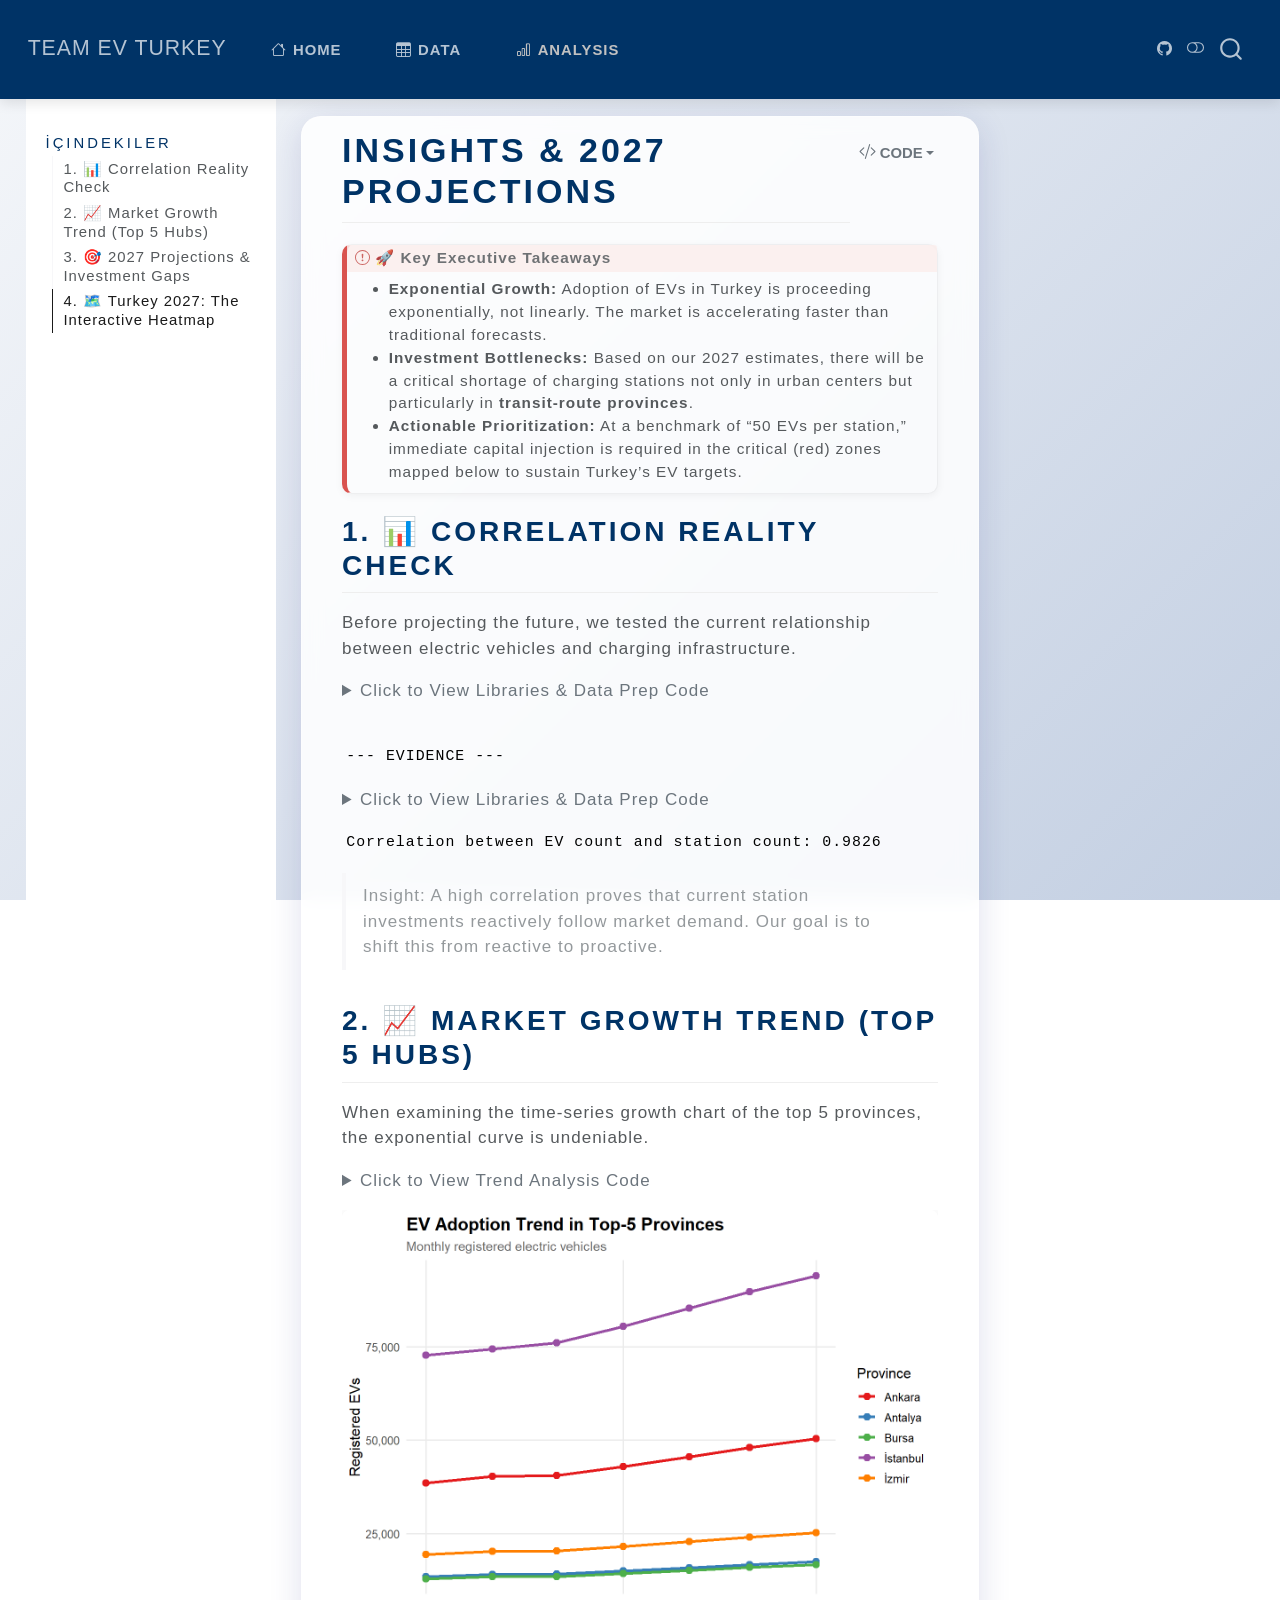
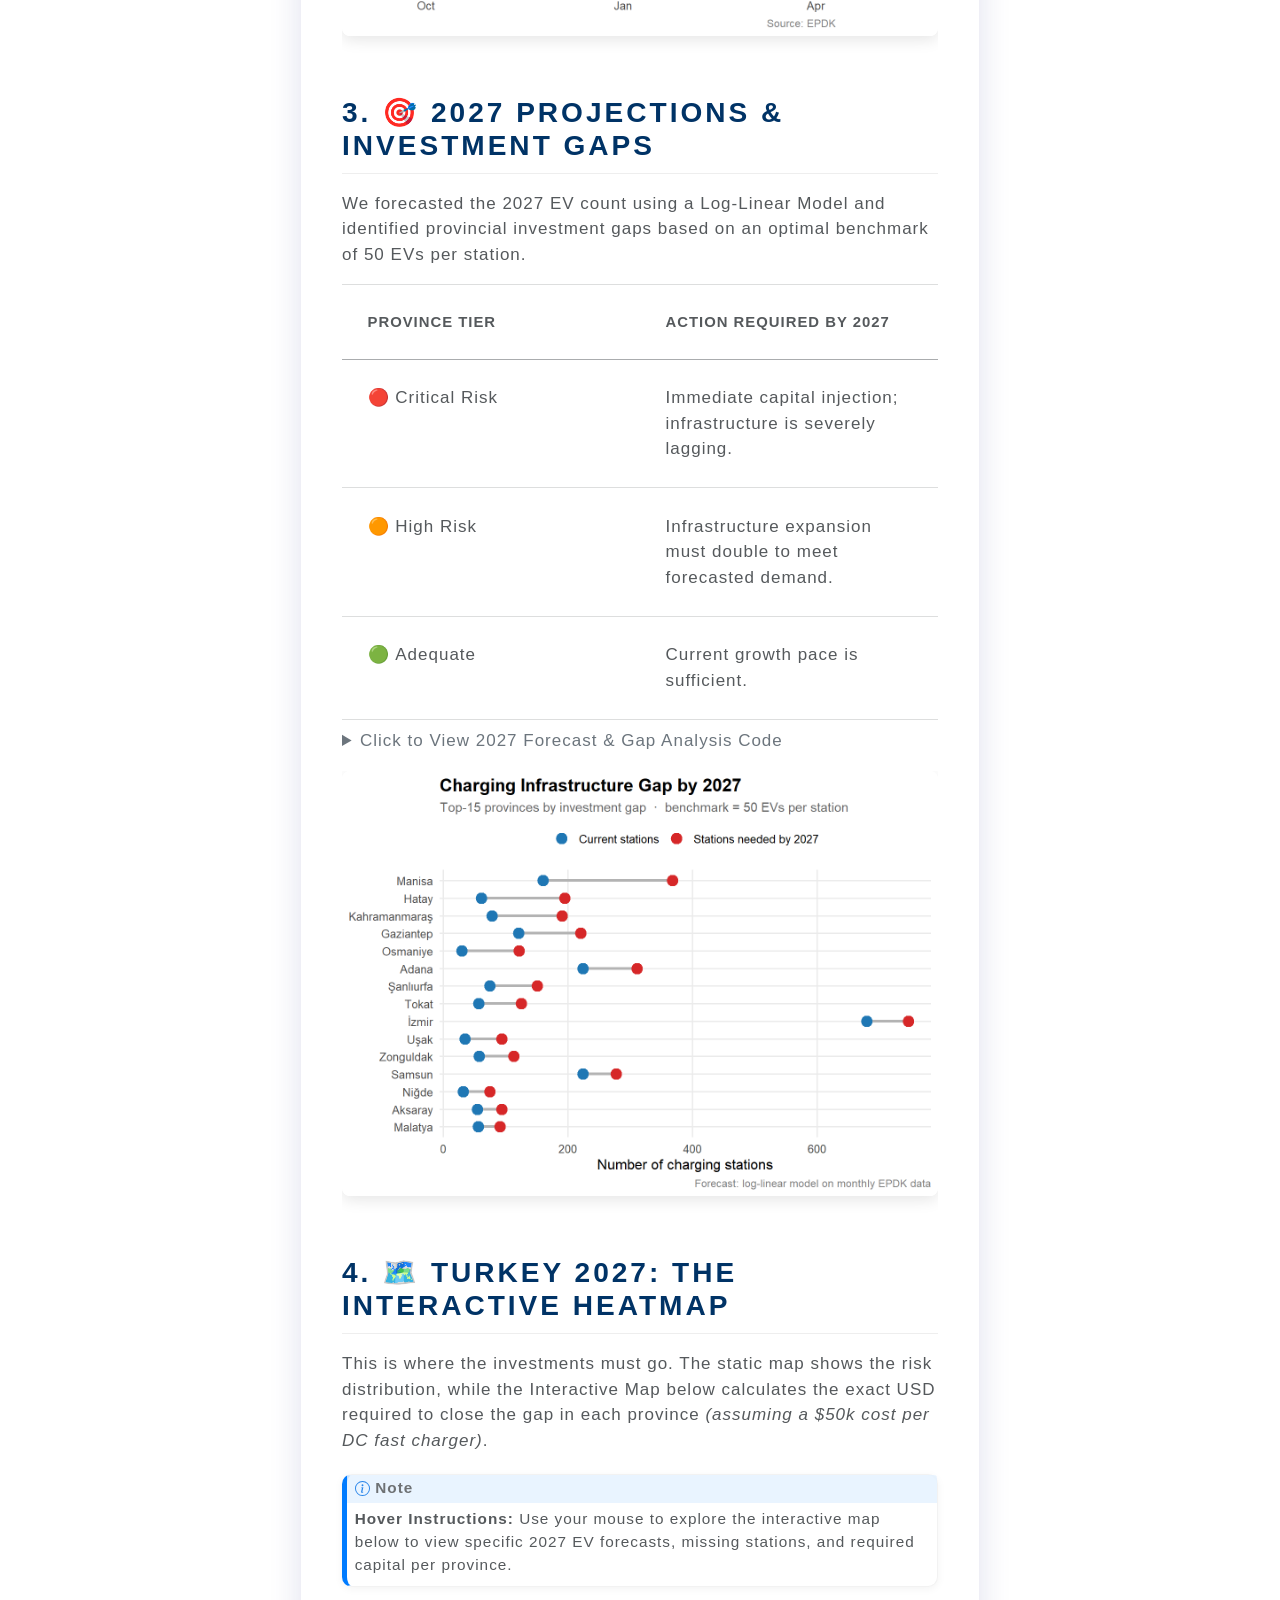
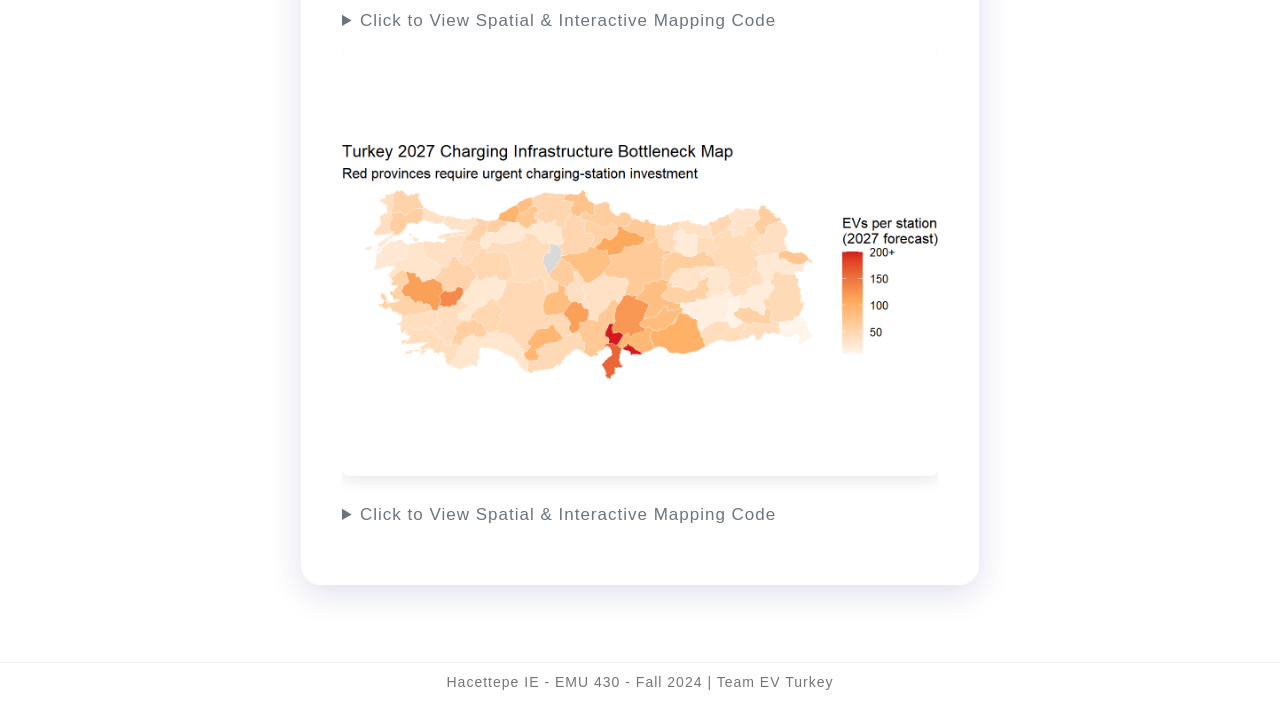
==== commit fa7d83ff: "Chef's Touch" ====
--- a/docs/analysis.html
+++ b/docs/analysis.html
@@ -68,6 +68,7 @@
 <script src="site_libs/quarto-search/fuse.min.js"></script>
 <script src="site_libs/quarto-search/quarto-search.js"></script>
 <meta name="quarto:offset" content="./">
+<link href="./https://raw.githubusercontent.com/google/material-design-icons/master/png/device/battery_charging_full/materialicons/48dp/1x/baseline_battery_charging_full_black_48dp.png" rel="icon" type="image/png">
 <script src="site_libs/quarto-html/quarto.js" type="module"></script>
 <script src="site_libs/quarto-html/tabsets/tabsets.js" type="module"></script>
 <script src="site_libs/quarto-html/popper.min.js"></script>
--- a/docs/styles.css
+++ b/docs/styles.css
@@ -29,4 +29,78 @@
 /* Kod bloklarını daha kibar gösterme */
 .code-copy-button {
   background-color: #003366;
+}
+/* Mevcut kodların varsa burada durabilir */
+
+body {
+  background-color: #f8f9fa;
+  font-family: 'Inter', sans-serif;
+}
+
+.page-columns .content {
+  background: rgba(255, 255, 255, 0.85); /* Hafif şeffaf beyaz */
+  backdrop-filter: blur(10px); /* Arka planı bulanıklaştırır */
+  border-radius: 20px;
+  border: 1px solid rgba(255, 255, 255, 0.3);
+  box-shadow: 0 8px 32px 0 rgba(31, 38, 135, 0.15); /* Daha yumuşak ve derin gölge */
+  padding: 40px;
+}
+body {
+  background: linear-gradient(135deg, #f5f7fa 0%, #c3cfe2 100%);
+  background-attachment: fixed; /* Sayfa kaydıkça arka plan sabit kalır, derinlik katar */
+}
+a {
+  color: #007bff; /* Elektrik mavisi */
+  transition: all 0.3s ease; /* Fareyle üzerine gelince yumuşak geçiş yapar */
+}
+
+a:hover {
+  color: #00d4ff;
+  text-decoration: none;
+}
+/* Sayfa arka planına derinlik katan gradyan */
+body {
+  background: linear-gradient(135deg, #f5f7fa 0%, #c3cfe2 100%);
+  background-attachment: fixed;
+}
+
+/* Kartların şeffaf ve modern (Glassmorphism) tasarımı */
+.glass-card {
+  background: rgba(255, 255, 255, 0.7); /* Şeffaflık seviyesi */
+  backdrop-filter: blur(12px); /* Arkadaki rengi bulanıklaştırır */
+  -webkit-backdrop-filter: blur(12px);
+  border-radius: 15px;
+  border: 1px solid rgba(255, 255, 255, 0.3);
+  box-shadow: 0 8px 32px 0 rgba(31, 38, 135, 0.1);
+  padding: 25px;
+  margin-bottom: 20px;
+  transition: all 0.3s ease; /* Fareyle üzerine gelince yumuşak hareket */
+}
+
+/* Fareyle üzerine gelindiğinde (Hover) efekt */
+.glass-card:hover {
+  transform: translateY(-8px); /* Hafif yukarı kalkar */
+  box-shadow: 0 12px 40px 0 rgba(31, 38, 135, 0.2);
+  background: rgba(255, 255, 255, 0.9);
+}
+
+/* Başlıkların rengini kurumsal lacivert yap */
+.glass-card h4 {
+  color: #003366;
+  margin-bottom: 10px;
+}
+/* Yazıların yukarıdan aşağıya yavaşça süzülerek gelmesi */
+@keyframes fadeInDown {
+  from {
+    opacity: 0;
+    transform: translate3d(0, -20px, 0);
+  }
+  to {
+    opacity: 1;
+    transform: translate3d(0, 0, 0);
+  }
+}
+
+.column-screen h1, .column-screen h3 {
+  animation: fadeInDown 1.5s ease-out;
 }
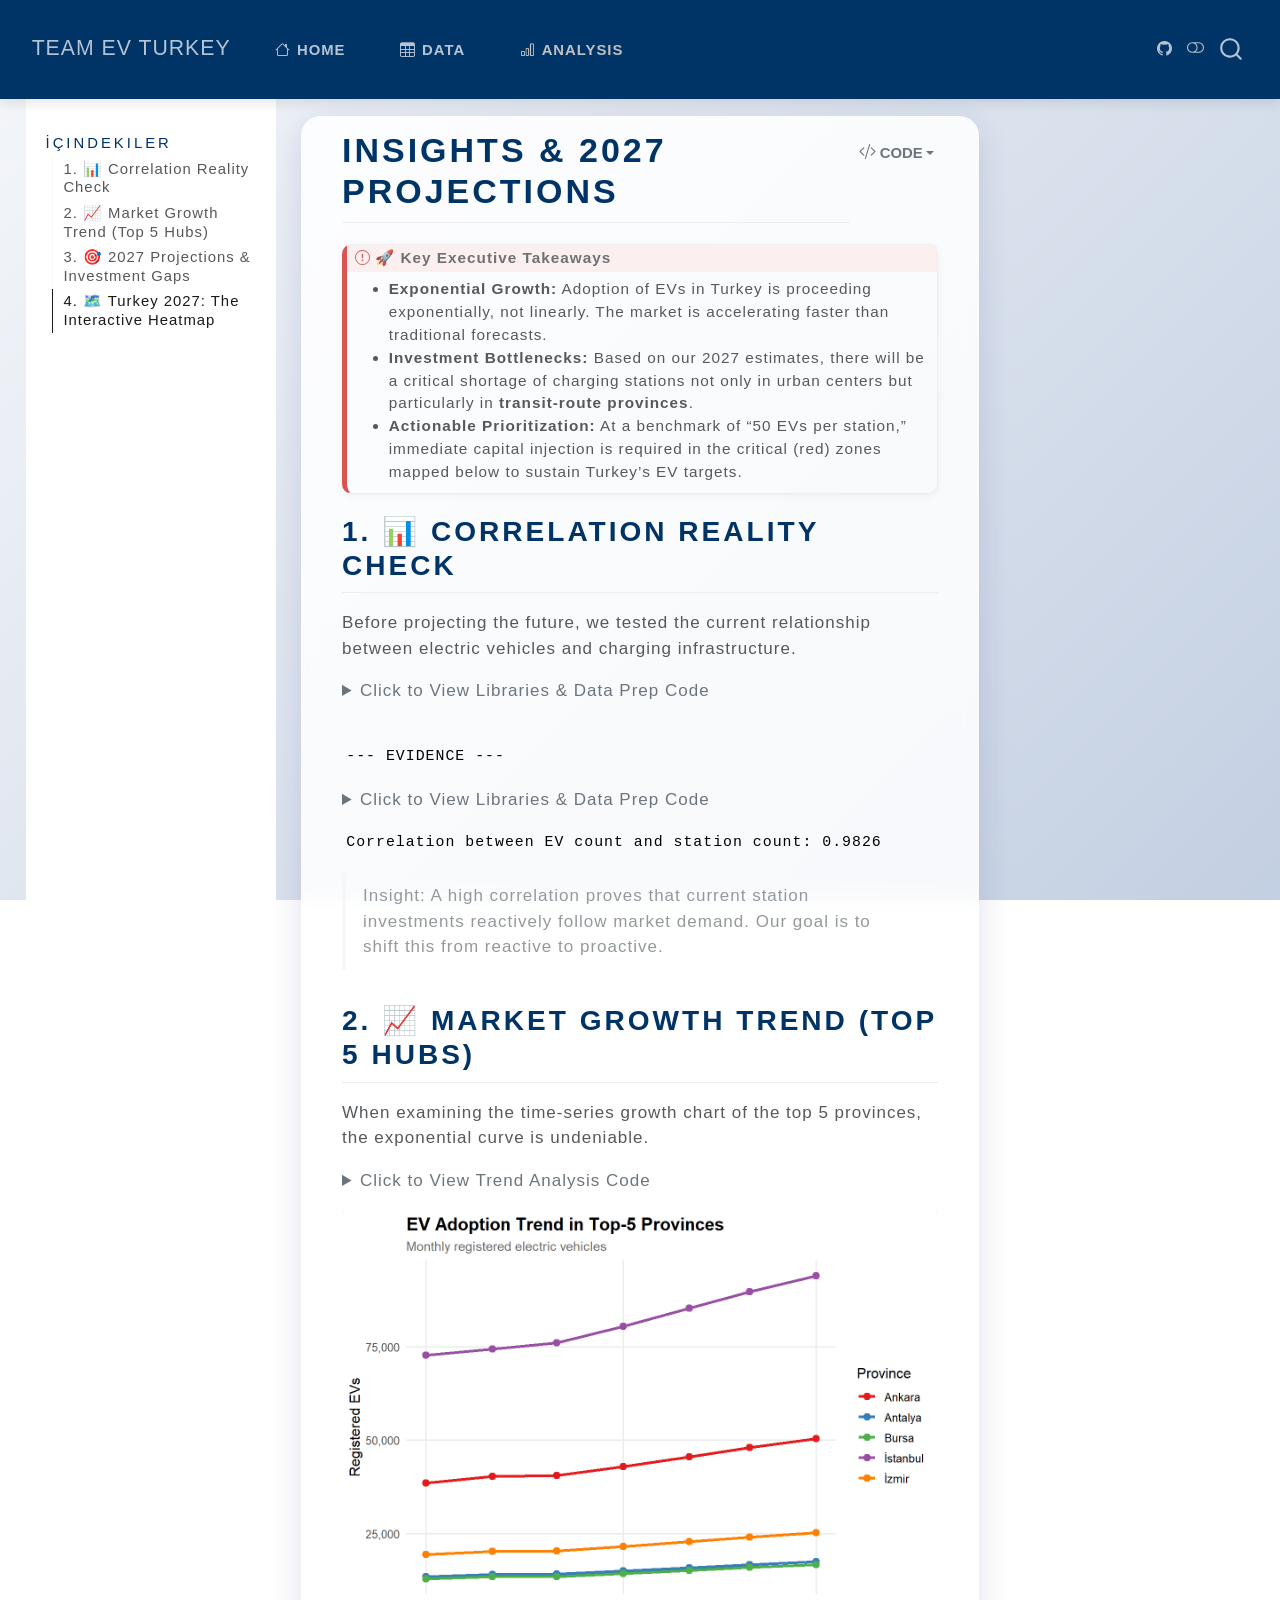
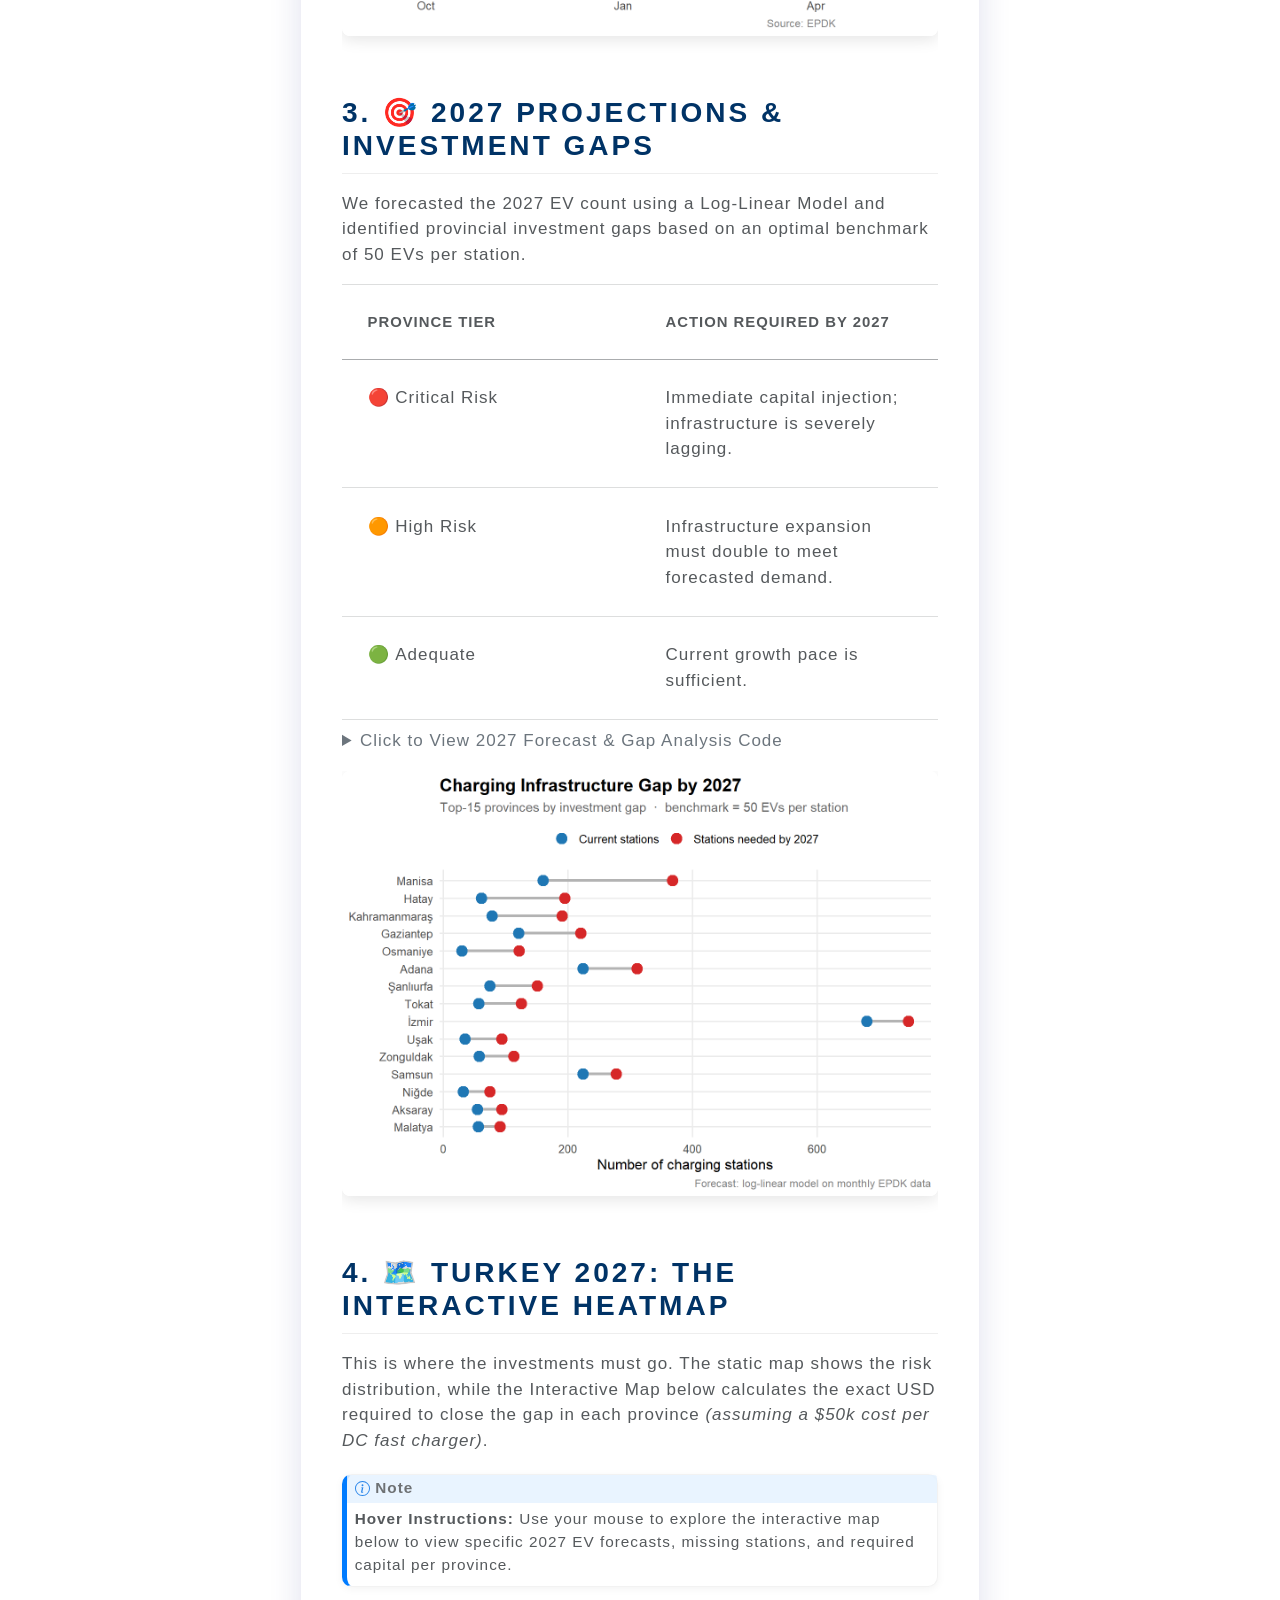
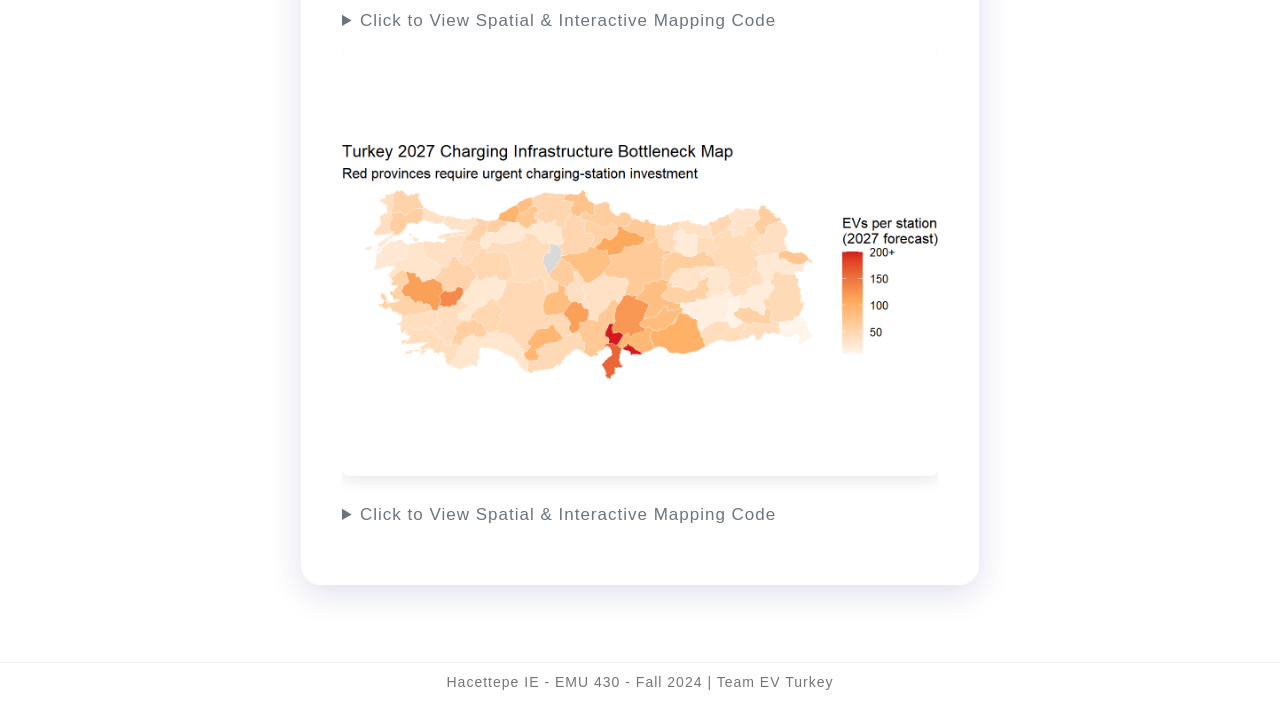
==== commit 8afc9b50: "Project migrated from 2024 to 2026 repository" ====
--- a/docs/analysis.html
+++ b/docs/analysis.html
@@ -2,16 +2,13 @@
 <html xmlns="http://www.w3.org/1999/xhtml" lang="en" xml:lang="en"><head>
 
 <meta charset="utf-8">
-<meta name="generator" content="quarto-1.9.29">
+<meta name="generator" content="quarto-1.8.25">
 
 <meta name="viewport" content="width=device-width, initial-scale=1.0, user-scalable=yes">
 
 
 <title>Insights &amp; 2027 Projections – Team EV Turkey</title>
 <style>
-/* Default styles provided by pandoc.
-** See https://pandoc.org/MANUAL.html#variables-for-html for config info.
-*/
 code{white-space: pre-wrap;}
 span.smallcaps{font-variant: small-caps;}
 div.columns{display: flex; gap: min(4vw, 1.5em);}
@@ -71,18 +68,19 @@
 <link href="./https://raw.githubusercontent.com/google/material-design-icons/master/png/device/battery_charging_full/materialicons/48dp/1x/baseline_battery_charging_full_black_48dp.png" rel="icon" type="image/png">
 <script src="site_libs/quarto-html/quarto.js" type="module"></script>
 <script src="site_libs/quarto-html/tabsets/tabsets.js" type="module"></script>
+<script src="site_libs/quarto-html/axe/axe-check.js" type="module"></script>
 <script src="site_libs/quarto-html/popper.min.js"></script>
 <script src="site_libs/quarto-html/tippy.umd.min.js"></script>
 <script src="site_libs/quarto-html/anchor.min.js"></script>
 <link href="site_libs/quarto-html/tippy.css" rel="stylesheet">
-<link href="site_libs/quarto-html/quarto-syntax-highlighting-dfa48a90d809c806c7ea2d5aecd9fc66.css" rel="stylesheet" class="quarto-color-scheme" id="quarto-text-highlighting-styles">
-<link href="site_libs/quarto-html/quarto-syntax-highlighting-dark-b7e9d026a7057f9c7db5de69bd565a73.css" rel="stylesheet" class="quarto-color-scheme quarto-color-alternate" id="quarto-text-highlighting-styles">
-<link href="site_libs/quarto-html/quarto-syntax-highlighting-dfa48a90d809c806c7ea2d5aecd9fc66.css" rel="stylesheet" class="quarto-color-scheme-extra" id="quarto-text-highlighting-styles">
+<link href="site_libs/quarto-html/quarto-syntax-highlighting-7b89279ff1a6dce999919e0e67d4d9ec.css" rel="stylesheet" class="quarto-color-scheme" id="quarto-text-highlighting-styles">
+<link href="site_libs/quarto-html/quarto-syntax-highlighting-dark-707d8167ce6003fca903bfe2be84ab7f.css" rel="stylesheet" class="quarto-color-scheme quarto-color-alternate" id="quarto-text-highlighting-styles">
+<link href="site_libs/quarto-html/quarto-syntax-highlighting-7b89279ff1a6dce999919e0e67d4d9ec.css" rel="stylesheet" class="quarto-color-scheme-extra" id="quarto-text-highlighting-styles">
 <script src="site_libs/bootstrap/bootstrap.min.js"></script>
 <link href="site_libs/bootstrap/bootstrap-icons.css" rel="stylesheet">
-<link href="site_libs/bootstrap/bootstrap-f0b09aa8865005aa16030095dc0580e4.min.css" rel="stylesheet" append-hash="true" class="quarto-color-scheme" id="quarto-bootstrap" data-mode="light">
-<link href="site_libs/bootstrap/bootstrap-dark-189acafdd542bb917a5eafebce35ac0d.min.css" rel="stylesheet" append-hash="true" class="quarto-color-scheme quarto-color-alternate" id="quarto-bootstrap" data-mode="dark">
-<link href="site_libs/bootstrap/bootstrap-f0b09aa8865005aa16030095dc0580e4.min.css" rel="stylesheet" append-hash="true" class="quarto-color-scheme-extra" id="quarto-bootstrap" data-mode="light">
+<link href="site_libs/bootstrap/bootstrap-743a8433c710c74d60f99ba239a18893.min.css" rel="stylesheet" append-hash="true" class="quarto-color-scheme" id="quarto-bootstrap" data-mode="light">
+<link href="site_libs/bootstrap/bootstrap-dark-3b57930e583fd2c7e0f872b524e54519.min.css" rel="stylesheet" append-hash="true" class="quarto-color-scheme quarto-color-alternate" id="quarto-bootstrap" data-mode="dark">
+<link href="site_libs/bootstrap/bootstrap-743a8433c710c74d60f99ba239a18893.min.css" rel="stylesheet" append-hash="true" class="quarto-color-scheme-extra" id="quarto-bootstrap" data-mode="light">
 <script id="quarto-search-options" type="application/json">{
   "location": "navbar",
   "copy-button": false,
@@ -285,6 +283,8 @@
     <nav class="navbar navbar-expand-lg " data-bs-theme="dark">
       <div class="navbar-container container-fluid">
       <div class="navbar-brand-container mx-auto">
+    <a href="./index.html" class="navbar-brand navbar-brand-logo">
+    </a>
     <a class="navbar-brand" href="./index.html">
     <span class="navbar-title">Team EV Turkey</span>
     </a>
--- a/docs/site_libs/quarto-html/quarto-syntax-highlighting-7b89279ff1a6dce999919e0e67d4d9ec.css
+++ b/docs/site_libs/quarto-html/quarto-syntax-highlighting-7b89279ff1a6dce999919e0e67d4d9ec.css
@@ -0,0 +1,236 @@
+/* quarto syntax highlight colors */
+:root {
+  --quarto-hl-ot-color: #003B4F;
+  --quarto-hl-at-color: #657422;
+  --quarto-hl-ss-color: #20794D;
+  --quarto-hl-an-color: #5E5E5E;
+  --quarto-hl-fu-color: #4758AB;
+  --quarto-hl-st-color: #20794D;
+  --quarto-hl-cf-color: #003B4F;
+  --quarto-hl-op-color: #5E5E5E;
+  --quarto-hl-er-color: #AD0000;
+  --quarto-hl-bn-color: #AD0000;
+  --quarto-hl-al-color: #AD0000;
+  --quarto-hl-va-color: #111111;
+  --quarto-hl-bu-color: inherit;
+  --quarto-hl-ex-color: inherit;
+  --quarto-hl-pp-color: #AD0000;
+  --quarto-hl-in-color: #5E5E5E;
+  --quarto-hl-vs-color: #20794D;
+  --quarto-hl-wa-color: #5E5E5E;
+  --quarto-hl-do-color: #5E5E5E;
+  --quarto-hl-im-color: #00769E;
+  --quarto-hl-ch-color: #20794D;
+  --quarto-hl-dt-color: #AD0000;
+  --quarto-hl-fl-color: #AD0000;
+  --quarto-hl-co-color: #5E5E5E;
+  --quarto-hl-cv-color: #5E5E5E;
+  --quarto-hl-cn-color: #8f5902;
+  --quarto-hl-sc-color: #5E5E5E;
+  --quarto-hl-dv-color: #AD0000;
+  --quarto-hl-kw-color: #003B4F;
+}
+
+/* other quarto variables */
+:root {
+  --quarto-font-monospace: SFMono-Regular, Menlo, Monaco, Consolas, "Liberation Mono", "Courier New", monospace;
+}
+
+/* syntax highlight based on Pandoc's rules */
+pre > code.sourceCode > span {
+  color: #003B4F;
+}
+
+code.sourceCode > span {
+  color: #003B4F;
+}
+
+div.sourceCode,
+div.sourceCode pre.sourceCode {
+  color: #003B4F;
+}
+
+/* Normal */
+code span {
+  color: #003B4F;
+}
+
+/* Alert */
+code span.al {
+  color: #AD0000;
+  font-style: inherit;
+}
+
+/* Annotation */
+code span.an {
+  color: #5E5E5E;
+  font-style: inherit;
+}
+
+/* Attribute */
+code span.at {
+  color: #657422;
+  font-style: inherit;
+}
+
+/* BaseN */
+code span.bn {
+  color: #AD0000;
+  font-style: inherit;
+}
+
+/* BuiltIn */
+code span.bu {
+  font-style: inherit;
+}
+
+/* ControlFlow */
+code span.cf {
+  color: #003B4F;
+  font-weight: bold;
+  font-style: inherit;
+}
+
+/* Char */
+code span.ch {
+  color: #20794D;
+  font-style: inherit;
+}
+
+/* Constant */
+code span.cn {
+  color: #8f5902;
+  font-style: inherit;
+}
+
+/* Comment */
+code span.co {
+  color: #5E5E5E;
+  font-style: inherit;
+}
+
+/* CommentVar */
+code span.cv {
+  color: #5E5E5E;
+  font-style: italic;
+}
+
+/* Documentation */
+code span.do {
+  color: #5E5E5E;
+  font-style: italic;
+}
+
+/* DataType */
+code span.dt {
+  color: #AD0000;
+  font-style: inherit;
+}
+
+/* DecVal */
+code span.dv {
+  color: #AD0000;
+  font-style: inherit;
+}
+
+/* Error */
+code span.er {
+  color: #AD0000;
+  font-style: inherit;
+}
+
+/* Extension */
+code span.ex {
+  font-style: inherit;
+}
+
+/* Float */
+code span.fl {
+  color: #AD0000;
+  font-style: inherit;
+}
+
+/* Function */
+code span.fu {
+  color: #4758AB;
+  font-style: inherit;
+}
+
+/* Import */
+code span.im {
+  color: #00769E;
+  font-style: inherit;
+}
+
+/* Information */
+code span.in {
+  color: #5E5E5E;
+  font-style: inherit;
+}
+
+/* Keyword */
+code span.kw {
+  color: #003B4F;
+  font-weight: bold;
+  font-style: inherit;
+}
+
+/* Operator */
+code span.op {
+  color: #5E5E5E;
+  font-style: inherit;
+}
+
+/* Other */
+code span.ot {
+  color: #003B4F;
+  font-style: inherit;
+}
+
+/* Preprocessor */
+code span.pp {
+  color: #AD0000;
+  font-style: inherit;
+}
+
+/* SpecialChar */
+code span.sc {
+  color: #5E5E5E;
+  font-style: inherit;
+}
+
+/* SpecialString */
+code span.ss {
+  color: #20794D;
+  font-style: inherit;
+}
+
+/* String */
+code span.st {
+  color: #20794D;
+  font-style: inherit;
+}
+
+/* Variable */
+code span.va {
+  color: #111111;
+  font-style: inherit;
+}
+
+/* VerbatimString */
+code span.vs {
+  color: #20794D;
+  font-style: inherit;
+}
+
+/* Warning */
+code span.wa {
+  color: #5E5E5E;
+  font-style: italic;
+}
+
+.prevent-inlining {
+  content: "</";
+}
+
+/*# sourceMappingURL=3944bc705cfaf4c80e56f77c5205168a.css.map */
--- a/docs/site_libs/quarto-html/quarto-syntax-highlighting-dark-707d8167ce6003fca903bfe2be84ab7f.css
+++ b/docs/site_libs/quarto-html/quarto-syntax-highlighting-dark-707d8167ce6003fca903bfe2be84ab7f.css
@@ -0,0 +1,219 @@
+/* quarto syntax highlight colors */
+:root {
+  --quarto-hl-al-color: #f07178;
+  --quarto-hl-an-color: #d4d0ab;
+  --quarto-hl-at-color: #00e0e0;
+  --quarto-hl-bn-color: #d4d0ab;
+  --quarto-hl-bu-color: #abe338;
+  --quarto-hl-ch-color: #abe338;
+  --quarto-hl-co-color: #f8f8f2;
+  --quarto-hl-cv-color: #ffd700;
+  --quarto-hl-cn-color: #ffd700;
+  --quarto-hl-cf-color: #ffa07a;
+  --quarto-hl-dt-color: #ffa07a;
+  --quarto-hl-dv-color: #d4d0ab;
+  --quarto-hl-do-color: #f8f8f2;
+  --quarto-hl-er-color: #f07178;
+  --quarto-hl-ex-color: #00e0e0;
+  --quarto-hl-fl-color: #d4d0ab;
+  --quarto-hl-fu-color: #ffa07a;
+  --quarto-hl-im-color: #abe338;
+  --quarto-hl-in-color: #d4d0ab;
+  --quarto-hl-kw-color: #ffa07a;
+  --quarto-hl-op-color: #ffa07a;
+  --quarto-hl-ot-color: #00e0e0;
+  --quarto-hl-pp-color: #dcc6e0;
+  --quarto-hl-re-color: #00e0e0;
+  --quarto-hl-sc-color: #abe338;
+  --quarto-hl-ss-color: #abe338;
+  --quarto-hl-st-color: #abe338;
+  --quarto-hl-va-color: #00e0e0;
+  --quarto-hl-vs-color: #abe338;
+  --quarto-hl-wa-color: #dcc6e0;
+}
+
+/* other quarto variables */
+:root {
+  --quarto-font-monospace: SFMono-Regular, Menlo, Monaco, Consolas, "Liberation Mono", "Courier New", monospace;
+}
+
+/* syntax highlight based on Pandoc's rules */
+pre > code.sourceCode > span {
+  color: #f8f8f2;
+}
+
+code.sourceCode > span {
+  color: #f8f8f2;
+}
+
+div.sourceCode,
+div.sourceCode pre.sourceCode {
+  color: #f8f8f2;
+}
+
+/* Normal */
+code span {
+  color: #f8f8f2;
+}
+
+/* Alert */
+code span.al {
+  color: #f07178;
+}
+
+/* Annotation */
+code span.an {
+  color: #d4d0ab;
+}
+
+/* Attribute */
+code span.at {
+  color: #00e0e0;
+}
+
+/* BaseN */
+code span.bn {
+  color: #d4d0ab;
+}
+
+/* BuiltIn */
+code span.bu {
+  color: #abe338;
+}
+
+/* ControlFlow */
+code span.cf {
+  font-weight: bold;
+  color: #ffa07a;
+}
+
+/* Char */
+code span.ch {
+  color: #abe338;
+}
+
+/* Constant */
+code span.cn {
+  color: #ffd700;
+}
+
+/* Comment */
+code span.co {
+  font-style: italic;
+  color: #f8f8f2;
+}
+
+/* CommentVar */
+code span.cv {
+  color: #ffd700;
+}
+
+/* Documentation */
+code span.do {
+  color: #f8f8f2;
+}
+
+/* DataType */
+code span.dt {
+  color: #ffa07a;
+}
+
+/* DecVal */
+code span.dv {
+  color: #d4d0ab;
+}
+
+/* Error */
+code span.er {
+  color: #f07178;
+  text-decoration: underline;
+}
+
+/* Extension */
+code span.ex {
+  font-weight: bold;
+  color: #00e0e0;
+}
+
+/* Float */
+code span.fl {
+  color: #d4d0ab;
+}
+
+/* Function */
+code span.fu {
+  color: #ffa07a;
+}
+
+/* Import */
+code span.im {
+  color: #abe338;
+}
+
+/* Information */
+code span.in {
+  color: #d4d0ab;
+}
+
+/* Keyword */
+code span.kw {
+  font-weight: bold;
+  color: #ffa07a;
+}
+
+/* Operator */
+code span.op {
+  color: #ffa07a;
+}
+
+/* Other */
+code span.ot {
+  color: #00e0e0;
+}
+
+/* Preprocessor */
+code span.pp {
+  color: #dcc6e0;
+}
+
+/* RegionMarker */
+code span.re {
+  background-color: #f8f8f2;
+  color: #00e0e0;
+}
+
+/* SpecialChar */
+code span.sc {
+  color: #abe338;
+}
+
+/* SpecialString */
+code span.ss {
+  color: #abe338;
+}
+
+/* String */
+code span.st {
+  color: #abe338;
+}
+
+/* Variable */
+code span.va {
+  color: #00e0e0;
+}
+
+/* VerbatimString */
+code span.vs {
+  color: #abe338;
+}
+
+/* Warning */
+code span.wa {
+  color: #dcc6e0;
+}
+
+.prevent-inlining {
+  content: "</";
+}
+
+/*# sourceMappingURL=f5ab3bb6f5ded8da9f12dd3a91d3da26.css.map */
--- a/docs/site_libs/quarto-html/quarto-syntax-highlighting-7b89279ff1a6dce999919e0e67d4d9ec.css
+++ b/docs/site_libs/quarto-html/quarto-syntax-highlighting-7b89279ff1a6dce999919e0e67d4d9ec.css
@@ -0,0 +1,236 @@
+/* quarto syntax highlight colors */
+:root {
+  --quarto-hl-ot-color: #003B4F;
+  --quarto-hl-at-color: #657422;
+  --quarto-hl-ss-color: #20794D;
+  --quarto-hl-an-color: #5E5E5E;
+  --quarto-hl-fu-color: #4758AB;
+  --quarto-hl-st-color: #20794D;
+  --quarto-hl-cf-color: #003B4F;
+  --quarto-hl-op-color: #5E5E5E;
+  --quarto-hl-er-color: #AD0000;
+  --quarto-hl-bn-color: #AD0000;
+  --quarto-hl-al-color: #AD0000;
+  --quarto-hl-va-color: #111111;
+  --quarto-hl-bu-color: inherit;
+  --quarto-hl-ex-color: inherit;
+  --quarto-hl-pp-color: #AD0000;
+  --quarto-hl-in-color: #5E5E5E;
+  --quarto-hl-vs-color: #20794D;
+  --quarto-hl-wa-color: #5E5E5E;
+  --quarto-hl-do-color: #5E5E5E;
+  --quarto-hl-im-color: #00769E;
+  --quarto-hl-ch-color: #20794D;
+  --quarto-hl-dt-color: #AD0000;
+  --quarto-hl-fl-color: #AD0000;
+  --quarto-hl-co-color: #5E5E5E;
+  --quarto-hl-cv-color: #5E5E5E;
+  --quarto-hl-cn-color: #8f5902;
+  --quarto-hl-sc-color: #5E5E5E;
+  --quarto-hl-dv-color: #AD0000;
+  --quarto-hl-kw-color: #003B4F;
+}
+
+/* other quarto variables */
+:root {
+  --quarto-font-monospace: SFMono-Regular, Menlo, Monaco, Consolas, "Liberation Mono", "Courier New", monospace;
+}
+
+/* syntax highlight based on Pandoc's rules */
+pre > code.sourceCode > span {
+  color: #003B4F;
+}
+
+code.sourceCode > span {
+  color: #003B4F;
+}
+
+div.sourceCode,
+div.sourceCode pre.sourceCode {
+  color: #003B4F;
+}
+
+/* Normal */
+code span {
+  color: #003B4F;
+}
+
+/* Alert */
+code span.al {
+  color: #AD0000;
+  font-style: inherit;
+}
+
+/* Annotation */
+code span.an {
+  color: #5E5E5E;
+  font-style: inherit;
+}
+
+/* Attribute */
+code span.at {
+  color: #657422;
+  font-style: inherit;
+}
+
+/* BaseN */
+code span.bn {
+  color: #AD0000;
+  font-style: inherit;
+}
+
+/* BuiltIn */
+code span.bu {
+  font-style: inherit;
+}
+
+/* ControlFlow */
+code span.cf {
+  color: #003B4F;
+  font-weight: bold;
+  font-style: inherit;
+}
+
+/* Char */
+code span.ch {
+  color: #20794D;
+  font-style: inherit;
+}
+
+/* Constant */
+code span.cn {
+  color: #8f5902;
+  font-style: inherit;
+}
+
+/* Comment */
+code span.co {
+  color: #5E5E5E;
+  font-style: inherit;
+}
+
+/* CommentVar */
+code span.cv {
+  color: #5E5E5E;
+  font-style: italic;
+}
+
+/* Documentation */
+code span.do {
+  color: #5E5E5E;
+  font-style: italic;
+}
+
+/* DataType */
+code span.dt {
+  color: #AD0000;
+  font-style: inherit;
+}
+
+/* DecVal */
+code span.dv {
+  color: #AD0000;
+  font-style: inherit;
+}
+
+/* Error */
+code span.er {
+  color: #AD0000;
+  font-style: inherit;
+}
+
+/* Extension */
+code span.ex {
+  font-style: inherit;
+}
+
+/* Float */
+code span.fl {
+  color: #AD0000;
+  font-style: inherit;
+}
+
+/* Function */
+code span.fu {
+  color: #4758AB;
+  font-style: inherit;
+}
+
+/* Import */
+code span.im {
+  color: #00769E;
+  font-style: inherit;
+}
+
+/* Information */
+code span.in {
+  color: #5E5E5E;
+  font-style: inherit;
+}
+
+/* Keyword */
+code span.kw {
+  color: #003B4F;
+  font-weight: bold;
+  font-style: inherit;
+}
+
+/* Operator */
+code span.op {
+  color: #5E5E5E;
+  font-style: inherit;
+}
+
+/* Other */
+code span.ot {
+  color: #003B4F;
+  font-style: inherit;
+}
+
+/* Preprocessor */
+code span.pp {
+  color: #AD0000;
+  font-style: inherit;
+}
+
+/* SpecialChar */
+code span.sc {
+  color: #5E5E5E;
+  font-style: inherit;
+}
+
+/* SpecialString */
+code span.ss {
+  color: #20794D;
+  font-style: inherit;
+}
+
+/* String */
+code span.st {
+  color: #20794D;
+  font-style: inherit;
+}
+
+/* Variable */
+code span.va {
+  color: #111111;
+  font-style: inherit;
+}
+
+/* VerbatimString */
+code span.vs {
+  color: #20794D;
+  font-style: inherit;
+}
+
+/* Warning */
+code span.wa {
+  color: #5E5E5E;
+  font-style: italic;
+}
+
+.prevent-inlining {
+  content: "</";
+}
+
+/*# sourceMappingURL=3944bc705cfaf4c80e56f77c5205168a.css.map */
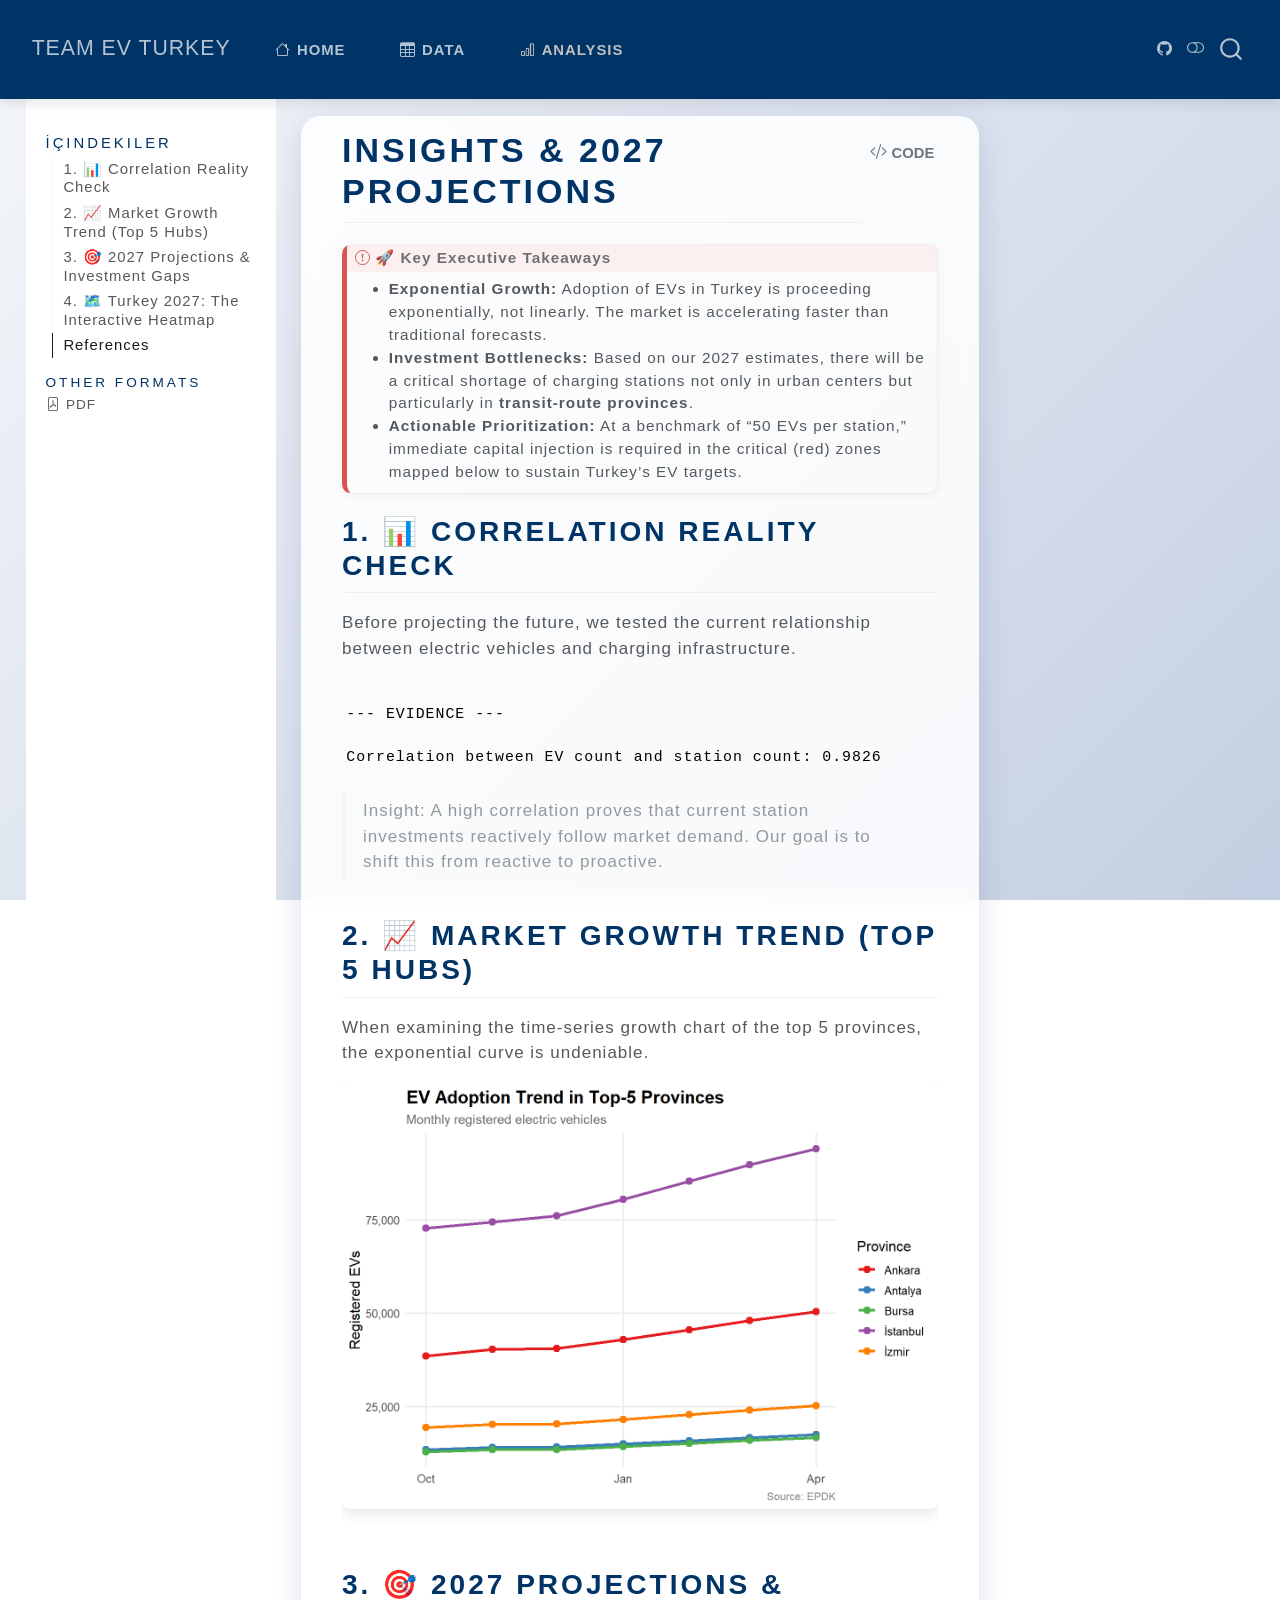
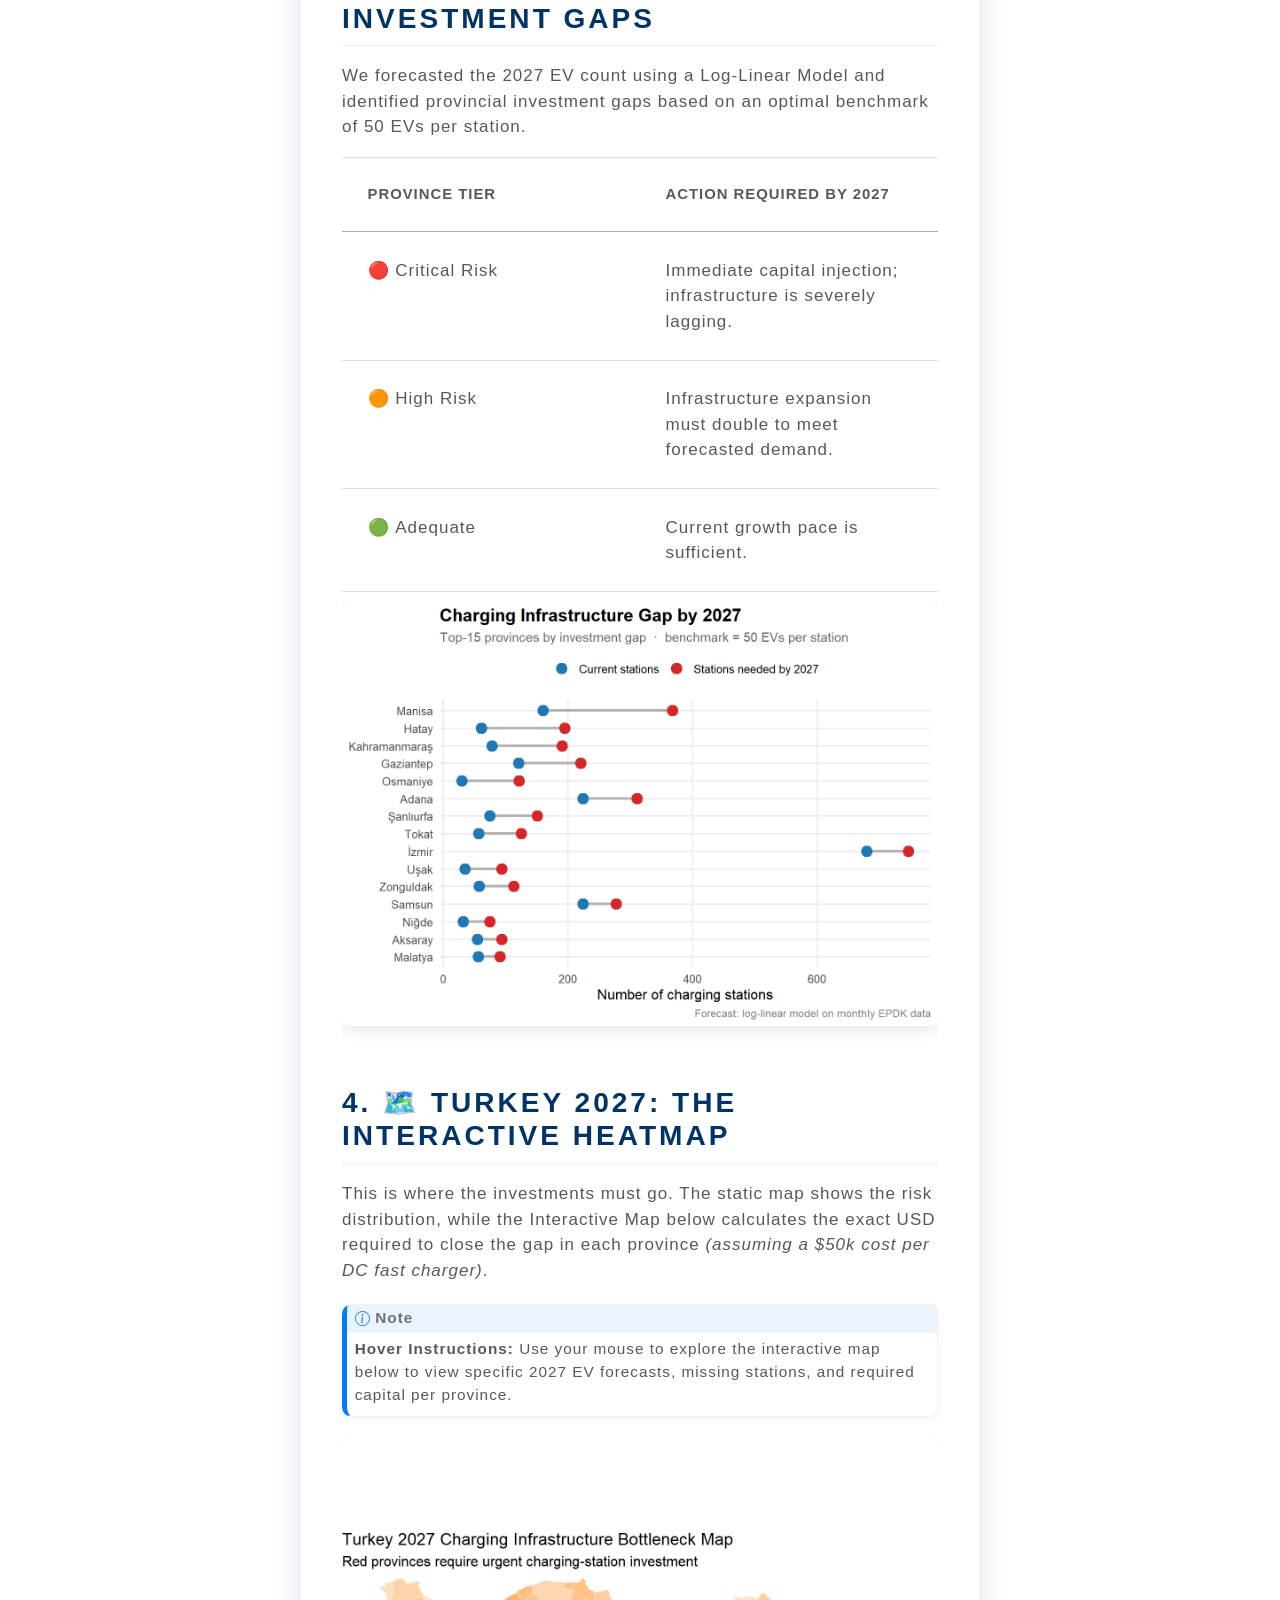
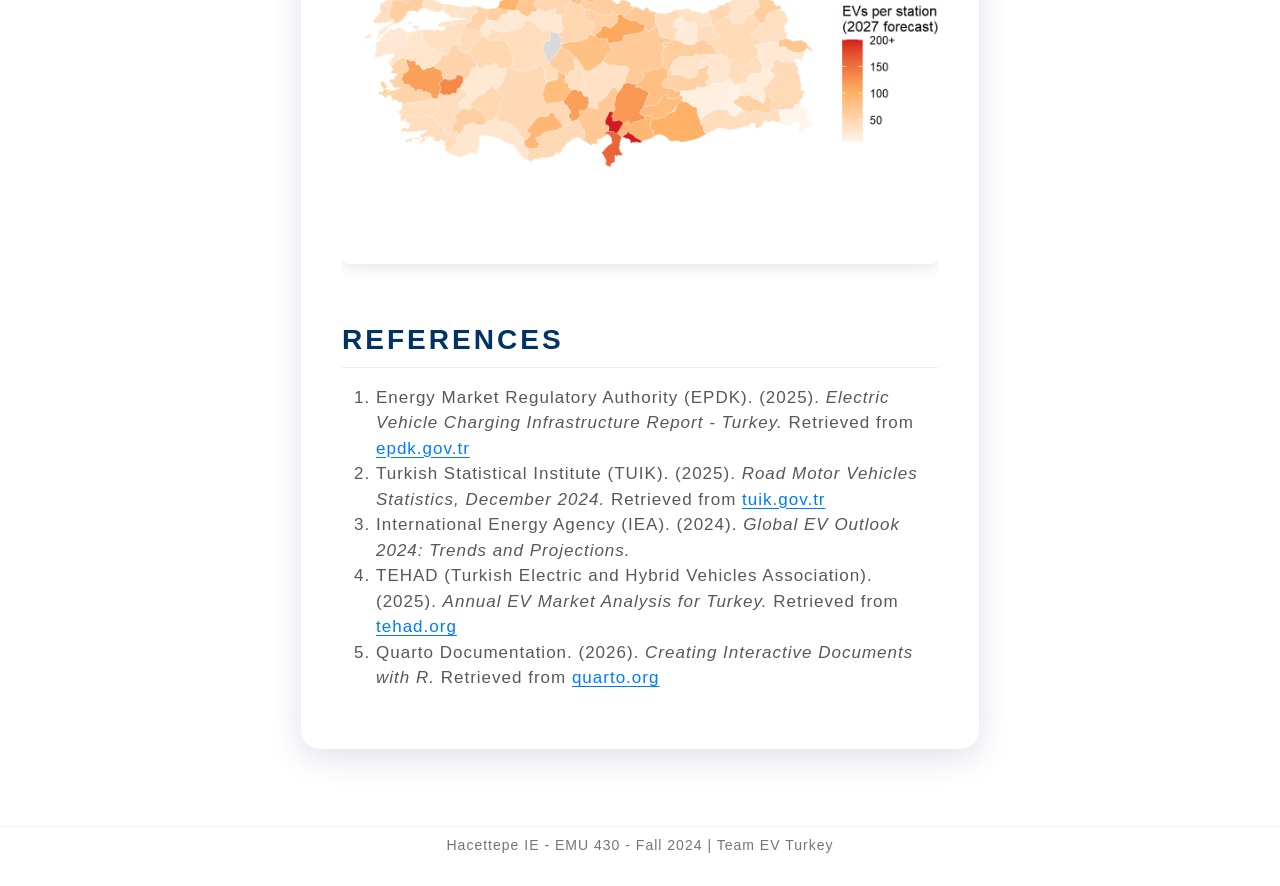
==== commit 66c4c34d: "Added official references" ====
--- a/docs/analysis.html
+++ b/docs/analysis.html
@@ -331,8 +331,9 @@
   <li><a href="#market-growth-trend-top-5-hubs" id="toc-market-growth-trend-top-5-hubs" class="nav-link" data-scroll-target="#market-growth-trend-top-5-hubs">2. 📈 Market Growth Trend (Top 5 Hubs)</a></li>
   <li><a href="#projections-investment-gaps" id="toc-projections-investment-gaps" class="nav-link" data-scroll-target="#projections-investment-gaps">3. 🎯 2027 Projections &amp; Investment Gaps</a></li>
   <li><a href="#turkey-2027-the-interactive-heatmap" id="toc-turkey-2027-the-interactive-heatmap" class="nav-link" data-scroll-target="#turkey-2027-the-interactive-heatmap">4. 🗺️ Turkey 2027: The Interactive Heatmap</a></li>
+  <li><a href="#references" id="toc-references" class="nav-link" data-scroll-target="#references">References</a></li>
   </ul>
-</nav>
+<div class="quarto-alternate-formats"><h2>Other Formats</h2><ul><li><a href="analysis.pdf"><i class="bi bi-file-pdf"></i>PDF</a></li></ul></div></nav>
 </nav>
 <div id="quarto-sidebar-glass" class="quarto-sidebar-collapse-item" data-bs-toggle="collapse" data-bs-target=".quarto-sidebar-collapse-item"></div>
 <!-- margin-sidebar -->
@@ -344,7 +345,7 @@
 
 <header id="title-block-header" class="quarto-title-block default">
 <div class="quarto-title">
-<div class="quarto-title-block"><div><h1 class="title">Insights &amp; 2027 Projections</h1><button type="button" class="btn code-tools-button dropdown-toggle" id="quarto-code-tools-menu" data-bs-toggle="dropdown" aria-expanded="false"><i class="bi"></i> Code</button><ul class="dropdown-menu dropdown-menu-end" aria-labelelledby="quarto-code-tools-menu"><li><a id="quarto-show-all-code" class="dropdown-item" href="javascript:void(0)" role="button">Show All Code</a></li><li><a id="quarto-hide-all-code" class="dropdown-item" href="javascript:void(0)" role="button">Hide All Code</a></li><li><hr class="dropdown-divider"></li><li><a id="quarto-view-source" class="dropdown-item" href="javascript:void(0)" role="button">View Source</a></li></ul></div></div>
+<div class="quarto-title-block"><div><h1 class="title">Insights &amp; 2027 Projections</h1><button type="button" class="btn code-tools-button" id="quarto-code-tools-source"><i class="bi"></i> Code</button></div></div>
 </div>
 
 
@@ -382,72 +383,10 @@
 <h2 class="anchored" data-anchor-id="correlation-reality-check">1. 📊 Correlation Reality Check</h2>
 <p>Before projecting the future, we tested the current relationship between electric vehicles and charging infrastructure.</p>
 <div class="cell">
-<details class="code-fold">
-<summary>Click to View Libraries &amp; Data Prep Code</summary>
-<div class="code-copy-outer-scaffold"><div class="sourceCode cell-code" id="cb1"><pre class="sourceCode r code-with-copy"><code class="sourceCode r"><span id="cb1-1"><a href="#cb1-1" aria-hidden="true" tabindex="-1"></a><span class="co"># =============================================================================</span></span>
-<span id="cb1-2"><a href="#cb1-2" aria-hidden="true" tabindex="-1"></a><span class="co"># Turkey EV Infrastructure Analysis — 2027 Forecast &amp; Bottleneck Mapping</span></span>
-<span id="cb1-3"><a href="#cb1-3" aria-hidden="true" tabindex="-1"></a><span class="co"># Project: Team-EV-Turkey</span></span>
-<span id="cb1-4"><a href="#cb1-4" aria-hidden="true" tabindex="-1"></a><span class="co"># =============================================================================</span></span>
-<span id="cb1-5"><a href="#cb1-5" aria-hidden="true" tabindex="-1"></a></span>
-<span id="cb1-6"><a href="#cb1-6" aria-hidden="true" tabindex="-1"></a><span class="co"># ---- 1. Libraries -----------------------------------------------------------</span></span>
-<span id="cb1-7"><a href="#cb1-7" aria-hidden="true" tabindex="-1"></a>required_pkgs <span class="ot">&lt;-</span> <span class="fu">c</span>(<span class="st">"tidyverse"</span>, <span class="st">"scales"</span>, <span class="st">"rnaturalearth"</span>, <span class="st">"rnaturalearthdata"</span>,</span>
-<span id="cb1-8"><a href="#cb1-8" aria-hidden="true" tabindex="-1"></a>                   <span class="st">"sf"</span>, <span class="st">"stringi"</span>, <span class="st">"leaflet"</span>)</span>
-<span id="cb1-9"><a href="#cb1-9" aria-hidden="true" tabindex="-1"></a><span class="cf">for</span> (pkg <span class="cf">in</span> required_pkgs) {</span>
-<span id="cb1-10"><a href="#cb1-10" aria-hidden="true" tabindex="-1"></a>  <span class="cf">if</span> (<span class="sc">!</span><span class="fu">require</span>(pkg, <span class="at">character.only =</span> <span class="cn">TRUE</span>)) {</span>
-<span id="cb1-11"><a href="#cb1-11" aria-hidden="true" tabindex="-1"></a>    <span class="fu">install.packages</span>(pkg, <span class="at">repos =</span> <span class="st">"[https://cloud.r-project.org](https://cloud.r-project.org)"</span>)</span>
-<span id="cb1-12"><a href="#cb1-12" aria-hidden="true" tabindex="-1"></a>    <span class="fu">library</span>(pkg, <span class="at">character.only =</span> <span class="cn">TRUE</span>)</span>
-<span id="cb1-13"><a href="#cb1-13" aria-hidden="true" tabindex="-1"></a>  }</span>
-<span id="cb1-14"><a href="#cb1-14" aria-hidden="true" tabindex="-1"></a>}</span>
-<span id="cb1-15"><a href="#cb1-15" aria-hidden="true" tabindex="-1"></a></span>
-<span id="cb1-16"><a href="#cb1-16" aria-hidden="true" tabindex="-1"></a><span class="co"># ---- 2. Load data -----------------------------------------------------------</span></span>
-<span id="cb1-17"><a href="#cb1-17" aria-hidden="true" tabindex="-1"></a><span class="fu">load</span>(<span class="st">"clear_data/tidy_ev_data_FINAL.RData"</span>)</span>
-<span id="cb1-18"><a href="#cb1-18" aria-hidden="true" tabindex="-1"></a></span>
-<span id="cb1-19"><a href="#cb1-19" aria-hidden="true" tabindex="-1"></a><span class="co"># ---- 3. Helper: normalize province names for joining ------------------------</span></span>
-<span id="cb1-20"><a href="#cb1-20" aria-hidden="true" tabindex="-1"></a>normalize_name <span class="ot">&lt;-</span> <span class="cf">function</span>(x) {</span>
-<span id="cb1-21"><a href="#cb1-21" aria-hidden="true" tabindex="-1"></a>  x <span class="sc">|&gt;</span></span>
-<span id="cb1-22"><a href="#cb1-22" aria-hidden="true" tabindex="-1"></a>    <span class="fu">stri_trans_general</span>(<span class="st">"Latin-ASCII"</span>) <span class="sc">|&gt;</span></span>
-<span id="cb1-23"><a href="#cb1-23" aria-hidden="true" tabindex="-1"></a>    <span class="fu">str_to_lower</span>() <span class="sc">|&gt;</span></span>
-<span id="cb1-24"><a href="#cb1-24" aria-hidden="true" tabindex="-1"></a>    <span class="fu">str_replace_all</span>(<span class="st">"[^a-z]"</span>, <span class="st">""</span>) <span class="sc">|&gt;</span></span>
-<span id="cb1-25"><a href="#cb1-25" aria-hidden="true" tabindex="-1"></a>    <span class="fu">str_trim</span>()</span>
-<span id="cb1-26"><a href="#cb1-26" aria-hidden="true" tabindex="-1"></a>}</span>
-<span id="cb1-27"><a href="#cb1-27" aria-hidden="true" tabindex="-1"></a></span>
-<span id="cb1-28"><a href="#cb1-28" aria-hidden="true" tabindex="-1"></a><span class="co"># ---- 4. Build analysis-ready dataset ----------------------------------------</span></span>
-<span id="cb1-29"><a href="#cb1-29" aria-hidden="true" tabindex="-1"></a>analysis_ready <span class="ot">&lt;-</span> final_df <span class="sc">|&gt;</span></span>
-<span id="cb1-30"><a href="#cb1-30" aria-hidden="true" tabindex="-1"></a>  <span class="fu">mutate</span>(</span>
-<span id="cb1-31"><a href="#cb1-31" aria-hidden="true" tabindex="-1"></a>    <span class="at">ev_per_station  =</span> ev_sayisi <span class="sc">/</span> istasyon_sayisi,</span>
-<span id="cb1-32"><a href="#cb1-32" aria-hidden="true" tabindex="-1"></a>    <span class="at">ev_market_share =</span> (ev_sayisi <span class="sc">/</span> otomobil_sayisi) <span class="sc">*</span> <span class="dv">100</span>,</span>
-<span id="cb1-33"><a href="#cb1-33" aria-hidden="true" tabindex="-1"></a>    <span class="at">date            =</span> <span class="fu">as.Date</span>(<span class="fu">paste0</span>(<span class="fu">str_replace</span>(tarih, <span class="st">"_"</span>, <span class="st">"-"</span>), <span class="st">"-01"</span>)),</span>
-<span id="cb1-34"><a href="#cb1-34" aria-hidden="true" tabindex="-1"></a>    <span class="at">province_key    =</span> <span class="fu">normalize_name</span>(sehir)</span>
-<span id="cb1-35"><a href="#cb1-35" aria-hidden="true" tabindex="-1"></a>  ) <span class="sc">|&gt;</span></span>
-<span id="cb1-36"><a href="#cb1-36" aria-hidden="true" tabindex="-1"></a>  <span class="fu">arrange</span>(sehir, date)</span>
-<span id="cb1-37"><a href="#cb1-37" aria-hidden="true" tabindex="-1"></a></span>
-<span id="cb1-38"><a href="#cb1-38" aria-hidden="true" tabindex="-1"></a><span class="co"># ---- 4.5 Hotfix: source-data anomaly in November 2025 -----------------------</span></span>
-<span id="cb1-39"><a href="#cb1-39" aria-hidden="true" tabindex="-1"></a>analysis_ready <span class="ot">&lt;-</span> analysis_ready <span class="sc">|&gt;</span></span>
-<span id="cb1-40"><a href="#cb1-40" aria-hidden="true" tabindex="-1"></a>  <span class="fu">group_by</span>(sehir) <span class="sc">|&gt;</span></span>
-<span id="cb1-41"><a href="#cb1-41" aria-hidden="true" tabindex="-1"></a>  <span class="fu">arrange</span>(date) <span class="sc">|&gt;</span></span>
-<span id="cb1-42"><a href="#cb1-42" aria-hidden="true" tabindex="-1"></a>  <span class="fu">mutate</span>(</span>
-<span id="cb1-43"><a href="#cb1-43" aria-hidden="true" tabindex="-1"></a>    <span class="at">ev_sayisi =</span> <span class="fu">if_else</span>(</span>
-<span id="cb1-44"><a href="#cb1-44" aria-hidden="true" tabindex="-1"></a>      ev_sayisi <span class="sc">&lt;</span> <span class="fu">lag</span>(ev_sayisi) <span class="sc">*</span> <span class="fl">0.5</span> <span class="sc">&amp;</span> ev_sayisi <span class="sc">&lt;</span> <span class="fu">lead</span>(ev_sayisi) <span class="sc">*</span> <span class="fl">0.5</span>,</span>
-<span id="cb1-45"><a href="#cb1-45" aria-hidden="true" tabindex="-1"></a>      <span class="fu">round</span>((<span class="fu">lag</span>(ev_sayisi) <span class="sc">+</span> <span class="fu">lead</span>(ev_sayisi)) <span class="sc">/</span> <span class="dv">2</span>),</span>
-<span id="cb1-46"><a href="#cb1-46" aria-hidden="true" tabindex="-1"></a>      ev_sayisi</span>
-<span id="cb1-47"><a href="#cb1-47" aria-hidden="true" tabindex="-1"></a>    )</span>
-<span id="cb1-48"><a href="#cb1-48" aria-hidden="true" tabindex="-1"></a>  ) <span class="sc">|&gt;</span></span>
-<span id="cb1-49"><a href="#cb1-49" aria-hidden="true" tabindex="-1"></a>  <span class="fu">ungroup</span>()</span>
-<span id="cb1-50"><a href="#cb1-50" aria-hidden="true" tabindex="-1"></a></span>
-<span id="cb1-51"><a href="#cb1-51" aria-hidden="true" tabindex="-1"></a><span class="co"># ---- 5. Correlation: EV adoption vs. station investment ---------------------</span></span>
-<span id="cb1-52"><a href="#cb1-52" aria-hidden="true" tabindex="-1"></a>global_cor <span class="ot">&lt;-</span> <span class="fu">cor</span>(analysis_ready<span class="sc">$</span>ev_sayisi,</span>
-<span id="cb1-53"><a href="#cb1-53" aria-hidden="true" tabindex="-1"></a>                  analysis_ready<span class="sc">$</span>istasyon_sayisi,</span>
-<span id="cb1-54"><a href="#cb1-54" aria-hidden="true" tabindex="-1"></a>                  <span class="at">use =</span> <span class="st">"complete.obs"</span>)</span>
-<span id="cb1-55"><a href="#cb1-55" aria-hidden="true" tabindex="-1"></a><span class="fu">cat</span>(<span class="st">"</span><span class="sc">\n</span><span class="st">--- EVIDENCE ---</span><span class="sc">\n</span><span class="st">"</span>)</span></code></pre></div><button title="Copy to Clipboard" class="code-copy-button"><i class="bi"></i></button></div>
-</details>
 <div class="cell-output cell-output-stdout">
 <pre><code>
 --- EVIDENCE ---</code></pre>
 </div>
-<details class="code-fold">
-<summary>Click to View Libraries &amp; Data Prep Code</summary>
-<div class="code-copy-outer-scaffold"><div class="sourceCode cell-code" id="cb3"><pre class="sourceCode r code-with-copy"><code class="sourceCode r"><span id="cb3-1"><a href="#cb3-1" aria-hidden="true" tabindex="-1"></a><span class="fu">cat</span>(<span class="st">"Correlation between EV count and station count:"</span>, <span class="fu">round</span>(global_cor, <span class="dv">4</span>), <span class="st">"</span><span class="sc">\n</span><span class="st">"</span>)</span></code></pre></div><button title="Copy to Clipboard" class="code-copy-button"><i class="bi"></i></button></div>
-</details>
 <div class="cell-output cell-output-stdout">
 <pre><code>Correlation between EV count and station count: 0.9826 </code></pre>
 </div>
@@ -460,52 +399,6 @@
 <h2 class="anchored" data-anchor-id="market-growth-trend-top-5-hubs">2. 📈 Market Growth Trend (Top 5 Hubs)</h2>
 <p>When examining the time-series growth chart of the top 5 provinces, the exponential curve is undeniable.</p>
 <div class="cell">
-<details class="code-fold">
-<summary>Click to View Trend Analysis Code</summary>
-<div class="code-copy-outer-scaffold"><div class="sourceCode cell-code" id="cb5"><pre class="sourceCode r code-with-copy"><code class="sourceCode r"><span id="cb5-1"><a href="#cb5-1" aria-hidden="true" tabindex="-1"></a><span class="co"># ---- Latest snapshot per province -------------------------------------------</span></span>
-<span id="cb5-2"><a href="#cb5-2" aria-hidden="true" tabindex="-1"></a>latest_snapshot <span class="ot">&lt;-</span> analysis_ready <span class="sc">|&gt;</span></span>
-<span id="cb5-3"><a href="#cb5-3" aria-hidden="true" tabindex="-1"></a>  <span class="fu">group_by</span>(sehir, province_key) <span class="sc">|&gt;</span></span>
-<span id="cb5-4"><a href="#cb5-4" aria-hidden="true" tabindex="-1"></a>  <span class="fu">filter</span>(date <span class="sc">==</span> <span class="fu">max</span>(date)) <span class="sc">|&gt;</span></span>
-<span id="cb5-5"><a href="#cb5-5" aria-hidden="true" tabindex="-1"></a>  <span class="fu">summarise</span>(</span>
-<span id="cb5-6"><a href="#cb5-6" aria-hidden="true" tabindex="-1"></a>    <span class="at">current_stations =</span> istasyon_sayisi,</span>
-<span id="cb5-7"><a href="#cb5-7" aria-hidden="true" tabindex="-1"></a>    <span class="at">current_evs      =</span> ev_sayisi,</span>
-<span id="cb5-8"><a href="#cb5-8" aria-hidden="true" tabindex="-1"></a>    <span class="at">.groups =</span> <span class="st">"drop"</span></span>
-<span id="cb5-9"><a href="#cb5-9" aria-hidden="true" tabindex="-1"></a>  )</span>
-<span id="cb5-10"><a href="#cb5-10" aria-hidden="true" tabindex="-1"></a></span>
-<span id="cb5-11"><a href="#cb5-11" aria-hidden="true" tabindex="-1"></a><span class="co"># ---- Shared theme -----------------------------------------------------------</span></span>
-<span id="cb5-12"><a href="#cb5-12" aria-hidden="true" tabindex="-1"></a>theme_ev <span class="ot">&lt;-</span> <span class="cf">function</span>() {</span>
-<span id="cb5-13"><a href="#cb5-13" aria-hidden="true" tabindex="-1"></a>  <span class="fu">theme_minimal</span>(<span class="at">base_size =</span> <span class="dv">12</span>) <span class="sc">+</span></span>
-<span id="cb5-14"><a href="#cb5-14" aria-hidden="true" tabindex="-1"></a>    <span class="fu">theme</span>(</span>
-<span id="cb5-15"><a href="#cb5-15" aria-hidden="true" tabindex="-1"></a>      <span class="at">plot.title       =</span> <span class="fu">element_text</span>(<span class="at">face =</span> <span class="st">"bold"</span>, <span class="at">size =</span> <span class="dv">15</span>),</span>
-<span id="cb5-16"><a href="#cb5-16" aria-hidden="true" tabindex="-1"></a>      <span class="at">plot.subtitle    =</span> <span class="fu">element_text</span>(<span class="at">color =</span> <span class="st">"grey40"</span>, <span class="at">size =</span> <span class="dv">11</span>),</span>
-<span id="cb5-17"><a href="#cb5-17" aria-hidden="true" tabindex="-1"></a>      <span class="at">plot.caption     =</span> <span class="fu">element_text</span>(<span class="at">color =</span> <span class="st">"grey50"</span>, <span class="at">size =</span> <span class="dv">9</span>),</span>
-<span id="cb5-18"><a href="#cb5-18" aria-hidden="true" tabindex="-1"></a>      <span class="at">panel.grid.minor =</span> <span class="fu">element_blank</span>(),</span>
-<span id="cb5-19"><a href="#cb5-19" aria-hidden="true" tabindex="-1"></a>      <span class="at">legend.position  =</span> <span class="st">"right"</span></span>
-<span id="cb5-20"><a href="#cb5-20" aria-hidden="true" tabindex="-1"></a>    )</span>
-<span id="cb5-21"><a href="#cb5-21" aria-hidden="true" tabindex="-1"></a>}</span>
-<span id="cb5-22"><a href="#cb5-22" aria-hidden="true" tabindex="-1"></a></span>
-<span id="cb5-23"><a href="#cb5-23" aria-hidden="true" tabindex="-1"></a><span class="co"># ---- PLOT 1: EV growth trend in major cities --------------------------------</span></span>
-<span id="cb5-24"><a href="#cb5-24" aria-hidden="true" tabindex="-1"></a>top_5_cities <span class="ot">&lt;-</span> latest_snapshot <span class="sc">|&gt;</span></span>
-<span id="cb5-25"><a href="#cb5-25" aria-hidden="true" tabindex="-1"></a>  <span class="fu">slice_max</span>(current_evs, <span class="at">n =</span> <span class="dv">5</span>) <span class="sc">|&gt;</span></span>
-<span id="cb5-26"><a href="#cb5-26" aria-hidden="true" tabindex="-1"></a>  <span class="fu">pull</span>(sehir)</span>
-<span id="cb5-27"><a href="#cb5-27" aria-hidden="true" tabindex="-1"></a></span>
-<span id="cb5-28"><a href="#cb5-28" aria-hidden="true" tabindex="-1"></a>p1 <span class="ot">&lt;-</span> <span class="fu">ggplot</span>(analysis_ready <span class="sc">|&gt;</span> <span class="fu">filter</span>(sehir <span class="sc">%in%</span> top_5_cities),</span>
-<span id="cb5-29"><a href="#cb5-29" aria-hidden="true" tabindex="-1"></a>             <span class="fu">aes</span>(<span class="at">x =</span> date, <span class="at">y =</span> ev_sayisi, <span class="at">color =</span> sehir)) <span class="sc">+</span></span>
-<span id="cb5-30"><a href="#cb5-30" aria-hidden="true" tabindex="-1"></a>  <span class="fu">geom_line</span>(<span class="at">linewidth =</span> <span class="fl">1.1</span>) <span class="sc">+</span></span>
-<span id="cb5-31"><a href="#cb5-31" aria-hidden="true" tabindex="-1"></a>  <span class="fu">geom_point</span>(<span class="at">size =</span> <span class="fl">2.4</span>) <span class="sc">+</span></span>
-<span id="cb5-32"><a href="#cb5-32" aria-hidden="true" tabindex="-1"></a>  <span class="fu">scale_y_continuous</span>(<span class="at">labels =</span> <span class="fu">label_comma</span>()) <span class="sc">+</span></span>
-<span id="cb5-33"><a href="#cb5-33" aria-hidden="true" tabindex="-1"></a>  <span class="fu">scale_color_brewer</span>(<span class="at">palette =</span> <span class="st">"Set1"</span>, <span class="at">name =</span> <span class="st">"Province"</span>) <span class="sc">+</span></span>
-<span id="cb5-34"><a href="#cb5-34" aria-hidden="true" tabindex="-1"></a>  <span class="fu">labs</span>(</span>
-<span id="cb5-35"><a href="#cb5-35" aria-hidden="true" tabindex="-1"></a>    <span class="at">title    =</span> <span class="st">"EV Adoption Trend in Top-5 Provinces"</span>,</span>
-<span id="cb5-36"><a href="#cb5-36" aria-hidden="true" tabindex="-1"></a>    <span class="at">subtitle =</span> <span class="st">"Monthly registered electric vehicles"</span>,</span>
-<span id="cb5-37"><a href="#cb5-37" aria-hidden="true" tabindex="-1"></a>    <span class="at">x        =</span> <span class="cn">NULL</span>,</span>
-<span id="cb5-38"><a href="#cb5-38" aria-hidden="true" tabindex="-1"></a>    <span class="at">y        =</span> <span class="st">"Registered EVs"</span>,</span>
-<span id="cb5-39"><a href="#cb5-39" aria-hidden="true" tabindex="-1"></a>    <span class="at">caption  =</span> <span class="st">"Source: EPDK"</span></span>
-<span id="cb5-40"><a href="#cb5-40" aria-hidden="true" tabindex="-1"></a>  ) <span class="sc">+</span></span>
-<span id="cb5-41"><a href="#cb5-41" aria-hidden="true" tabindex="-1"></a>  <span class="fu">theme_ev</span>()</span>
-<span id="cb5-42"><a href="#cb5-42" aria-hidden="true" tabindex="-1"></a></span>
-<span id="cb5-43"><a href="#cb5-43" aria-hidden="true" tabindex="-1"></a><span class="fu">print</span>(p1)</span></code></pre></div><button title="Copy to Clipboard" class="code-copy-button"><i class="bi"></i></button></div>
-</details>
 <div class="cell-output-display">
 <div>
 <figure class="figure">
@@ -545,89 +438,6 @@
 </tbody>
 </table>
 <div class="cell">
-<details class="code-fold">
-<summary>Click to View 2027 Forecast &amp; Gap Analysis Code</summary>
-<div class="code-copy-outer-scaffold"><div class="sourceCode cell-code" id="cb6"><pre class="sourceCode r code-with-copy"><code class="sourceCode r"><span id="cb6-1"><a href="#cb6-1" aria-hidden="true" tabindex="-1"></a><span class="co"># ---- Forecast EVs to 2027 ---------------------------------------------------</span></span>
-<span id="cb6-2"><a href="#cb6-2" aria-hidden="true" tabindex="-1"></a>target_date_num <span class="ot">&lt;-</span> <span class="fu">as.numeric</span>(<span class="fu">as.Date</span>(<span class="st">"2027-01-01"</span>))</span>
-<span id="cb6-3"><a href="#cb6-3" aria-hidden="true" tabindex="-1"></a></span>
-<span id="cb6-4"><a href="#cb6-4" aria-hidden="true" tabindex="-1"></a>forecast_2027 <span class="ot">&lt;-</span> analysis_ready <span class="sc">|&gt;</span></span>
-<span id="cb6-5"><a href="#cb6-5" aria-hidden="true" tabindex="-1"></a>  <span class="fu">group_by</span>(sehir, province_key) <span class="sc">|&gt;</span></span>
-<span id="cb6-6"><a href="#cb6-6" aria-hidden="true" tabindex="-1"></a>  <span class="fu">group_modify</span>(<span class="sc">~</span>{</span>
-<span id="cb6-7"><a href="#cb6-7" aria-hidden="true" tabindex="-1"></a>    df <span class="ot">&lt;-</span> .x</span>
-<span id="cb6-8"><a href="#cb6-8" aria-hidden="true" tabindex="-1"></a>    <span class="cf">if</span> (<span class="fu">nrow</span>(df) <span class="sc">&lt;</span> <span class="dv">3</span> <span class="sc">||</span> <span class="fu">length</span>(<span class="fu">unique</span>(df<span class="sc">$</span>ev_sayisi)) <span class="sc">&lt;</span> <span class="dv">2</span>) {</span>
-<span id="cb6-9"><a href="#cb6-9" aria-hidden="true" tabindex="-1"></a>      <span class="fu">return</span>(<span class="fu">tibble</span>(<span class="at">ev_2027_linear =</span> <span class="cn">NA_real_</span>,</span>
-<span id="cb6-10"><a href="#cb6-10" aria-hidden="true" tabindex="-1"></a>                    <span class="at">ev_2027_loglin =</span> <span class="cn">NA_real_</span>,</span>
-<span id="cb6-11"><a href="#cb6-11" aria-hidden="true" tabindex="-1"></a>                    <span class="at">cagr_pct       =</span> <span class="cn">NA_real_</span>))</span>
-<span id="cb6-12"><a href="#cb6-12" aria-hidden="true" tabindex="-1"></a>    }</span>
-<span id="cb6-13"><a href="#cb6-13" aria-hidden="true" tabindex="-1"></a>    lin <span class="ot">&lt;-</span> <span class="fu">lm</span>(ev_sayisi <span class="sc">~</span> <span class="fu">as.numeric</span>(date), <span class="at">data =</span> df)</span>
-<span id="cb6-14"><a href="#cb6-14" aria-hidden="true" tabindex="-1"></a>    pred_lin <span class="ot">&lt;-</span> <span class="fu">as.numeric</span>(<span class="fu">predict</span>(lin, <span class="at">newdata =</span> <span class="fu">data.frame</span>(<span class="at">date =</span> target_date_num)))</span>
-<span id="cb6-15"><a href="#cb6-15" aria-hidden="true" tabindex="-1"></a></span>
-<span id="cb6-16"><a href="#cb6-16" aria-hidden="true" tabindex="-1"></a>    <span class="cf">if</span> (<span class="fu">any</span>(df<span class="sc">$</span>ev_sayisi <span class="sc">&lt;=</span> <span class="dv">0</span>)) {</span>
-<span id="cb6-17"><a href="#cb6-17" aria-hidden="true" tabindex="-1"></a>      pred_log <span class="ot">&lt;-</span> <span class="cn">NA_real_</span>; cagr <span class="ot">&lt;-</span> <span class="cn">NA_real_</span></span>
-<span id="cb6-18"><a href="#cb6-18" aria-hidden="true" tabindex="-1"></a>    } <span class="cf">else</span> {</span>
-<span id="cb6-19"><a href="#cb6-19" aria-hidden="true" tabindex="-1"></a>      llm <span class="ot">&lt;-</span> <span class="fu">lm</span>(<span class="fu">log</span>(ev_sayisi) <span class="sc">~</span> <span class="fu">as.numeric</span>(date), <span class="at">data =</span> df)</span>
-<span id="cb6-20"><a href="#cb6-20" aria-hidden="true" tabindex="-1"></a>      slope <span class="ot">&lt;-</span> <span class="fu">coef</span>(llm)[<span class="dv">2</span>]</span>
-<span id="cb6-21"><a href="#cb6-21" aria-hidden="true" tabindex="-1"></a>      pred_log <span class="ot">&lt;-</span> <span class="fu">exp</span>(<span class="fu">as.numeric</span>(<span class="fu">predict</span>(llm, <span class="at">newdata =</span> <span class="fu">data.frame</span>(<span class="at">date =</span> target_date_num))))</span>
-<span id="cb6-22"><a href="#cb6-22" aria-hidden="true" tabindex="-1"></a>      cagr <span class="ot">&lt;-</span> (<span class="fu">exp</span>(slope <span class="sc">*</span> <span class="dv">365</span>) <span class="sc">-</span> <span class="dv">1</span>) <span class="sc">*</span> <span class="dv">100</span></span>
-<span id="cb6-23"><a href="#cb6-23" aria-hidden="true" tabindex="-1"></a>    }</span>
-<span id="cb6-24"><a href="#cb6-24" aria-hidden="true" tabindex="-1"></a>    <span class="fu">tibble</span>(<span class="at">ev_2027_linear =</span> <span class="fu">round</span>(<span class="fu">pmax</span>(pred_lin, <span class="dv">0</span>)),</span>
-<span id="cb6-25"><a href="#cb6-25" aria-hidden="true" tabindex="-1"></a>           <span class="at">ev_2027_loglin =</span> <span class="fu">round</span>(<span class="fu">pmax</span>(pred_log, <span class="dv">0</span>)),</span>
-<span id="cb6-26"><a href="#cb6-26" aria-hidden="true" tabindex="-1"></a>           <span class="at">cagr_pct       =</span> <span class="fu">round</span>(cagr, <span class="dv">1</span>))</span>
-<span id="cb6-27"><a href="#cb6-27" aria-hidden="true" tabindex="-1"></a>  }) <span class="sc">|&gt;</span></span>
-<span id="cb6-28"><a href="#cb6-28" aria-hidden="true" tabindex="-1"></a>  <span class="fu">ungroup</span>() <span class="sc">|&gt;</span></span>
-<span id="cb6-29"><a href="#cb6-29" aria-hidden="true" tabindex="-1"></a>  <span class="fu">mutate</span>(<span class="at">ev_2027 =</span> <span class="fu">coalesce</span>(ev_2027_loglin, ev_2027_linear))</span>
-<span id="cb6-30"><a href="#cb6-30" aria-hidden="true" tabindex="-1"></a></span>
-<span id="cb6-31"><a href="#cb6-31" aria-hidden="true" tabindex="-1"></a><span class="co"># ---- Priority scoring -------------------------------------------------------</span></span>
-<span id="cb6-32"><a href="#cb6-32" aria-hidden="true" tabindex="-1"></a>TARGET_EV_PER_STATION <span class="ot">&lt;-</span> <span class="dv">50</span></span>
-<span id="cb6-33"><a href="#cb6-33" aria-hidden="true" tabindex="-1"></a></span>
-<span id="cb6-34"><a href="#cb6-34" aria-hidden="true" tabindex="-1"></a>priority_table <span class="ot">&lt;-</span> forecast_2027 <span class="sc">|&gt;</span></span>
-<span id="cb6-35"><a href="#cb6-35" aria-hidden="true" tabindex="-1"></a>  <span class="fu">inner_join</span>(latest_snapshot, <span class="at">by =</span> <span class="fu">c</span>(<span class="st">"sehir"</span>, <span class="st">"province_key"</span>)) <span class="sc">|&gt;</span></span>
-<span id="cb6-36"><a href="#cb6-36" aria-hidden="true" tabindex="-1"></a>  <span class="fu">mutate</span>(</span>
-<span id="cb6-37"><a href="#cb6-37" aria-hidden="true" tabindex="-1"></a>    <span class="at">stations_needed_2027  =</span> <span class="fu">ceiling</span>(ev_2027 <span class="sc">/</span> TARGET_EV_PER_STATION),</span>
-<span id="cb6-38"><a href="#cb6-38" aria-hidden="true" tabindex="-1"></a>    <span class="at">investment_gap        =</span> <span class="fu">pmax</span>(stations_needed_2027 <span class="sc">-</span> current_stations, <span class="dv">0</span>),</span>
-<span id="cb6-39"><a href="#cb6-39" aria-hidden="true" tabindex="-1"></a>    <span class="at">bottleneck_ratio_2027 =</span> ev_2027 <span class="sc">/</span> <span class="fu">pmax</span>(current_stations, <span class="dv">1</span>),</span>
-<span id="cb6-40"><a href="#cb6-40" aria-hidden="true" tabindex="-1"></a>    <span class="at">priority_tier =</span> <span class="fu">case_when</span>(</span>
-<span id="cb6-41"><a href="#cb6-41" aria-hidden="true" tabindex="-1"></a>      ev_2027 <span class="sc">&gt;</span> <span class="dv">15000</span> <span class="sc">&amp;</span> bottleneck_ratio_2027 <span class="sc">&gt;</span> <span class="dv">100</span> <span class="sc">~</span> <span class="st">"Critical"</span>,</span>
-<span id="cb6-42"><a href="#cb6-42" aria-hidden="true" tabindex="-1"></a>      ev_2027 <span class="sc">&gt;</span> <span class="dv">5000</span>  <span class="sc">&amp;</span> bottleneck_ratio_2027 <span class="sc">&gt;</span> <span class="dv">75</span>  <span class="sc">~</span> <span class="st">"High"</span>,</span>
-<span id="cb6-43"><a href="#cb6-43" aria-hidden="true" tabindex="-1"></a>      bottleneck_ratio_2027 <span class="sc">&gt;</span> <span class="dv">50</span>                    <span class="sc">~</span> <span class="st">"Medium"</span>,</span>
-<span id="cb6-44"><a href="#cb6-44" aria-hidden="true" tabindex="-1"></a>      <span class="cn">TRUE</span>                                          <span class="sc">~</span> <span class="st">"Adequate"</span></span>
-<span id="cb6-45"><a href="#cb6-45" aria-hidden="true" tabindex="-1"></a>    ),</span>
-<span id="cb6-46"><a href="#cb6-46" aria-hidden="true" tabindex="-1"></a>    <span class="at">priority_tier =</span> <span class="fu">factor</span>(priority_tier,</span>
-<span id="cb6-47"><a href="#cb6-47" aria-hidden="true" tabindex="-1"></a>                           <span class="at">levels =</span> <span class="fu">c</span>(<span class="st">"Critical"</span>, <span class="st">"High"</span>, <span class="st">"Medium"</span>, <span class="st">"Adequate"</span>))</span>
-<span id="cb6-48"><a href="#cb6-48" aria-hidden="true" tabindex="-1"></a>  ) <span class="sc">|&gt;</span></span>
-<span id="cb6-49"><a href="#cb6-49" aria-hidden="true" tabindex="-1"></a>  <span class="fu">arrange</span>(<span class="fu">desc</span>(investment_gap))</span>
-<span id="cb6-50"><a href="#cb6-50" aria-hidden="true" tabindex="-1"></a></span>
-<span id="cb6-51"><a href="#cb6-51" aria-hidden="true" tabindex="-1"></a><span class="co"># ---- PLOT 2: Supply-vs-demand gap (dumbbell chart) --------------------------</span></span>
-<span id="cb6-52"><a href="#cb6-52" aria-hidden="true" tabindex="-1"></a>gap_plot_data <span class="ot">&lt;-</span> priority_table <span class="sc">|&gt;</span></span>
-<span id="cb6-53"><a href="#cb6-53" aria-hidden="true" tabindex="-1"></a>  <span class="fu">slice_max</span>(investment_gap, <span class="at">n =</span> <span class="dv">15</span>) <span class="sc">|&gt;</span></span>
-<span id="cb6-54"><a href="#cb6-54" aria-hidden="true" tabindex="-1"></a>  <span class="fu">mutate</span>(<span class="at">sehir =</span> <span class="fu">fct_reorder</span>(sehir, investment_gap))</span>
-<span id="cb6-55"><a href="#cb6-55" aria-hidden="true" tabindex="-1"></a></span>
-<span id="cb6-56"><a href="#cb6-56" aria-hidden="true" tabindex="-1"></a>p2 <span class="ot">&lt;-</span> <span class="fu">ggplot</span>(gap_plot_data) <span class="sc">+</span></span>
-<span id="cb6-57"><a href="#cb6-57" aria-hidden="true" tabindex="-1"></a>  <span class="fu">geom_segment</span>(<span class="fu">aes</span>(<span class="at">x =</span> current_stations, <span class="at">xend =</span> stations_needed_2027,</span>
-<span id="cb6-58"><a href="#cb6-58" aria-hidden="true" tabindex="-1"></a>                   <span class="at">y =</span> sehir, <span class="at">yend =</span> sehir),</span>
-<span id="cb6-59"><a href="#cb6-59" aria-hidden="true" tabindex="-1"></a>               <span class="at">color =</span> <span class="st">"grey70"</span>, <span class="at">linewidth =</span> <span class="fl">1.2</span>) <span class="sc">+</span></span>
-<span id="cb6-60"><a href="#cb6-60" aria-hidden="true" tabindex="-1"></a>  <span class="fu">geom_point</span>(<span class="fu">aes</span>(<span class="at">x =</span> current_stations,     <span class="at">y =</span> sehir,</span>
-<span id="cb6-61"><a href="#cb6-61" aria-hidden="true" tabindex="-1"></a>                 <span class="at">color =</span> <span class="st">"Current stations"</span>), <span class="at">size =</span> <span class="dv">4</span>) <span class="sc">+</span></span>
-<span id="cb6-62"><a href="#cb6-62" aria-hidden="true" tabindex="-1"></a>  <span class="fu">geom_point</span>(<span class="fu">aes</span>(<span class="at">x =</span> stations_needed_2027, <span class="at">y =</span> sehir,</span>
-<span id="cb6-63"><a href="#cb6-63" aria-hidden="true" tabindex="-1"></a>                 <span class="at">color =</span> <span class="st">"Stations needed by 2027"</span>), <span class="at">size =</span> <span class="dv">4</span>) <span class="sc">+</span></span>
-<span id="cb6-64"><a href="#cb6-64" aria-hidden="true" tabindex="-1"></a>  <span class="fu">scale_color_manual</span>(</span>
-<span id="cb6-65"><a href="#cb6-65" aria-hidden="true" tabindex="-1"></a>    <span class="at">values =</span> <span class="fu">c</span>(<span class="st">"Current stations"</span>        <span class="ot">=</span> <span class="st">"#1f77b4"</span>,</span>
-<span id="cb6-66"><a href="#cb6-66" aria-hidden="true" tabindex="-1"></a>               <span class="st">"Stations needed by 2027"</span> <span class="ot">=</span> <span class="st">"#d62728"</span>),</span>
-<span id="cb6-67"><a href="#cb6-67" aria-hidden="true" tabindex="-1"></a>    <span class="at">name =</span> <span class="cn">NULL</span>) <span class="sc">+</span></span>
-<span id="cb6-68"><a href="#cb6-68" aria-hidden="true" tabindex="-1"></a>  <span class="fu">scale_x_continuous</span>(<span class="at">labels =</span> <span class="fu">label_comma</span>()) <span class="sc">+</span></span>
-<span id="cb6-69"><a href="#cb6-69" aria-hidden="true" tabindex="-1"></a>  <span class="fu">labs</span>(</span>
-<span id="cb6-70"><a href="#cb6-70" aria-hidden="true" tabindex="-1"></a>    <span class="at">title    =</span> <span class="st">"Charging Infrastructure Gap by 2027"</span>,</span>
-<span id="cb6-71"><a href="#cb6-71" aria-hidden="true" tabindex="-1"></a>    <span class="at">subtitle =</span> <span class="fu">paste0</span>(<span class="st">"Top-15 provinces by investment gap  ·  benchmark = "</span>,</span>
-<span id="cb6-72"><a href="#cb6-72" aria-hidden="true" tabindex="-1"></a>                      TARGET_EV_PER_STATION, <span class="st">" EVs per station"</span>),</span>
-<span id="cb6-73"><a href="#cb6-73" aria-hidden="true" tabindex="-1"></a>    <span class="at">x        =</span> <span class="st">"Number of charging stations"</span>,</span>
-<span id="cb6-74"><a href="#cb6-74" aria-hidden="true" tabindex="-1"></a>    <span class="at">y        =</span> <span class="cn">NULL</span>,</span>
-<span id="cb6-75"><a href="#cb6-75" aria-hidden="true" tabindex="-1"></a>    <span class="at">caption  =</span> <span class="st">"Forecast: log-linear model on monthly EPDK data"</span></span>
-<span id="cb6-76"><a href="#cb6-76" aria-hidden="true" tabindex="-1"></a>  ) <span class="sc">+</span></span>
-<span id="cb6-77"><a href="#cb6-77" aria-hidden="true" tabindex="-1"></a>  <span class="fu">theme_ev</span>() <span class="sc">+</span></span>
-<span id="cb6-78"><a href="#cb6-78" aria-hidden="true" tabindex="-1"></a>  <span class="fu">theme</span>(<span class="at">legend.position =</span> <span class="st">"top"</span>)</span>
-<span id="cb6-79"><a href="#cb6-79" aria-hidden="true" tabindex="-1"></a></span>
-<span id="cb6-80"><a href="#cb6-80" aria-hidden="true" tabindex="-1"></a><span class="fu">print</span>(p2)</span></code></pre></div><button title="Copy to Clipboard" class="code-copy-button"><i class="bi"></i></button></div>
-</details>
 <div class="cell-output-display">
 <div>
 <figure class="figure">
@@ -654,56 +464,6 @@
 </div>
 </div>
 <div class="cell">
-<details class="code-fold">
-<summary>Click to View Spatial &amp; Interactive Mapping Code</summary>
-<div class="code-copy-outer-scaffold"><div class="sourceCode cell-code" id="cb7"><pre class="sourceCode r code-with-copy"><code class="sourceCode r"><span id="cb7-1"><a href="#cb7-1" aria-hidden="true" tabindex="-1"></a><span class="co"># ---- Build spatial layer ----------------------------------------------------</span></span>
-<span id="cb7-2"><a href="#cb7-2" aria-hidden="true" tabindex="-1"></a>tr_map <span class="ot">&lt;-</span> <span class="fu">ne_states</span>(<span class="at">country =</span> <span class="st">"turkey"</span>, <span class="at">returnclass =</span> <span class="st">"sf"</span>) <span class="sc">|&gt;</span></span>
-<span id="cb7-3"><a href="#cb7-3" aria-hidden="true" tabindex="-1"></a>  <span class="fu">mutate</span>(</span>
-<span id="cb7-4"><a href="#cb7-4" aria-hidden="true" tabindex="-1"></a>    <span class="at">province_raw =</span> name,</span>
-<span id="cb7-5"><a href="#cb7-5" aria-hidden="true" tabindex="-1"></a>    <span class="at">province_key =</span> <span class="fu">normalize_name</span>(name)</span>
-<span id="cb7-6"><a href="#cb7-6" aria-hidden="true" tabindex="-1"></a>  )</span>
-<span id="cb7-7"><a href="#cb7-7" aria-hidden="true" tabindex="-1"></a></span>
-<span id="cb7-8"><a href="#cb7-8" aria-hidden="true" tabindex="-1"></a>manual_fixes <span class="ot">&lt;-</span> <span class="fu">tribble</span>(</span>
-<span id="cb7-9"><a href="#cb7-9" aria-hidden="true" tabindex="-1"></a>  <span class="sc">~</span>ne_key,        <span class="sc">~</span>tuik_key,</span>
-<span id="cb7-10"><a href="#cb7-10" aria-hidden="true" tabindex="-1"></a>  <span class="st">"afyon"</span>,        <span class="st">"afyonkarahisar"</span>,</span>
-<span id="cb7-11"><a href="#cb7-11" aria-hidden="true" tabindex="-1"></a>  <span class="st">"kmaras"</span>,       <span class="st">"kahramanmaras"</span>,</span>
-<span id="cb7-12"><a href="#cb7-12" aria-hidden="true" tabindex="-1"></a>  <span class="st">"kahramanmars"</span>, <span class="st">"kahramanmaras"</span>,</span>
-<span id="cb7-13"><a href="#cb7-13" aria-hidden="true" tabindex="-1"></a>  <span class="st">"icel"</span>,         <span class="st">"mersin"</span>,</span>
-<span id="cb7-14"><a href="#cb7-14" aria-hidden="true" tabindex="-1"></a>  <span class="st">"urfa"</span>,         <span class="st">"sanliurfa"</span>,</span>
-<span id="cb7-15"><a href="#cb7-15" aria-hidden="true" tabindex="-1"></a>  <span class="st">"zinguldak"</span>,    <span class="st">"zonguldak"</span></span>
-<span id="cb7-16"><a href="#cb7-16" aria-hidden="true" tabindex="-1"></a>)</span>
-<span id="cb7-17"><a href="#cb7-17" aria-hidden="true" tabindex="-1"></a></span>
-<span id="cb7-18"><a href="#cb7-18" aria-hidden="true" tabindex="-1"></a>tr_map <span class="ot">&lt;-</span> tr_map <span class="sc">|&gt;</span></span>
-<span id="cb7-19"><a href="#cb7-19" aria-hidden="true" tabindex="-1"></a>  <span class="fu">left_join</span>(manual_fixes, <span class="at">by =</span> <span class="fu">c</span>(<span class="st">"province_key"</span> <span class="ot">=</span> <span class="st">"ne_key"</span>)) <span class="sc">|&gt;</span></span>
-<span id="cb7-20"><a href="#cb7-20" aria-hidden="true" tabindex="-1"></a>  <span class="fu">mutate</span>(<span class="at">province_key =</span> <span class="fu">coalesce</span>(tuik_key, province_key)) <span class="sc">|&gt;</span></span>
-<span id="cb7-21"><a href="#cb7-21" aria-hidden="true" tabindex="-1"></a>  <span class="fu">select</span>(<span class="sc">-</span>tuik_key)</span>
-<span id="cb7-22"><a href="#cb7-22" aria-hidden="true" tabindex="-1"></a></span>
-<span id="cb7-23"><a href="#cb7-23" aria-hidden="true" tabindex="-1"></a>map_plot_data <span class="ot">&lt;-</span> tr_map <span class="sc">|&gt;</span></span>
-<span id="cb7-24"><a href="#cb7-24" aria-hidden="true" tabindex="-1"></a>  <span class="fu">left_join</span>(priority_table, <span class="at">by =</span> <span class="st">"province_key"</span>)</span>
-<span id="cb7-25"><a href="#cb7-25" aria-hidden="true" tabindex="-1"></a></span>
-<span id="cb7-26"><a href="#cb7-26" aria-hidden="true" tabindex="-1"></a><span class="co"># ---- PLOT 3: Static heat map ------------------------------------------------</span></span>
-<span id="cb7-27"><a href="#cb7-27" aria-hidden="true" tabindex="-1"></a>map_plot_data_cap <span class="ot">&lt;-</span> map_plot_data <span class="sc">|&gt;</span></span>
-<span id="cb7-28"><a href="#cb7-28" aria-hidden="true" tabindex="-1"></a>  <span class="fu">mutate</span>(<span class="at">bottleneck_capped =</span> <span class="fu">pmin</span>(bottleneck_ratio_2027, <span class="dv">200</span>))</span>
-<span id="cb7-29"><a href="#cb7-29" aria-hidden="true" tabindex="-1"></a></span>
-<span id="cb7-30"><a href="#cb7-30" aria-hidden="true" tabindex="-1"></a>p3 <span class="ot">&lt;-</span> <span class="fu">ggplot</span>(map_plot_data_cap) <span class="sc">+</span></span>
-<span id="cb7-31"><a href="#cb7-31" aria-hidden="true" tabindex="-1"></a>  <span class="fu">geom_sf</span>(<span class="fu">aes</span>(<span class="at">fill =</span> bottleneck_capped), <span class="at">color =</span> <span class="st">"white"</span>, <span class="at">linewidth =</span> <span class="fl">0.15</span>) <span class="sc">+</span></span>
-<span id="cb7-32"><a href="#cb7-32" aria-hidden="true" tabindex="-1"></a>  <span class="fu">scale_fill_gradientn</span>(</span>
-<span id="cb7-33"><a href="#cb7-33" aria-hidden="true" tabindex="-1"></a>    <span class="at">colors   =</span> <span class="fu">c</span>(<span class="st">"#fff5eb"</span>, <span class="st">"#fdae61"</span>, <span class="st">"#d7191c"</span>),</span>
-<span id="cb7-34"><a href="#cb7-34" aria-hidden="true" tabindex="-1"></a>    <span class="at">values   =</span> <span class="fu">c</span>(<span class="dv">0</span>, <span class="fl">0.5</span>, <span class="dv">1</span>),</span>
-<span id="cb7-35"><a href="#cb7-35" aria-hidden="true" tabindex="-1"></a>    <span class="at">na.value =</span> <span class="st">"grey85"</span>,</span>
-<span id="cb7-36"><a href="#cb7-36" aria-hidden="true" tabindex="-1"></a>    <span class="at">name     =</span> <span class="st">"EVs per station</span><span class="sc">\n</span><span class="st">(2027 forecast)"</span>,</span>
-<span id="cb7-37"><a href="#cb7-37" aria-hidden="true" tabindex="-1"></a>    <span class="at">breaks   =</span> <span class="fu">c</span>(<span class="dv">50</span>, <span class="dv">100</span>, <span class="dv">150</span>, <span class="dv">200</span>),</span>
-<span id="cb7-38"><a href="#cb7-38" aria-hidden="true" tabindex="-1"></a>    <span class="at">labels   =</span> <span class="fu">c</span>(<span class="st">"50"</span>, <span class="st">"100"</span>, <span class="st">"150"</span>, <span class="st">"200+"</span>)</span>
-<span id="cb7-39"><a href="#cb7-39" aria-hidden="true" tabindex="-1"></a>  ) <span class="sc">+</span></span>
-<span id="cb7-40"><a href="#cb7-40" aria-hidden="true" tabindex="-1"></a>  <span class="fu">labs</span>(</span>
-<span id="cb7-41"><a href="#cb7-41" aria-hidden="true" tabindex="-1"></a>    <span class="at">title    =</span> <span class="st">"Turkey 2027 Charging Infrastructure Bottleneck Map"</span>,</span>
-<span id="cb7-42"><a href="#cb7-42" aria-hidden="true" tabindex="-1"></a>    <span class="at">subtitle =</span> <span class="st">"Red provinces require urgent charging-station investment"</span></span>
-<span id="cb7-43"><a href="#cb7-43" aria-hidden="true" tabindex="-1"></a>  ) <span class="sc">+</span></span>
-<span id="cb7-44"><a href="#cb7-44" aria-hidden="true" tabindex="-1"></a>  <span class="fu">theme_void</span>(<span class="at">base_size =</span> <span class="dv">12</span>) <span class="sc">+</span></span>
-<span id="cb7-45"><a href="#cb7-45" aria-hidden="true" tabindex="-1"></a>  <span class="fu">theme</span>(<span class="at">legend.position =</span> <span class="st">"right"</span>)</span>
-<span id="cb7-46"><a href="#cb7-46" aria-hidden="true" tabindex="-1"></a></span>
-<span id="cb7-47"><a href="#cb7-47" aria-hidden="true" tabindex="-1"></a><span class="fu">print</span>(p3)</span></code></pre></div><button title="Copy to Clipboard" class="code-copy-button"><i class="bi"></i></button></div>
-</details>
 <div class="cell-output-display">
 <div>
 <figure class="figure">
@@ -711,54 +471,17 @@
 </figure>
 </div>
 </div>
-<details class="code-fold">
-<summary>Click to View Spatial &amp; Interactive Mapping Code</summary>
-<div class="code-copy-outer-scaffold"><div class="sourceCode cell-code" id="cb8"><pre class="sourceCode r code-with-copy"><code class="sourceCode r"><span id="cb8-1"><a href="#cb8-1" aria-hidden="true" tabindex="-1"></a><span class="co"># ---- Interactive Leaflet map ------------------------------------------------</span></span>
-<span id="cb8-2"><a href="#cb8-2" aria-hidden="true" tabindex="-1"></a>AVG_STATION_COST_USD <span class="ot">&lt;-</span> <span class="dv">50000</span></span>
-<span id="cb8-3"><a href="#cb8-3" aria-hidden="true" tabindex="-1"></a></span>
-<span id="cb8-4"><a href="#cb8-4" aria-hidden="true" tabindex="-1"></a>map_plot_data_interactive <span class="ot">&lt;-</span> map_plot_data <span class="sc">|&gt;</span></span>
-<span id="cb8-5"><a href="#cb8-5" aria-hidden="true" tabindex="-1"></a>  <span class="fu">mutate</span>(</span>
-<span id="cb8-6"><a href="#cb8-6" aria-hidden="true" tabindex="-1"></a>    <span class="at">investment_cost_usd =</span> investment_gap <span class="sc">*</span> AVG_STATION_COST_USD,</span>
-<span id="cb8-7"><a href="#cb8-7" aria-hidden="true" tabindex="-1"></a>    <span class="at">cost_label =</span> scales<span class="sc">::</span><span class="fu">dollar</span>(investment_cost_usd, <span class="at">prefix =</span> <span class="st">"$"</span>),</span>
-<span id="cb8-8"><a href="#cb8-8" aria-hidden="true" tabindex="-1"></a>    <span class="at">ev_label   =</span> scales<span class="sc">::</span><span class="fu">comma</span>(ev_2027, <span class="at">accuracy =</span> <span class="dv">1</span>)</span>
-<span id="cb8-9"><a href="#cb8-9" aria-hidden="true" tabindex="-1"></a>  )</span>
-<span id="cb8-10"><a href="#cb8-10" aria-hidden="true" tabindex="-1"></a></span>
-<span id="cb8-11"><a href="#cb8-11" aria-hidden="true" tabindex="-1"></a>pal <span class="ot">&lt;-</span> <span class="fu">colorBin</span>(</span>
-<span id="cb8-12"><a href="#cb8-12" aria-hidden="true" tabindex="-1"></a>  <span class="at">palette  =</span> <span class="st">"YlOrRd"</span>,</span>
-<span id="cb8-13"><a href="#cb8-13" aria-hidden="true" tabindex="-1"></a>  <span class="at">domain   =</span> map_plot_data_interactive<span class="sc">$</span>investment_gap,</span>
-<span id="cb8-14"><a href="#cb8-14" aria-hidden="true" tabindex="-1"></a>  <span class="at">bins     =</span> <span class="fu">c</span>(<span class="dv">0</span>, <span class="dv">10</span>, <span class="dv">50</span>, <span class="dv">100</span>, <span class="dv">250</span>, <span class="dv">500</span>, <span class="cn">Inf</span>)</span>
-<span id="cb8-15"><a href="#cb8-15" aria-hidden="true" tabindex="-1"></a>)</span>
-<span id="cb8-16"><a href="#cb8-16" aria-hidden="true" tabindex="-1"></a></span>
-<span id="cb8-17"><a href="#cb8-17" aria-hidden="true" tabindex="-1"></a>interactive_map <span class="ot">&lt;-</span> <span class="fu">leaflet</span>(<span class="at">data =</span> map_plot_data_interactive) <span class="sc">|&gt;</span></span>
-<span id="cb8-18"><a href="#cb8-18" aria-hidden="true" tabindex="-1"></a>  <span class="fu">addProviderTiles</span>(providers<span class="sc">$</span>CartoDB.Positron) <span class="sc">|&gt;</span></span>
-<span id="cb8-19"><a href="#cb8-19" aria-hidden="true" tabindex="-1"></a>  <span class="fu">addPolygons</span>(</span>
-<span id="cb8-20"><a href="#cb8-20" aria-hidden="true" tabindex="-1"></a>    <span class="at">fillColor   =</span> <span class="sc">~</span><span class="fu">pal</span>(investment_gap),</span>
-<span id="cb8-21"><a href="#cb8-21" aria-hidden="true" tabindex="-1"></a>    <span class="at">weight      =</span> <span class="dv">1</span>,</span>
-<span id="cb8-22"><a href="#cb8-22" aria-hidden="true" tabindex="-1"></a>    <span class="at">opacity     =</span> <span class="dv">1</span>,</span>
-<span id="cb8-23"><a href="#cb8-23" aria-hidden="true" tabindex="-1"></a>    <span class="at">color       =</span> <span class="st">"white"</span>,</span>
-<span id="cb8-24"><a href="#cb8-24" aria-hidden="true" tabindex="-1"></a>    <span class="at">dashArray   =</span> <span class="st">"3"</span>,</span>
-<span id="cb8-25"><a href="#cb8-25" aria-hidden="true" tabindex="-1"></a>    <span class="at">fillOpacity =</span> <span class="fl">0.8</span>,</span>
-<span id="cb8-26"><a href="#cb8-26" aria-hidden="true" tabindex="-1"></a>    <span class="at">highlightOptions =</span> <span class="fu">highlightOptions</span>(</span>
-<span id="cb8-27"><a href="#cb8-27" aria-hidden="true" tabindex="-1"></a>      <span class="at">weight =</span> <span class="dv">3</span>, <span class="at">color =</span> <span class="st">"#666"</span>, <span class="at">dashArray =</span> <span class="st">""</span>, <span class="at">fillOpacity =</span> <span class="fl">0.9</span>, <span class="at">bringToFront =</span> <span class="cn">TRUE</span></span>
-<span id="cb8-28"><a href="#cb8-28" aria-hidden="true" tabindex="-1"></a>    ),</span>
-<span id="cb8-29"><a href="#cb8-29" aria-hidden="true" tabindex="-1"></a>    <span class="at">label =</span> <span class="sc">~</span><span class="fu">paste0</span>(</span>
-<span id="cb8-30"><a href="#cb8-30" aria-hidden="true" tabindex="-1"></a>      province_raw,</span>
-<span id="cb8-31"><a href="#cb8-31" aria-hidden="true" tabindex="-1"></a>      <span class="st">" | 2027 EV Forecast: "</span>, ev_label,</span>
-<span id="cb8-32"><a href="#cb8-32" aria-hidden="true" tabindex="-1"></a>      <span class="st">" | Missing Stations: "</span>, investment_gap,</span>
-<span id="cb8-33"><a href="#cb8-33" aria-hidden="true" tabindex="-1"></a>      <span class="st">" | Required Investment: "</span>, cost_label</span>
-<span id="cb8-34"><a href="#cb8-34" aria-hidden="true" tabindex="-1"></a>    ) <span class="sc">|&gt;</span> <span class="fu">lapply</span>(htmltools<span class="sc">::</span>HTML)</span>
-<span id="cb8-35"><a href="#cb8-35" aria-hidden="true" tabindex="-1"></a>  ) <span class="sc">|&gt;</span></span>
-<span id="cb8-36"><a href="#cb8-36" aria-hidden="true" tabindex="-1"></a>  <span class="fu">addLegend</span>(</span>
-<span id="cb8-37"><a href="#cb8-37" aria-hidden="true" tabindex="-1"></a>    <span class="at">pal      =</span> pal,</span>
-<span id="cb8-38"><a href="#cb8-38" aria-hidden="true" tabindex="-1"></a>    <span class="at">values   =</span> <span class="sc">~</span>investment_gap,</span>
-<span id="cb8-39"><a href="#cb8-39" aria-hidden="true" tabindex="-1"></a>    <span class="at">opacity  =</span> <span class="fl">0.7</span>,</span>
-<span id="cb8-40"><a href="#cb8-40" aria-hidden="true" tabindex="-1"></a>    <span class="at">title    =</span> <span class="st">"2027 Missing Stations&lt;br&gt;(Investment Opportunity)"</span>,</span>
-<span id="cb8-41"><a href="#cb8-41" aria-hidden="true" tabindex="-1"></a>    <span class="at">position =</span> <span class="st">"bottomright"</span></span>
-<span id="cb8-42"><a href="#cb8-42" aria-hidden="true" tabindex="-1"></a>  )</span>
-<span id="cb8-43"><a href="#cb8-43" aria-hidden="true" tabindex="-1"></a></span>
-<span id="cb8-44"><a href="#cb8-44" aria-hidden="true" tabindex="-1"></a><span class="fu">print</span>(interactive_map)</span></code></pre></div><button title="Copy to Clipboard" class="code-copy-button"><i class="bi"></i></button></div>
-</details>
-</div>
+</div>
+</section>
+<section id="references" class="level2">
+<h2 class="anchored" data-anchor-id="references">References</h2>
+<ol type="1">
+<li><strong>Energy Market Regulatory Authority (EPDK).</strong> (2025). <em>Electric Vehicle Charging Infrastructure Report - Turkey.</em> Retrieved from <a href="https://www.epdk.gov.tr">epdk.gov.tr</a></li>
+<li><strong>Turkish Statistical Institute (TUIK).</strong> (2025). <em>Road Motor Vehicles Statistics, December 2024.</em> Retrieved from <a href="https://www.tuik.gov.tr">tuik.gov.tr</a></li>
+<li><strong>International Energy Agency (IEA).</strong> (2024). <em>Global EV Outlook 2024: Trends and Projections.</em></li>
+<li><strong>TEHAD (Turkish Electric and Hybrid Vehicles Association).</strong> (2025). <em>Annual EV Market Analysis for Turkey.</em> Retrieved from <a href="https://tehad.org">tehad.org</a></li>
+<li><strong>Quarto Documentation.</strong> (2026). <em>Creating Interactive Documents with R.</em> Retrieved from <a href="https://quarto.org">quarto.org</a></li>
+</ol>
 
 
 <!-- -->
@@ -1230,348 +953,364 @@
     }
   });
   </script><div class="modal fade" id="quarto-embedded-source-code-modal" tabindex="-1" aria-labelledby="quarto-embedded-source-code-modal-label" aria-hidden="true"><div class="modal-dialog modal-dialog-scrollable"><div class="modal-content"><div class="modal-header"><h5 class="modal-title" id="quarto-embedded-source-code-modal-label">Source Code</h5><button class="btn-close" data-bs-dismiss="modal"></button></div><div class="modal-body"><div class="">
-<div class="code-copy-outer-scaffold"><div class="sourceCode" id="cb9" data-shortcodes="false"><pre class="sourceCode markdown code-with-copy"><code class="sourceCode markdown"><span id="cb9-1"><a href="#cb9-1" aria-hidden="true" tabindex="-1"></a><span class="co">---</span></span>
-<span id="cb9-2"><a href="#cb9-2" aria-hidden="true" tabindex="-1"></a><span class="an">title:</span><span class="co"> "Insights &amp; 2027 Projections"</span></span>
-<span id="cb9-3"><a href="#cb9-3" aria-hidden="true" tabindex="-1"></a><span class="an">format:</span></span>
-<span id="cb9-4"><a href="#cb9-4" aria-hidden="true" tabindex="-1"></a><span class="co">  html:</span></span>
-<span id="cb9-5"><a href="#cb9-5" aria-hidden="true" tabindex="-1"></a><span class="co">    code-fold: true</span></span>
-<span id="cb9-6"><a href="#cb9-6" aria-hidden="true" tabindex="-1"></a><span class="co">    code-tools: true</span></span>
-<span id="cb9-7"><a href="#cb9-7" aria-hidden="true" tabindex="-1"></a><span class="an">execute:</span></span>
-<span id="cb9-8"><a href="#cb9-8" aria-hidden="true" tabindex="-1"></a><span class="co">  echo: true</span></span>
-<span id="cb9-9"><a href="#cb9-9" aria-hidden="true" tabindex="-1"></a><span class="co">  warning: false</span></span>
-<span id="cb9-10"><a href="#cb9-10" aria-hidden="true" tabindex="-1"></a><span class="co">  message: false</span></span>
-<span id="cb9-11"><a href="#cb9-11" aria-hidden="true" tabindex="-1"></a><span class="co">---</span></span>
-<span id="cb9-12"><a href="#cb9-12" aria-hidden="true" tabindex="-1"></a></span>
-<span id="cb9-13"><a href="#cb9-13" aria-hidden="true" tabindex="-1"></a>::: callout-important</span>
-<span id="cb9-14"><a href="#cb9-14" aria-hidden="true" tabindex="-1"></a><span class="fu">## 🚀 Key Executive Takeaways</span></span>
-<span id="cb9-15"><a href="#cb9-15" aria-hidden="true" tabindex="-1"></a></span>
-<span id="cb9-16"><a href="#cb9-16" aria-hidden="true" tabindex="-1"></a><span class="ss">- </span>**Exponential Growth:** Adoption of EVs in Turkey is proceeding exponentially, not linearly. The market is accelerating faster than traditional forecasts.</span>
-<span id="cb9-17"><a href="#cb9-17" aria-hidden="true" tabindex="-1"></a><span class="ss">- </span>**Investment Bottlenecks:** Based on our 2027 estimates, there will be a critical shortage of charging stations not only in urban centers but particularly in **transit-route provinces**.</span>
-<span id="cb9-18"><a href="#cb9-18" aria-hidden="true" tabindex="-1"></a><span class="ss">- </span>**Actionable Prioritization:** At a benchmark of "50 EVs per station," immediate capital injection is required in the critical (red) zones mapped below to sustain Turkey's EV targets.</span>
-<span id="cb9-19"><a href="#cb9-19" aria-hidden="true" tabindex="-1"></a>:::</span>
-<span id="cb9-20"><a href="#cb9-20" aria-hidden="true" tabindex="-1"></a></span>
-<span id="cb9-21"><a href="#cb9-21" aria-hidden="true" tabindex="-1"></a><span class="fu">## 1. 📊 Correlation Reality Check</span></span>
-<span id="cb9-22"><a href="#cb9-22" aria-hidden="true" tabindex="-1"></a></span>
-<span id="cb9-23"><a href="#cb9-23" aria-hidden="true" tabindex="-1"></a>Before projecting the future, we tested the current relationship between electric vehicles and charging infrastructure.</span>
-<span id="cb9-24"><a href="#cb9-24" aria-hidden="true" tabindex="-1"></a></span>
-<span id="cb9-25"><a href="#cb9-25" aria-hidden="true" tabindex="-1"></a><span class="in">```{r setup, warning=FALSE, message=FALSE}</span></span>
-<span id="cb9-26"><a href="#cb9-26" aria-hidden="true" tabindex="-1"></a><span class="co">#| code-fold: true</span></span>
-<span id="cb9-27"><a href="#cb9-27" aria-hidden="true" tabindex="-1"></a><span class="co">#| code-summary: "Click to View Libraries &amp; Data Prep Code"</span></span>
-<span id="cb9-28"><a href="#cb9-28" aria-hidden="true" tabindex="-1"></a></span>
-<span id="cb9-29"><a href="#cb9-29" aria-hidden="true" tabindex="-1"></a><span class="co"># =============================================================================</span></span>
-<span id="cb9-30"><a href="#cb9-30" aria-hidden="true" tabindex="-1"></a><span class="co"># Turkey EV Infrastructure Analysis — 2027 Forecast &amp; Bottleneck Mapping</span></span>
-<span id="cb9-31"><a href="#cb9-31" aria-hidden="true" tabindex="-1"></a><span class="co"># Project: Team-EV-Turkey</span></span>
-<span id="cb9-32"><a href="#cb9-32" aria-hidden="true" tabindex="-1"></a><span class="co"># =============================================================================</span></span>
-<span id="cb9-33"><a href="#cb9-33" aria-hidden="true" tabindex="-1"></a></span>
-<span id="cb9-34"><a href="#cb9-34" aria-hidden="true" tabindex="-1"></a><span class="co"># ---- 1. Libraries -----------------------------------------------------------</span></span>
-<span id="cb9-35"><a href="#cb9-35" aria-hidden="true" tabindex="-1"></a>required_pkgs <span class="ot">&lt;-</span> <span class="fu">c</span>(<span class="st">"tidyverse"</span>, <span class="st">"scales"</span>, <span class="st">"rnaturalearth"</span>, <span class="st">"rnaturalearthdata"</span>,</span>
-<span id="cb9-36"><a href="#cb9-36" aria-hidden="true" tabindex="-1"></a>                   <span class="st">"sf"</span>, <span class="st">"stringi"</span>, <span class="st">"leaflet"</span>)</span>
-<span id="cb9-37"><a href="#cb9-37" aria-hidden="true" tabindex="-1"></a><span class="cf">for</span> (pkg <span class="cf">in</span> required_pkgs) {</span>
-<span id="cb9-38"><a href="#cb9-38" aria-hidden="true" tabindex="-1"></a>  <span class="cf">if</span> (<span class="sc">!</span><span class="fu">require</span>(pkg, <span class="at">character.only =</span> <span class="cn">TRUE</span>)) {</span>
-<span id="cb9-39"><a href="#cb9-39" aria-hidden="true" tabindex="-1"></a>    <span class="fu">install.packages</span>(pkg, <span class="at">repos =</span> <span class="st">"[https://cloud.r-project.org](https://cloud.r-project.org)"</span>)</span>
-<span id="cb9-40"><a href="#cb9-40" aria-hidden="true" tabindex="-1"></a>    <span class="fu">library</span>(pkg, <span class="at">character.only =</span> <span class="cn">TRUE</span>)</span>
-<span id="cb9-41"><a href="#cb9-41" aria-hidden="true" tabindex="-1"></a>  }</span>
-<span id="cb9-42"><a href="#cb9-42" aria-hidden="true" tabindex="-1"></a>}</span>
-<span id="cb9-43"><a href="#cb9-43" aria-hidden="true" tabindex="-1"></a></span>
-<span id="cb9-44"><a href="#cb9-44" aria-hidden="true" tabindex="-1"></a><span class="co"># ---- 2. Load data -----------------------------------------------------------</span></span>
-<span id="cb9-45"><a href="#cb9-45" aria-hidden="true" tabindex="-1"></a><span class="fu">load</span>(<span class="st">"clear_data/tidy_ev_data_FINAL.RData"</span>)</span>
-<span id="cb9-46"><a href="#cb9-46" aria-hidden="true" tabindex="-1"></a></span>
-<span id="cb9-47"><a href="#cb9-47" aria-hidden="true" tabindex="-1"></a><span class="co"># ---- 3. Helper: normalize province names for joining ------------------------</span></span>
-<span id="cb9-48"><a href="#cb9-48" aria-hidden="true" tabindex="-1"></a>normalize_name <span class="ot">&lt;-</span> <span class="cf">function</span>(x) {</span>
-<span id="cb9-49"><a href="#cb9-49" aria-hidden="true" tabindex="-1"></a>  x <span class="sc">|&gt;</span></span>
-<span id="cb9-50"><a href="#cb9-50" aria-hidden="true" tabindex="-1"></a>    <span class="fu">stri_trans_general</span>(<span class="st">"Latin-ASCII"</span>) <span class="sc">|&gt;</span></span>
-<span id="cb9-51"><a href="#cb9-51" aria-hidden="true" tabindex="-1"></a>    <span class="fu">str_to_lower</span>() <span class="sc">|&gt;</span></span>
-<span id="cb9-52"><a href="#cb9-52" aria-hidden="true" tabindex="-1"></a>    <span class="fu">str_replace_all</span>(<span class="st">"[^a-z]"</span>, <span class="st">""</span>) <span class="sc">|&gt;</span></span>
-<span id="cb9-53"><a href="#cb9-53" aria-hidden="true" tabindex="-1"></a>    <span class="fu">str_trim</span>()</span>
-<span id="cb9-54"><a href="#cb9-54" aria-hidden="true" tabindex="-1"></a>}</span>
-<span id="cb9-55"><a href="#cb9-55" aria-hidden="true" tabindex="-1"></a></span>
-<span id="cb9-56"><a href="#cb9-56" aria-hidden="true" tabindex="-1"></a><span class="co"># ---- 4. Build analysis-ready dataset ----------------------------------------</span></span>
-<span id="cb9-57"><a href="#cb9-57" aria-hidden="true" tabindex="-1"></a>analysis_ready <span class="ot">&lt;-</span> final_df <span class="sc">|&gt;</span></span>
-<span id="cb9-58"><a href="#cb9-58" aria-hidden="true" tabindex="-1"></a>  <span class="fu">mutate</span>(</span>
-<span id="cb9-59"><a href="#cb9-59" aria-hidden="true" tabindex="-1"></a>    <span class="at">ev_per_station  =</span> ev_sayisi <span class="sc">/</span> istasyon_sayisi,</span>
-<span id="cb9-60"><a href="#cb9-60" aria-hidden="true" tabindex="-1"></a>    <span class="at">ev_market_share =</span> (ev_sayisi <span class="sc">/</span> otomobil_sayisi) <span class="sc">*</span> <span class="dv">100</span>,</span>
-<span id="cb9-61"><a href="#cb9-61" aria-hidden="true" tabindex="-1"></a>    <span class="at">date            =</span> <span class="fu">as.Date</span>(<span class="fu">paste0</span>(<span class="fu">str_replace</span>(tarih, <span class="st">"_"</span>, <span class="st">"-"</span>), <span class="st">"-01"</span>)),</span>
-<span id="cb9-62"><a href="#cb9-62" aria-hidden="true" tabindex="-1"></a>    <span class="at">province_key    =</span> <span class="fu">normalize_name</span>(sehir)</span>
-<span id="cb9-63"><a href="#cb9-63" aria-hidden="true" tabindex="-1"></a>  ) <span class="sc">|&gt;</span></span>
-<span id="cb9-64"><a href="#cb9-64" aria-hidden="true" tabindex="-1"></a>  <span class="fu">arrange</span>(sehir, date)</span>
-<span id="cb9-65"><a href="#cb9-65" aria-hidden="true" tabindex="-1"></a></span>
-<span id="cb9-66"><a href="#cb9-66" aria-hidden="true" tabindex="-1"></a><span class="co"># ---- 4.5 Hotfix: source-data anomaly in November 2025 -----------------------</span></span>
-<span id="cb9-67"><a href="#cb9-67" aria-hidden="true" tabindex="-1"></a>analysis_ready <span class="ot">&lt;-</span> analysis_ready <span class="sc">|&gt;</span></span>
-<span id="cb9-68"><a href="#cb9-68" aria-hidden="true" tabindex="-1"></a>  <span class="fu">group_by</span>(sehir) <span class="sc">|&gt;</span></span>
-<span id="cb9-69"><a href="#cb9-69" aria-hidden="true" tabindex="-1"></a>  <span class="fu">arrange</span>(date) <span class="sc">|&gt;</span></span>
-<span id="cb9-70"><a href="#cb9-70" aria-hidden="true" tabindex="-1"></a>  <span class="fu">mutate</span>(</span>
-<span id="cb9-71"><a href="#cb9-71" aria-hidden="true" tabindex="-1"></a>    <span class="at">ev_sayisi =</span> <span class="fu">if_else</span>(</span>
-<span id="cb9-72"><a href="#cb9-72" aria-hidden="true" tabindex="-1"></a>      ev_sayisi <span class="sc">&lt;</span> <span class="fu">lag</span>(ev_sayisi) <span class="sc">*</span> <span class="fl">0.5</span> <span class="sc">&amp;</span> ev_sayisi <span class="sc">&lt;</span> <span class="fu">lead</span>(ev_sayisi) <span class="sc">*</span> <span class="fl">0.5</span>,</span>
-<span id="cb9-73"><a href="#cb9-73" aria-hidden="true" tabindex="-1"></a>      <span class="fu">round</span>((<span class="fu">lag</span>(ev_sayisi) <span class="sc">+</span> <span class="fu">lead</span>(ev_sayisi)) <span class="sc">/</span> <span class="dv">2</span>),</span>
-<span id="cb9-74"><a href="#cb9-74" aria-hidden="true" tabindex="-1"></a>      ev_sayisi</span>
-<span id="cb9-75"><a href="#cb9-75" aria-hidden="true" tabindex="-1"></a>    )</span>
-<span id="cb9-76"><a href="#cb9-76" aria-hidden="true" tabindex="-1"></a>  ) <span class="sc">|&gt;</span></span>
-<span id="cb9-77"><a href="#cb9-77" aria-hidden="true" tabindex="-1"></a>  <span class="fu">ungroup</span>()</span>
-<span id="cb9-78"><a href="#cb9-78" aria-hidden="true" tabindex="-1"></a></span>
-<span id="cb9-79"><a href="#cb9-79" aria-hidden="true" tabindex="-1"></a><span class="co"># ---- 5. Correlation: EV adoption vs. station investment ---------------------</span></span>
-<span id="cb9-80"><a href="#cb9-80" aria-hidden="true" tabindex="-1"></a>global_cor <span class="ot">&lt;-</span> <span class="fu">cor</span>(analysis_ready<span class="sc">$</span>ev_sayisi,</span>
-<span id="cb9-81"><a href="#cb9-81" aria-hidden="true" tabindex="-1"></a>                  analysis_ready<span class="sc">$</span>istasyon_sayisi,</span>
-<span id="cb9-82"><a href="#cb9-82" aria-hidden="true" tabindex="-1"></a>                  <span class="at">use =</span> <span class="st">"complete.obs"</span>)</span>
-<span id="cb9-83"><a href="#cb9-83" aria-hidden="true" tabindex="-1"></a><span class="fu">cat</span>(<span class="st">"</span><span class="sc">\n</span><span class="st">--- EVIDENCE ---</span><span class="sc">\n</span><span class="st">"</span>)</span>
-<span id="cb9-84"><a href="#cb9-84" aria-hidden="true" tabindex="-1"></a><span class="fu">cat</span>(<span class="st">"Correlation between EV count and station count:"</span>, <span class="fu">round</span>(global_cor, <span class="dv">4</span>), <span class="st">"</span><span class="sc">\n</span><span class="st">"</span>)</span>
-<span id="cb9-85"><a href="#cb9-85" aria-hidden="true" tabindex="-1"></a><span class="in">```</span></span>
-<span id="cb9-86"><a href="#cb9-86" aria-hidden="true" tabindex="-1"></a></span>
-<span id="cb9-87"><a href="#cb9-87" aria-hidden="true" tabindex="-1"></a><span class="at">&gt; **Insight:** A high correlation proves that current station investments reactively follow market demand. **Our goal is to shift this from reactive to proactive.**</span></span>
-<span id="cb9-88"><a href="#cb9-88" aria-hidden="true" tabindex="-1"></a></span>
-<span id="cb9-89"><a href="#cb9-89" aria-hidden="true" tabindex="-1"></a><span class="fu">## 2. 📈 Market Growth Trend (Top 5 Hubs)</span></span>
-<span id="cb9-90"><a href="#cb9-90" aria-hidden="true" tabindex="-1"></a></span>
-<span id="cb9-91"><a href="#cb9-91" aria-hidden="true" tabindex="-1"></a>When examining the time-series growth chart of the top 5 provinces, the exponential curve is undeniable.</span>
-<span id="cb9-92"><a href="#cb9-92" aria-hidden="true" tabindex="-1"></a></span>
-<span id="cb9-93"><a href="#cb9-93" aria-hidden="true" tabindex="-1"></a><span class="in">```{r trend-plot, warning=FALSE, message=FALSE}</span></span>
-<span id="cb9-94"><a href="#cb9-94" aria-hidden="true" tabindex="-1"></a><span class="co">#| code-fold: true</span></span>
-<span id="cb9-95"><a href="#cb9-95" aria-hidden="true" tabindex="-1"></a><span class="co">#| code-summary: "Click to View Trend Analysis Code"</span></span>
-<span id="cb9-96"><a href="#cb9-96" aria-hidden="true" tabindex="-1"></a></span>
-<span id="cb9-97"><a href="#cb9-97" aria-hidden="true" tabindex="-1"></a><span class="co"># ---- Latest snapshot per province -------------------------------------------</span></span>
-<span id="cb9-98"><a href="#cb9-98" aria-hidden="true" tabindex="-1"></a>latest_snapshot <span class="ot">&lt;-</span> analysis_ready <span class="sc">|&gt;</span></span>
-<span id="cb9-99"><a href="#cb9-99" aria-hidden="true" tabindex="-1"></a>  <span class="fu">group_by</span>(sehir, province_key) <span class="sc">|&gt;</span></span>
-<span id="cb9-100"><a href="#cb9-100" aria-hidden="true" tabindex="-1"></a>  <span class="fu">filter</span>(date <span class="sc">==</span> <span class="fu">max</span>(date)) <span class="sc">|&gt;</span></span>
-<span id="cb9-101"><a href="#cb9-101" aria-hidden="true" tabindex="-1"></a>  <span class="fu">summarise</span>(</span>
-<span id="cb9-102"><a href="#cb9-102" aria-hidden="true" tabindex="-1"></a>    <span class="at">current_stations =</span> istasyon_sayisi,</span>
-<span id="cb9-103"><a href="#cb9-103" aria-hidden="true" tabindex="-1"></a>    <span class="at">current_evs      =</span> ev_sayisi,</span>
-<span id="cb9-104"><a href="#cb9-104" aria-hidden="true" tabindex="-1"></a>    <span class="at">.groups =</span> <span class="st">"drop"</span></span>
-<span id="cb9-105"><a href="#cb9-105" aria-hidden="true" tabindex="-1"></a>  )</span>
-<span id="cb9-106"><a href="#cb9-106" aria-hidden="true" tabindex="-1"></a></span>
-<span id="cb9-107"><a href="#cb9-107" aria-hidden="true" tabindex="-1"></a><span class="co"># ---- Shared theme -----------------------------------------------------------</span></span>
-<span id="cb9-108"><a href="#cb9-108" aria-hidden="true" tabindex="-1"></a>theme_ev <span class="ot">&lt;-</span> <span class="cf">function</span>() {</span>
-<span id="cb9-109"><a href="#cb9-109" aria-hidden="true" tabindex="-1"></a>  <span class="fu">theme_minimal</span>(<span class="at">base_size =</span> <span class="dv">12</span>) <span class="sc">+</span></span>
-<span id="cb9-110"><a href="#cb9-110" aria-hidden="true" tabindex="-1"></a>    <span class="fu">theme</span>(</span>
-<span id="cb9-111"><a href="#cb9-111" aria-hidden="true" tabindex="-1"></a>      <span class="at">plot.title       =</span> <span class="fu">element_text</span>(<span class="at">face =</span> <span class="st">"bold"</span>, <span class="at">size =</span> <span class="dv">15</span>),</span>
-<span id="cb9-112"><a href="#cb9-112" aria-hidden="true" tabindex="-1"></a>      <span class="at">plot.subtitle    =</span> <span class="fu">element_text</span>(<span class="at">color =</span> <span class="st">"grey40"</span>, <span class="at">size =</span> <span class="dv">11</span>),</span>
-<span id="cb9-113"><a href="#cb9-113" aria-hidden="true" tabindex="-1"></a>      <span class="at">plot.caption     =</span> <span class="fu">element_text</span>(<span class="at">color =</span> <span class="st">"grey50"</span>, <span class="at">size =</span> <span class="dv">9</span>),</span>
-<span id="cb9-114"><a href="#cb9-114" aria-hidden="true" tabindex="-1"></a>      <span class="at">panel.grid.minor =</span> <span class="fu">element_blank</span>(),</span>
-<span id="cb9-115"><a href="#cb9-115" aria-hidden="true" tabindex="-1"></a>      <span class="at">legend.position  =</span> <span class="st">"right"</span></span>
-<span id="cb9-116"><a href="#cb9-116" aria-hidden="true" tabindex="-1"></a>    )</span>
-<span id="cb9-117"><a href="#cb9-117" aria-hidden="true" tabindex="-1"></a>}</span>
-<span id="cb9-118"><a href="#cb9-118" aria-hidden="true" tabindex="-1"></a></span>
-<span id="cb9-119"><a href="#cb9-119" aria-hidden="true" tabindex="-1"></a><span class="co"># ---- PLOT 1: EV growth trend in major cities --------------------------------</span></span>
-<span id="cb9-120"><a href="#cb9-120" aria-hidden="true" tabindex="-1"></a>top_5_cities <span class="ot">&lt;-</span> latest_snapshot <span class="sc">|&gt;</span></span>
-<span id="cb9-121"><a href="#cb9-121" aria-hidden="true" tabindex="-1"></a>  <span class="fu">slice_max</span>(current_evs, <span class="at">n =</span> <span class="dv">5</span>) <span class="sc">|&gt;</span></span>
-<span id="cb9-122"><a href="#cb9-122" aria-hidden="true" tabindex="-1"></a>  <span class="fu">pull</span>(sehir)</span>
-<span id="cb9-123"><a href="#cb9-123" aria-hidden="true" tabindex="-1"></a></span>
-<span id="cb9-124"><a href="#cb9-124" aria-hidden="true" tabindex="-1"></a>p1 <span class="ot">&lt;-</span> <span class="fu">ggplot</span>(analysis_ready <span class="sc">|&gt;</span> <span class="fu">filter</span>(sehir <span class="sc">%in%</span> top_5_cities),</span>
-<span id="cb9-125"><a href="#cb9-125" aria-hidden="true" tabindex="-1"></a>             <span class="fu">aes</span>(<span class="at">x =</span> date, <span class="at">y =</span> ev_sayisi, <span class="at">color =</span> sehir)) <span class="sc">+</span></span>
-<span id="cb9-126"><a href="#cb9-126" aria-hidden="true" tabindex="-1"></a>  <span class="fu">geom_line</span>(<span class="at">linewidth =</span> <span class="fl">1.1</span>) <span class="sc">+</span></span>
-<span id="cb9-127"><a href="#cb9-127" aria-hidden="true" tabindex="-1"></a>  <span class="fu">geom_point</span>(<span class="at">size =</span> <span class="fl">2.4</span>) <span class="sc">+</span></span>
-<span id="cb9-128"><a href="#cb9-128" aria-hidden="true" tabindex="-1"></a>  <span class="fu">scale_y_continuous</span>(<span class="at">labels =</span> <span class="fu">label_comma</span>()) <span class="sc">+</span></span>
-<span id="cb9-129"><a href="#cb9-129" aria-hidden="true" tabindex="-1"></a>  <span class="fu">scale_color_brewer</span>(<span class="at">palette =</span> <span class="st">"Set1"</span>, <span class="at">name =</span> <span class="st">"Province"</span>) <span class="sc">+</span></span>
-<span id="cb9-130"><a href="#cb9-130" aria-hidden="true" tabindex="-1"></a>  <span class="fu">labs</span>(</span>
-<span id="cb9-131"><a href="#cb9-131" aria-hidden="true" tabindex="-1"></a>    <span class="at">title    =</span> <span class="st">"EV Adoption Trend in Top-5 Provinces"</span>,</span>
-<span id="cb9-132"><a href="#cb9-132" aria-hidden="true" tabindex="-1"></a>    <span class="at">subtitle =</span> <span class="st">"Monthly registered electric vehicles"</span>,</span>
-<span id="cb9-133"><a href="#cb9-133" aria-hidden="true" tabindex="-1"></a>    <span class="at">x        =</span> <span class="cn">NULL</span>,</span>
-<span id="cb9-134"><a href="#cb9-134" aria-hidden="true" tabindex="-1"></a>    <span class="at">y        =</span> <span class="st">"Registered EVs"</span>,</span>
-<span id="cb9-135"><a href="#cb9-135" aria-hidden="true" tabindex="-1"></a>    <span class="at">caption  =</span> <span class="st">"Source: EPDK"</span></span>
-<span id="cb9-136"><a href="#cb9-136" aria-hidden="true" tabindex="-1"></a>  ) <span class="sc">+</span></span>
-<span id="cb9-137"><a href="#cb9-137" aria-hidden="true" tabindex="-1"></a>  <span class="fu">theme_ev</span>()</span>
-<span id="cb9-138"><a href="#cb9-138" aria-hidden="true" tabindex="-1"></a></span>
-<span id="cb9-139"><a href="#cb9-139" aria-hidden="true" tabindex="-1"></a><span class="fu">print</span>(p1)</span>
-<span id="cb9-140"><a href="#cb9-140" aria-hidden="true" tabindex="-1"></a><span class="in">```</span></span>
-<span id="cb9-141"><a href="#cb9-141" aria-hidden="true" tabindex="-1"></a></span>
-<span id="cb9-142"><a href="#cb9-142" aria-hidden="true" tabindex="-1"></a><span class="fu">## 3. 🎯 2027 Projections &amp; Investment Gaps</span></span>
-<span id="cb9-143"><a href="#cb9-143" aria-hidden="true" tabindex="-1"></a></span>
-<span id="cb9-144"><a href="#cb9-144" aria-hidden="true" tabindex="-1"></a>We forecasted the 2027 EV count using a **Log-Linear Model** and identified provincial investment gaps based on an optimal benchmark of **50 EVs per station**.</span>
-<span id="cb9-145"><a href="#cb9-145" aria-hidden="true" tabindex="-1"></a></span>
-<span id="cb9-146"><a href="#cb9-146" aria-hidden="true" tabindex="-1"></a><span class="pp">|</span> Province Tier <span class="pp">|</span> Action Required by 2027 <span class="pp">|</span></span>
-<span id="cb9-147"><a href="#cb9-147" aria-hidden="true" tabindex="-1"></a><span class="pp">|:-----------------------------------|:-----------------------------------|</span></span>
-<span id="cb9-148"><a href="#cb9-148" aria-hidden="true" tabindex="-1"></a><span class="pp">|</span> 🔴 **Critical Risk** <span class="pp">|</span> Immediate capital injection; infrastructure is severely lagging. <span class="pp">|</span></span>
-<span id="cb9-149"><a href="#cb9-149" aria-hidden="true" tabindex="-1"></a><span class="pp">|</span> 🟠 **High Risk** <span class="pp">|</span> Infrastructure expansion must double to meet forecasted demand. <span class="pp">|</span></span>
-<span id="cb9-150"><a href="#cb9-150" aria-hidden="true" tabindex="-1"></a><span class="pp">|</span> 🟢 **Adequate** <span class="pp">|</span> Current growth pace is sufficient. <span class="pp">|</span></span>
-<span id="cb9-151"><a href="#cb9-151" aria-hidden="true" tabindex="-1"></a></span>
-<span id="cb9-152"><a href="#cb9-152" aria-hidden="true" tabindex="-1"></a><span class="in">```{r forecast-plot, warning=FALSE, message=FALSE}</span></span>
-<span id="cb9-153"><a href="#cb9-153" aria-hidden="true" tabindex="-1"></a><span class="co">#| code-fold: true</span></span>
-<span id="cb9-154"><a href="#cb9-154" aria-hidden="true" tabindex="-1"></a><span class="co">#| code-summary: "Click to View 2027 Forecast &amp; Gap Analysis Code"</span></span>
-<span id="cb9-155"><a href="#cb9-155" aria-hidden="true" tabindex="-1"></a></span>
-<span id="cb9-156"><a href="#cb9-156" aria-hidden="true" tabindex="-1"></a><span class="co"># ---- Forecast EVs to 2027 ---------------------------------------------------</span></span>
-<span id="cb9-157"><a href="#cb9-157" aria-hidden="true" tabindex="-1"></a>target_date_num <span class="ot">&lt;-</span> <span class="fu">as.numeric</span>(<span class="fu">as.Date</span>(<span class="st">"2027-01-01"</span>))</span>
-<span id="cb9-158"><a href="#cb9-158" aria-hidden="true" tabindex="-1"></a></span>
-<span id="cb9-159"><a href="#cb9-159" aria-hidden="true" tabindex="-1"></a>forecast_2027 <span class="ot">&lt;-</span> analysis_ready <span class="sc">|&gt;</span></span>
-<span id="cb9-160"><a href="#cb9-160" aria-hidden="true" tabindex="-1"></a>  <span class="fu">group_by</span>(sehir, province_key) <span class="sc">|&gt;</span></span>
-<span id="cb9-161"><a href="#cb9-161" aria-hidden="true" tabindex="-1"></a>  <span class="fu">group_modify</span>(<span class="sc">~</span>{</span>
-<span id="cb9-162"><a href="#cb9-162" aria-hidden="true" tabindex="-1"></a>    df <span class="ot">&lt;-</span> .x</span>
-<span id="cb9-163"><a href="#cb9-163" aria-hidden="true" tabindex="-1"></a>    <span class="cf">if</span> (<span class="fu">nrow</span>(df) <span class="sc">&lt;</span> <span class="dv">3</span> <span class="sc">||</span> <span class="fu">length</span>(<span class="fu">unique</span>(df<span class="sc">$</span>ev_sayisi)) <span class="sc">&lt;</span> <span class="dv">2</span>) {</span>
-<span id="cb9-164"><a href="#cb9-164" aria-hidden="true" tabindex="-1"></a>      <span class="fu">return</span>(<span class="fu">tibble</span>(<span class="at">ev_2027_linear =</span> <span class="cn">NA_real_</span>,</span>
-<span id="cb9-165"><a href="#cb9-165" aria-hidden="true" tabindex="-1"></a>                    <span class="at">ev_2027_loglin =</span> <span class="cn">NA_real_</span>,</span>
-<span id="cb9-166"><a href="#cb9-166" aria-hidden="true" tabindex="-1"></a>                    <span class="at">cagr_pct       =</span> <span class="cn">NA_real_</span>))</span>
-<span id="cb9-167"><a href="#cb9-167" aria-hidden="true" tabindex="-1"></a>    }</span>
-<span id="cb9-168"><a href="#cb9-168" aria-hidden="true" tabindex="-1"></a>    lin <span class="ot">&lt;-</span> <span class="fu">lm</span>(ev_sayisi <span class="sc">~</span> <span class="fu">as.numeric</span>(date), <span class="at">data =</span> df)</span>
-<span id="cb9-169"><a href="#cb9-169" aria-hidden="true" tabindex="-1"></a>    pred_lin <span class="ot">&lt;-</span> <span class="fu">as.numeric</span>(<span class="fu">predict</span>(lin, <span class="at">newdata =</span> <span class="fu">data.frame</span>(<span class="at">date =</span> target_date_num)))</span>
-<span id="cb9-170"><a href="#cb9-170" aria-hidden="true" tabindex="-1"></a></span>
-<span id="cb9-171"><a href="#cb9-171" aria-hidden="true" tabindex="-1"></a>    <span class="cf">if</span> (<span class="fu">any</span>(df<span class="sc">$</span>ev_sayisi <span class="sc">&lt;=</span> <span class="dv">0</span>)) {</span>
-<span id="cb9-172"><a href="#cb9-172" aria-hidden="true" tabindex="-1"></a>      pred_log <span class="ot">&lt;-</span> <span class="cn">NA_real_</span>; cagr <span class="ot">&lt;-</span> <span class="cn">NA_real_</span></span>
-<span id="cb9-173"><a href="#cb9-173" aria-hidden="true" tabindex="-1"></a>    } <span class="cf">else</span> {</span>
-<span id="cb9-174"><a href="#cb9-174" aria-hidden="true" tabindex="-1"></a>      llm <span class="ot">&lt;-</span> <span class="fu">lm</span>(<span class="fu">log</span>(ev_sayisi) <span class="sc">~</span> <span class="fu">as.numeric</span>(date), <span class="at">data =</span> df)</span>
-<span id="cb9-175"><a href="#cb9-175" aria-hidden="true" tabindex="-1"></a>      slope <span class="ot">&lt;-</span> <span class="fu">coef</span>(llm)[<span class="dv">2</span>]</span>
-<span id="cb9-176"><a href="#cb9-176" aria-hidden="true" tabindex="-1"></a>      pred_log <span class="ot">&lt;-</span> <span class="fu">exp</span>(<span class="fu">as.numeric</span>(<span class="fu">predict</span>(llm, <span class="at">newdata =</span> <span class="fu">data.frame</span>(<span class="at">date =</span> target_date_num))))</span>
-<span id="cb9-177"><a href="#cb9-177" aria-hidden="true" tabindex="-1"></a>      cagr <span class="ot">&lt;-</span> (<span class="fu">exp</span>(slope <span class="sc">*</span> <span class="dv">365</span>) <span class="sc">-</span> <span class="dv">1</span>) <span class="sc">*</span> <span class="dv">100</span></span>
-<span id="cb9-178"><a href="#cb9-178" aria-hidden="true" tabindex="-1"></a>    }</span>
-<span id="cb9-179"><a href="#cb9-179" aria-hidden="true" tabindex="-1"></a>    <span class="fu">tibble</span>(<span class="at">ev_2027_linear =</span> <span class="fu">round</span>(<span class="fu">pmax</span>(pred_lin, <span class="dv">0</span>)),</span>
-<span id="cb9-180"><a href="#cb9-180" aria-hidden="true" tabindex="-1"></a>           <span class="at">ev_2027_loglin =</span> <span class="fu">round</span>(<span class="fu">pmax</span>(pred_log, <span class="dv">0</span>)),</span>
-<span id="cb9-181"><a href="#cb9-181" aria-hidden="true" tabindex="-1"></a>           <span class="at">cagr_pct       =</span> <span class="fu">round</span>(cagr, <span class="dv">1</span>))</span>
-<span id="cb9-182"><a href="#cb9-182" aria-hidden="true" tabindex="-1"></a>  }) <span class="sc">|&gt;</span></span>
-<span id="cb9-183"><a href="#cb9-183" aria-hidden="true" tabindex="-1"></a>  <span class="fu">ungroup</span>() <span class="sc">|&gt;</span></span>
-<span id="cb9-184"><a href="#cb9-184" aria-hidden="true" tabindex="-1"></a>  <span class="fu">mutate</span>(<span class="at">ev_2027 =</span> <span class="fu">coalesce</span>(ev_2027_loglin, ev_2027_linear))</span>
-<span id="cb9-185"><a href="#cb9-185" aria-hidden="true" tabindex="-1"></a></span>
-<span id="cb9-186"><a href="#cb9-186" aria-hidden="true" tabindex="-1"></a><span class="co"># ---- Priority scoring -------------------------------------------------------</span></span>
-<span id="cb9-187"><a href="#cb9-187" aria-hidden="true" tabindex="-1"></a>TARGET_EV_PER_STATION <span class="ot">&lt;-</span> <span class="dv">50</span></span>
-<span id="cb9-188"><a href="#cb9-188" aria-hidden="true" tabindex="-1"></a></span>
-<span id="cb9-189"><a href="#cb9-189" aria-hidden="true" tabindex="-1"></a>priority_table <span class="ot">&lt;-</span> forecast_2027 <span class="sc">|&gt;</span></span>
-<span id="cb9-190"><a href="#cb9-190" aria-hidden="true" tabindex="-1"></a>  <span class="fu">inner_join</span>(latest_snapshot, <span class="at">by =</span> <span class="fu">c</span>(<span class="st">"sehir"</span>, <span class="st">"province_key"</span>)) <span class="sc">|&gt;</span></span>
-<span id="cb9-191"><a href="#cb9-191" aria-hidden="true" tabindex="-1"></a>  <span class="fu">mutate</span>(</span>
-<span id="cb9-192"><a href="#cb9-192" aria-hidden="true" tabindex="-1"></a>    <span class="at">stations_needed_2027  =</span> <span class="fu">ceiling</span>(ev_2027 <span class="sc">/</span> TARGET_EV_PER_STATION),</span>
-<span id="cb9-193"><a href="#cb9-193" aria-hidden="true" tabindex="-1"></a>    <span class="at">investment_gap        =</span> <span class="fu">pmax</span>(stations_needed_2027 <span class="sc">-</span> current_stations, <span class="dv">0</span>),</span>
-<span id="cb9-194"><a href="#cb9-194" aria-hidden="true" tabindex="-1"></a>    <span class="at">bottleneck_ratio_2027 =</span> ev_2027 <span class="sc">/</span> <span class="fu">pmax</span>(current_stations, <span class="dv">1</span>),</span>
-<span id="cb9-195"><a href="#cb9-195" aria-hidden="true" tabindex="-1"></a>    <span class="at">priority_tier =</span> <span class="fu">case_when</span>(</span>
-<span id="cb9-196"><a href="#cb9-196" aria-hidden="true" tabindex="-1"></a>      ev_2027 <span class="sc">&gt;</span> <span class="dv">15000</span> <span class="sc">&amp;</span> bottleneck_ratio_2027 <span class="sc">&gt;</span> <span class="dv">100</span> <span class="sc">~</span> <span class="st">"Critical"</span>,</span>
-<span id="cb9-197"><a href="#cb9-197" aria-hidden="true" tabindex="-1"></a>      ev_2027 <span class="sc">&gt;</span> <span class="dv">5000</span>  <span class="sc">&amp;</span> bottleneck_ratio_2027 <span class="sc">&gt;</span> <span class="dv">75</span>  <span class="sc">~</span> <span class="st">"High"</span>,</span>
-<span id="cb9-198"><a href="#cb9-198" aria-hidden="true" tabindex="-1"></a>      bottleneck_ratio_2027 <span class="sc">&gt;</span> <span class="dv">50</span>                    <span class="sc">~</span> <span class="st">"Medium"</span>,</span>
-<span id="cb9-199"><a href="#cb9-199" aria-hidden="true" tabindex="-1"></a>      <span class="cn">TRUE</span>                                          <span class="sc">~</span> <span class="st">"Adequate"</span></span>
-<span id="cb9-200"><a href="#cb9-200" aria-hidden="true" tabindex="-1"></a>    ),</span>
-<span id="cb9-201"><a href="#cb9-201" aria-hidden="true" tabindex="-1"></a>    <span class="at">priority_tier =</span> <span class="fu">factor</span>(priority_tier,</span>
-<span id="cb9-202"><a href="#cb9-202" aria-hidden="true" tabindex="-1"></a>                           <span class="at">levels =</span> <span class="fu">c</span>(<span class="st">"Critical"</span>, <span class="st">"High"</span>, <span class="st">"Medium"</span>, <span class="st">"Adequate"</span>))</span>
-<span id="cb9-203"><a href="#cb9-203" aria-hidden="true" tabindex="-1"></a>  ) <span class="sc">|&gt;</span></span>
-<span id="cb9-204"><a href="#cb9-204" aria-hidden="true" tabindex="-1"></a>  <span class="fu">arrange</span>(<span class="fu">desc</span>(investment_gap))</span>
-<span id="cb9-205"><a href="#cb9-205" aria-hidden="true" tabindex="-1"></a></span>
-<span id="cb9-206"><a href="#cb9-206" aria-hidden="true" tabindex="-1"></a><span class="co"># ---- PLOT 2: Supply-vs-demand gap (dumbbell chart) --------------------------</span></span>
-<span id="cb9-207"><a href="#cb9-207" aria-hidden="true" tabindex="-1"></a>gap_plot_data <span class="ot">&lt;-</span> priority_table <span class="sc">|&gt;</span></span>
-<span id="cb9-208"><a href="#cb9-208" aria-hidden="true" tabindex="-1"></a>  <span class="fu">slice_max</span>(investment_gap, <span class="at">n =</span> <span class="dv">15</span>) <span class="sc">|&gt;</span></span>
-<span id="cb9-209"><a href="#cb9-209" aria-hidden="true" tabindex="-1"></a>  <span class="fu">mutate</span>(<span class="at">sehir =</span> <span class="fu">fct_reorder</span>(sehir, investment_gap))</span>
-<span id="cb9-210"><a href="#cb9-210" aria-hidden="true" tabindex="-1"></a></span>
-<span id="cb9-211"><a href="#cb9-211" aria-hidden="true" tabindex="-1"></a>p2 <span class="ot">&lt;-</span> <span class="fu">ggplot</span>(gap_plot_data) <span class="sc">+</span></span>
-<span id="cb9-212"><a href="#cb9-212" aria-hidden="true" tabindex="-1"></a>  <span class="fu">geom_segment</span>(<span class="fu">aes</span>(<span class="at">x =</span> current_stations, <span class="at">xend =</span> stations_needed_2027,</span>
-<span id="cb9-213"><a href="#cb9-213" aria-hidden="true" tabindex="-1"></a>                   <span class="at">y =</span> sehir, <span class="at">yend =</span> sehir),</span>
-<span id="cb9-214"><a href="#cb9-214" aria-hidden="true" tabindex="-1"></a>               <span class="at">color =</span> <span class="st">"grey70"</span>, <span class="at">linewidth =</span> <span class="fl">1.2</span>) <span class="sc">+</span></span>
-<span id="cb9-215"><a href="#cb9-215" aria-hidden="true" tabindex="-1"></a>  <span class="fu">geom_point</span>(<span class="fu">aes</span>(<span class="at">x =</span> current_stations,     <span class="at">y =</span> sehir,</span>
-<span id="cb9-216"><a href="#cb9-216" aria-hidden="true" tabindex="-1"></a>                 <span class="at">color =</span> <span class="st">"Current stations"</span>), <span class="at">size =</span> <span class="dv">4</span>) <span class="sc">+</span></span>
-<span id="cb9-217"><a href="#cb9-217" aria-hidden="true" tabindex="-1"></a>  <span class="fu">geom_point</span>(<span class="fu">aes</span>(<span class="at">x =</span> stations_needed_2027, <span class="at">y =</span> sehir,</span>
-<span id="cb9-218"><a href="#cb9-218" aria-hidden="true" tabindex="-1"></a>                 <span class="at">color =</span> <span class="st">"Stations needed by 2027"</span>), <span class="at">size =</span> <span class="dv">4</span>) <span class="sc">+</span></span>
-<span id="cb9-219"><a href="#cb9-219" aria-hidden="true" tabindex="-1"></a>  <span class="fu">scale_color_manual</span>(</span>
-<span id="cb9-220"><a href="#cb9-220" aria-hidden="true" tabindex="-1"></a>    <span class="at">values =</span> <span class="fu">c</span>(<span class="st">"Current stations"</span>        <span class="ot">=</span> <span class="st">"#1f77b4"</span>,</span>
-<span id="cb9-221"><a href="#cb9-221" aria-hidden="true" tabindex="-1"></a>               <span class="st">"Stations needed by 2027"</span> <span class="ot">=</span> <span class="st">"#d62728"</span>),</span>
-<span id="cb9-222"><a href="#cb9-222" aria-hidden="true" tabindex="-1"></a>    <span class="at">name =</span> <span class="cn">NULL</span>) <span class="sc">+</span></span>
-<span id="cb9-223"><a href="#cb9-223" aria-hidden="true" tabindex="-1"></a>  <span class="fu">scale_x_continuous</span>(<span class="at">labels =</span> <span class="fu">label_comma</span>()) <span class="sc">+</span></span>
-<span id="cb9-224"><a href="#cb9-224" aria-hidden="true" tabindex="-1"></a>  <span class="fu">labs</span>(</span>
-<span id="cb9-225"><a href="#cb9-225" aria-hidden="true" tabindex="-1"></a>    <span class="at">title    =</span> <span class="st">"Charging Infrastructure Gap by 2027"</span>,</span>
-<span id="cb9-226"><a href="#cb9-226" aria-hidden="true" tabindex="-1"></a>    <span class="at">subtitle =</span> <span class="fu">paste0</span>(<span class="st">"Top-15 provinces by investment gap  ·  benchmark = "</span>,</span>
-<span id="cb9-227"><a href="#cb9-227" aria-hidden="true" tabindex="-1"></a>                      TARGET_EV_PER_STATION, <span class="st">" EVs per station"</span>),</span>
-<span id="cb9-228"><a href="#cb9-228" aria-hidden="true" tabindex="-1"></a>    <span class="at">x        =</span> <span class="st">"Number of charging stations"</span>,</span>
-<span id="cb9-229"><a href="#cb9-229" aria-hidden="true" tabindex="-1"></a>    <span class="at">y        =</span> <span class="cn">NULL</span>,</span>
-<span id="cb9-230"><a href="#cb9-230" aria-hidden="true" tabindex="-1"></a>    <span class="at">caption  =</span> <span class="st">"Forecast: log-linear model on monthly EPDK data"</span></span>
-<span id="cb9-231"><a href="#cb9-231" aria-hidden="true" tabindex="-1"></a>  ) <span class="sc">+</span></span>
-<span id="cb9-232"><a href="#cb9-232" aria-hidden="true" tabindex="-1"></a>  <span class="fu">theme_ev</span>() <span class="sc">+</span></span>
-<span id="cb9-233"><a href="#cb9-233" aria-hidden="true" tabindex="-1"></a>  <span class="fu">theme</span>(<span class="at">legend.position =</span> <span class="st">"top"</span>)</span>
-<span id="cb9-234"><a href="#cb9-234" aria-hidden="true" tabindex="-1"></a></span>
-<span id="cb9-235"><a href="#cb9-235" aria-hidden="true" tabindex="-1"></a><span class="fu">print</span>(p2)</span>
-<span id="cb9-236"><a href="#cb9-236" aria-hidden="true" tabindex="-1"></a><span class="in">```</span></span>
-<span id="cb9-237"><a href="#cb9-237" aria-hidden="true" tabindex="-1"></a></span>
-<span id="cb9-238"><a href="#cb9-238" aria-hidden="true" tabindex="-1"></a><span class="fu">## 4. 🗺️ Turkey 2027: The Interactive Heatmap</span></span>
-<span id="cb9-239"><a href="#cb9-239" aria-hidden="true" tabindex="-1"></a></span>
-<span id="cb9-240"><a href="#cb9-240" aria-hidden="true" tabindex="-1"></a>This is where the investments must go. The static map shows the risk distribution, while the **Interactive Map** below calculates the exact USD required to close the gap in each province *(assuming a \$50k cost per DC fast charger)*.</span>
-<span id="cb9-241"><a href="#cb9-241" aria-hidden="true" tabindex="-1"></a></span>
-<span id="cb9-242"><a href="#cb9-242" aria-hidden="true" tabindex="-1"></a>::: callout-note</span>
-<span id="cb9-243"><a href="#cb9-243" aria-hidden="true" tabindex="-1"></a>**Hover Instructions:** Use your mouse to explore the interactive map below to view specific 2027 EV forecasts, missing stations, and required capital per province.</span>
-<span id="cb9-244"><a href="#cb9-244" aria-hidden="true" tabindex="-1"></a>:::</span>
-<span id="cb9-245"><a href="#cb9-245" aria-hidden="true" tabindex="-1"></a></span>
-<span id="cb9-246"><a href="#cb9-246" aria-hidden="true" tabindex="-1"></a><span class="in">```{r map-plots, warning=FALSE, message=FALSE}</span></span>
-<span id="cb9-247"><a href="#cb9-247" aria-hidden="true" tabindex="-1"></a><span class="co">#| code-fold: true</span></span>
-<span id="cb9-248"><a href="#cb9-248" aria-hidden="true" tabindex="-1"></a><span class="co">#| code-summary: "Click to View Spatial &amp; Interactive Mapping Code"</span></span>
-<span id="cb9-249"><a href="#cb9-249" aria-hidden="true" tabindex="-1"></a></span>
-<span id="cb9-250"><a href="#cb9-250" aria-hidden="true" tabindex="-1"></a><span class="co"># ---- Build spatial layer ----------------------------------------------------</span></span>
-<span id="cb9-251"><a href="#cb9-251" aria-hidden="true" tabindex="-1"></a>tr_map <span class="ot">&lt;-</span> <span class="fu">ne_states</span>(<span class="at">country =</span> <span class="st">"turkey"</span>, <span class="at">returnclass =</span> <span class="st">"sf"</span>) <span class="sc">|&gt;</span></span>
-<span id="cb9-252"><a href="#cb9-252" aria-hidden="true" tabindex="-1"></a>  <span class="fu">mutate</span>(</span>
-<span id="cb9-253"><a href="#cb9-253" aria-hidden="true" tabindex="-1"></a>    <span class="at">province_raw =</span> name,</span>
-<span id="cb9-254"><a href="#cb9-254" aria-hidden="true" tabindex="-1"></a>    <span class="at">province_key =</span> <span class="fu">normalize_name</span>(name)</span>
-<span id="cb9-255"><a href="#cb9-255" aria-hidden="true" tabindex="-1"></a>  )</span>
-<span id="cb9-256"><a href="#cb9-256" aria-hidden="true" tabindex="-1"></a></span>
-<span id="cb9-257"><a href="#cb9-257" aria-hidden="true" tabindex="-1"></a>manual_fixes <span class="ot">&lt;-</span> <span class="fu">tribble</span>(</span>
-<span id="cb9-258"><a href="#cb9-258" aria-hidden="true" tabindex="-1"></a>  <span class="sc">~</span>ne_key,        <span class="sc">~</span>tuik_key,</span>
-<span id="cb9-259"><a href="#cb9-259" aria-hidden="true" tabindex="-1"></a>  <span class="st">"afyon"</span>,        <span class="st">"afyonkarahisar"</span>,</span>
-<span id="cb9-260"><a href="#cb9-260" aria-hidden="true" tabindex="-1"></a>  <span class="st">"kmaras"</span>,       <span class="st">"kahramanmaras"</span>,</span>
-<span id="cb9-261"><a href="#cb9-261" aria-hidden="true" tabindex="-1"></a>  <span class="st">"kahramanmars"</span>, <span class="st">"kahramanmaras"</span>,</span>
-<span id="cb9-262"><a href="#cb9-262" aria-hidden="true" tabindex="-1"></a>  <span class="st">"icel"</span>,         <span class="st">"mersin"</span>,</span>
-<span id="cb9-263"><a href="#cb9-263" aria-hidden="true" tabindex="-1"></a>  <span class="st">"urfa"</span>,         <span class="st">"sanliurfa"</span>,</span>
-<span id="cb9-264"><a href="#cb9-264" aria-hidden="true" tabindex="-1"></a>  <span class="st">"zinguldak"</span>,    <span class="st">"zonguldak"</span></span>
-<span id="cb9-265"><a href="#cb9-265" aria-hidden="true" tabindex="-1"></a>)</span>
-<span id="cb9-266"><a href="#cb9-266" aria-hidden="true" tabindex="-1"></a></span>
-<span id="cb9-267"><a href="#cb9-267" aria-hidden="true" tabindex="-1"></a>tr_map <span class="ot">&lt;-</span> tr_map <span class="sc">|&gt;</span></span>
-<span id="cb9-268"><a href="#cb9-268" aria-hidden="true" tabindex="-1"></a>  <span class="fu">left_join</span>(manual_fixes, <span class="at">by =</span> <span class="fu">c</span>(<span class="st">"province_key"</span> <span class="ot">=</span> <span class="st">"ne_key"</span>)) <span class="sc">|&gt;</span></span>
-<span id="cb9-269"><a href="#cb9-269" aria-hidden="true" tabindex="-1"></a>  <span class="fu">mutate</span>(<span class="at">province_key =</span> <span class="fu">coalesce</span>(tuik_key, province_key)) <span class="sc">|&gt;</span></span>
-<span id="cb9-270"><a href="#cb9-270" aria-hidden="true" tabindex="-1"></a>  <span class="fu">select</span>(<span class="sc">-</span>tuik_key)</span>
-<span id="cb9-271"><a href="#cb9-271" aria-hidden="true" tabindex="-1"></a></span>
-<span id="cb9-272"><a href="#cb9-272" aria-hidden="true" tabindex="-1"></a>map_plot_data <span class="ot">&lt;-</span> tr_map <span class="sc">|&gt;</span></span>
-<span id="cb9-273"><a href="#cb9-273" aria-hidden="true" tabindex="-1"></a>  <span class="fu">left_join</span>(priority_table, <span class="at">by =</span> <span class="st">"province_key"</span>)</span>
-<span id="cb9-274"><a href="#cb9-274" aria-hidden="true" tabindex="-1"></a></span>
-<span id="cb9-275"><a href="#cb9-275" aria-hidden="true" tabindex="-1"></a><span class="co"># ---- PLOT 3: Static heat map ------------------------------------------------</span></span>
-<span id="cb9-276"><a href="#cb9-276" aria-hidden="true" tabindex="-1"></a>map_plot_data_cap <span class="ot">&lt;-</span> map_plot_data <span class="sc">|&gt;</span></span>
-<span id="cb9-277"><a href="#cb9-277" aria-hidden="true" tabindex="-1"></a>  <span class="fu">mutate</span>(<span class="at">bottleneck_capped =</span> <span class="fu">pmin</span>(bottleneck_ratio_2027, <span class="dv">200</span>))</span>
-<span id="cb9-278"><a href="#cb9-278" aria-hidden="true" tabindex="-1"></a></span>
-<span id="cb9-279"><a href="#cb9-279" aria-hidden="true" tabindex="-1"></a>p3 <span class="ot">&lt;-</span> <span class="fu">ggplot</span>(map_plot_data_cap) <span class="sc">+</span></span>
-<span id="cb9-280"><a href="#cb9-280" aria-hidden="true" tabindex="-1"></a>  <span class="fu">geom_sf</span>(<span class="fu">aes</span>(<span class="at">fill =</span> bottleneck_capped), <span class="at">color =</span> <span class="st">"white"</span>, <span class="at">linewidth =</span> <span class="fl">0.15</span>) <span class="sc">+</span></span>
-<span id="cb9-281"><a href="#cb9-281" aria-hidden="true" tabindex="-1"></a>  <span class="fu">scale_fill_gradientn</span>(</span>
-<span id="cb9-282"><a href="#cb9-282" aria-hidden="true" tabindex="-1"></a>    <span class="at">colors   =</span> <span class="fu">c</span>(<span class="st">"#fff5eb"</span>, <span class="st">"#fdae61"</span>, <span class="st">"#d7191c"</span>),</span>
-<span id="cb9-283"><a href="#cb9-283" aria-hidden="true" tabindex="-1"></a>    <span class="at">values   =</span> <span class="fu">c</span>(<span class="dv">0</span>, <span class="fl">0.5</span>, <span class="dv">1</span>),</span>
-<span id="cb9-284"><a href="#cb9-284" aria-hidden="true" tabindex="-1"></a>    <span class="at">na.value =</span> <span class="st">"grey85"</span>,</span>
-<span id="cb9-285"><a href="#cb9-285" aria-hidden="true" tabindex="-1"></a>    <span class="at">name     =</span> <span class="st">"EVs per station</span><span class="sc">\n</span><span class="st">(2027 forecast)"</span>,</span>
-<span id="cb9-286"><a href="#cb9-286" aria-hidden="true" tabindex="-1"></a>    <span class="at">breaks   =</span> <span class="fu">c</span>(<span class="dv">50</span>, <span class="dv">100</span>, <span class="dv">150</span>, <span class="dv">200</span>),</span>
-<span id="cb9-287"><a href="#cb9-287" aria-hidden="true" tabindex="-1"></a>    <span class="at">labels   =</span> <span class="fu">c</span>(<span class="st">"50"</span>, <span class="st">"100"</span>, <span class="st">"150"</span>, <span class="st">"200+"</span>)</span>
-<span id="cb9-288"><a href="#cb9-288" aria-hidden="true" tabindex="-1"></a>  ) <span class="sc">+</span></span>
-<span id="cb9-289"><a href="#cb9-289" aria-hidden="true" tabindex="-1"></a>  <span class="fu">labs</span>(</span>
-<span id="cb9-290"><a href="#cb9-290" aria-hidden="true" tabindex="-1"></a>    <span class="at">title    =</span> <span class="st">"Turkey 2027 Charging Infrastructure Bottleneck Map"</span>,</span>
-<span id="cb9-291"><a href="#cb9-291" aria-hidden="true" tabindex="-1"></a>    <span class="at">subtitle =</span> <span class="st">"Red provinces require urgent charging-station investment"</span></span>
-<span id="cb9-292"><a href="#cb9-292" aria-hidden="true" tabindex="-1"></a>  ) <span class="sc">+</span></span>
-<span id="cb9-293"><a href="#cb9-293" aria-hidden="true" tabindex="-1"></a>  <span class="fu">theme_void</span>(<span class="at">base_size =</span> <span class="dv">12</span>) <span class="sc">+</span></span>
-<span id="cb9-294"><a href="#cb9-294" aria-hidden="true" tabindex="-1"></a>  <span class="fu">theme</span>(<span class="at">legend.position =</span> <span class="st">"right"</span>)</span>
-<span id="cb9-295"><a href="#cb9-295" aria-hidden="true" tabindex="-1"></a></span>
-<span id="cb9-296"><a href="#cb9-296" aria-hidden="true" tabindex="-1"></a><span class="fu">print</span>(p3)</span>
-<span id="cb9-297"><a href="#cb9-297" aria-hidden="true" tabindex="-1"></a></span>
-<span id="cb9-298"><a href="#cb9-298" aria-hidden="true" tabindex="-1"></a><span class="co"># ---- Interactive Leaflet map ------------------------------------------------</span></span>
-<span id="cb9-299"><a href="#cb9-299" aria-hidden="true" tabindex="-1"></a>AVG_STATION_COST_USD <span class="ot">&lt;-</span> <span class="dv">50000</span></span>
-<span id="cb9-300"><a href="#cb9-300" aria-hidden="true" tabindex="-1"></a></span>
-<span id="cb9-301"><a href="#cb9-301" aria-hidden="true" tabindex="-1"></a>map_plot_data_interactive <span class="ot">&lt;-</span> map_plot_data <span class="sc">|&gt;</span></span>
-<span id="cb9-302"><a href="#cb9-302" aria-hidden="true" tabindex="-1"></a>  <span class="fu">mutate</span>(</span>
-<span id="cb9-303"><a href="#cb9-303" aria-hidden="true" tabindex="-1"></a>    <span class="at">investment_cost_usd =</span> investment_gap <span class="sc">*</span> AVG_STATION_COST_USD,</span>
-<span id="cb9-304"><a href="#cb9-304" aria-hidden="true" tabindex="-1"></a>    <span class="at">cost_label =</span> scales<span class="sc">::</span><span class="fu">dollar</span>(investment_cost_usd, <span class="at">prefix =</span> <span class="st">"$"</span>),</span>
-<span id="cb9-305"><a href="#cb9-305" aria-hidden="true" tabindex="-1"></a>    <span class="at">ev_label   =</span> scales<span class="sc">::</span><span class="fu">comma</span>(ev_2027, <span class="at">accuracy =</span> <span class="dv">1</span>)</span>
-<span id="cb9-306"><a href="#cb9-306" aria-hidden="true" tabindex="-1"></a>  )</span>
-<span id="cb9-307"><a href="#cb9-307" aria-hidden="true" tabindex="-1"></a></span>
-<span id="cb9-308"><a href="#cb9-308" aria-hidden="true" tabindex="-1"></a>pal <span class="ot">&lt;-</span> <span class="fu">colorBin</span>(</span>
-<span id="cb9-309"><a href="#cb9-309" aria-hidden="true" tabindex="-1"></a>  <span class="at">palette  =</span> <span class="st">"YlOrRd"</span>,</span>
-<span id="cb9-310"><a href="#cb9-310" aria-hidden="true" tabindex="-1"></a>  <span class="at">domain   =</span> map_plot_data_interactive<span class="sc">$</span>investment_gap,</span>
-<span id="cb9-311"><a href="#cb9-311" aria-hidden="true" tabindex="-1"></a>  <span class="at">bins     =</span> <span class="fu">c</span>(<span class="dv">0</span>, <span class="dv">10</span>, <span class="dv">50</span>, <span class="dv">100</span>, <span class="dv">250</span>, <span class="dv">500</span>, <span class="cn">Inf</span>)</span>
-<span id="cb9-312"><a href="#cb9-312" aria-hidden="true" tabindex="-1"></a>)</span>
-<span id="cb9-313"><a href="#cb9-313" aria-hidden="true" tabindex="-1"></a></span>
-<span id="cb9-314"><a href="#cb9-314" aria-hidden="true" tabindex="-1"></a>interactive_map <span class="ot">&lt;-</span> <span class="fu">leaflet</span>(<span class="at">data =</span> map_plot_data_interactive) <span class="sc">|&gt;</span></span>
-<span id="cb9-315"><a href="#cb9-315" aria-hidden="true" tabindex="-1"></a>  <span class="fu">addProviderTiles</span>(providers<span class="sc">$</span>CartoDB.Positron) <span class="sc">|&gt;</span></span>
-<span id="cb9-316"><a href="#cb9-316" aria-hidden="true" tabindex="-1"></a>  <span class="fu">addPolygons</span>(</span>
-<span id="cb9-317"><a href="#cb9-317" aria-hidden="true" tabindex="-1"></a>    <span class="at">fillColor   =</span> <span class="sc">~</span><span class="fu">pal</span>(investment_gap),</span>
-<span id="cb9-318"><a href="#cb9-318" aria-hidden="true" tabindex="-1"></a>    <span class="at">weight      =</span> <span class="dv">1</span>,</span>
-<span id="cb9-319"><a href="#cb9-319" aria-hidden="true" tabindex="-1"></a>    <span class="at">opacity     =</span> <span class="dv">1</span>,</span>
-<span id="cb9-320"><a href="#cb9-320" aria-hidden="true" tabindex="-1"></a>    <span class="at">color       =</span> <span class="st">"white"</span>,</span>
-<span id="cb9-321"><a href="#cb9-321" aria-hidden="true" tabindex="-1"></a>    <span class="at">dashArray   =</span> <span class="st">"3"</span>,</span>
-<span id="cb9-322"><a href="#cb9-322" aria-hidden="true" tabindex="-1"></a>    <span class="at">fillOpacity =</span> <span class="fl">0.8</span>,</span>
-<span id="cb9-323"><a href="#cb9-323" aria-hidden="true" tabindex="-1"></a>    <span class="at">highlightOptions =</span> <span class="fu">highlightOptions</span>(</span>
-<span id="cb9-324"><a href="#cb9-324" aria-hidden="true" tabindex="-1"></a>      <span class="at">weight =</span> <span class="dv">3</span>, <span class="at">color =</span> <span class="st">"#666"</span>, <span class="at">dashArray =</span> <span class="st">""</span>, <span class="at">fillOpacity =</span> <span class="fl">0.9</span>, <span class="at">bringToFront =</span> <span class="cn">TRUE</span></span>
-<span id="cb9-325"><a href="#cb9-325" aria-hidden="true" tabindex="-1"></a>    ),</span>
-<span id="cb9-326"><a href="#cb9-326" aria-hidden="true" tabindex="-1"></a>    <span class="at">label =</span> <span class="sc">~</span><span class="fu">paste0</span>(</span>
-<span id="cb9-327"><a href="#cb9-327" aria-hidden="true" tabindex="-1"></a>      province_raw,</span>
-<span id="cb9-328"><a href="#cb9-328" aria-hidden="true" tabindex="-1"></a>      <span class="st">" | 2027 EV Forecast: "</span>, ev_label,</span>
-<span id="cb9-329"><a href="#cb9-329" aria-hidden="true" tabindex="-1"></a>      <span class="st">" | Missing Stations: "</span>, investment_gap,</span>
-<span id="cb9-330"><a href="#cb9-330" aria-hidden="true" tabindex="-1"></a>      <span class="st">" | Required Investment: "</span>, cost_label</span>
-<span id="cb9-331"><a href="#cb9-331" aria-hidden="true" tabindex="-1"></a>    ) <span class="sc">|&gt;</span> <span class="fu">lapply</span>(htmltools<span class="sc">::</span>HTML)</span>
-<span id="cb9-332"><a href="#cb9-332" aria-hidden="true" tabindex="-1"></a>  ) <span class="sc">|&gt;</span></span>
-<span id="cb9-333"><a href="#cb9-333" aria-hidden="true" tabindex="-1"></a>  <span class="fu">addLegend</span>(</span>
-<span id="cb9-334"><a href="#cb9-334" aria-hidden="true" tabindex="-1"></a>    <span class="at">pal      =</span> pal,</span>
-<span id="cb9-335"><a href="#cb9-335" aria-hidden="true" tabindex="-1"></a>    <span class="at">values   =</span> <span class="sc">~</span>investment_gap,</span>
-<span id="cb9-336"><a href="#cb9-336" aria-hidden="true" tabindex="-1"></a>    <span class="at">opacity  =</span> <span class="fl">0.7</span>,</span>
-<span id="cb9-337"><a href="#cb9-337" aria-hidden="true" tabindex="-1"></a>    <span class="at">title    =</span> <span class="st">"2027 Missing Stations&lt;br&gt;(Investment Opportunity)"</span>,</span>
-<span id="cb9-338"><a href="#cb9-338" aria-hidden="true" tabindex="-1"></a>    <span class="at">position =</span> <span class="st">"bottomright"</span></span>
-<span id="cb9-339"><a href="#cb9-339" aria-hidden="true" tabindex="-1"></a>  )</span>
-<span id="cb9-340"><a href="#cb9-340" aria-hidden="true" tabindex="-1"></a></span>
-<span id="cb9-341"><a href="#cb9-341" aria-hidden="true" tabindex="-1"></a><span class="fu">print</span>(interactive_map)</span>
-<span id="cb9-342"><a href="#cb9-342" aria-hidden="true" tabindex="-1"></a><span class="in">```</span></span></code></pre></div><button title="Copy to Clipboard" class="code-copy-button" data-in-quarto-modal=""><i class="bi"></i></button></div>
+<div class="code-copy-outer-scaffold"><div class="sourceCode" id="cb3" data-shortcodes="false"><pre class="sourceCode markdown code-with-copy"><code class="sourceCode markdown"><span id="cb3-1"><a href="#cb3-1" aria-hidden="true" tabindex="-1"></a><span class="co">---</span></span>
+<span id="cb3-2"><a href="#cb3-2" aria-hidden="true" tabindex="-1"></a><span class="an">title:</span><span class="co"> "Insights &amp; 2027 Projections"</span></span>
+<span id="cb3-3"><a href="#cb3-3" aria-hidden="true" tabindex="-1"></a><span class="an">format:</span></span>
+<span id="cb3-4"><a href="#cb3-4" aria-hidden="true" tabindex="-1"></a><span class="co">  html:</span></span>
+<span id="cb3-5"><a href="#cb3-5" aria-hidden="true" tabindex="-1"></a><span class="co">    code-fold: true</span></span>
+<span id="cb3-6"><a href="#cb3-6" aria-hidden="true" tabindex="-1"></a><span class="co">    code-tools: true</span></span>
+<span id="cb3-7"><a href="#cb3-7" aria-hidden="true" tabindex="-1"></a><span class="co">  pdf:</span></span>
+<span id="cb3-8"><a href="#cb3-8" aria-hidden="true" tabindex="-1"></a><span class="co">    colorlinks: true</span></span>
+<span id="cb3-9"><a href="#cb3-9" aria-hidden="true" tabindex="-1"></a><span class="co">    papersize: a4</span></span>
+<span id="cb3-10"><a href="#cb3-10" aria-hidden="true" tabindex="-1"></a><span class="co">    fontsize: 11pt</span></span>
+<span id="cb3-11"><a href="#cb3-11" aria-hidden="true" tabindex="-1"></a><span class="co">    margin-left: 2cm</span></span>
+<span id="cb3-12"><a href="#cb3-12" aria-hidden="true" tabindex="-1"></a><span class="co">    margin-right: 2cm</span></span>
+<span id="cb3-13"><a href="#cb3-13" aria-hidden="true" tabindex="-1"></a><span class="co">    margin-top: 2cm</span></span>
+<span id="cb3-14"><a href="#cb3-14" aria-hidden="true" tabindex="-1"></a><span class="co">    margin-bottom: 2cm</span></span>
+<span id="cb3-15"><a href="#cb3-15" aria-hidden="true" tabindex="-1"></a><span class="an">execute:</span></span>
+<span id="cb3-16"><a href="#cb3-16" aria-hidden="true" tabindex="-1"></a><span class="co">  echo: false</span></span>
+<span id="cb3-17"><a href="#cb3-17" aria-hidden="true" tabindex="-1"></a><span class="co">  warning: false</span></span>
+<span id="cb3-18"><a href="#cb3-18" aria-hidden="true" tabindex="-1"></a><span class="co">  message: false</span></span>
+<span id="cb3-19"><a href="#cb3-19" aria-hidden="true" tabindex="-1"></a><span class="co">---</span></span>
+<span id="cb3-20"><a href="#cb3-20" aria-hidden="true" tabindex="-1"></a></span>
+<span id="cb3-21"><a href="#cb3-21" aria-hidden="true" tabindex="-1"></a>::: callout-important</span>
+<span id="cb3-22"><a href="#cb3-22" aria-hidden="true" tabindex="-1"></a><span class="fu">## 🚀 Key Executive Takeaways</span></span>
+<span id="cb3-23"><a href="#cb3-23" aria-hidden="true" tabindex="-1"></a></span>
+<span id="cb3-24"><a href="#cb3-24" aria-hidden="true" tabindex="-1"></a><span class="ss">-   </span>**Exponential Growth:** Adoption of EVs in Turkey is proceeding exponentially, not linearly. The market is accelerating faster than traditional forecasts.</span>
+<span id="cb3-25"><a href="#cb3-25" aria-hidden="true" tabindex="-1"></a><span class="ss">-   </span>**Investment Bottlenecks:** Based on our 2027 estimates, there will be a critical shortage of charging stations not only in urban centers but particularly in **transit-route provinces**.</span>
+<span id="cb3-26"><a href="#cb3-26" aria-hidden="true" tabindex="-1"></a><span class="ss">-   </span>**Actionable Prioritization:** At a benchmark of "50 EVs per station," immediate capital injection is required in the critical (red) zones mapped below to sustain Turkey's EV targets.</span>
+<span id="cb3-27"><a href="#cb3-27" aria-hidden="true" tabindex="-1"></a>:::</span>
+<span id="cb3-28"><a href="#cb3-28" aria-hidden="true" tabindex="-1"></a></span>
+<span id="cb3-29"><a href="#cb3-29" aria-hidden="true" tabindex="-1"></a><span class="fu">## 1. 📊 Correlation Reality Check</span></span>
+<span id="cb3-30"><a href="#cb3-30" aria-hidden="true" tabindex="-1"></a></span>
+<span id="cb3-31"><a href="#cb3-31" aria-hidden="true" tabindex="-1"></a>Before projecting the future, we tested the current relationship between electric vehicles and charging infrastructure.</span>
+<span id="cb3-32"><a href="#cb3-32" aria-hidden="true" tabindex="-1"></a></span>
+<span id="cb3-33"><a href="#cb3-33" aria-hidden="true" tabindex="-1"></a><span class="in">```{r setup, warning=FALSE, message=FALSE}</span></span>
+<span id="cb3-34"><a href="#cb3-34" aria-hidden="true" tabindex="-1"></a><span class="co">#| code-fold: true</span></span>
+<span id="cb3-35"><a href="#cb3-35" aria-hidden="true" tabindex="-1"></a><span class="co">#| code-summary: "Click to View Libraries &amp; Data Prep Code"</span></span>
+<span id="cb3-36"><a href="#cb3-36" aria-hidden="true" tabindex="-1"></a></span>
+<span id="cb3-37"><a href="#cb3-37" aria-hidden="true" tabindex="-1"></a><span class="co"># =============================================================================</span></span>
+<span id="cb3-38"><a href="#cb3-38" aria-hidden="true" tabindex="-1"></a><span class="co"># Turkey EV Infrastructure Analysis — 2027 Forecast &amp; Bottleneck Mapping</span></span>
+<span id="cb3-39"><a href="#cb3-39" aria-hidden="true" tabindex="-1"></a><span class="co"># Project: Team-EV-Turkey</span></span>
+<span id="cb3-40"><a href="#cb3-40" aria-hidden="true" tabindex="-1"></a><span class="co"># =============================================================================</span></span>
+<span id="cb3-41"><a href="#cb3-41" aria-hidden="true" tabindex="-1"></a></span>
+<span id="cb3-42"><a href="#cb3-42" aria-hidden="true" tabindex="-1"></a><span class="co"># ---- 1. Libraries -----------------------------------------------------------</span></span>
+<span id="cb3-43"><a href="#cb3-43" aria-hidden="true" tabindex="-1"></a>required_pkgs <span class="ot">&lt;-</span> <span class="fu">c</span>(<span class="st">"tidyverse"</span>, <span class="st">"scales"</span>, <span class="st">"rnaturalearth"</span>, <span class="st">"rnaturalearthdata"</span>,</span>
+<span id="cb3-44"><a href="#cb3-44" aria-hidden="true" tabindex="-1"></a>                   <span class="st">"sf"</span>, <span class="st">"stringi"</span>, <span class="st">"leaflet"</span>)</span>
+<span id="cb3-45"><a href="#cb3-45" aria-hidden="true" tabindex="-1"></a><span class="cf">for</span> (pkg <span class="cf">in</span> required_pkgs) {</span>
+<span id="cb3-46"><a href="#cb3-46" aria-hidden="true" tabindex="-1"></a>  <span class="cf">if</span> (<span class="sc">!</span><span class="fu">require</span>(pkg, <span class="at">character.only =</span> <span class="cn">TRUE</span>)) {</span>
+<span id="cb3-47"><a href="#cb3-47" aria-hidden="true" tabindex="-1"></a>    <span class="fu">install.packages</span>(pkg, <span class="at">repos =</span> <span class="st">"[https://cloud.r-project.org](https://cloud.r-project.org)"</span>)</span>
+<span id="cb3-48"><a href="#cb3-48" aria-hidden="true" tabindex="-1"></a>    <span class="fu">library</span>(pkg, <span class="at">character.only =</span> <span class="cn">TRUE</span>)</span>
+<span id="cb3-49"><a href="#cb3-49" aria-hidden="true" tabindex="-1"></a>  }</span>
+<span id="cb3-50"><a href="#cb3-50" aria-hidden="true" tabindex="-1"></a>}</span>
+<span id="cb3-51"><a href="#cb3-51" aria-hidden="true" tabindex="-1"></a></span>
+<span id="cb3-52"><a href="#cb3-52" aria-hidden="true" tabindex="-1"></a><span class="co"># ---- 2. Load data -----------------------------------------------------------</span></span>
+<span id="cb3-53"><a href="#cb3-53" aria-hidden="true" tabindex="-1"></a><span class="fu">load</span>(<span class="st">"clear_data/tidy_ev_data_FINAL.RData"</span>)</span>
+<span id="cb3-54"><a href="#cb3-54" aria-hidden="true" tabindex="-1"></a></span>
+<span id="cb3-55"><a href="#cb3-55" aria-hidden="true" tabindex="-1"></a><span class="co"># ---- 3. Helper: normalize province names for joining ------------------------</span></span>
+<span id="cb3-56"><a href="#cb3-56" aria-hidden="true" tabindex="-1"></a>normalize_name <span class="ot">&lt;-</span> <span class="cf">function</span>(x) {</span>
+<span id="cb3-57"><a href="#cb3-57" aria-hidden="true" tabindex="-1"></a>  x <span class="sc">|&gt;</span></span>
+<span id="cb3-58"><a href="#cb3-58" aria-hidden="true" tabindex="-1"></a>    <span class="fu">stri_trans_general</span>(<span class="st">"Latin-ASCII"</span>) <span class="sc">|&gt;</span></span>
+<span id="cb3-59"><a href="#cb3-59" aria-hidden="true" tabindex="-1"></a>    <span class="fu">str_to_lower</span>() <span class="sc">|&gt;</span></span>
+<span id="cb3-60"><a href="#cb3-60" aria-hidden="true" tabindex="-1"></a>    <span class="fu">str_replace_all</span>(<span class="st">"[^a-z]"</span>, <span class="st">""</span>) <span class="sc">|&gt;</span></span>
+<span id="cb3-61"><a href="#cb3-61" aria-hidden="true" tabindex="-1"></a>    <span class="fu">str_trim</span>()</span>
+<span id="cb3-62"><a href="#cb3-62" aria-hidden="true" tabindex="-1"></a>}</span>
+<span id="cb3-63"><a href="#cb3-63" aria-hidden="true" tabindex="-1"></a></span>
+<span id="cb3-64"><a href="#cb3-64" aria-hidden="true" tabindex="-1"></a><span class="co"># ---- 4. Build analysis-ready dataset ----------------------------------------</span></span>
+<span id="cb3-65"><a href="#cb3-65" aria-hidden="true" tabindex="-1"></a>analysis_ready <span class="ot">&lt;-</span> final_df <span class="sc">|&gt;</span></span>
+<span id="cb3-66"><a href="#cb3-66" aria-hidden="true" tabindex="-1"></a>  <span class="fu">mutate</span>(</span>
+<span id="cb3-67"><a href="#cb3-67" aria-hidden="true" tabindex="-1"></a>    <span class="at">ev_per_station  =</span> ev_sayisi <span class="sc">/</span> istasyon_sayisi,</span>
+<span id="cb3-68"><a href="#cb3-68" aria-hidden="true" tabindex="-1"></a>    <span class="at">ev_market_share =</span> (ev_sayisi <span class="sc">/</span> otomobil_sayisi) <span class="sc">*</span> <span class="dv">100</span>,</span>
+<span id="cb3-69"><a href="#cb3-69" aria-hidden="true" tabindex="-1"></a>    <span class="at">date            =</span> <span class="fu">as.Date</span>(<span class="fu">paste0</span>(<span class="fu">str_replace</span>(tarih, <span class="st">"_"</span>, <span class="st">"-"</span>), <span class="st">"-01"</span>)),</span>
+<span id="cb3-70"><a href="#cb3-70" aria-hidden="true" tabindex="-1"></a>    <span class="at">province_key    =</span> <span class="fu">normalize_name</span>(sehir)</span>
+<span id="cb3-71"><a href="#cb3-71" aria-hidden="true" tabindex="-1"></a>  ) <span class="sc">|&gt;</span></span>
+<span id="cb3-72"><a href="#cb3-72" aria-hidden="true" tabindex="-1"></a>  <span class="fu">arrange</span>(sehir, date)</span>
+<span id="cb3-73"><a href="#cb3-73" aria-hidden="true" tabindex="-1"></a></span>
+<span id="cb3-74"><a href="#cb3-74" aria-hidden="true" tabindex="-1"></a><span class="co"># ---- 4.5 Hotfix: source-data anomaly in November 2025 -----------------------</span></span>
+<span id="cb3-75"><a href="#cb3-75" aria-hidden="true" tabindex="-1"></a>analysis_ready <span class="ot">&lt;-</span> analysis_ready <span class="sc">|&gt;</span></span>
+<span id="cb3-76"><a href="#cb3-76" aria-hidden="true" tabindex="-1"></a>  <span class="fu">group_by</span>(sehir) <span class="sc">|&gt;</span></span>
+<span id="cb3-77"><a href="#cb3-77" aria-hidden="true" tabindex="-1"></a>  <span class="fu">arrange</span>(date) <span class="sc">|&gt;</span></span>
+<span id="cb3-78"><a href="#cb3-78" aria-hidden="true" tabindex="-1"></a>  <span class="fu">mutate</span>(</span>
+<span id="cb3-79"><a href="#cb3-79" aria-hidden="true" tabindex="-1"></a>    <span class="at">ev_sayisi =</span> <span class="fu">if_else</span>(</span>
+<span id="cb3-80"><a href="#cb3-80" aria-hidden="true" tabindex="-1"></a>      ev_sayisi <span class="sc">&lt;</span> <span class="fu">lag</span>(ev_sayisi) <span class="sc">*</span> <span class="fl">0.5</span> <span class="sc">&amp;</span> ev_sayisi <span class="sc">&lt;</span> <span class="fu">lead</span>(ev_sayisi) <span class="sc">*</span> <span class="fl">0.5</span>,</span>
+<span id="cb3-81"><a href="#cb3-81" aria-hidden="true" tabindex="-1"></a>      <span class="fu">round</span>((<span class="fu">lag</span>(ev_sayisi) <span class="sc">+</span> <span class="fu">lead</span>(ev_sayisi)) <span class="sc">/</span> <span class="dv">2</span>),</span>
+<span id="cb3-82"><a href="#cb3-82" aria-hidden="true" tabindex="-1"></a>      ev_sayisi</span>
+<span id="cb3-83"><a href="#cb3-83" aria-hidden="true" tabindex="-1"></a>    )</span>
+<span id="cb3-84"><a href="#cb3-84" aria-hidden="true" tabindex="-1"></a>  ) <span class="sc">|&gt;</span></span>
+<span id="cb3-85"><a href="#cb3-85" aria-hidden="true" tabindex="-1"></a>  <span class="fu">ungroup</span>()</span>
+<span id="cb3-86"><a href="#cb3-86" aria-hidden="true" tabindex="-1"></a></span>
+<span id="cb3-87"><a href="#cb3-87" aria-hidden="true" tabindex="-1"></a><span class="co"># ---- 5. Correlation: EV adoption vs. station investment ---------------------</span></span>
+<span id="cb3-88"><a href="#cb3-88" aria-hidden="true" tabindex="-1"></a>global_cor <span class="ot">&lt;-</span> <span class="fu">cor</span>(analysis_ready<span class="sc">$</span>ev_sayisi,</span>
+<span id="cb3-89"><a href="#cb3-89" aria-hidden="true" tabindex="-1"></a>                  analysis_ready<span class="sc">$</span>istasyon_sayisi,</span>
+<span id="cb3-90"><a href="#cb3-90" aria-hidden="true" tabindex="-1"></a>                  <span class="at">use =</span> <span class="st">"complete.obs"</span>)</span>
+<span id="cb3-91"><a href="#cb3-91" aria-hidden="true" tabindex="-1"></a><span class="fu">cat</span>(<span class="st">"</span><span class="sc">\n</span><span class="st">--- EVIDENCE ---</span><span class="sc">\n</span><span class="st">"</span>)</span>
+<span id="cb3-92"><a href="#cb3-92" aria-hidden="true" tabindex="-1"></a><span class="fu">cat</span>(<span class="st">"Correlation between EV count and station count:"</span>, <span class="fu">round</span>(global_cor, <span class="dv">4</span>), <span class="st">"</span><span class="sc">\n</span><span class="st">"</span>)</span>
+<span id="cb3-93"><a href="#cb3-93" aria-hidden="true" tabindex="-1"></a><span class="in">```</span></span>
+<span id="cb3-94"><a href="#cb3-94" aria-hidden="true" tabindex="-1"></a></span>
+<span id="cb3-95"><a href="#cb3-95" aria-hidden="true" tabindex="-1"></a><span class="at">&gt; **Insight:** A high correlation proves that current station investments reactively follow market demand. **Our goal is to shift this from reactive to proactive.**</span></span>
+<span id="cb3-96"><a href="#cb3-96" aria-hidden="true" tabindex="-1"></a></span>
+<span id="cb3-97"><a href="#cb3-97" aria-hidden="true" tabindex="-1"></a><span class="fu">## 2. 📈 Market Growth Trend (Top 5 Hubs)</span></span>
+<span id="cb3-98"><a href="#cb3-98" aria-hidden="true" tabindex="-1"></a></span>
+<span id="cb3-99"><a href="#cb3-99" aria-hidden="true" tabindex="-1"></a>When examining the time-series growth chart of the top 5 provinces, the exponential curve is undeniable.</span>
+<span id="cb3-100"><a href="#cb3-100" aria-hidden="true" tabindex="-1"></a></span>
+<span id="cb3-101"><a href="#cb3-101" aria-hidden="true" tabindex="-1"></a><span class="in">```{r trend-plot, warning=FALSE, message=FALSE}</span></span>
+<span id="cb3-102"><a href="#cb3-102" aria-hidden="true" tabindex="-1"></a><span class="co">#| code-fold: true</span></span>
+<span id="cb3-103"><a href="#cb3-103" aria-hidden="true" tabindex="-1"></a><span class="co">#| code-summary: "Click to View Trend Analysis Code"</span></span>
+<span id="cb3-104"><a href="#cb3-104" aria-hidden="true" tabindex="-1"></a></span>
+<span id="cb3-105"><a href="#cb3-105" aria-hidden="true" tabindex="-1"></a><span class="co"># ---- Latest snapshot per province -------------------------------------------</span></span>
+<span id="cb3-106"><a href="#cb3-106" aria-hidden="true" tabindex="-1"></a>latest_snapshot <span class="ot">&lt;-</span> analysis_ready <span class="sc">|&gt;</span></span>
+<span id="cb3-107"><a href="#cb3-107" aria-hidden="true" tabindex="-1"></a>  <span class="fu">group_by</span>(sehir, province_key) <span class="sc">|&gt;</span></span>
+<span id="cb3-108"><a href="#cb3-108" aria-hidden="true" tabindex="-1"></a>  <span class="fu">filter</span>(date <span class="sc">==</span> <span class="fu">max</span>(date)) <span class="sc">|&gt;</span></span>
+<span id="cb3-109"><a href="#cb3-109" aria-hidden="true" tabindex="-1"></a>  <span class="fu">summarise</span>(</span>
+<span id="cb3-110"><a href="#cb3-110" aria-hidden="true" tabindex="-1"></a>    <span class="at">current_stations =</span> istasyon_sayisi,</span>
+<span id="cb3-111"><a href="#cb3-111" aria-hidden="true" tabindex="-1"></a>    <span class="at">current_evs      =</span> ev_sayisi,</span>
+<span id="cb3-112"><a href="#cb3-112" aria-hidden="true" tabindex="-1"></a>    <span class="at">.groups =</span> <span class="st">"drop"</span></span>
+<span id="cb3-113"><a href="#cb3-113" aria-hidden="true" tabindex="-1"></a>  )</span>
+<span id="cb3-114"><a href="#cb3-114" aria-hidden="true" tabindex="-1"></a></span>
+<span id="cb3-115"><a href="#cb3-115" aria-hidden="true" tabindex="-1"></a><span class="co"># ---- Shared theme -----------------------------------------------------------</span></span>
+<span id="cb3-116"><a href="#cb3-116" aria-hidden="true" tabindex="-1"></a>theme_ev <span class="ot">&lt;-</span> <span class="cf">function</span>() {</span>
+<span id="cb3-117"><a href="#cb3-117" aria-hidden="true" tabindex="-1"></a>  <span class="fu">theme_minimal</span>(<span class="at">base_size =</span> <span class="dv">12</span>) <span class="sc">+</span></span>
+<span id="cb3-118"><a href="#cb3-118" aria-hidden="true" tabindex="-1"></a>    <span class="fu">theme</span>(</span>
+<span id="cb3-119"><a href="#cb3-119" aria-hidden="true" tabindex="-1"></a>      <span class="at">plot.title       =</span> <span class="fu">element_text</span>(<span class="at">face =</span> <span class="st">"bold"</span>, <span class="at">size =</span> <span class="dv">15</span>),</span>
+<span id="cb3-120"><a href="#cb3-120" aria-hidden="true" tabindex="-1"></a>      <span class="at">plot.subtitle    =</span> <span class="fu">element_text</span>(<span class="at">color =</span> <span class="st">"grey40"</span>, <span class="at">size =</span> <span class="dv">11</span>),</span>
+<span id="cb3-121"><a href="#cb3-121" aria-hidden="true" tabindex="-1"></a>      <span class="at">plot.caption     =</span> <span class="fu">element_text</span>(<span class="at">color =</span> <span class="st">"grey50"</span>, <span class="at">size =</span> <span class="dv">9</span>),</span>
+<span id="cb3-122"><a href="#cb3-122" aria-hidden="true" tabindex="-1"></a>      <span class="at">panel.grid.minor =</span> <span class="fu">element_blank</span>(),</span>
+<span id="cb3-123"><a href="#cb3-123" aria-hidden="true" tabindex="-1"></a>      <span class="at">legend.position  =</span> <span class="st">"right"</span></span>
+<span id="cb3-124"><a href="#cb3-124" aria-hidden="true" tabindex="-1"></a>    )</span>
+<span id="cb3-125"><a href="#cb3-125" aria-hidden="true" tabindex="-1"></a>}</span>
+<span id="cb3-126"><a href="#cb3-126" aria-hidden="true" tabindex="-1"></a></span>
+<span id="cb3-127"><a href="#cb3-127" aria-hidden="true" tabindex="-1"></a><span class="co"># ---- PLOT 1: EV growth trend in major cities --------------------------------</span></span>
+<span id="cb3-128"><a href="#cb3-128" aria-hidden="true" tabindex="-1"></a>top_5_cities <span class="ot">&lt;-</span> latest_snapshot <span class="sc">|&gt;</span></span>
+<span id="cb3-129"><a href="#cb3-129" aria-hidden="true" tabindex="-1"></a>  <span class="fu">slice_max</span>(current_evs, <span class="at">n =</span> <span class="dv">5</span>) <span class="sc">|&gt;</span></span>
+<span id="cb3-130"><a href="#cb3-130" aria-hidden="true" tabindex="-1"></a>  <span class="fu">pull</span>(sehir)</span>
+<span id="cb3-131"><a href="#cb3-131" aria-hidden="true" tabindex="-1"></a></span>
+<span id="cb3-132"><a href="#cb3-132" aria-hidden="true" tabindex="-1"></a>p1 <span class="ot">&lt;-</span> <span class="fu">ggplot</span>(analysis_ready <span class="sc">|&gt;</span> <span class="fu">filter</span>(sehir <span class="sc">%in%</span> top_5_cities),</span>
+<span id="cb3-133"><a href="#cb3-133" aria-hidden="true" tabindex="-1"></a>             <span class="fu">aes</span>(<span class="at">x =</span> date, <span class="at">y =</span> ev_sayisi, <span class="at">color =</span> sehir)) <span class="sc">+</span></span>
+<span id="cb3-134"><a href="#cb3-134" aria-hidden="true" tabindex="-1"></a>  <span class="fu">geom_line</span>(<span class="at">linewidth =</span> <span class="fl">1.1</span>) <span class="sc">+</span></span>
+<span id="cb3-135"><a href="#cb3-135" aria-hidden="true" tabindex="-1"></a>  <span class="fu">geom_point</span>(<span class="at">size =</span> <span class="fl">2.4</span>) <span class="sc">+</span></span>
+<span id="cb3-136"><a href="#cb3-136" aria-hidden="true" tabindex="-1"></a>  <span class="fu">scale_y_continuous</span>(<span class="at">labels =</span> <span class="fu">label_comma</span>()) <span class="sc">+</span></span>
+<span id="cb3-137"><a href="#cb3-137" aria-hidden="true" tabindex="-1"></a>  <span class="fu">scale_color_brewer</span>(<span class="at">palette =</span> <span class="st">"Set1"</span>, <span class="at">name =</span> <span class="st">"Province"</span>) <span class="sc">+</span></span>
+<span id="cb3-138"><a href="#cb3-138" aria-hidden="true" tabindex="-1"></a>  <span class="fu">labs</span>(</span>
+<span id="cb3-139"><a href="#cb3-139" aria-hidden="true" tabindex="-1"></a>    <span class="at">title    =</span> <span class="st">"EV Adoption Trend in Top-5 Provinces"</span>,</span>
+<span id="cb3-140"><a href="#cb3-140" aria-hidden="true" tabindex="-1"></a>    <span class="at">subtitle =</span> <span class="st">"Monthly registered electric vehicles"</span>,</span>
+<span id="cb3-141"><a href="#cb3-141" aria-hidden="true" tabindex="-1"></a>    <span class="at">x        =</span> <span class="cn">NULL</span>,</span>
+<span id="cb3-142"><a href="#cb3-142" aria-hidden="true" tabindex="-1"></a>    <span class="at">y        =</span> <span class="st">"Registered EVs"</span>,</span>
+<span id="cb3-143"><a href="#cb3-143" aria-hidden="true" tabindex="-1"></a>    <span class="at">caption  =</span> <span class="st">"Source: EPDK"</span></span>
+<span id="cb3-144"><a href="#cb3-144" aria-hidden="true" tabindex="-1"></a>  ) <span class="sc">+</span></span>
+<span id="cb3-145"><a href="#cb3-145" aria-hidden="true" tabindex="-1"></a>  <span class="fu">theme_ev</span>()</span>
+<span id="cb3-146"><a href="#cb3-146" aria-hidden="true" tabindex="-1"></a></span>
+<span id="cb3-147"><a href="#cb3-147" aria-hidden="true" tabindex="-1"></a><span class="fu">print</span>(p1)</span>
+<span id="cb3-148"><a href="#cb3-148" aria-hidden="true" tabindex="-1"></a><span class="in">```</span></span>
+<span id="cb3-149"><a href="#cb3-149" aria-hidden="true" tabindex="-1"></a></span>
+<span id="cb3-150"><a href="#cb3-150" aria-hidden="true" tabindex="-1"></a><span class="fu">## 3. 🎯 2027 Projections &amp; Investment Gaps</span></span>
+<span id="cb3-151"><a href="#cb3-151" aria-hidden="true" tabindex="-1"></a></span>
+<span id="cb3-152"><a href="#cb3-152" aria-hidden="true" tabindex="-1"></a>We forecasted the 2027 EV count using a **Log-Linear Model** and identified provincial investment gaps based on an optimal benchmark of **50 EVs per station**.</span>
+<span id="cb3-153"><a href="#cb3-153" aria-hidden="true" tabindex="-1"></a></span>
+<span id="cb3-154"><a href="#cb3-154" aria-hidden="true" tabindex="-1"></a><span class="pp">|</span> Province Tier <span class="pp">|</span> Action Required by 2027 <span class="pp">|</span></span>
+<span id="cb3-155"><a href="#cb3-155" aria-hidden="true" tabindex="-1"></a><span class="pp">|:-----------------------------------|:-----------------------------------|</span></span>
+<span id="cb3-156"><a href="#cb3-156" aria-hidden="true" tabindex="-1"></a><span class="pp">|</span> 🔴 **Critical Risk** <span class="pp">|</span> Immediate capital injection; infrastructure is severely lagging. <span class="pp">|</span></span>
+<span id="cb3-157"><a href="#cb3-157" aria-hidden="true" tabindex="-1"></a><span class="pp">|</span> 🟠 **High Risk** <span class="pp">|</span> Infrastructure expansion must double to meet forecasted demand. <span class="pp">|</span></span>
+<span id="cb3-158"><a href="#cb3-158" aria-hidden="true" tabindex="-1"></a><span class="pp">|</span> 🟢 **Adequate** <span class="pp">|</span> Current growth pace is sufficient. <span class="pp">|</span></span>
+<span id="cb3-159"><a href="#cb3-159" aria-hidden="true" tabindex="-1"></a></span>
+<span id="cb3-160"><a href="#cb3-160" aria-hidden="true" tabindex="-1"></a><span class="in">```{r forecast-plot, warning=FALSE, message=FALSE}</span></span>
+<span id="cb3-161"><a href="#cb3-161" aria-hidden="true" tabindex="-1"></a><span class="co">#| code-fold: true</span></span>
+<span id="cb3-162"><a href="#cb3-162" aria-hidden="true" tabindex="-1"></a><span class="co">#| code-summary: "Click to View 2027 Forecast &amp; Gap Analysis Code"</span></span>
+<span id="cb3-163"><a href="#cb3-163" aria-hidden="true" tabindex="-1"></a></span>
+<span id="cb3-164"><a href="#cb3-164" aria-hidden="true" tabindex="-1"></a><span class="co"># ---- Forecast EVs to 2027 ---------------------------------------------------</span></span>
+<span id="cb3-165"><a href="#cb3-165" aria-hidden="true" tabindex="-1"></a>target_date_num <span class="ot">&lt;-</span> <span class="fu">as.numeric</span>(<span class="fu">as.Date</span>(<span class="st">"2027-01-01"</span>))</span>
+<span id="cb3-166"><a href="#cb3-166" aria-hidden="true" tabindex="-1"></a></span>
+<span id="cb3-167"><a href="#cb3-167" aria-hidden="true" tabindex="-1"></a>forecast_2027 <span class="ot">&lt;-</span> analysis_ready <span class="sc">|&gt;</span></span>
+<span id="cb3-168"><a href="#cb3-168" aria-hidden="true" tabindex="-1"></a>  <span class="fu">group_by</span>(sehir, province_key) <span class="sc">|&gt;</span></span>
+<span id="cb3-169"><a href="#cb3-169" aria-hidden="true" tabindex="-1"></a>  <span class="fu">group_modify</span>(<span class="sc">~</span>{</span>
+<span id="cb3-170"><a href="#cb3-170" aria-hidden="true" tabindex="-1"></a>    df <span class="ot">&lt;-</span> .x</span>
+<span id="cb3-171"><a href="#cb3-171" aria-hidden="true" tabindex="-1"></a>    <span class="cf">if</span> (<span class="fu">nrow</span>(df) <span class="sc">&lt;</span> <span class="dv">3</span> <span class="sc">||</span> <span class="fu">length</span>(<span class="fu">unique</span>(df<span class="sc">$</span>ev_sayisi)) <span class="sc">&lt;</span> <span class="dv">2</span>) {</span>
+<span id="cb3-172"><a href="#cb3-172" aria-hidden="true" tabindex="-1"></a>      <span class="fu">return</span>(<span class="fu">tibble</span>(<span class="at">ev_2027_linear =</span> <span class="cn">NA_real_</span>,</span>
+<span id="cb3-173"><a href="#cb3-173" aria-hidden="true" tabindex="-1"></a>                    <span class="at">ev_2027_loglin =</span> <span class="cn">NA_real_</span>,</span>
+<span id="cb3-174"><a href="#cb3-174" aria-hidden="true" tabindex="-1"></a>                    <span class="at">cagr_pct       =</span> <span class="cn">NA_real_</span>))</span>
+<span id="cb3-175"><a href="#cb3-175" aria-hidden="true" tabindex="-1"></a>    }</span>
+<span id="cb3-176"><a href="#cb3-176" aria-hidden="true" tabindex="-1"></a>    lin <span class="ot">&lt;-</span> <span class="fu">lm</span>(ev_sayisi <span class="sc">~</span> <span class="fu">as.numeric</span>(date), <span class="at">data =</span> df)</span>
+<span id="cb3-177"><a href="#cb3-177" aria-hidden="true" tabindex="-1"></a>    pred_lin <span class="ot">&lt;-</span> <span class="fu">as.numeric</span>(<span class="fu">predict</span>(lin, <span class="at">newdata =</span> <span class="fu">data.frame</span>(<span class="at">date =</span> target_date_num)))</span>
+<span id="cb3-178"><a href="#cb3-178" aria-hidden="true" tabindex="-1"></a></span>
+<span id="cb3-179"><a href="#cb3-179" aria-hidden="true" tabindex="-1"></a>    <span class="cf">if</span> (<span class="fu">any</span>(df<span class="sc">$</span>ev_sayisi <span class="sc">&lt;=</span> <span class="dv">0</span>)) {</span>
+<span id="cb3-180"><a href="#cb3-180" aria-hidden="true" tabindex="-1"></a>      pred_log <span class="ot">&lt;-</span> <span class="cn">NA_real_</span>; cagr <span class="ot">&lt;-</span> <span class="cn">NA_real_</span></span>
+<span id="cb3-181"><a href="#cb3-181" aria-hidden="true" tabindex="-1"></a>    } <span class="cf">else</span> {</span>
+<span id="cb3-182"><a href="#cb3-182" aria-hidden="true" tabindex="-1"></a>      llm <span class="ot">&lt;-</span> <span class="fu">lm</span>(<span class="fu">log</span>(ev_sayisi) <span class="sc">~</span> <span class="fu">as.numeric</span>(date), <span class="at">data =</span> df)</span>
+<span id="cb3-183"><a href="#cb3-183" aria-hidden="true" tabindex="-1"></a>      slope <span class="ot">&lt;-</span> <span class="fu">coef</span>(llm)[<span class="dv">2</span>]</span>
+<span id="cb3-184"><a href="#cb3-184" aria-hidden="true" tabindex="-1"></a>      pred_log <span class="ot">&lt;-</span> <span class="fu">exp</span>(<span class="fu">as.numeric</span>(<span class="fu">predict</span>(llm, <span class="at">newdata =</span> <span class="fu">data.frame</span>(<span class="at">date =</span> target_date_num))))</span>
+<span id="cb3-185"><a href="#cb3-185" aria-hidden="true" tabindex="-1"></a>      cagr <span class="ot">&lt;-</span> (<span class="fu">exp</span>(slope <span class="sc">*</span> <span class="dv">365</span>) <span class="sc">-</span> <span class="dv">1</span>) <span class="sc">*</span> <span class="dv">100</span></span>
+<span id="cb3-186"><a href="#cb3-186" aria-hidden="true" tabindex="-1"></a>    }</span>
+<span id="cb3-187"><a href="#cb3-187" aria-hidden="true" tabindex="-1"></a>    <span class="fu">tibble</span>(<span class="at">ev_2027_linear =</span> <span class="fu">round</span>(<span class="fu">pmax</span>(pred_lin, <span class="dv">0</span>)),</span>
+<span id="cb3-188"><a href="#cb3-188" aria-hidden="true" tabindex="-1"></a>           <span class="at">ev_2027_loglin =</span> <span class="fu">round</span>(<span class="fu">pmax</span>(pred_log, <span class="dv">0</span>)),</span>
+<span id="cb3-189"><a href="#cb3-189" aria-hidden="true" tabindex="-1"></a>           <span class="at">cagr_pct       =</span> <span class="fu">round</span>(cagr, <span class="dv">1</span>))</span>
+<span id="cb3-190"><a href="#cb3-190" aria-hidden="true" tabindex="-1"></a>  }) <span class="sc">|&gt;</span></span>
+<span id="cb3-191"><a href="#cb3-191" aria-hidden="true" tabindex="-1"></a>  <span class="fu">ungroup</span>() <span class="sc">|&gt;</span></span>
+<span id="cb3-192"><a href="#cb3-192" aria-hidden="true" tabindex="-1"></a>  <span class="fu">mutate</span>(<span class="at">ev_2027 =</span> <span class="fu">coalesce</span>(ev_2027_loglin, ev_2027_linear))</span>
+<span id="cb3-193"><a href="#cb3-193" aria-hidden="true" tabindex="-1"></a></span>
+<span id="cb3-194"><a href="#cb3-194" aria-hidden="true" tabindex="-1"></a><span class="co"># ---- Priority scoring -------------------------------------------------------</span></span>
+<span id="cb3-195"><a href="#cb3-195" aria-hidden="true" tabindex="-1"></a>TARGET_EV_PER_STATION <span class="ot">&lt;-</span> <span class="dv">50</span></span>
+<span id="cb3-196"><a href="#cb3-196" aria-hidden="true" tabindex="-1"></a></span>
+<span id="cb3-197"><a href="#cb3-197" aria-hidden="true" tabindex="-1"></a>priority_table <span class="ot">&lt;-</span> forecast_2027 <span class="sc">|&gt;</span></span>
+<span id="cb3-198"><a href="#cb3-198" aria-hidden="true" tabindex="-1"></a>  <span class="fu">inner_join</span>(latest_snapshot, <span class="at">by =</span> <span class="fu">c</span>(<span class="st">"sehir"</span>, <span class="st">"province_key"</span>)) <span class="sc">|&gt;</span></span>
+<span id="cb3-199"><a href="#cb3-199" aria-hidden="true" tabindex="-1"></a>  <span class="fu">mutate</span>(</span>
+<span id="cb3-200"><a href="#cb3-200" aria-hidden="true" tabindex="-1"></a>    <span class="at">stations_needed_2027  =</span> <span class="fu">ceiling</span>(ev_2027 <span class="sc">/</span> TARGET_EV_PER_STATION),</span>
+<span id="cb3-201"><a href="#cb3-201" aria-hidden="true" tabindex="-1"></a>    <span class="at">investment_gap        =</span> <span class="fu">pmax</span>(stations_needed_2027 <span class="sc">-</span> current_stations, <span class="dv">0</span>),</span>
+<span id="cb3-202"><a href="#cb3-202" aria-hidden="true" tabindex="-1"></a>    <span class="at">bottleneck_ratio_2027 =</span> ev_2027 <span class="sc">/</span> <span class="fu">pmax</span>(current_stations, <span class="dv">1</span>),</span>
+<span id="cb3-203"><a href="#cb3-203" aria-hidden="true" tabindex="-1"></a>    <span class="at">priority_tier =</span> <span class="fu">case_when</span>(</span>
+<span id="cb3-204"><a href="#cb3-204" aria-hidden="true" tabindex="-1"></a>      ev_2027 <span class="sc">&gt;</span> <span class="dv">15000</span> <span class="sc">&amp;</span> bottleneck_ratio_2027 <span class="sc">&gt;</span> <span class="dv">100</span> <span class="sc">~</span> <span class="st">"Critical"</span>,</span>
+<span id="cb3-205"><a href="#cb3-205" aria-hidden="true" tabindex="-1"></a>      ev_2027 <span class="sc">&gt;</span> <span class="dv">5000</span>  <span class="sc">&amp;</span> bottleneck_ratio_2027 <span class="sc">&gt;</span> <span class="dv">75</span>  <span class="sc">~</span> <span class="st">"High"</span>,</span>
+<span id="cb3-206"><a href="#cb3-206" aria-hidden="true" tabindex="-1"></a>      bottleneck_ratio_2027 <span class="sc">&gt;</span> <span class="dv">50</span>                    <span class="sc">~</span> <span class="st">"Medium"</span>,</span>
+<span id="cb3-207"><a href="#cb3-207" aria-hidden="true" tabindex="-1"></a>      <span class="cn">TRUE</span>                                          <span class="sc">~</span> <span class="st">"Adequate"</span></span>
+<span id="cb3-208"><a href="#cb3-208" aria-hidden="true" tabindex="-1"></a>    ),</span>
+<span id="cb3-209"><a href="#cb3-209" aria-hidden="true" tabindex="-1"></a>    <span class="at">priority_tier =</span> <span class="fu">factor</span>(priority_tier,</span>
+<span id="cb3-210"><a href="#cb3-210" aria-hidden="true" tabindex="-1"></a>                           <span class="at">levels =</span> <span class="fu">c</span>(<span class="st">"Critical"</span>, <span class="st">"High"</span>, <span class="st">"Medium"</span>, <span class="st">"Adequate"</span>))</span>
+<span id="cb3-211"><a href="#cb3-211" aria-hidden="true" tabindex="-1"></a>  ) <span class="sc">|&gt;</span></span>
+<span id="cb3-212"><a href="#cb3-212" aria-hidden="true" tabindex="-1"></a>  <span class="fu">arrange</span>(<span class="fu">desc</span>(investment_gap))</span>
+<span id="cb3-213"><a href="#cb3-213" aria-hidden="true" tabindex="-1"></a></span>
+<span id="cb3-214"><a href="#cb3-214" aria-hidden="true" tabindex="-1"></a><span class="co"># ---- PLOT 2: Supply-vs-demand gap (dumbbell chart) --------------------------</span></span>
+<span id="cb3-215"><a href="#cb3-215" aria-hidden="true" tabindex="-1"></a>gap_plot_data <span class="ot">&lt;-</span> priority_table <span class="sc">|&gt;</span></span>
+<span id="cb3-216"><a href="#cb3-216" aria-hidden="true" tabindex="-1"></a>  <span class="fu">slice_max</span>(investment_gap, <span class="at">n =</span> <span class="dv">15</span>) <span class="sc">|&gt;</span></span>
+<span id="cb3-217"><a href="#cb3-217" aria-hidden="true" tabindex="-1"></a>  <span class="fu">mutate</span>(<span class="at">sehir =</span> <span class="fu">fct_reorder</span>(sehir, investment_gap))</span>
+<span id="cb3-218"><a href="#cb3-218" aria-hidden="true" tabindex="-1"></a></span>
+<span id="cb3-219"><a href="#cb3-219" aria-hidden="true" tabindex="-1"></a>p2 <span class="ot">&lt;-</span> <span class="fu">ggplot</span>(gap_plot_data) <span class="sc">+</span></span>
+<span id="cb3-220"><a href="#cb3-220" aria-hidden="true" tabindex="-1"></a>  <span class="fu">geom_segment</span>(<span class="fu">aes</span>(<span class="at">x =</span> current_stations, <span class="at">xend =</span> stations_needed_2027,</span>
+<span id="cb3-221"><a href="#cb3-221" aria-hidden="true" tabindex="-1"></a>                   <span class="at">y =</span> sehir, <span class="at">yend =</span> sehir),</span>
+<span id="cb3-222"><a href="#cb3-222" aria-hidden="true" tabindex="-1"></a>               <span class="at">color =</span> <span class="st">"grey70"</span>, <span class="at">linewidth =</span> <span class="fl">1.2</span>) <span class="sc">+</span></span>
+<span id="cb3-223"><a href="#cb3-223" aria-hidden="true" tabindex="-1"></a>  <span class="fu">geom_point</span>(<span class="fu">aes</span>(<span class="at">x =</span> current_stations,     <span class="at">y =</span> sehir,</span>
+<span id="cb3-224"><a href="#cb3-224" aria-hidden="true" tabindex="-1"></a>                 <span class="at">color =</span> <span class="st">"Current stations"</span>), <span class="at">size =</span> <span class="dv">4</span>) <span class="sc">+</span></span>
+<span id="cb3-225"><a href="#cb3-225" aria-hidden="true" tabindex="-1"></a>  <span class="fu">geom_point</span>(<span class="fu">aes</span>(<span class="at">x =</span> stations_needed_2027, <span class="at">y =</span> sehir,</span>
+<span id="cb3-226"><a href="#cb3-226" aria-hidden="true" tabindex="-1"></a>                 <span class="at">color =</span> <span class="st">"Stations needed by 2027"</span>), <span class="at">size =</span> <span class="dv">4</span>) <span class="sc">+</span></span>
+<span id="cb3-227"><a href="#cb3-227" aria-hidden="true" tabindex="-1"></a>  <span class="fu">scale_color_manual</span>(</span>
+<span id="cb3-228"><a href="#cb3-228" aria-hidden="true" tabindex="-1"></a>    <span class="at">values =</span> <span class="fu">c</span>(<span class="st">"Current stations"</span>        <span class="ot">=</span> <span class="st">"#1f77b4"</span>,</span>
+<span id="cb3-229"><a href="#cb3-229" aria-hidden="true" tabindex="-1"></a>               <span class="st">"Stations needed by 2027"</span> <span class="ot">=</span> <span class="st">"#d62728"</span>),</span>
+<span id="cb3-230"><a href="#cb3-230" aria-hidden="true" tabindex="-1"></a>    <span class="at">name =</span> <span class="cn">NULL</span>) <span class="sc">+</span></span>
+<span id="cb3-231"><a href="#cb3-231" aria-hidden="true" tabindex="-1"></a>  <span class="fu">scale_x_continuous</span>(<span class="at">labels =</span> <span class="fu">label_comma</span>()) <span class="sc">+</span></span>
+<span id="cb3-232"><a href="#cb3-232" aria-hidden="true" tabindex="-1"></a>  <span class="fu">labs</span>(</span>
+<span id="cb3-233"><a href="#cb3-233" aria-hidden="true" tabindex="-1"></a>    <span class="at">title    =</span> <span class="st">"Charging Infrastructure Gap by 2027"</span>,</span>
+<span id="cb3-234"><a href="#cb3-234" aria-hidden="true" tabindex="-1"></a>    <span class="at">subtitle =</span> <span class="fu">paste0</span>(<span class="st">"Top-15 provinces by investment gap  ·  benchmark = "</span>,</span>
+<span id="cb3-235"><a href="#cb3-235" aria-hidden="true" tabindex="-1"></a>                      TARGET_EV_PER_STATION, <span class="st">" EVs per station"</span>),</span>
+<span id="cb3-236"><a href="#cb3-236" aria-hidden="true" tabindex="-1"></a>    <span class="at">x        =</span> <span class="st">"Number of charging stations"</span>,</span>
+<span id="cb3-237"><a href="#cb3-237" aria-hidden="true" tabindex="-1"></a>    <span class="at">y        =</span> <span class="cn">NULL</span>,</span>
+<span id="cb3-238"><a href="#cb3-238" aria-hidden="true" tabindex="-1"></a>    <span class="at">caption  =</span> <span class="st">"Forecast: log-linear model on monthly EPDK data"</span></span>
+<span id="cb3-239"><a href="#cb3-239" aria-hidden="true" tabindex="-1"></a>  ) <span class="sc">+</span></span>
+<span id="cb3-240"><a href="#cb3-240" aria-hidden="true" tabindex="-1"></a>  <span class="fu">theme_ev</span>() <span class="sc">+</span></span>
+<span id="cb3-241"><a href="#cb3-241" aria-hidden="true" tabindex="-1"></a>  <span class="fu">theme</span>(<span class="at">legend.position =</span> <span class="st">"top"</span>)</span>
+<span id="cb3-242"><a href="#cb3-242" aria-hidden="true" tabindex="-1"></a></span>
+<span id="cb3-243"><a href="#cb3-243" aria-hidden="true" tabindex="-1"></a><span class="fu">print</span>(p2)</span>
+<span id="cb3-244"><a href="#cb3-244" aria-hidden="true" tabindex="-1"></a><span class="in">```</span></span>
+<span id="cb3-245"><a href="#cb3-245" aria-hidden="true" tabindex="-1"></a></span>
+<span id="cb3-246"><a href="#cb3-246" aria-hidden="true" tabindex="-1"></a><span class="fu">## 4. 🗺️ Turkey 2027: The Interactive Heatmap</span></span>
+<span id="cb3-247"><a href="#cb3-247" aria-hidden="true" tabindex="-1"></a></span>
+<span id="cb3-248"><a href="#cb3-248" aria-hidden="true" tabindex="-1"></a>This is where the investments must go. The static map shows the risk distribution, while the **Interactive Map** below calculates the exact USD required to close the gap in each province *(assuming a \$50k cost per DC fast charger)*.</span>
+<span id="cb3-249"><a href="#cb3-249" aria-hidden="true" tabindex="-1"></a></span>
+<span id="cb3-250"><a href="#cb3-250" aria-hidden="true" tabindex="-1"></a>::: callout-note</span>
+<span id="cb3-251"><a href="#cb3-251" aria-hidden="true" tabindex="-1"></a>**Hover Instructions:** Use your mouse to explore the interactive map below to view specific 2027 EV forecasts, missing stations, and required capital per province.</span>
+<span id="cb3-252"><a href="#cb3-252" aria-hidden="true" tabindex="-1"></a>:::</span>
+<span id="cb3-253"><a href="#cb3-253" aria-hidden="true" tabindex="-1"></a></span>
+<span id="cb3-254"><a href="#cb3-254" aria-hidden="true" tabindex="-1"></a><span class="in">```{r map-plots, warning=FALSE, message=FALSE}</span></span>
+<span id="cb3-255"><a href="#cb3-255" aria-hidden="true" tabindex="-1"></a><span class="co">#| code-fold: true</span></span>
+<span id="cb3-256"><a href="#cb3-256" aria-hidden="true" tabindex="-1"></a><span class="co">#| code-summary: "Click to View Spatial &amp; Interactive Mapping Code"</span></span>
+<span id="cb3-257"><a href="#cb3-257" aria-hidden="true" tabindex="-1"></a></span>
+<span id="cb3-258"><a href="#cb3-258" aria-hidden="true" tabindex="-1"></a><span class="co"># ---- Build spatial layer ----------------------------------------------------</span></span>
+<span id="cb3-259"><a href="#cb3-259" aria-hidden="true" tabindex="-1"></a>tr_map <span class="ot">&lt;-</span> <span class="fu">ne_states</span>(<span class="at">country =</span> <span class="st">"turkey"</span>, <span class="at">returnclass =</span> <span class="st">"sf"</span>) <span class="sc">|&gt;</span></span>
+<span id="cb3-260"><a href="#cb3-260" aria-hidden="true" tabindex="-1"></a>  <span class="fu">mutate</span>(</span>
+<span id="cb3-261"><a href="#cb3-261" aria-hidden="true" tabindex="-1"></a>    <span class="at">province_raw =</span> name,</span>
+<span id="cb3-262"><a href="#cb3-262" aria-hidden="true" tabindex="-1"></a>    <span class="at">province_key =</span> <span class="fu">normalize_name</span>(name)</span>
+<span id="cb3-263"><a href="#cb3-263" aria-hidden="true" tabindex="-1"></a>  )</span>
+<span id="cb3-264"><a href="#cb3-264" aria-hidden="true" tabindex="-1"></a></span>
+<span id="cb3-265"><a href="#cb3-265" aria-hidden="true" tabindex="-1"></a>manual_fixes <span class="ot">&lt;-</span> <span class="fu">tribble</span>(</span>
+<span id="cb3-266"><a href="#cb3-266" aria-hidden="true" tabindex="-1"></a>  <span class="sc">~</span>ne_key,        <span class="sc">~</span>tuik_key,</span>
+<span id="cb3-267"><a href="#cb3-267" aria-hidden="true" tabindex="-1"></a>  <span class="st">"afyon"</span>,        <span class="st">"afyonkarahisar"</span>,</span>
+<span id="cb3-268"><a href="#cb3-268" aria-hidden="true" tabindex="-1"></a>  <span class="st">"kmaras"</span>,       <span class="st">"kahramanmaras"</span>,</span>
+<span id="cb3-269"><a href="#cb3-269" aria-hidden="true" tabindex="-1"></a>  <span class="st">"kahramanmars"</span>, <span class="st">"kahramanmaras"</span>,</span>
+<span id="cb3-270"><a href="#cb3-270" aria-hidden="true" tabindex="-1"></a>  <span class="st">"icel"</span>,         <span class="st">"mersin"</span>,</span>
+<span id="cb3-271"><a href="#cb3-271" aria-hidden="true" tabindex="-1"></a>  <span class="st">"urfa"</span>,         <span class="st">"sanliurfa"</span>,</span>
+<span id="cb3-272"><a href="#cb3-272" aria-hidden="true" tabindex="-1"></a>  <span class="st">"zinguldak"</span>,    <span class="st">"zonguldak"</span></span>
+<span id="cb3-273"><a href="#cb3-273" aria-hidden="true" tabindex="-1"></a>)</span>
+<span id="cb3-274"><a href="#cb3-274" aria-hidden="true" tabindex="-1"></a></span>
+<span id="cb3-275"><a href="#cb3-275" aria-hidden="true" tabindex="-1"></a>tr_map <span class="ot">&lt;-</span> tr_map <span class="sc">|&gt;</span></span>
+<span id="cb3-276"><a href="#cb3-276" aria-hidden="true" tabindex="-1"></a>  <span class="fu">left_join</span>(manual_fixes, <span class="at">by =</span> <span class="fu">c</span>(<span class="st">"province_key"</span> <span class="ot">=</span> <span class="st">"ne_key"</span>)) <span class="sc">|&gt;</span></span>
+<span id="cb3-277"><a href="#cb3-277" aria-hidden="true" tabindex="-1"></a>  <span class="fu">mutate</span>(<span class="at">province_key =</span> <span class="fu">coalesce</span>(tuik_key, province_key)) <span class="sc">|&gt;</span></span>
+<span id="cb3-278"><a href="#cb3-278" aria-hidden="true" tabindex="-1"></a>  <span class="fu">select</span>(<span class="sc">-</span>tuik_key)</span>
+<span id="cb3-279"><a href="#cb3-279" aria-hidden="true" tabindex="-1"></a></span>
+<span id="cb3-280"><a href="#cb3-280" aria-hidden="true" tabindex="-1"></a>map_plot_data <span class="ot">&lt;-</span> tr_map <span class="sc">|&gt;</span></span>
+<span id="cb3-281"><a href="#cb3-281" aria-hidden="true" tabindex="-1"></a>  <span class="fu">left_join</span>(priority_table, <span class="at">by =</span> <span class="st">"province_key"</span>)</span>
+<span id="cb3-282"><a href="#cb3-282" aria-hidden="true" tabindex="-1"></a></span>
+<span id="cb3-283"><a href="#cb3-283" aria-hidden="true" tabindex="-1"></a><span class="co"># ---- PLOT 3: Static heat map ------------------------------------------------</span></span>
+<span id="cb3-284"><a href="#cb3-284" aria-hidden="true" tabindex="-1"></a>map_plot_data_cap <span class="ot">&lt;-</span> map_plot_data <span class="sc">|&gt;</span></span>
+<span id="cb3-285"><a href="#cb3-285" aria-hidden="true" tabindex="-1"></a>  <span class="fu">mutate</span>(<span class="at">bottleneck_capped =</span> <span class="fu">pmin</span>(bottleneck_ratio_2027, <span class="dv">200</span>))</span>
+<span id="cb3-286"><a href="#cb3-286" aria-hidden="true" tabindex="-1"></a></span>
+<span id="cb3-287"><a href="#cb3-287" aria-hidden="true" tabindex="-1"></a>p3 <span class="ot">&lt;-</span> <span class="fu">ggplot</span>(map_plot_data_cap) <span class="sc">+</span></span>
+<span id="cb3-288"><a href="#cb3-288" aria-hidden="true" tabindex="-1"></a>  <span class="fu">geom_sf</span>(<span class="fu">aes</span>(<span class="at">fill =</span> bottleneck_capped), <span class="at">color =</span> <span class="st">"white"</span>, <span class="at">linewidth =</span> <span class="fl">0.15</span>) <span class="sc">+</span></span>
+<span id="cb3-289"><a href="#cb3-289" aria-hidden="true" tabindex="-1"></a>  <span class="fu">scale_fill_gradientn</span>(</span>
+<span id="cb3-290"><a href="#cb3-290" aria-hidden="true" tabindex="-1"></a>    <span class="at">colors   =</span> <span class="fu">c</span>(<span class="st">"#fff5eb"</span>, <span class="st">"#fdae61"</span>, <span class="st">"#d7191c"</span>),</span>
+<span id="cb3-291"><a href="#cb3-291" aria-hidden="true" tabindex="-1"></a>    <span class="at">values   =</span> <span class="fu">c</span>(<span class="dv">0</span>, <span class="fl">0.5</span>, <span class="dv">1</span>),</span>
+<span id="cb3-292"><a href="#cb3-292" aria-hidden="true" tabindex="-1"></a>    <span class="at">na.value =</span> <span class="st">"grey85"</span>,</span>
+<span id="cb3-293"><a href="#cb3-293" aria-hidden="true" tabindex="-1"></a>    <span class="at">name     =</span> <span class="st">"EVs per station</span><span class="sc">\n</span><span class="st">(2027 forecast)"</span>,</span>
+<span id="cb3-294"><a href="#cb3-294" aria-hidden="true" tabindex="-1"></a>    <span class="at">breaks   =</span> <span class="fu">c</span>(<span class="dv">50</span>, <span class="dv">100</span>, <span class="dv">150</span>, <span class="dv">200</span>),</span>
+<span id="cb3-295"><a href="#cb3-295" aria-hidden="true" tabindex="-1"></a>    <span class="at">labels   =</span> <span class="fu">c</span>(<span class="st">"50"</span>, <span class="st">"100"</span>, <span class="st">"150"</span>, <span class="st">"200+"</span>)</span>
+<span id="cb3-296"><a href="#cb3-296" aria-hidden="true" tabindex="-1"></a>  ) <span class="sc">+</span></span>
+<span id="cb3-297"><a href="#cb3-297" aria-hidden="true" tabindex="-1"></a>  <span class="fu">labs</span>(</span>
+<span id="cb3-298"><a href="#cb3-298" aria-hidden="true" tabindex="-1"></a>    <span class="at">title    =</span> <span class="st">"Turkey 2027 Charging Infrastructure Bottleneck Map"</span>,</span>
+<span id="cb3-299"><a href="#cb3-299" aria-hidden="true" tabindex="-1"></a>    <span class="at">subtitle =</span> <span class="st">"Red provinces require urgent charging-station investment"</span></span>
+<span id="cb3-300"><a href="#cb3-300" aria-hidden="true" tabindex="-1"></a>  ) <span class="sc">+</span></span>
+<span id="cb3-301"><a href="#cb3-301" aria-hidden="true" tabindex="-1"></a>  <span class="fu">theme_void</span>(<span class="at">base_size =</span> <span class="dv">12</span>) <span class="sc">+</span></span>
+<span id="cb3-302"><a href="#cb3-302" aria-hidden="true" tabindex="-1"></a>  <span class="fu">theme</span>(<span class="at">legend.position =</span> <span class="st">"right"</span>)</span>
+<span id="cb3-303"><a href="#cb3-303" aria-hidden="true" tabindex="-1"></a></span>
+<span id="cb3-304"><a href="#cb3-304" aria-hidden="true" tabindex="-1"></a><span class="fu">print</span>(p3)</span>
+<span id="cb3-305"><a href="#cb3-305" aria-hidden="true" tabindex="-1"></a></span>
+<span id="cb3-306"><a href="#cb3-306" aria-hidden="true" tabindex="-1"></a><span class="co"># ---- Interactive Leaflet map ------------------------------------------------</span></span>
+<span id="cb3-307"><a href="#cb3-307" aria-hidden="true" tabindex="-1"></a>AVG_STATION_COST_USD <span class="ot">&lt;-</span> <span class="dv">50000</span></span>
+<span id="cb3-308"><a href="#cb3-308" aria-hidden="true" tabindex="-1"></a></span>
+<span id="cb3-309"><a href="#cb3-309" aria-hidden="true" tabindex="-1"></a>map_plot_data_interactive <span class="ot">&lt;-</span> map_plot_data <span class="sc">|&gt;</span></span>
+<span id="cb3-310"><a href="#cb3-310" aria-hidden="true" tabindex="-1"></a>  <span class="fu">mutate</span>(</span>
+<span id="cb3-311"><a href="#cb3-311" aria-hidden="true" tabindex="-1"></a>    <span class="at">investment_cost_usd =</span> investment_gap <span class="sc">*</span> AVG_STATION_COST_USD,</span>
+<span id="cb3-312"><a href="#cb3-312" aria-hidden="true" tabindex="-1"></a>    <span class="at">cost_label =</span> scales<span class="sc">::</span><span class="fu">dollar</span>(investment_cost_usd, <span class="at">prefix =</span> <span class="st">"$"</span>),</span>
+<span id="cb3-313"><a href="#cb3-313" aria-hidden="true" tabindex="-1"></a>    <span class="at">ev_label   =</span> scales<span class="sc">::</span><span class="fu">comma</span>(ev_2027, <span class="at">accuracy =</span> <span class="dv">1</span>)</span>
+<span id="cb3-314"><a href="#cb3-314" aria-hidden="true" tabindex="-1"></a>  )</span>
+<span id="cb3-315"><a href="#cb3-315" aria-hidden="true" tabindex="-1"></a></span>
+<span id="cb3-316"><a href="#cb3-316" aria-hidden="true" tabindex="-1"></a>pal <span class="ot">&lt;-</span> <span class="fu">colorBin</span>(</span>
+<span id="cb3-317"><a href="#cb3-317" aria-hidden="true" tabindex="-1"></a>  <span class="at">palette  =</span> <span class="st">"YlOrRd"</span>,</span>
+<span id="cb3-318"><a href="#cb3-318" aria-hidden="true" tabindex="-1"></a>  <span class="at">domain   =</span> map_plot_data_interactive<span class="sc">$</span>investment_gap,</span>
+<span id="cb3-319"><a href="#cb3-319" aria-hidden="true" tabindex="-1"></a>  <span class="at">bins     =</span> <span class="fu">c</span>(<span class="dv">0</span>, <span class="dv">10</span>, <span class="dv">50</span>, <span class="dv">100</span>, <span class="dv">250</span>, <span class="dv">500</span>, <span class="cn">Inf</span>)</span>
+<span id="cb3-320"><a href="#cb3-320" aria-hidden="true" tabindex="-1"></a>)</span>
+<span id="cb3-321"><a href="#cb3-321" aria-hidden="true" tabindex="-1"></a></span>
+<span id="cb3-322"><a href="#cb3-322" aria-hidden="true" tabindex="-1"></a>interactive_map <span class="ot">&lt;-</span> <span class="fu">leaflet</span>(<span class="at">data =</span> map_plot_data_interactive) <span class="sc">|&gt;</span></span>
+<span id="cb3-323"><a href="#cb3-323" aria-hidden="true" tabindex="-1"></a>  <span class="fu">addProviderTiles</span>(providers<span class="sc">$</span>CartoDB.Positron) <span class="sc">|&gt;</span></span>
+<span id="cb3-324"><a href="#cb3-324" aria-hidden="true" tabindex="-1"></a>  <span class="fu">addPolygons</span>(</span>
+<span id="cb3-325"><a href="#cb3-325" aria-hidden="true" tabindex="-1"></a>    <span class="at">fillColor   =</span> <span class="sc">~</span><span class="fu">pal</span>(investment_gap),</span>
+<span id="cb3-326"><a href="#cb3-326" aria-hidden="true" tabindex="-1"></a>    <span class="at">weight      =</span> <span class="dv">1</span>,</span>
+<span id="cb3-327"><a href="#cb3-327" aria-hidden="true" tabindex="-1"></a>    <span class="at">opacity     =</span> <span class="dv">1</span>,</span>
+<span id="cb3-328"><a href="#cb3-328" aria-hidden="true" tabindex="-1"></a>    <span class="at">color       =</span> <span class="st">"white"</span>,</span>
+<span id="cb3-329"><a href="#cb3-329" aria-hidden="true" tabindex="-1"></a>    <span class="at">dashArray   =</span> <span class="st">"3"</span>,</span>
+<span id="cb3-330"><a href="#cb3-330" aria-hidden="true" tabindex="-1"></a>    <span class="at">fillOpacity =</span> <span class="fl">0.8</span>,</span>
+<span id="cb3-331"><a href="#cb3-331" aria-hidden="true" tabindex="-1"></a>    <span class="at">highlightOptions =</span> <span class="fu">highlightOptions</span>(</span>
+<span id="cb3-332"><a href="#cb3-332" aria-hidden="true" tabindex="-1"></a>      <span class="at">weight =</span> <span class="dv">3</span>, <span class="at">color =</span> <span class="st">"#666"</span>, <span class="at">dashArray =</span> <span class="st">""</span>, <span class="at">fillOpacity =</span> <span class="fl">0.9</span>, <span class="at">bringToFront =</span> <span class="cn">TRUE</span></span>
+<span id="cb3-333"><a href="#cb3-333" aria-hidden="true" tabindex="-1"></a>    ),</span>
+<span id="cb3-334"><a href="#cb3-334" aria-hidden="true" tabindex="-1"></a>    <span class="at">label =</span> <span class="sc">~</span><span class="fu">paste0</span>(</span>
+<span id="cb3-335"><a href="#cb3-335" aria-hidden="true" tabindex="-1"></a>      province_raw,</span>
+<span id="cb3-336"><a href="#cb3-336" aria-hidden="true" tabindex="-1"></a>      <span class="st">" | 2027 EV Forecast: "</span>, ev_label,</span>
+<span id="cb3-337"><a href="#cb3-337" aria-hidden="true" tabindex="-1"></a>      <span class="st">" | Missing Stations: "</span>, investment_gap,</span>
+<span id="cb3-338"><a href="#cb3-338" aria-hidden="true" tabindex="-1"></a>      <span class="st">" | Required Investment: "</span>, cost_label</span>
+<span id="cb3-339"><a href="#cb3-339" aria-hidden="true" tabindex="-1"></a>    ) <span class="sc">|&gt;</span> <span class="fu">lapply</span>(htmltools<span class="sc">::</span>HTML)</span>
+<span id="cb3-340"><a href="#cb3-340" aria-hidden="true" tabindex="-1"></a>  ) <span class="sc">|&gt;</span></span>
+<span id="cb3-341"><a href="#cb3-341" aria-hidden="true" tabindex="-1"></a>  <span class="fu">addLegend</span>(</span>
+<span id="cb3-342"><a href="#cb3-342" aria-hidden="true" tabindex="-1"></a>    <span class="at">pal      =</span> pal,</span>
+<span id="cb3-343"><a href="#cb3-343" aria-hidden="true" tabindex="-1"></a>    <span class="at">values   =</span> <span class="sc">~</span>investment_gap,</span>
+<span id="cb3-344"><a href="#cb3-344" aria-hidden="true" tabindex="-1"></a>    <span class="at">opacity  =</span> <span class="fl">0.7</span>,</span>
+<span id="cb3-345"><a href="#cb3-345" aria-hidden="true" tabindex="-1"></a>    <span class="at">title    =</span> <span class="st">"2027 Missing Stations&lt;br&gt;(Investment Opportunity)"</span>,</span>
+<span id="cb3-346"><a href="#cb3-346" aria-hidden="true" tabindex="-1"></a>    <span class="at">position =</span> <span class="st">"bottomright"</span></span>
+<span id="cb3-347"><a href="#cb3-347" aria-hidden="true" tabindex="-1"></a>  )</span>
+<span id="cb3-348"><a href="#cb3-348" aria-hidden="true" tabindex="-1"></a></span>
+<span id="cb3-349"><a href="#cb3-349" aria-hidden="true" tabindex="-1"></a><span class="fu">print</span>(interactive_map)</span>
+<span id="cb3-350"><a href="#cb3-350" aria-hidden="true" tabindex="-1"></a><span class="in">```</span></span>
+<span id="cb3-351"><a href="#cb3-351" aria-hidden="true" tabindex="-1"></a></span>
+<span id="cb3-352"><a href="#cb3-352" aria-hidden="true" tabindex="-1"></a><span class="fu">## References</span></span>
+<span id="cb3-353"><a href="#cb3-353" aria-hidden="true" tabindex="-1"></a></span>
+<span id="cb3-354"><a href="#cb3-354" aria-hidden="true" tabindex="-1"></a><span class="ss">1. </span>**Energy Market Regulatory Authority (EPDK).** (2025). *Electric Vehicle Charging Infrastructure Report - Turkey.* Retrieved from <span class="co">[</span><span class="ot">epdk.gov.tr</span><span class="co">](https://www.epdk.gov.tr)</span></span>
+<span id="cb3-355"><a href="#cb3-355" aria-hidden="true" tabindex="-1"></a><span class="ss">2. </span>**Turkish Statistical Institute (TUIK).** (2025). *Road Motor Vehicles Statistics, December 2024.* Retrieved from <span class="co">[</span><span class="ot">tuik.gov.tr</span><span class="co">](https://www.tuik.gov.tr)</span></span>
+<span id="cb3-356"><a href="#cb3-356" aria-hidden="true" tabindex="-1"></a><span class="ss">3. </span>**International Energy Agency (IEA).** (2024). *Global EV Outlook 2024: Trends and Projections.*</span>
+<span id="cb3-357"><a href="#cb3-357" aria-hidden="true" tabindex="-1"></a><span class="ss">4. </span>**TEHAD (Turkish Electric and Hybrid Vehicles Association).** (2025). *Annual EV Market Analysis for Turkey.* Retrieved from <span class="co">[</span><span class="ot">tehad.org</span><span class="co">](https://tehad.org)</span></span>
+<span id="cb3-358"><a href="#cb3-358" aria-hidden="true" tabindex="-1"></a><span class="ss">5. </span>**Quarto Documentation.** (2026). *Creating Interactive Documents with R.* Retrieved from <span class="co">[</span><span class="ot">quarto.org</span><span class="co">](https://quarto.org)</span></span></code></pre></div><button title="Copy to Clipboard" class="code-copy-button" data-in-quarto-modal=""><i class="bi"></i></button></div>
 </div></div></div></div></div>
 </div> <!-- /content -->
 <footer class="footer">
